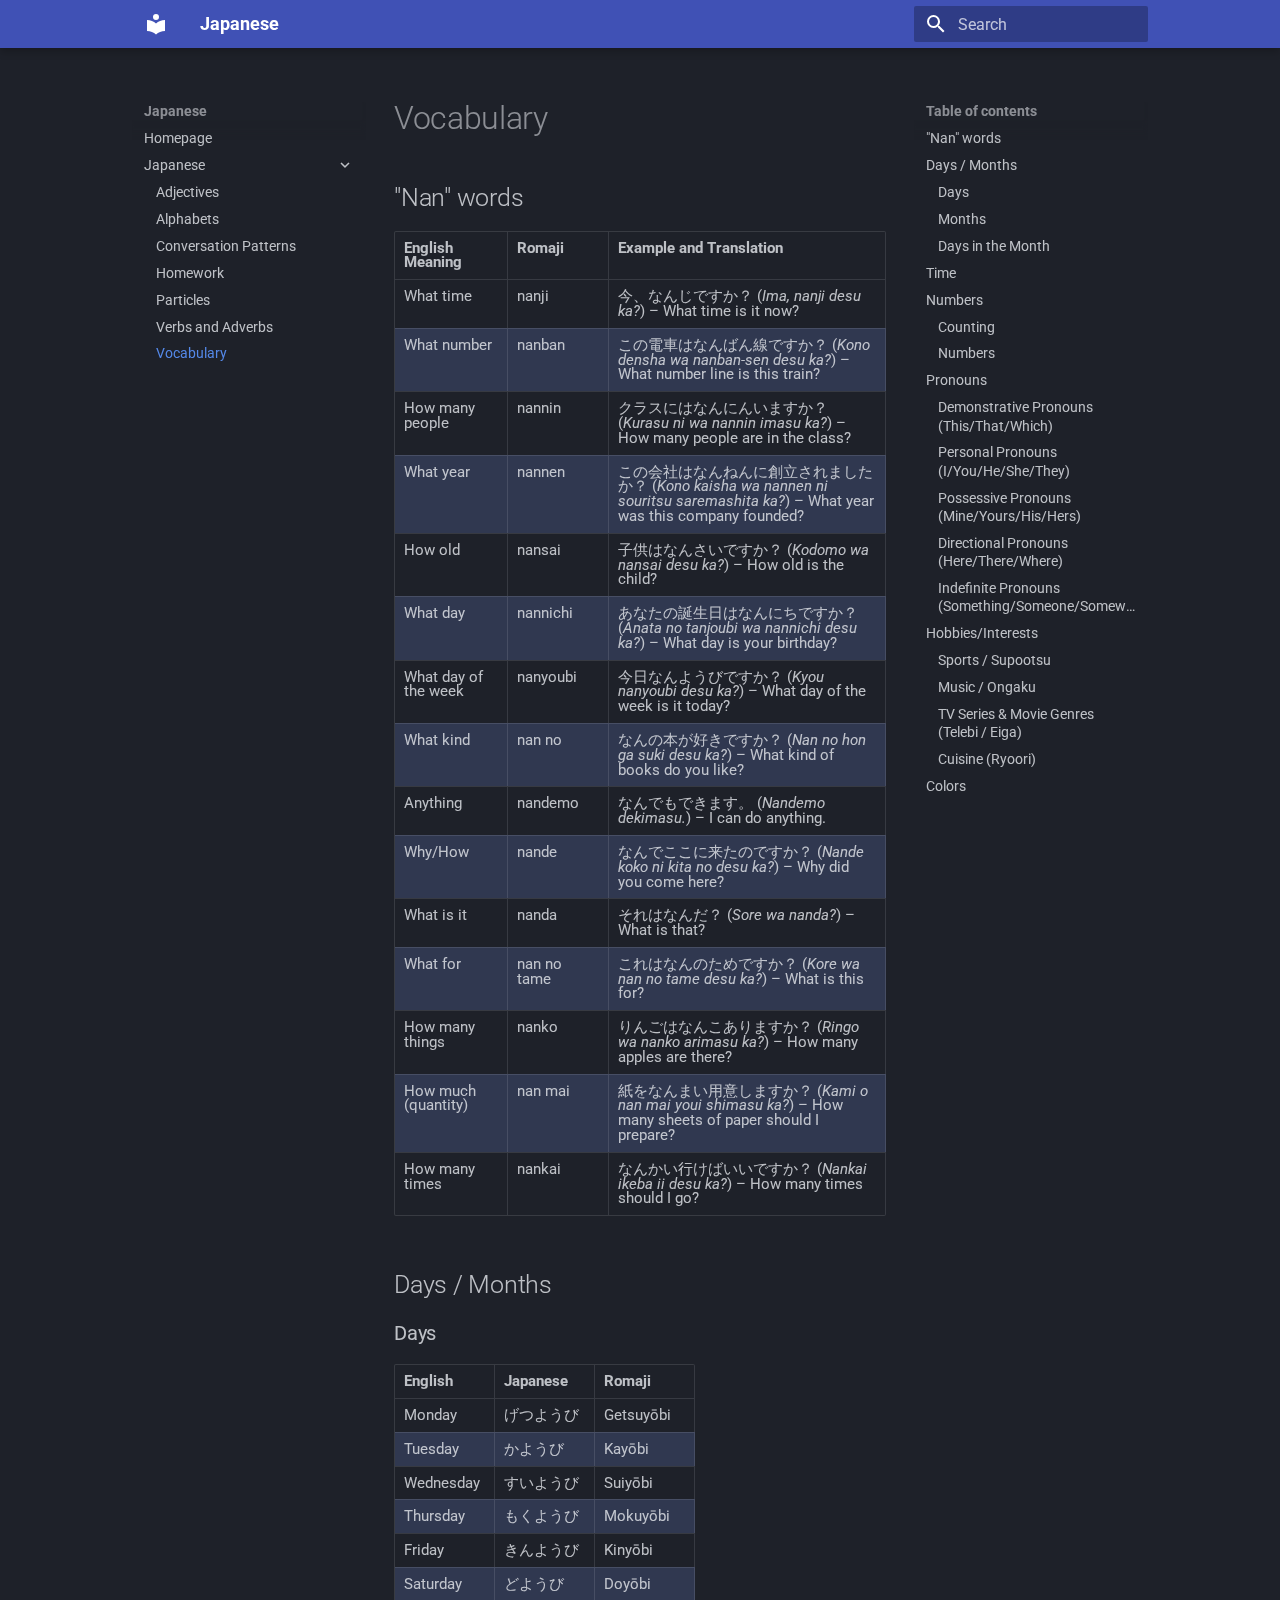
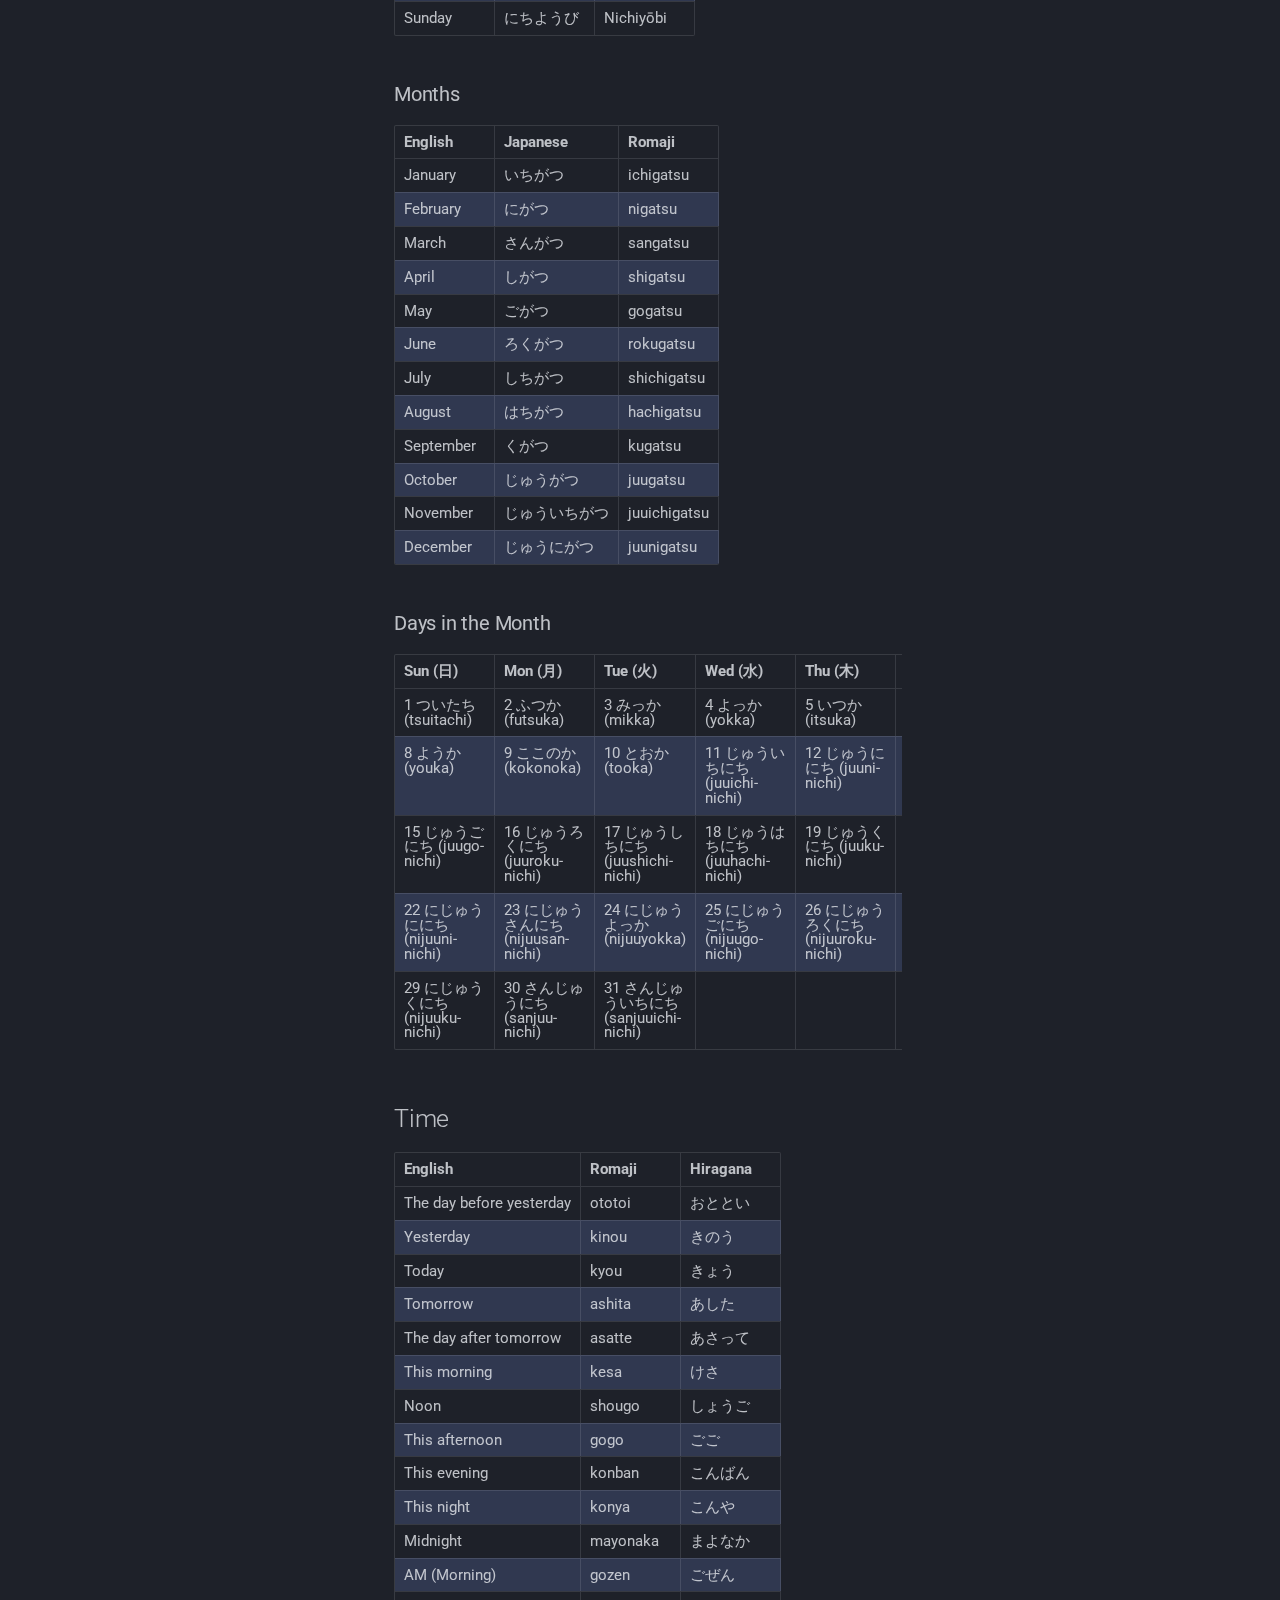
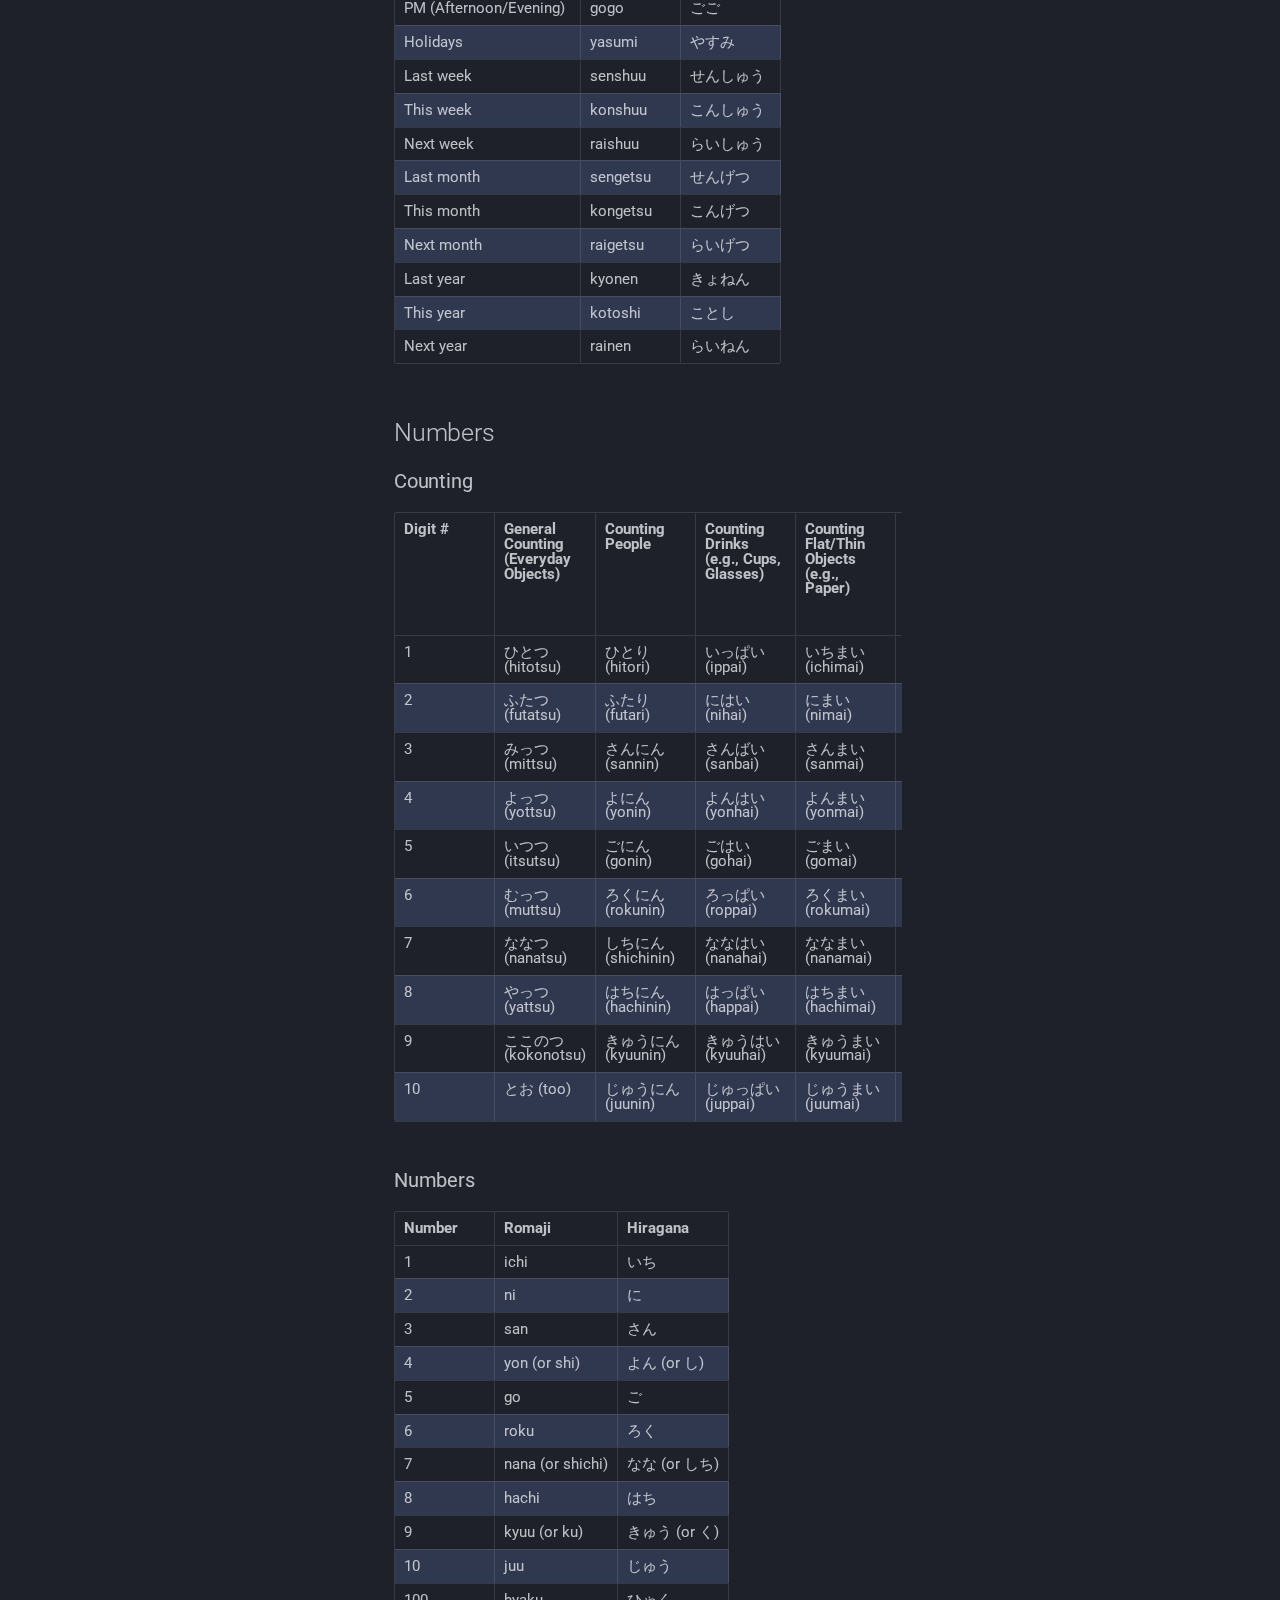
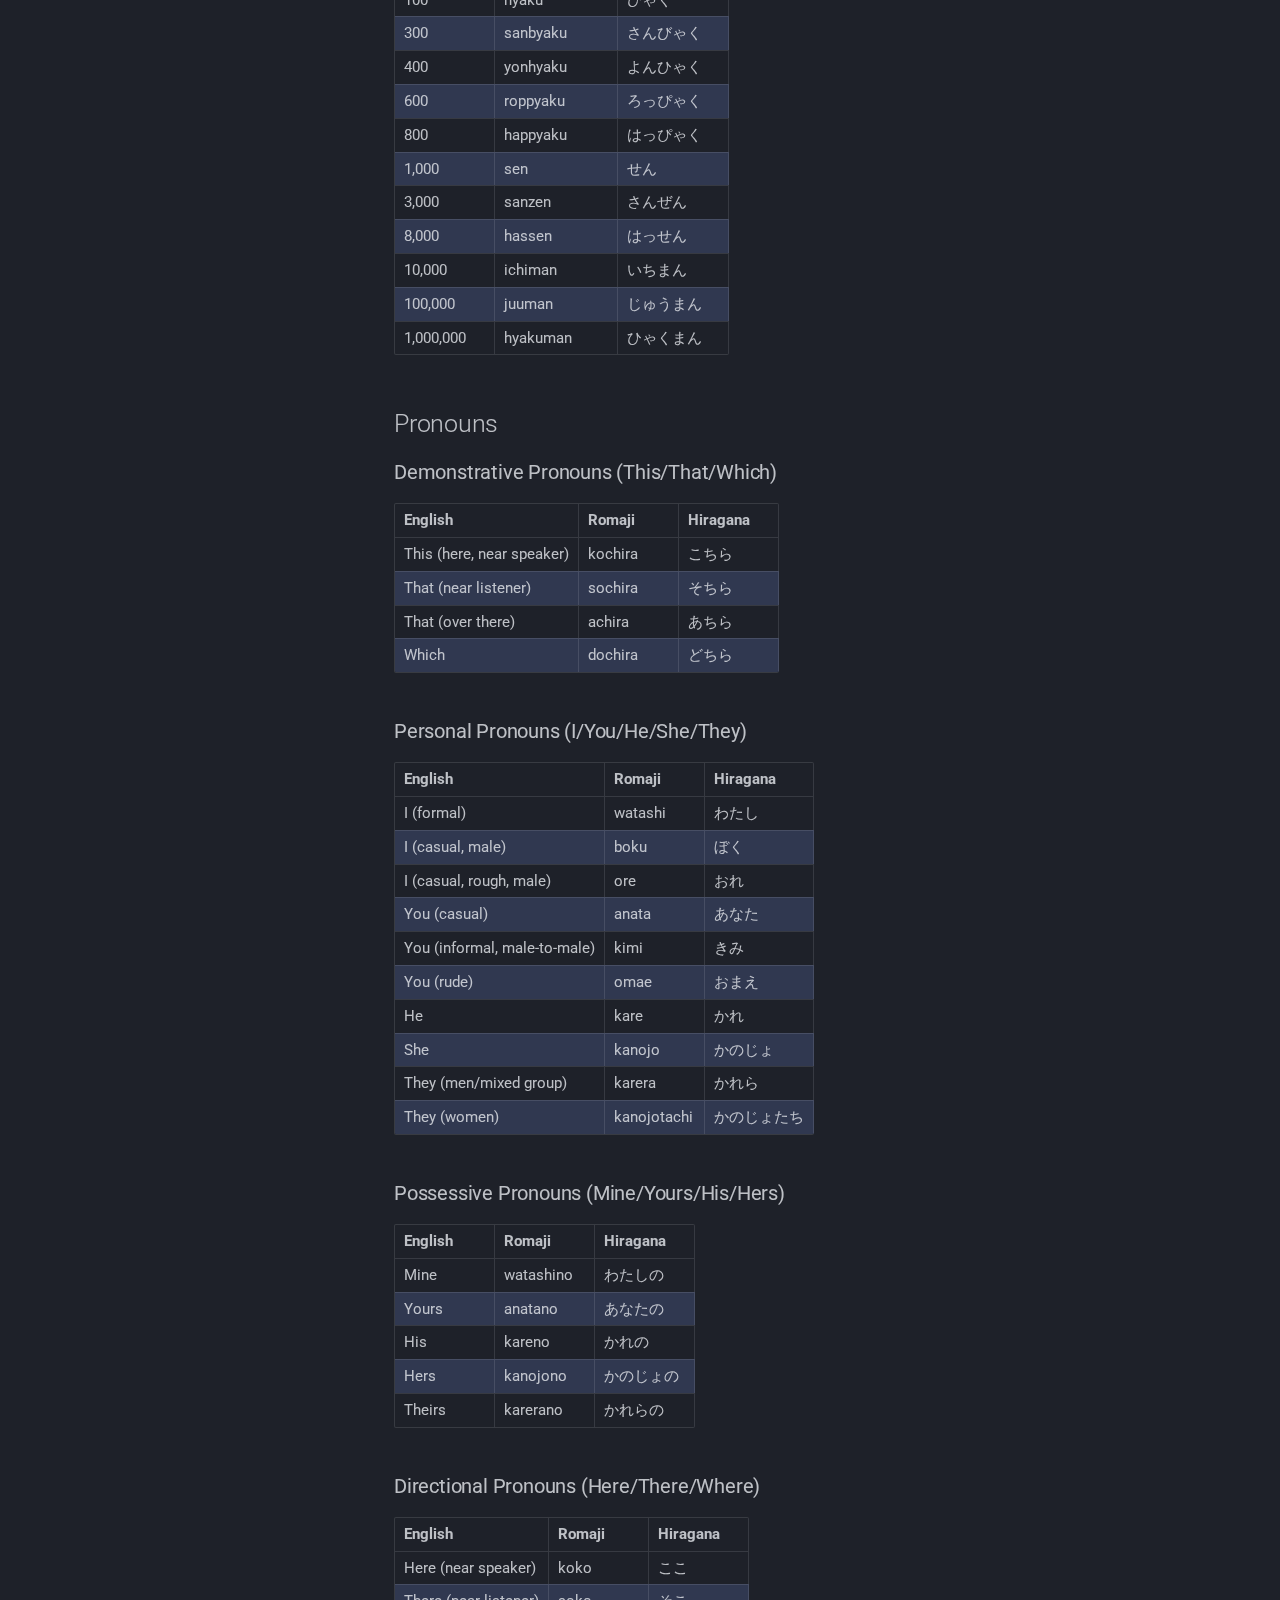
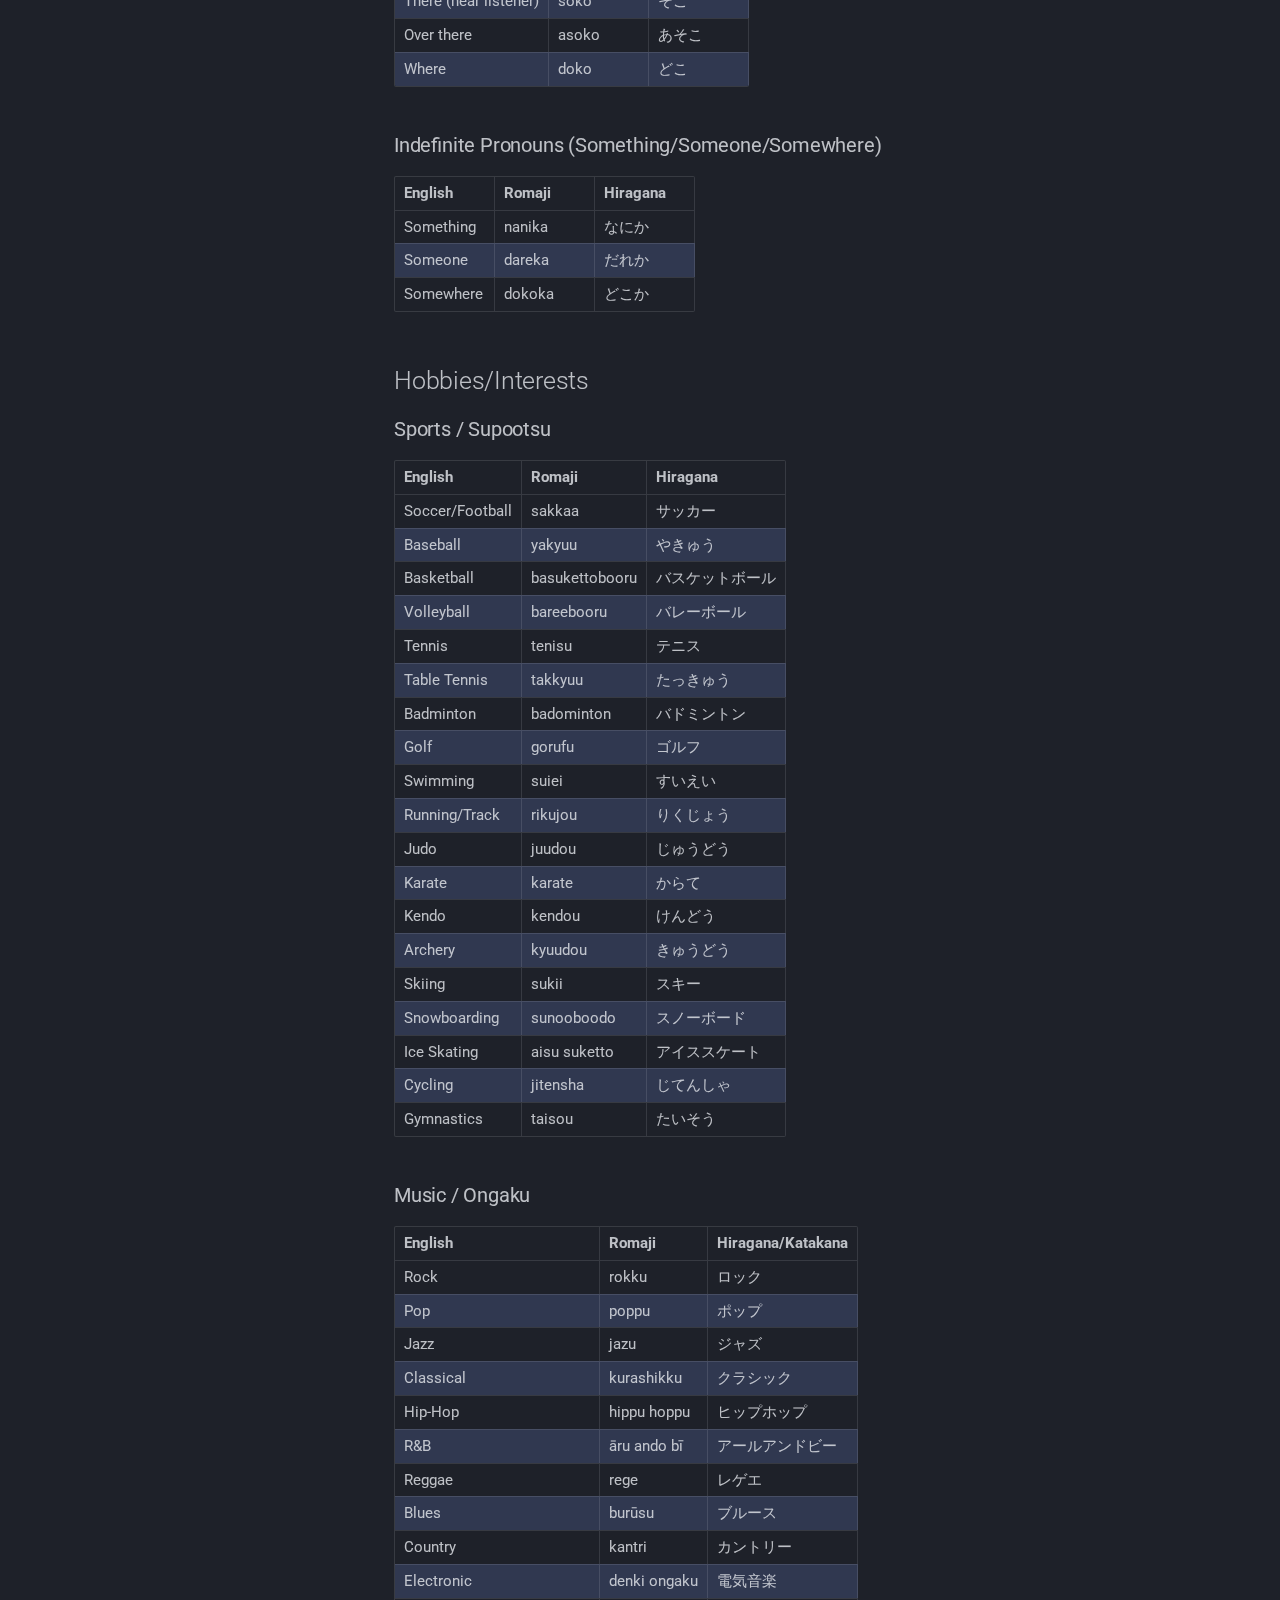
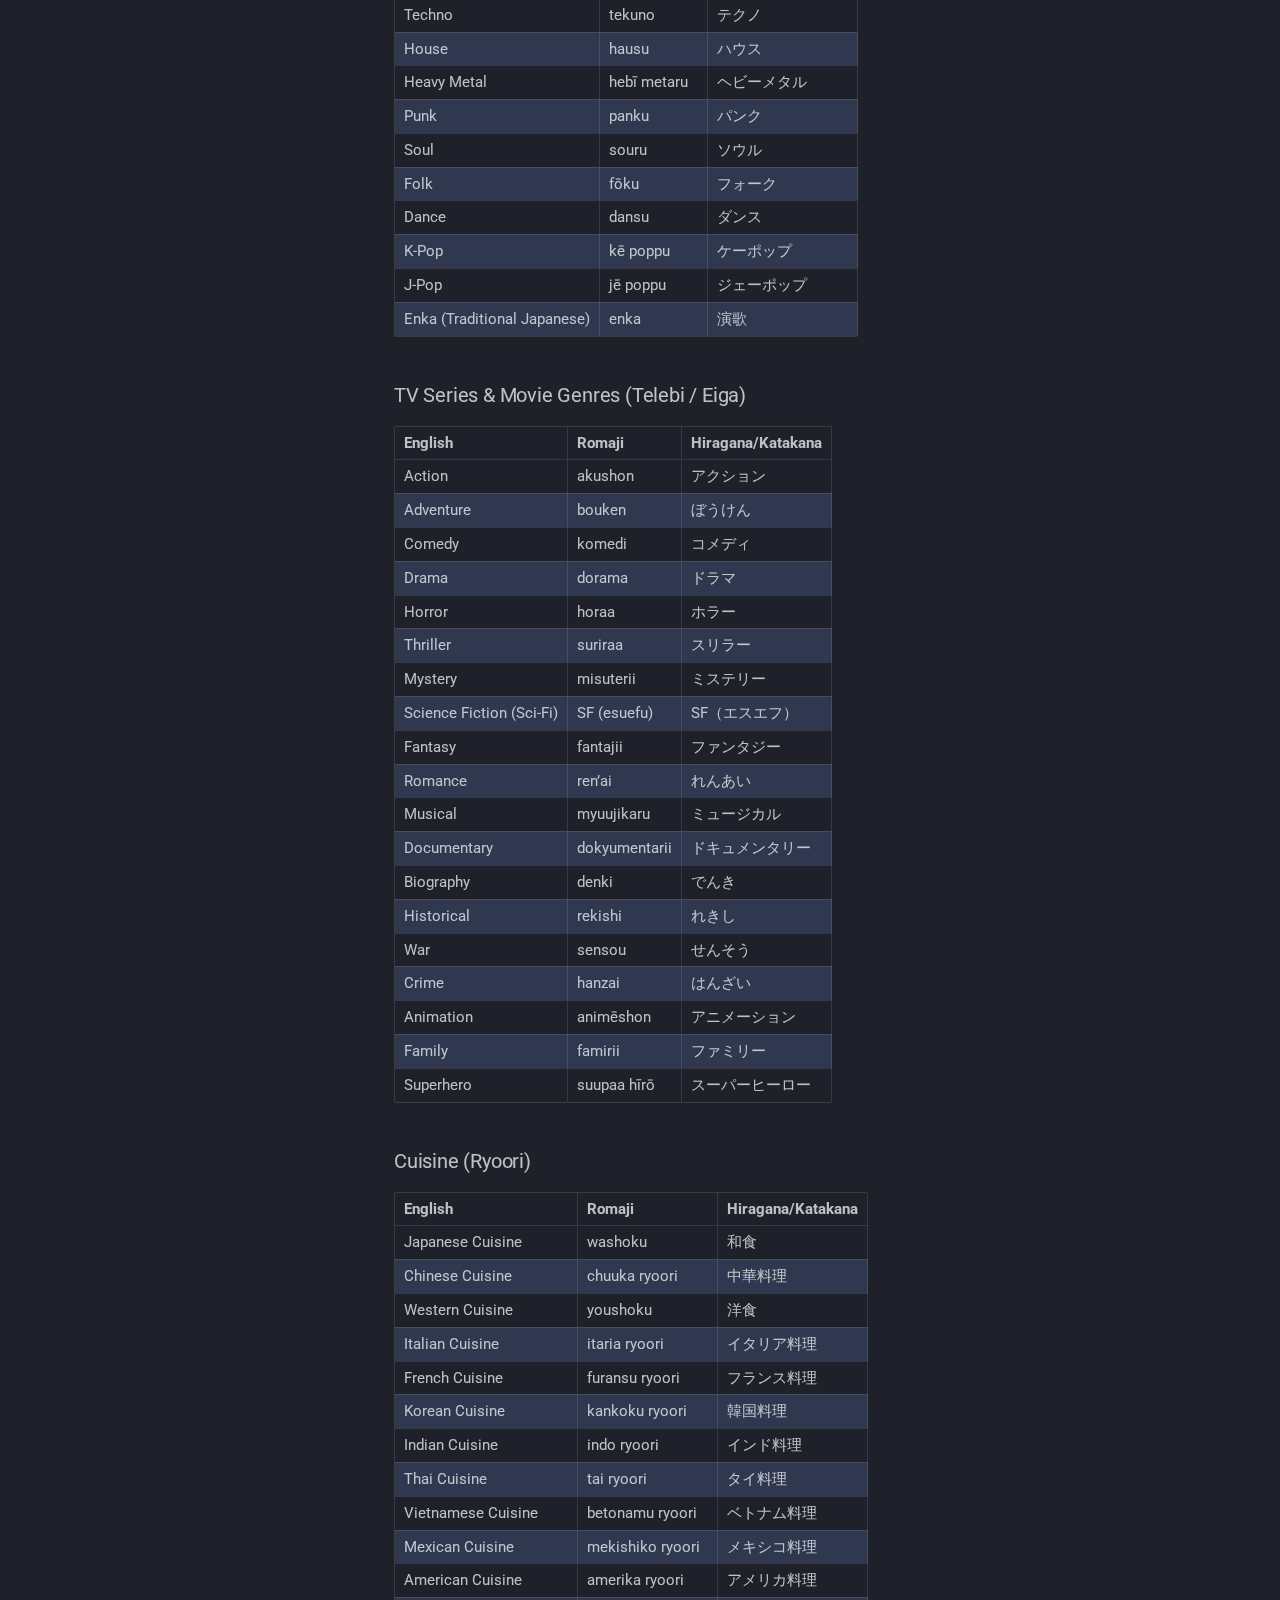
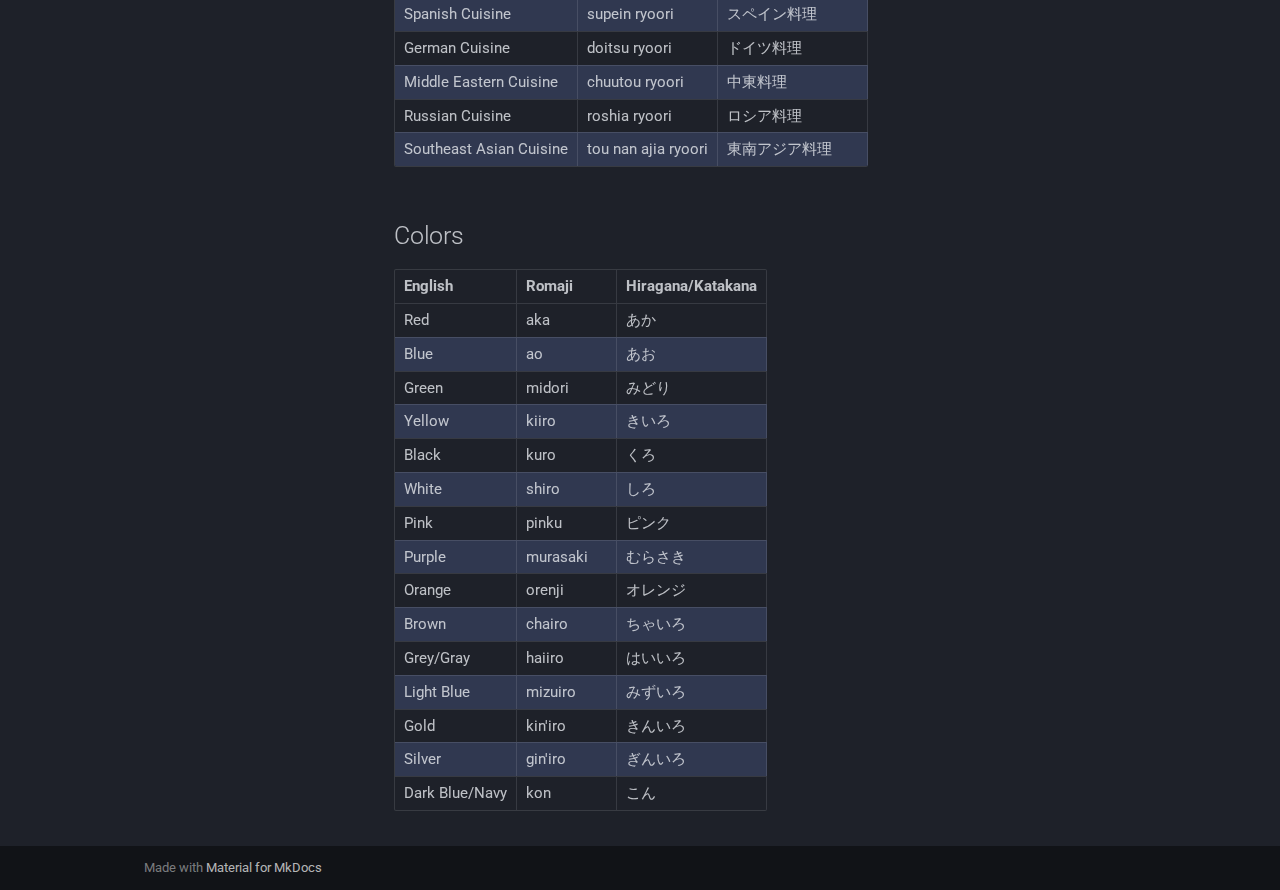
==== Japanese/Vocabulary/index.html @ 51be246b "Deployed 3a3bb20 with MkDocs version: 1.6.1" ====
<!doctype html>
<html lang="en" class="no-js">
  <head>
    
      <meta charset="utf-8">
      <meta name="viewport" content="width=device-width,initial-scale=1">
      
      
      
        <link rel="canonical" href="https://ozland.github.io/Japanese/Vocabulary/">
      
      
        <link rel="prev" href="../Verbs/">
      
      
      
      <link rel="icon" href="../../assets/images/favicon.png">
      <meta name="generator" content="mkdocs-1.6.1, mkdocs-material-9.6.9">
    
    
      
        <title>Vocabulary - Japanese</title>
      
    
    
      <link rel="stylesheet" href="../../assets/stylesheets/main.4af4bdda.min.css">
      
        
        <link rel="stylesheet" href="../../assets/stylesheets/palette.06af60db.min.css">
      
      


    
    
      
    
    
      
        
        
        <link rel="preconnect" href="https://fonts.gstatic.com" crossorigin>
        <link rel="stylesheet" href="https://fonts.googleapis.com/css?family=Roboto:300,300i,400,400i,700,700i%7CRoboto+Mono:400,400i,700,700i&display=fallback">
        <style>:root{--md-text-font:"Roboto";--md-code-font:"Roboto Mono"}</style>
      
    
    
      <link rel="stylesheet" href="../../stylesheets/extra.css">
    
    <script>__md_scope=new URL("../..",location),__md_hash=e=>[...e].reduce(((e,_)=>(e<<5)-e+_.charCodeAt(0)),0),__md_get=(e,_=localStorage,t=__md_scope)=>JSON.parse(_.getItem(t.pathname+"."+e)),__md_set=(e,_,t=localStorage,a=__md_scope)=>{try{t.setItem(a.pathname+"."+e,JSON.stringify(_))}catch(e){}}</script>
    
      

    
    
    
  </head>
  
  
    
    
    
    
    
    <body dir="ltr" data-md-color-scheme="slate" data-md-color-primary="indigo" data-md-color-accent="indigo">
  
    
    <input class="md-toggle" data-md-toggle="drawer" type="checkbox" id="__drawer" autocomplete="off">
    <input class="md-toggle" data-md-toggle="search" type="checkbox" id="__search" autocomplete="off">
    <label class="md-overlay" for="__drawer"></label>
    <div data-md-component="skip">
      
        
        <a href="#vocabulary" class="md-skip">
          Skip to content
        </a>
      
    </div>
    <div data-md-component="announce">
      
    </div>
    
    
      

  

<header class="md-header md-header--shadow" data-md-component="header">
  <nav class="md-header__inner md-grid" aria-label="Header">
    <a href="../.." title="Japanese" class="md-header__button md-logo" aria-label="Japanese" data-md-component="logo">
      
  
  <svg xmlns="http://www.w3.org/2000/svg" viewBox="0 0 24 24"><path d="M12 8a3 3 0 0 0 3-3 3 3 0 0 0-3-3 3 3 0 0 0-3 3 3 3 0 0 0 3 3m0 3.54C9.64 9.35 6.5 8 3 8v11c3.5 0 6.64 1.35 9 3.54 2.36-2.19 5.5-3.54 9-3.54V8c-3.5 0-6.64 1.35-9 3.54"/></svg>

    </a>
    <label class="md-header__button md-icon" for="__drawer">
      
      <svg xmlns="http://www.w3.org/2000/svg" viewBox="0 0 24 24"><path d="M3 6h18v2H3zm0 5h18v2H3zm0 5h18v2H3z"/></svg>
    </label>
    <div class="md-header__title" data-md-component="header-title">
      <div class="md-header__ellipsis">
        <div class="md-header__topic">
          <span class="md-ellipsis">
            Japanese
          </span>
        </div>
        <div class="md-header__topic" data-md-component="header-topic">
          <span class="md-ellipsis">
            
              Vocabulary
            
          </span>
        </div>
      </div>
    </div>
    
      
    
    
    
    
      <label class="md-header__button md-icon" for="__search">
        
        <svg xmlns="http://www.w3.org/2000/svg" viewBox="0 0 24 24"><path d="M9.5 3A6.5 6.5 0 0 1 16 9.5c0 1.61-.59 3.09-1.56 4.23l.27.27h.79l5 5-1.5 1.5-5-5v-.79l-.27-.27A6.52 6.52 0 0 1 9.5 16 6.5 6.5 0 0 1 3 9.5 6.5 6.5 0 0 1 9.5 3m0 2C7 5 5 7 5 9.5S7 14 9.5 14 14 12 14 9.5 12 5 9.5 5"/></svg>
      </label>
      <div class="md-search" data-md-component="search" role="dialog">
  <label class="md-search__overlay" for="__search"></label>
  <div class="md-search__inner" role="search">
    <form class="md-search__form" name="search">
      <input type="text" class="md-search__input" name="query" aria-label="Search" placeholder="Search" autocapitalize="off" autocorrect="off" autocomplete="off" spellcheck="false" data-md-component="search-query" required>
      <label class="md-search__icon md-icon" for="__search">
        
        <svg xmlns="http://www.w3.org/2000/svg" viewBox="0 0 24 24"><path d="M9.5 3A6.5 6.5 0 0 1 16 9.5c0 1.61-.59 3.09-1.56 4.23l.27.27h.79l5 5-1.5 1.5-5-5v-.79l-.27-.27A6.52 6.52 0 0 1 9.5 16 6.5 6.5 0 0 1 3 9.5 6.5 6.5 0 0 1 9.5 3m0 2C7 5 5 7 5 9.5S7 14 9.5 14 14 12 14 9.5 12 5 9.5 5"/></svg>
        
        <svg xmlns="http://www.w3.org/2000/svg" viewBox="0 0 24 24"><path d="M20 11v2H8l5.5 5.5-1.42 1.42L4.16 12l7.92-7.92L13.5 5.5 8 11z"/></svg>
      </label>
      <nav class="md-search__options" aria-label="Search">
        
        <button type="reset" class="md-search__icon md-icon" title="Clear" aria-label="Clear" tabindex="-1">
          
          <svg xmlns="http://www.w3.org/2000/svg" viewBox="0 0 24 24"><path d="M19 6.41 17.59 5 12 10.59 6.41 5 5 6.41 10.59 12 5 17.59 6.41 19 12 13.41 17.59 19 19 17.59 13.41 12z"/></svg>
        </button>
      </nav>
      
    </form>
    <div class="md-search__output">
      <div class="md-search__scrollwrap" tabindex="0" data-md-scrollfix>
        <div class="md-search-result" data-md-component="search-result">
          <div class="md-search-result__meta">
            Initializing search
          </div>
          <ol class="md-search-result__list" role="presentation"></ol>
        </div>
      </div>
    </div>
  </div>
</div>
    
    
  </nav>
  
</header>
    
    <div class="md-container" data-md-component="container">
      
      
        
          
        
      
      <main class="md-main" data-md-component="main">
        <div class="md-main__inner md-grid">
          
            
              
              <div class="md-sidebar md-sidebar--primary" data-md-component="sidebar" data-md-type="navigation" >
                <div class="md-sidebar__scrollwrap">
                  <div class="md-sidebar__inner">
                    



<nav class="md-nav md-nav--primary" aria-label="Navigation" data-md-level="0">
  <label class="md-nav__title" for="__drawer">
    <a href="../.." title="Japanese" class="md-nav__button md-logo" aria-label="Japanese" data-md-component="logo">
      
  
  <svg xmlns="http://www.w3.org/2000/svg" viewBox="0 0 24 24"><path d="M12 8a3 3 0 0 0 3-3 3 3 0 0 0-3-3 3 3 0 0 0-3 3 3 3 0 0 0 3 3m0 3.54C9.64 9.35 6.5 8 3 8v11c3.5 0 6.64 1.35 9 3.54 2.36-2.19 5.5-3.54 9-3.54V8c-3.5 0-6.64 1.35-9 3.54"/></svg>

    </a>
    Japanese
  </label>
  
  <ul class="md-nav__list" data-md-scrollfix>
    
      
      
  
  
  
  
    <li class="md-nav__item">
      <a href="../.." class="md-nav__link">
        
  
  <span class="md-ellipsis">
    Homepage
    
  </span>
  

      </a>
    </li>
  

    
      
      
  
  
    
  
  
  
    
    
    
    
    <li class="md-nav__item md-nav__item--active md-nav__item--nested">
      
        
        
        <input class="md-nav__toggle md-toggle " type="checkbox" id="__nav_2" checked>
        
          
          <label class="md-nav__link" for="__nav_2" id="__nav_2_label" tabindex="0">
            
  
  <span class="md-ellipsis">
    Japanese
    
  </span>
  

            <span class="md-nav__icon md-icon"></span>
          </label>
        
        <nav class="md-nav" data-md-level="1" aria-labelledby="__nav_2_label" aria-expanded="true">
          <label class="md-nav__title" for="__nav_2">
            <span class="md-nav__icon md-icon"></span>
            Japanese
          </label>
          <ul class="md-nav__list" data-md-scrollfix>
            
              
                
  
  
  
  
    <li class="md-nav__item">
      <a href="../Adjectives/" class="md-nav__link">
        
  
  <span class="md-ellipsis">
    Adjectives
    
  </span>
  

      </a>
    </li>
  

              
            
              
                
  
  
  
  
    <li class="md-nav__item">
      <a href="../Alphabets/" class="md-nav__link">
        
  
  <span class="md-ellipsis">
    Alphabets
    
  </span>
  

      </a>
    </li>
  

              
            
              
                
  
  
  
  
    <li class="md-nav__item">
      <a href="../Conversation%20Patterns/" class="md-nav__link">
        
  
  <span class="md-ellipsis">
    Conversation Patterns
    
  </span>
  

      </a>
    </li>
  

              
            
              
                
  
  
  
  
    <li class="md-nav__item">
      <a href="../Homework/" class="md-nav__link">
        
  
  <span class="md-ellipsis">
    Homework
    
  </span>
  

      </a>
    </li>
  

              
            
              
                
  
  
  
  
    <li class="md-nav__item">
      <a href="../Particles/" class="md-nav__link">
        
  
  <span class="md-ellipsis">
    Particles
    
  </span>
  

      </a>
    </li>
  

              
            
              
                
  
  
  
  
    <li class="md-nav__item">
      <a href="../Verbs/" class="md-nav__link">
        
  
  <span class="md-ellipsis">
    Verbs and Adverbs
    
  </span>
  

      </a>
    </li>
  

              
            
              
                
  
  
    
  
  
  
    <li class="md-nav__item md-nav__item--active">
      
      <input class="md-nav__toggle md-toggle" type="checkbox" id="__toc">
      
      
        
      
      
        <label class="md-nav__link md-nav__link--active" for="__toc">
          
  
  <span class="md-ellipsis">
    Vocabulary
    
  </span>
  

          <span class="md-nav__icon md-icon"></span>
        </label>
      
      <a href="./" class="md-nav__link md-nav__link--active">
        
  
  <span class="md-ellipsis">
    Vocabulary
    
  </span>
  

      </a>
      
        

<nav class="md-nav md-nav--secondary" aria-label="Table of contents">
  
  
  
    
  
  
    <label class="md-nav__title" for="__toc">
      <span class="md-nav__icon md-icon"></span>
      Table of contents
    </label>
    <ul class="md-nav__list" data-md-component="toc" data-md-scrollfix>
      
        <li class="md-nav__item">
  <a href="#nan-words" class="md-nav__link">
    <span class="md-ellipsis">
      "Nan" words
    </span>
  </a>
  
</li>
      
        <li class="md-nav__item">
  <a href="#days-months" class="md-nav__link">
    <span class="md-ellipsis">
      Days / Months
    </span>
  </a>
  
    <nav class="md-nav" aria-label="Days / Months">
      <ul class="md-nav__list">
        
          <li class="md-nav__item">
  <a href="#days" class="md-nav__link">
    <span class="md-ellipsis">
      Days
    </span>
  </a>
  
</li>
        
          <li class="md-nav__item">
  <a href="#months" class="md-nav__link">
    <span class="md-ellipsis">
      Months
    </span>
  </a>
  
</li>
        
          <li class="md-nav__item">
  <a href="#days-in-the-month" class="md-nav__link">
    <span class="md-ellipsis">
      Days in the Month
    </span>
  </a>
  
</li>
        
      </ul>
    </nav>
  
</li>
      
        <li class="md-nav__item">
  <a href="#time" class="md-nav__link">
    <span class="md-ellipsis">
      Time
    </span>
  </a>
  
</li>
      
        <li class="md-nav__item">
  <a href="#numbers" class="md-nav__link">
    <span class="md-ellipsis">
      Numbers
    </span>
  </a>
  
    <nav class="md-nav" aria-label="Numbers">
      <ul class="md-nav__list">
        
          <li class="md-nav__item">
  <a href="#counting" class="md-nav__link">
    <span class="md-ellipsis">
      Counting
    </span>
  </a>
  
</li>
        
          <li class="md-nav__item">
  <a href="#numbers_1" class="md-nav__link">
    <span class="md-ellipsis">
      Numbers
    </span>
  </a>
  
</li>
        
      </ul>
    </nav>
  
</li>
      
        <li class="md-nav__item">
  <a href="#pronouns" class="md-nav__link">
    <span class="md-ellipsis">
      Pronouns
    </span>
  </a>
  
    <nav class="md-nav" aria-label="Pronouns">
      <ul class="md-nav__list">
        
          <li class="md-nav__item">
  <a href="#demonstrative-pronouns-thisthatwhich" class="md-nav__link">
    <span class="md-ellipsis">
      Demonstrative Pronouns (This/That/Which)
    </span>
  </a>
  
</li>
        
          <li class="md-nav__item">
  <a href="#personal-pronouns-iyouheshethey" class="md-nav__link">
    <span class="md-ellipsis">
      Personal Pronouns (I/You/He/She/They)
    </span>
  </a>
  
</li>
        
          <li class="md-nav__item">
  <a href="#possessive-pronouns-mineyourshishers" class="md-nav__link">
    <span class="md-ellipsis">
      Possessive Pronouns (Mine/Yours/His/Hers)
    </span>
  </a>
  
</li>
        
          <li class="md-nav__item">
  <a href="#directional-pronouns-heretherewhere" class="md-nav__link">
    <span class="md-ellipsis">
      Directional Pronouns (Here/There/Where)
    </span>
  </a>
  
</li>
        
          <li class="md-nav__item">
  <a href="#indefinite-pronouns-somethingsomeonesomewhere" class="md-nav__link">
    <span class="md-ellipsis">
      Indefinite Pronouns (Something/Someone/Somewhere)
    </span>
  </a>
  
</li>
        
      </ul>
    </nav>
  
</li>
      
        <li class="md-nav__item">
  <a href="#hobbiesinterests" class="md-nav__link">
    <span class="md-ellipsis">
      Hobbies/Interests
    </span>
  </a>
  
    <nav class="md-nav" aria-label="Hobbies/Interests">
      <ul class="md-nav__list">
        
          <li class="md-nav__item">
  <a href="#sports-supootsu" class="md-nav__link">
    <span class="md-ellipsis">
      Sports / Supootsu
    </span>
  </a>
  
</li>
        
          <li class="md-nav__item">
  <a href="#music-ongaku" class="md-nav__link">
    <span class="md-ellipsis">
      Music / Ongaku
    </span>
  </a>
  
</li>
        
          <li class="md-nav__item">
  <a href="#tv-series-movie-genres-telebi-eiga" class="md-nav__link">
    <span class="md-ellipsis">
      TV Series &amp; Movie Genres (Telebi / Eiga)
    </span>
  </a>
  
</li>
        
          <li class="md-nav__item">
  <a href="#cuisine-ryoori" class="md-nav__link">
    <span class="md-ellipsis">
      Cuisine (Ryoori)
    </span>
  </a>
  
</li>
        
      </ul>
    </nav>
  
</li>
      
        <li class="md-nav__item">
  <a href="#colors" class="md-nav__link">
    <span class="md-ellipsis">
      Colors
    </span>
  </a>
  
</li>
      
    </ul>
  
</nav>
      
    </li>
  

              
            
          </ul>
        </nav>
      
    </li>
  

    
  </ul>
</nav>
                  </div>
                </div>
              </div>
            
            
              
              <div class="md-sidebar md-sidebar--secondary" data-md-component="sidebar" data-md-type="toc" >
                <div class="md-sidebar__scrollwrap">
                  <div class="md-sidebar__inner">
                    

<nav class="md-nav md-nav--secondary" aria-label="Table of contents">
  
  
  
    
  
  
    <label class="md-nav__title" for="__toc">
      <span class="md-nav__icon md-icon"></span>
      Table of contents
    </label>
    <ul class="md-nav__list" data-md-component="toc" data-md-scrollfix>
      
        <li class="md-nav__item">
  <a href="#nan-words" class="md-nav__link">
    <span class="md-ellipsis">
      "Nan" words
    </span>
  </a>
  
</li>
      
        <li class="md-nav__item">
  <a href="#days-months" class="md-nav__link">
    <span class="md-ellipsis">
      Days / Months
    </span>
  </a>
  
    <nav class="md-nav" aria-label="Days / Months">
      <ul class="md-nav__list">
        
          <li class="md-nav__item">
  <a href="#days" class="md-nav__link">
    <span class="md-ellipsis">
      Days
    </span>
  </a>
  
</li>
        
          <li class="md-nav__item">
  <a href="#months" class="md-nav__link">
    <span class="md-ellipsis">
      Months
    </span>
  </a>
  
</li>
        
          <li class="md-nav__item">
  <a href="#days-in-the-month" class="md-nav__link">
    <span class="md-ellipsis">
      Days in the Month
    </span>
  </a>
  
</li>
        
      </ul>
    </nav>
  
</li>
      
        <li class="md-nav__item">
  <a href="#time" class="md-nav__link">
    <span class="md-ellipsis">
      Time
    </span>
  </a>
  
</li>
      
        <li class="md-nav__item">
  <a href="#numbers" class="md-nav__link">
    <span class="md-ellipsis">
      Numbers
    </span>
  </a>
  
    <nav class="md-nav" aria-label="Numbers">
      <ul class="md-nav__list">
        
          <li class="md-nav__item">
  <a href="#counting" class="md-nav__link">
    <span class="md-ellipsis">
      Counting
    </span>
  </a>
  
</li>
        
          <li class="md-nav__item">
  <a href="#numbers_1" class="md-nav__link">
    <span class="md-ellipsis">
      Numbers
    </span>
  </a>
  
</li>
        
      </ul>
    </nav>
  
</li>
      
        <li class="md-nav__item">
  <a href="#pronouns" class="md-nav__link">
    <span class="md-ellipsis">
      Pronouns
    </span>
  </a>
  
    <nav class="md-nav" aria-label="Pronouns">
      <ul class="md-nav__list">
        
          <li class="md-nav__item">
  <a href="#demonstrative-pronouns-thisthatwhich" class="md-nav__link">
    <span class="md-ellipsis">
      Demonstrative Pronouns (This/That/Which)
    </span>
  </a>
  
</li>
        
          <li class="md-nav__item">
  <a href="#personal-pronouns-iyouheshethey" class="md-nav__link">
    <span class="md-ellipsis">
      Personal Pronouns (I/You/He/She/They)
    </span>
  </a>
  
</li>
        
          <li class="md-nav__item">
  <a href="#possessive-pronouns-mineyourshishers" class="md-nav__link">
    <span class="md-ellipsis">
      Possessive Pronouns (Mine/Yours/His/Hers)
    </span>
  </a>
  
</li>
        
          <li class="md-nav__item">
  <a href="#directional-pronouns-heretherewhere" class="md-nav__link">
    <span class="md-ellipsis">
      Directional Pronouns (Here/There/Where)
    </span>
  </a>
  
</li>
        
          <li class="md-nav__item">
  <a href="#indefinite-pronouns-somethingsomeonesomewhere" class="md-nav__link">
    <span class="md-ellipsis">
      Indefinite Pronouns (Something/Someone/Somewhere)
    </span>
  </a>
  
</li>
        
      </ul>
    </nav>
  
</li>
      
        <li class="md-nav__item">
  <a href="#hobbiesinterests" class="md-nav__link">
    <span class="md-ellipsis">
      Hobbies/Interests
    </span>
  </a>
  
    <nav class="md-nav" aria-label="Hobbies/Interests">
      <ul class="md-nav__list">
        
          <li class="md-nav__item">
  <a href="#sports-supootsu" class="md-nav__link">
    <span class="md-ellipsis">
      Sports / Supootsu
    </span>
  </a>
  
</li>
        
          <li class="md-nav__item">
  <a href="#music-ongaku" class="md-nav__link">
    <span class="md-ellipsis">
      Music / Ongaku
    </span>
  </a>
  
</li>
        
          <li class="md-nav__item">
  <a href="#tv-series-movie-genres-telebi-eiga" class="md-nav__link">
    <span class="md-ellipsis">
      TV Series &amp; Movie Genres (Telebi / Eiga)
    </span>
  </a>
  
</li>
        
          <li class="md-nav__item">
  <a href="#cuisine-ryoori" class="md-nav__link">
    <span class="md-ellipsis">
      Cuisine (Ryoori)
    </span>
  </a>
  
</li>
        
      </ul>
    </nav>
  
</li>
      
        <li class="md-nav__item">
  <a href="#colors" class="md-nav__link">
    <span class="md-ellipsis">
      Colors
    </span>
  </a>
  
</li>
      
    </ul>
  
</nav>
                  </div>
                </div>
              </div>
            
          
          
            <div class="md-content" data-md-component="content">
              <article class="md-content__inner md-typeset">
                
                  



<h1 id="vocabulary">Vocabulary</h1>
<h2 id="nan-words">"Nan" words</h2>
<table>
<thead>
<tr>
<th>English Meaning</th>
<th>Romaji</th>
<th>Example and Translation</th>
</tr>
</thead>
<tbody>
<tr>
<td>What time</td>
<td>nanji</td>
<td>今、なんじですか？ (<em>Ima, nanji desu ka?</em>) – What time is it now?</td>
</tr>
<tr>
<td>What number</td>
<td>nanban</td>
<td>この電車はなんばん線ですか？ (<em>Kono densha wa nanban-sen desu ka?</em>) – What number line is this train?</td>
</tr>
<tr>
<td>How many people</td>
<td>nannin</td>
<td>クラスにはなんにんいますか？ (<em>Kurasu ni wa nannin imasu ka?</em>) – How many people are in the class?</td>
</tr>
<tr>
<td>What year</td>
<td>nannen</td>
<td>この会社はなんねんに創立されましたか？ (<em>Kono kaisha wa nannen ni souritsu saremashita ka?</em>) – What year was this company founded?</td>
</tr>
<tr>
<td>How old</td>
<td>nansai</td>
<td>子供はなんさいですか？ (<em>Kodomo wa nansai desu ka?</em>) – How old is the child?</td>
</tr>
<tr>
<td>What day</td>
<td>nannichi</td>
<td>あなたの誕生日はなんにちですか？ (<em>Anata no tanjoubi wa nannichi desu ka?</em>) – What day is your birthday?</td>
</tr>
<tr>
<td>What day of the week</td>
<td>nanyoubi</td>
<td>今日なんようびですか？ (<em>Kyou nanyoubi desu ka?</em>) – What day of the week is it today?</td>
</tr>
<tr>
<td>What kind</td>
<td>nan no</td>
<td>なんの本が好きですか？ (<em>Nan no hon ga suki desu ka?</em>) – What kind of books do you like?</td>
</tr>
<tr>
<td>Anything</td>
<td>nandemo</td>
<td>なんでもできます。 (<em>Nandemo dekimasu.</em>) – I can do anything.</td>
</tr>
<tr>
<td>Why/How</td>
<td>nande</td>
<td>なんでここに来たのですか？ (<em>Nande koko ni kita no desu ka?</em>) – Why did you come here?</td>
</tr>
<tr>
<td>What is it</td>
<td>nanda</td>
<td>それはなんだ？ (<em>Sore wa nanda?</em>) – What is that?</td>
</tr>
<tr>
<td>What for</td>
<td>nan no tame</td>
<td>これはなんのためですか？ (<em>Kore wa nan no tame desu ka?</em>) – What is this for?</td>
</tr>
<tr>
<td>How many things</td>
<td>nanko</td>
<td>りんごはなんこありますか？ (<em>Ringo wa nanko arimasu ka?</em>) – How many apples are there?</td>
</tr>
<tr>
<td>How much (quantity)</td>
<td>nan mai</td>
<td>紙をなんまい用意しますか？ (<em>Kami o nan mai youi shimasu ka?</em>) – How many sheets of paper should I prepare?</td>
</tr>
<tr>
<td>How many times</td>
<td>nankai</td>
<td>なんかい行けばいいですか？ (<em>Nankai ikeba ii desu ka?</em>) – How many times should I go?</td>
</tr>
</tbody>
</table>
<h2 id="days-months">Days / Months</h2>
<h3 id="days">Days</h3>
<table>
<thead>
<tr>
<th>English</th>
<th>Japanese</th>
<th>Romaji</th>
</tr>
</thead>
<tbody>
<tr>
<td>Monday</td>
<td>げつようび</td>
<td>Getsuyōbi</td>
</tr>
<tr>
<td>Tuesday</td>
<td>かようび</td>
<td>Kayōbi</td>
</tr>
<tr>
<td>Wednesday</td>
<td>すいようび</td>
<td>Suiyōbi</td>
</tr>
<tr>
<td>Thursday</td>
<td>もくようび</td>
<td>Mokuyōbi</td>
</tr>
<tr>
<td>Friday</td>
<td>きんようび</td>
<td>Kinyōbi</td>
</tr>
<tr>
<td>Saturday</td>
<td>どようび</td>
<td>Doyōbi</td>
</tr>
<tr>
<td>Sunday</td>
<td>にちようび</td>
<td>Nichiyōbi</td>
</tr>
</tbody>
</table>
<h3 id="months">Months</h3>
<table>
<thead>
<tr>
<th>English</th>
<th>Japanese</th>
<th>Romaji</th>
</tr>
</thead>
<tbody>
<tr>
<td>January</td>
<td>いちがつ</td>
<td>ichigatsu</td>
</tr>
<tr>
<td>February</td>
<td>にがつ</td>
<td>nigatsu</td>
</tr>
<tr>
<td>March</td>
<td>さんがつ</td>
<td>sangatsu</td>
</tr>
<tr>
<td>April</td>
<td>しがつ</td>
<td>shigatsu</td>
</tr>
<tr>
<td>May</td>
<td>ごがつ</td>
<td>gogatsu</td>
</tr>
<tr>
<td>June</td>
<td>ろくがつ</td>
<td>rokugatsu</td>
</tr>
<tr>
<td>July</td>
<td>しちがつ</td>
<td>shichigatsu</td>
</tr>
<tr>
<td>August</td>
<td>はちがつ</td>
<td>hachigatsu</td>
</tr>
<tr>
<td>September</td>
<td>くがつ</td>
<td>kugatsu</td>
</tr>
<tr>
<td>October</td>
<td>じゅうがつ</td>
<td>juugatsu</td>
</tr>
<tr>
<td>November</td>
<td>じゅういちがつ</td>
<td>juuichigatsu</td>
</tr>
<tr>
<td>December</td>
<td>じゅうにがつ</td>
<td>juunigatsu</td>
</tr>
</tbody>
</table>
<h3 id="days-in-the-month">Days in the Month</h3>
<table>
<thead>
<tr>
<th>Sun (日)</th>
<th>Mon (月)</th>
<th>Tue (火)</th>
<th>Wed (水)</th>
<th>Thu (木)</th>
<th>Fri (金)</th>
<th>Sat (土)</th>
</tr>
</thead>
<tbody>
<tr>
<td>1 ついたち (tsuitachi)</td>
<td>2 ふつか (futsuka)</td>
<td>3 みっか (mikka)</td>
<td>4 よっか (yokka)</td>
<td>5 いつか (itsuka)</td>
<td>6 むいか (muika)</td>
<td>7 なのか (nanoka)</td>
</tr>
<tr>
<td>8 ようか (youka)</td>
<td>9 ここのか (kokonoka)</td>
<td>10 とおか (tooka)</td>
<td>11 じゅういちにち (juuichi-nichi)</td>
<td>12 じゅうににち (juuni-nichi)</td>
<td>13 じゅうさんにち (juusan-nichi)</td>
<td>14 じゅうよっか (juuyokka)</td>
</tr>
<tr>
<td>15 じゅうごにち (juugo-nichi)</td>
<td>16 じゅうろくにち (juuroku-nichi)</td>
<td>17 じゅうしちにち (juushichi-nichi)</td>
<td>18 じゅうはちにち (juuhachi-nichi)</td>
<td>19 じゅうくにち (juuku-nichi)</td>
<td>20 はつか (hatsuka)</td>
<td>21 にじゅういちにち (nijuuichi-nichi)</td>
</tr>
<tr>
<td>22 にじゅうににち (nijuuni-nichi)</td>
<td>23 にじゅうさんにち (nijuusan-nichi)</td>
<td>24 にじゅうよっか (nijuuyokka)</td>
<td>25 にじゅうごにち (nijuugo-nichi)</td>
<td>26 にじゅうろくにち (nijuuroku-nichi)</td>
<td>27 にじゅうしちにち (nijuushichi-nichi)</td>
<td>28 にじゅうはちにち (nijuuhachi-nichi)</td>
</tr>
<tr>
<td>29 にじゅうくにち (nijuuku-nichi)</td>
<td>30 さんじゅうにち (sanjuu-nichi)</td>
<td>31 さんじゅういちにち (sanjuuichi-nichi)</td>
<td></td>
<td></td>
<td></td>
<td></td>
</tr>
</tbody>
</table>
<h2 id="time">Time</h2>
<table>
<thead>
<tr>
<th>English</th>
<th>Romaji</th>
<th>Hiragana</th>
</tr>
</thead>
<tbody>
<tr>
<td>The day before yesterday</td>
<td>ototoi</td>
<td>おととい</td>
</tr>
<tr>
<td>Yesterday</td>
<td>kinou</td>
<td>きのう</td>
</tr>
<tr>
<td>Today</td>
<td>kyou</td>
<td>きょう</td>
</tr>
<tr>
<td>Tomorrow</td>
<td>ashita</td>
<td>あした</td>
</tr>
<tr>
<td>The day after tomorrow</td>
<td>asatte</td>
<td>あさって</td>
</tr>
<tr>
<td>This morning</td>
<td>kesa</td>
<td>けさ</td>
</tr>
<tr>
<td>Noon</td>
<td>shougo</td>
<td>しょうご</td>
</tr>
<tr>
<td>This afternoon</td>
<td>gogo</td>
<td>ごご</td>
</tr>
<tr>
<td>This evening</td>
<td>konban</td>
<td>こんばん</td>
</tr>
<tr>
<td>This night</td>
<td>konya</td>
<td>こんや</td>
</tr>
<tr>
<td>Midnight</td>
<td>mayonaka</td>
<td>まよなか</td>
</tr>
<tr>
<td>AM (Morning)</td>
<td>gozen</td>
<td>ごぜん</td>
</tr>
<tr>
<td>PM (Afternoon/Evening)</td>
<td>gogo</td>
<td>ごご</td>
</tr>
<tr>
<td>Holidays</td>
<td>yasumi</td>
<td>やすみ</td>
</tr>
<tr>
<td>Last week</td>
<td>senshuu</td>
<td>せんしゅう</td>
</tr>
<tr>
<td>This week</td>
<td>konshuu</td>
<td>こんしゅう</td>
</tr>
<tr>
<td>Next week</td>
<td>raishuu</td>
<td>らいしゅう</td>
</tr>
<tr>
<td>Last month</td>
<td>sengetsu</td>
<td>せんげつ</td>
</tr>
<tr>
<td>This month</td>
<td>kongetsu</td>
<td>こんげつ</td>
</tr>
<tr>
<td>Next month</td>
<td>raigetsu</td>
<td>らいげつ</td>
</tr>
<tr>
<td>Last year</td>
<td>kyonen</td>
<td>きょねん</td>
</tr>
<tr>
<td>This year</td>
<td>kotoshi</td>
<td>ことし</td>
</tr>
<tr>
<td>Next year</td>
<td>rainen</td>
<td>らいねん</td>
</tr>
</tbody>
</table>
<h2 id="numbers">Numbers</h2>
<h3 id="counting">Counting</h3>
<table>
<thead>
<tr>
<th>Digit #</th>
<th>General Counting (Everyday Objects)</th>
<th>Counting People</th>
<th>Counting Drinks (e.g., Cups, Glasses)</th>
<th>Counting Flat/Thin Objects (e.g., Paper)</th>
<th>Counting Books</th>
<th>Counting Long, Cylindrical Objects (e.g., Pencils, Bottles)</th>
<th>Counting Small Animals (e.g., Cats, Dogs)</th>
<th>Counting Large Animals (e.g., Cows, Elephants)</th>
<th>Counting Machines/Vehicles</th>
<th>Counting Floors in a Building</th>
</tr>
</thead>
<tbody>
<tr>
<td>1</td>
<td>ひとつ (hitotsu)</td>
<td>ひとり (hitori)</td>
<td>いっぱい (ippai)</td>
<td>いちまい (ichimai)</td>
<td>いっさつ (issatsu)</td>
<td>いっぽん (ippon)</td>
<td>いっぴき (ippiki)</td>
<td>いっとう (ittou)</td>
<td>いちだい (ichidai)</td>
<td>いっかい (ikkai)</td>
</tr>
<tr>
<td>2</td>
<td>ふたつ (futatsu)</td>
<td>ふたり (futari)</td>
<td>にはい (nihai)</td>
<td>にまい (nimai)</td>
<td>にさつ (nisatsu)</td>
<td>にほん (nihon)</td>
<td>にひき (nihiki)</td>
<td>にとう (nitou)</td>
<td>にだい (nidai)</td>
<td>にかい (nikai)</td>
</tr>
<tr>
<td>3</td>
<td>みっつ (mittsu)</td>
<td>さんにん (sannin)</td>
<td>さんばい (sanbai)</td>
<td>さんまい (sanmai)</td>
<td>さんさつ (sansatsu)</td>
<td>さんぼん (sanbon)</td>
<td>さんびき (sanbiki)</td>
<td>さんとう (santou)</td>
<td>さんだい (sandai)</td>
<td>さんがい (sangai)</td>
</tr>
<tr>
<td>4</td>
<td>よっつ (yottsu)</td>
<td>よにん (yonin)</td>
<td>よんはい (yonhai)</td>
<td>よんまい (yonmai)</td>
<td>よんさつ (yonsatsu)</td>
<td>よんほん (yonhon)</td>
<td>よんひき (yonhiki)</td>
<td>よんとう (yontou)</td>
<td>よんだい (yondai)</td>
<td>よんかい (yonkai)</td>
</tr>
<tr>
<td>5</td>
<td>いつつ (itsutsu)</td>
<td>ごにん (gonin)</td>
<td>ごはい (gohai)</td>
<td>ごまい (gomai)</td>
<td>ごさつ (gosatsu)</td>
<td>ごほん (gohon)</td>
<td>ごひき (gohiki)</td>
<td>ごとう (gotou)</td>
<td>ごだい (godai)</td>
<td>ごかい (gokai)</td>
</tr>
<tr>
<td>6</td>
<td>むっつ (muttsu)</td>
<td>ろくにん (rokunin)</td>
<td>ろっぱい (roppai)</td>
<td>ろくまい (rokumai)</td>
<td>ろくさつ (rokusatsu)</td>
<td>ろっぽん (roppon)</td>
<td>ろっぴき (roppiki)</td>
<td>ろくとう (rokutou)</td>
<td>ろくだい (rokudai)</td>
<td>ろっかい (rokkai)</td>
</tr>
<tr>
<td>7</td>
<td>ななつ (nanatsu)</td>
<td>しちにん (shichinin)</td>
<td>ななはい (nanahai)</td>
<td>ななまい (nanamai)</td>
<td>ななさつ (nanasatsu)</td>
<td>ななほん (nanahon)</td>
<td>ななひき (nanahiki)</td>
<td>ななとう (nanatou)</td>
<td>ななだい (nanadai)</td>
<td>ななかい (nanakai)</td>
</tr>
<tr>
<td>8</td>
<td>やっつ (yattsu)</td>
<td>はちにん (hachinin)</td>
<td>はっぱい (happai)</td>
<td>はちまい (hachimai)</td>
<td>はっさつ (hassatsu)</td>
<td>はっぽん (happon)</td>
<td>はっぴき (happiki)</td>
<td>はちとう (hachitou)</td>
<td>はちだい (hachidai)</td>
<td>はっかい (hakkai)</td>
</tr>
<tr>
<td>9</td>
<td>ここのつ (kokonotsu)</td>
<td>きゅうにん (kyuunin)</td>
<td>きゅうはい (kyuuhai)</td>
<td>きゅうまい (kyuumai)</td>
<td>きゅうさつ (kyuusatsu)</td>
<td>きゅうほん (kyuuhon)</td>
<td>きゅうひき (kyuuhiki)</td>
<td>きゅうとう (kyuutou)</td>
<td>きゅうだい (kyuudai)</td>
<td>きゅうかい (kyuukai)</td>
</tr>
<tr>
<td>10</td>
<td>とお (too)</td>
<td>じゅうにん (juunin)</td>
<td>じゅっぱい (juppai)</td>
<td>じゅうまい (juumai)</td>
<td>じゅっさつ (jussatsu)</td>
<td>じゅっぽん (juppon)</td>
<td>じゅっぴき (juppiki)</td>
<td>じゅっとう (juuttou)</td>
<td>じゅうだい (juudai)</td>
<td>じゅっかい (jukkai)</td>
</tr>
</tbody>
</table>
<h3 id="numbers_1">Numbers</h3>
<table>
<thead>
<tr>
<th>Number</th>
<th>Romaji</th>
<th>Hiragana</th>
</tr>
</thead>
<tbody>
<tr>
<td>1</td>
<td>ichi</td>
<td>いち</td>
</tr>
<tr>
<td>2</td>
<td>ni</td>
<td>に</td>
</tr>
<tr>
<td>3</td>
<td>san</td>
<td>さん</td>
</tr>
<tr>
<td>4</td>
<td>yon (or shi)</td>
<td>よん (or し)</td>
</tr>
<tr>
<td>5</td>
<td>go</td>
<td>ご</td>
</tr>
<tr>
<td>6</td>
<td>roku</td>
<td>ろく</td>
</tr>
<tr>
<td>7</td>
<td>nana (or shichi)</td>
<td>なな (or しち)</td>
</tr>
<tr>
<td>8</td>
<td>hachi</td>
<td>はち</td>
</tr>
<tr>
<td>9</td>
<td>kyuu (or ku)</td>
<td>きゅう (or く)</td>
</tr>
<tr>
<td>10</td>
<td>juu</td>
<td>じゅう</td>
</tr>
<tr>
<td>100</td>
<td>hyaku</td>
<td>ひゃく</td>
</tr>
<tr>
<td>300</td>
<td>sanbyaku</td>
<td>さんびゃく</td>
</tr>
<tr>
<td>400</td>
<td>yonhyaku</td>
<td>よんひゃく</td>
</tr>
<tr>
<td>600</td>
<td>roppyaku</td>
<td>ろっぴゃく</td>
</tr>
<tr>
<td>800</td>
<td>happyaku</td>
<td>はっぴゃく</td>
</tr>
<tr>
<td>1,000</td>
<td>sen</td>
<td>せん</td>
</tr>
<tr>
<td>3,000</td>
<td>sanzen</td>
<td>さんぜん</td>
</tr>
<tr>
<td>8,000</td>
<td>hassen</td>
<td>はっせん</td>
</tr>
<tr>
<td>10,000</td>
<td>ichiman</td>
<td>いちまん</td>
</tr>
<tr>
<td>100,000</td>
<td>juuman</td>
<td>じゅうまん</td>
</tr>
<tr>
<td>1,000,000</td>
<td>hyakuman</td>
<td>ひゃくまん</td>
</tr>
</tbody>
</table>
<h2 id="pronouns">Pronouns</h2>
<h3 id="demonstrative-pronouns-thisthatwhich">Demonstrative Pronouns (This/That/Which)</h3>
<table>
<thead>
<tr>
<th>English</th>
<th>Romaji</th>
<th>Hiragana</th>
</tr>
</thead>
<tbody>
<tr>
<td>This (here, near speaker)</td>
<td>kochira</td>
<td>こちら</td>
</tr>
<tr>
<td>That (near listener)</td>
<td>sochira</td>
<td>そちら</td>
</tr>
<tr>
<td>That (over there)</td>
<td>achira</td>
<td>あちら</td>
</tr>
<tr>
<td>Which</td>
<td>dochira</td>
<td>どちら</td>
</tr>
</tbody>
</table>
<h3 id="personal-pronouns-iyouheshethey">Personal Pronouns (I/You/He/She/They)</h3>
<table>
<thead>
<tr>
<th>English</th>
<th>Romaji</th>
<th>Hiragana</th>
</tr>
</thead>
<tbody>
<tr>
<td>I (formal)</td>
<td>watashi</td>
<td>わたし</td>
</tr>
<tr>
<td>I (casual, male)</td>
<td>boku</td>
<td>ぼく</td>
</tr>
<tr>
<td>I (casual, rough, male)</td>
<td>ore</td>
<td>おれ</td>
</tr>
<tr>
<td>You (casual)</td>
<td>anata</td>
<td>あなた</td>
</tr>
<tr>
<td>You (informal, male-to-male)</td>
<td>kimi</td>
<td>きみ</td>
</tr>
<tr>
<td>You (rude)</td>
<td>omae</td>
<td>おまえ</td>
</tr>
<tr>
<td>He</td>
<td>kare</td>
<td>かれ</td>
</tr>
<tr>
<td>She</td>
<td>kanojo</td>
<td>かのじょ</td>
</tr>
<tr>
<td>They (men/mixed group)</td>
<td>karera</td>
<td>かれら</td>
</tr>
<tr>
<td>They (women)</td>
<td>kanojotachi</td>
<td>かのじょたち</td>
</tr>
</tbody>
</table>
<h3 id="possessive-pronouns-mineyourshishers">Possessive Pronouns (Mine/Yours/His/Hers)</h3>
<table>
<thead>
<tr>
<th>English</th>
<th>Romaji</th>
<th>Hiragana</th>
</tr>
</thead>
<tbody>
<tr>
<td>Mine</td>
<td>watashino</td>
<td>わたしの</td>
</tr>
<tr>
<td>Yours</td>
<td>anatano</td>
<td>あなたの</td>
</tr>
<tr>
<td>His</td>
<td>kareno</td>
<td>かれの</td>
</tr>
<tr>
<td>Hers</td>
<td>kanojono</td>
<td>かのじょの</td>
</tr>
<tr>
<td>Theirs</td>
<td>karerano</td>
<td>かれらの</td>
</tr>
</tbody>
</table>
<h3 id="directional-pronouns-heretherewhere">Directional Pronouns (Here/There/Where)</h3>
<table>
<thead>
<tr>
<th>English</th>
<th>Romaji</th>
<th>Hiragana</th>
</tr>
</thead>
<tbody>
<tr>
<td>Here (near speaker)</td>
<td>koko</td>
<td>ここ</td>
</tr>
<tr>
<td>There (near listener)</td>
<td>soko</td>
<td>そこ</td>
</tr>
<tr>
<td>Over there</td>
<td>asoko</td>
<td>あそこ</td>
</tr>
<tr>
<td>Where</td>
<td>doko</td>
<td>どこ</td>
</tr>
</tbody>
</table>
<h3 id="indefinite-pronouns-somethingsomeonesomewhere">Indefinite Pronouns (Something/Someone/Somewhere)</h3>
<table>
<thead>
<tr>
<th>English</th>
<th>Romaji</th>
<th>Hiragana</th>
</tr>
</thead>
<tbody>
<tr>
<td>Something</td>
<td>nanika</td>
<td>なにか</td>
</tr>
<tr>
<td>Someone</td>
<td>dareka</td>
<td>だれか</td>
</tr>
<tr>
<td>Somewhere</td>
<td>dokoka</td>
<td>どこか</td>
</tr>
</tbody>
</table>
<h2 id="hobbiesinterests">Hobbies/Interests</h2>
<h3 id="sports-supootsu">Sports / Supootsu</h3>
<table>
<thead>
<tr>
<th>English</th>
<th>Romaji</th>
<th>Hiragana</th>
</tr>
</thead>
<tbody>
<tr>
<td>Soccer/Football</td>
<td>sakkaa</td>
<td>サッカー</td>
</tr>
<tr>
<td>Baseball</td>
<td>yakyuu</td>
<td>やきゅう</td>
</tr>
<tr>
<td>Basketball</td>
<td>basukettobooru</td>
<td>バスケットボール</td>
</tr>
<tr>
<td>Volleyball</td>
<td>bareebooru</td>
<td>バレーボール</td>
</tr>
<tr>
<td>Tennis</td>
<td>tenisu</td>
<td>テニス</td>
</tr>
<tr>
<td>Table Tennis</td>
<td>takkyuu</td>
<td>たっきゅう</td>
</tr>
<tr>
<td>Badminton</td>
<td>badominton</td>
<td>バドミントン</td>
</tr>
<tr>
<td>Golf</td>
<td>gorufu</td>
<td>ゴルフ</td>
</tr>
<tr>
<td>Swimming</td>
<td>suiei</td>
<td>すいえい</td>
</tr>
<tr>
<td>Running/Track</td>
<td>rikujou</td>
<td>りくじょう</td>
</tr>
<tr>
<td>Judo</td>
<td>juudou</td>
<td>じゅうどう</td>
</tr>
<tr>
<td>Karate</td>
<td>karate</td>
<td>からて</td>
</tr>
<tr>
<td>Kendo</td>
<td>kendou</td>
<td>けんどう</td>
</tr>
<tr>
<td>Archery</td>
<td>kyuudou</td>
<td>きゅうどう</td>
</tr>
<tr>
<td>Skiing</td>
<td>sukii</td>
<td>スキー</td>
</tr>
<tr>
<td>Snowboarding</td>
<td>sunooboodo</td>
<td>スノーボード</td>
</tr>
<tr>
<td>Ice Skating</td>
<td>aisu suketto</td>
<td>アイススケート</td>
</tr>
<tr>
<td>Cycling</td>
<td>jitensha</td>
<td>じてんしゃ</td>
</tr>
<tr>
<td>Gymnastics</td>
<td>taisou</td>
<td>たいそう</td>
</tr>
</tbody>
</table>
<h3 id="music-ongaku">Music / Ongaku</h3>
<table>
<thead>
<tr>
<th>English</th>
<th>Romaji</th>
<th>Hiragana/Katakana</th>
</tr>
</thead>
<tbody>
<tr>
<td>Rock</td>
<td>rokku</td>
<td>ロック</td>
</tr>
<tr>
<td>Pop</td>
<td>poppu</td>
<td>ポップ</td>
</tr>
<tr>
<td>Jazz</td>
<td>jazu</td>
<td>ジャズ</td>
</tr>
<tr>
<td>Classical</td>
<td>kurashikku</td>
<td>クラシック</td>
</tr>
<tr>
<td>Hip-Hop</td>
<td>hippu hoppu</td>
<td>ヒップホップ</td>
</tr>
<tr>
<td>R&amp;B</td>
<td>āru ando bī</td>
<td>アールアンドビー</td>
</tr>
<tr>
<td>Reggae</td>
<td>rege</td>
<td>レゲエ</td>
</tr>
<tr>
<td>Blues</td>
<td>burūsu</td>
<td>ブルース</td>
</tr>
<tr>
<td>Country</td>
<td>kantri</td>
<td>カントリー</td>
</tr>
<tr>
<td>Electronic</td>
<td>denki ongaku</td>
<td>電気音楽</td>
</tr>
<tr>
<td>Techno</td>
<td>tekuno</td>
<td>テクノ</td>
</tr>
<tr>
<td>House</td>
<td>hausu</td>
<td>ハウス</td>
</tr>
<tr>
<td>Heavy Metal</td>
<td>hebī metaru</td>
<td>ヘビーメタル</td>
</tr>
<tr>
<td>Punk</td>
<td>panku</td>
<td>パンク</td>
</tr>
<tr>
<td>Soul</td>
<td>souru</td>
<td>ソウル</td>
</tr>
<tr>
<td>Folk</td>
<td>fōku</td>
<td>フォーク</td>
</tr>
<tr>
<td>Dance</td>
<td>dansu</td>
<td>ダンス</td>
</tr>
<tr>
<td>K-Pop</td>
<td>kē poppu</td>
<td>ケーポップ</td>
</tr>
<tr>
<td>J-Pop</td>
<td>jē poppu</td>
<td>ジェーポップ</td>
</tr>
<tr>
<td>Enka (Traditional Japanese)</td>
<td>enka</td>
<td>演歌</td>
</tr>
</tbody>
</table>
<h3 id="tv-series-movie-genres-telebi-eiga">TV Series &amp; Movie Genres (Telebi / Eiga)</h3>
<table>
<thead>
<tr>
<th>English</th>
<th>Romaji</th>
<th>Hiragana/Katakana</th>
</tr>
</thead>
<tbody>
<tr>
<td>Action</td>
<td>akushon</td>
<td>アクション</td>
</tr>
<tr>
<td>Adventure</td>
<td>bouken</td>
<td>ぼうけん</td>
</tr>
<tr>
<td>Comedy</td>
<td>komedi</td>
<td>コメディ</td>
</tr>
<tr>
<td>Drama</td>
<td>dorama</td>
<td>ドラマ</td>
</tr>
<tr>
<td>Horror</td>
<td>horaa</td>
<td>ホラー</td>
</tr>
<tr>
<td>Thriller</td>
<td>suriraa</td>
<td>スリラー</td>
</tr>
<tr>
<td>Mystery</td>
<td>misuterii</td>
<td>ミステリー</td>
</tr>
<tr>
<td>Science Fiction (Sci-Fi)</td>
<td>SF (esuefu)</td>
<td>SF（エスエフ）</td>
</tr>
<tr>
<td>Fantasy</td>
<td>fantajii</td>
<td>ファンタジー</td>
</tr>
<tr>
<td>Romance</td>
<td>ren’ai</td>
<td>れんあい</td>
</tr>
<tr>
<td>Musical</td>
<td>myuujikaru</td>
<td>ミュージカル</td>
</tr>
<tr>
<td>Documentary</td>
<td>dokyumentarii</td>
<td>ドキュメンタリー</td>
</tr>
<tr>
<td>Biography</td>
<td>denki</td>
<td>でんき</td>
</tr>
<tr>
<td>Historical</td>
<td>rekishi</td>
<td>れきし</td>
</tr>
<tr>
<td>War</td>
<td>sensou</td>
<td>せんそう</td>
</tr>
<tr>
<td>Crime</td>
<td>hanzai</td>
<td>はんざい</td>
</tr>
<tr>
<td>Animation</td>
<td>animēshon</td>
<td>アニメーション</td>
</tr>
<tr>
<td>Family</td>
<td>famirii</td>
<td>ファミリー</td>
</tr>
<tr>
<td>Superhero</td>
<td>suupaa hīrō</td>
<td>スーパーヒーロー</td>
</tr>
</tbody>
</table>
<h3 id="cuisine-ryoori">Cuisine (Ryoori)</h3>
<table>
<thead>
<tr>
<th>English</th>
<th>Romaji</th>
<th>Hiragana/Katakana</th>
</tr>
</thead>
<tbody>
<tr>
<td>Japanese Cuisine</td>
<td>washoku</td>
<td>和食</td>
</tr>
<tr>
<td>Chinese Cuisine</td>
<td>chuuka ryoori</td>
<td>中華料理</td>
</tr>
<tr>
<td>Western Cuisine</td>
<td>youshoku</td>
<td>洋食</td>
</tr>
<tr>
<td>Italian Cuisine</td>
<td>itaria ryoori</td>
<td>イタリア料理</td>
</tr>
<tr>
<td>French Cuisine</td>
<td>furansu ryoori</td>
<td>フランス料理</td>
</tr>
<tr>
<td>Korean Cuisine</td>
<td>kankoku ryoori</td>
<td>韓国料理</td>
</tr>
<tr>
<td>Indian Cuisine</td>
<td>indo ryoori</td>
<td>インド料理</td>
</tr>
<tr>
<td>Thai Cuisine</td>
<td>tai ryoori</td>
<td>タイ料理</td>
</tr>
<tr>
<td>Vietnamese Cuisine</td>
<td>betonamu ryoori</td>
<td>ベトナム料理</td>
</tr>
<tr>
<td>Mexican Cuisine</td>
<td>mekishiko ryoori</td>
<td>メキシコ料理</td>
</tr>
<tr>
<td>American Cuisine</td>
<td>amerika ryoori</td>
<td>アメリカ料理</td>
</tr>
<tr>
<td>Spanish Cuisine</td>
<td>supein ryoori</td>
<td>スペイン料理</td>
</tr>
<tr>
<td>German Cuisine</td>
<td>doitsu ryoori</td>
<td>ドイツ料理</td>
</tr>
<tr>
<td>Middle Eastern Cuisine</td>
<td>chuutou ryoori</td>
<td>中東料理</td>
</tr>
<tr>
<td>Russian Cuisine</td>
<td>roshia ryoori</td>
<td>ロシア料理</td>
</tr>
<tr>
<td>Southeast Asian Cuisine</td>
<td>tou nan ajia ryoori</td>
<td>東南アジア料理</td>
</tr>
</tbody>
</table>
<h2 id="colors">Colors</h2>
<table>
<thead>
<tr>
<th>English</th>
<th>Romaji</th>
<th>Hiragana/Katakana</th>
</tr>
</thead>
<tbody>
<tr>
<td>Red</td>
<td>aka</td>
<td>あか</td>
</tr>
<tr>
<td>Blue</td>
<td>ao</td>
<td>あお</td>
</tr>
<tr>
<td>Green</td>
<td>midori</td>
<td>みどり</td>
</tr>
<tr>
<td>Yellow</td>
<td>kiiro</td>
<td>きいろ</td>
</tr>
<tr>
<td>Black</td>
<td>kuro</td>
<td>くろ</td>
</tr>
<tr>
<td>White</td>
<td>shiro</td>
<td>しろ</td>
</tr>
<tr>
<td>Pink</td>
<td>pinku</td>
<td>ピンク</td>
</tr>
<tr>
<td>Purple</td>
<td>murasaki</td>
<td>むらさき</td>
</tr>
<tr>
<td>Orange</td>
<td>orenji</td>
<td>オレンジ</td>
</tr>
<tr>
<td>Brown</td>
<td>chairo</td>
<td>ちゃいろ</td>
</tr>
<tr>
<td>Grey/Gray</td>
<td>haiiro</td>
<td>はいいろ</td>
</tr>
<tr>
<td>Light Blue</td>
<td>mizuiro</td>
<td>みずいろ</td>
</tr>
<tr>
<td>Gold</td>
<td>kin'iro</td>
<td>きんいろ</td>
</tr>
<tr>
<td>Silver</td>
<td>gin'iro</td>
<td>ぎんいろ</td>
</tr>
<tr>
<td>Dark Blue/Navy</td>
<td>kon</td>
<td>こん</td>
</tr>
</tbody>
</table>












                
              </article>
            </div>
          
          
<script>var target=document.getElementById(location.hash.slice(1));target&&target.name&&(target.checked=target.name.startsWith("__tabbed_"))</script>
        </div>
        
      </main>
      
        <footer class="md-footer">
  
  <div class="md-footer-meta md-typeset">
    <div class="md-footer-meta__inner md-grid">
      <div class="md-copyright">
  
  
    Made with
    <a href="https://squidfunk.github.io/mkdocs-material/" target="_blank" rel="noopener">
      Material for MkDocs
    </a>
  
</div>
      
    </div>
  </div>
</footer>
      
    </div>
    <div class="md-dialog" data-md-component="dialog">
      <div class="md-dialog__inner md-typeset"></div>
    </div>
    
    
    <script id="__config" type="application/json">{"base": "../..", "features": [], "search": "../../assets/javascripts/workers/search.f8cc74c7.min.js", "translations": {"clipboard.copied": "Copied to clipboard", "clipboard.copy": "Copy to clipboard", "search.result.more.one": "1 more on this page", "search.result.more.other": "# more on this page", "search.result.none": "No matching documents", "search.result.one": "1 matching document", "search.result.other": "# matching documents", "search.result.placeholder": "Type to start searching", "search.result.term.missing": "Missing", "select.version": "Select version"}}</script>
    
    
      <script src="../../assets/javascripts/bundle.c8b220af.min.js"></script>
      
    
  </body>
</html>
---- assets/stylesheets/main.4af4bdda.min.css ----
@charset "UTF-8";html{-webkit-text-size-adjust:none;-moz-text-size-adjust:none;text-size-adjust:none;box-sizing:border-box}*,:after,:before{box-sizing:inherit}@media (prefers-reduced-motion){*,:after,:before{transition:none!important}}body{margin:0}a,button,input,label{-webkit-tap-highlight-color:transparent}a{color:inherit;text-decoration:none}hr{border:0;box-sizing:initial;display:block;height:.05rem;overflow:visible;padding:0}small{font-size:80%}sub,sup{line-height:1em}img{border-style:none}table{border-collapse:initial;border-spacing:0}td,th{font-weight:400;vertical-align:top}button{background:#0000;border:0;font-family:inherit;font-size:inherit;margin:0;padding:0}input{border:0;outline:none}:root{--md-primary-fg-color:#4051b5;--md-primary-fg-color--light:#5d6cc0;--md-primary-fg-color--dark:#303fa1;--md-primary-bg-color:#fff;--md-primary-bg-color--light:#ffffffb3;--md-accent-fg-color:#526cfe;--md-accent-fg-color--transparent:#526cfe1a;--md-accent-bg-color:#fff;--md-accent-bg-color--light:#ffffffb3}[data-md-color-scheme=default]{color-scheme:light}[data-md-color-scheme=default] img[src$="#gh-dark-mode-only"],[data-md-color-scheme=default] img[src$="#only-dark"]{display:none}:root,[data-md-color-scheme=default]{--md-hue:225deg;--md-default-fg-color:#000000de;--md-default-fg-color--light:#0000008a;--md-default-fg-color--lighter:#00000052;--md-default-fg-color--lightest:#00000012;--md-default-bg-color:#fff;--md-default-bg-color--light:#ffffffb3;--md-default-bg-color--lighter:#ffffff4d;--md-default-bg-color--lightest:#ffffff1f;--md-code-fg-color:#36464e;--md-code-bg-color:#f5f5f5;--md-code-hl-color:#4287ff;--md-code-hl-color--light:#4287ff1a;--md-code-hl-number-color:#d52a2a;--md-code-hl-special-color:#db1457;--md-code-hl-function-color:#a846b9;--md-code-hl-constant-color:#6e59d9;--md-code-hl-keyword-color:#3f6ec6;--md-code-hl-string-color:#1c7d4d;--md-code-hl-name-color:var(--md-code-fg-color);--md-code-hl-operator-color:var(--md-default-fg-color--light);--md-code-hl-punctuation-color:var(--md-default-fg-color--light);--md-code-hl-comment-color:var(--md-default-fg-color--light);--md-code-hl-generic-color:var(--md-default-fg-color--light);--md-code-hl-variable-color:var(--md-default-fg-color--light);--md-typeset-color:var(--md-default-fg-color);--md-typeset-a-color:var(--md-primary-fg-color);--md-typeset-del-color:#f5503d26;--md-typeset-ins-color:#0bd57026;--md-typeset-kbd-color:#fafafa;--md-typeset-kbd-accent-color:#fff;--md-typeset-kbd-border-color:#b8b8b8;--md-typeset-mark-color:#ffff0080;--md-typeset-table-color:#0000001f;--md-typeset-table-color--light:rgba(0,0,0,.035);--md-admonition-fg-color:var(--md-default-fg-color);--md-admonition-bg-color:var(--md-default-bg-color);--md-warning-fg-color:#000000de;--md-warning-bg-color:#ff9;--md-footer-fg-color:#fff;--md-footer-fg-color--light:#ffffffb3;--md-footer-fg-color--lighter:#ffffff73;--md-footer-bg-color:#000000de;--md-footer-bg-color--dark:#00000052;--md-shadow-z1:0 0.2rem 0.5rem #0000000d,0 0 0.05rem #0000001a;--md-shadow-z2:0 0.2rem 0.5rem #0000001a,0 0 0.05rem #00000040;--md-shadow-z3:0 0.2rem 0.5rem #0003,0 0 0.05rem #00000059}.md-icon svg{fill:currentcolor;display:block;height:1.2rem;width:1.2rem}body{-webkit-font-smoothing:antialiased;-moz-osx-font-smoothing:grayscale;--md-text-font-family:var(--md-text-font,_),-apple-system,BlinkMacSystemFont,Helvetica,Arial,sans-serif;--md-code-font-family:var(--md-code-font,_),SFMono-Regular,Consolas,Menlo,monospace}aside,body,input{font-feature-settings:"kern","liga";color:var(--md-typeset-color);font-family:var(--md-text-font-family)}code,kbd,pre{font-feature-settings:"kern";font-family:var(--md-code-font-family)}:root{--md-typeset-table-sort-icon:url('data:image/svg+xml;charset=utf-8,<svg xmlns="http://www.w3.org/2000/svg" viewBox="0 0 24 24"><path d="m18 21-4-4h3V7h-3l4-4 4 4h-3v10h3M2 19v-2h10v2M2 13v-2h7v2M2 7V5h4v2z"/></svg>');--md-typeset-table-sort-icon--asc:url('data:image/svg+xml;charset=utf-8,<svg xmlns="http://www.w3.org/2000/svg" viewBox="0 0 24 24"><path d="M19 17h3l-4 4-4-4h3V3h2M2 17h10v2H2M6 5v2H2V5m0 6h7v2H2z"/></svg>');--md-typeset-table-sort-icon--desc:url('data:image/svg+xml;charset=utf-8,<svg xmlns="http://www.w3.org/2000/svg" viewBox="0 0 24 24"><path d="M19 7h3l-4-4-4 4h3v14h2M2 17h10v2H2M6 5v2H2V5m0 6h7v2H2z"/></svg>')}.md-typeset{-webkit-print-color-adjust:exact;color-adjust:exact;font-size:.8rem;line-height:1.6;overflow-wrap:break-word}@media print{.md-typeset{font-size:.68rem}}.md-typeset blockquote,.md-typeset dl,.md-typeset figure,.md-typeset ol,.md-typeset pre,.md-typeset ul{margin-bottom:1em;margin-top:1em}.md-typeset h1{color:var(--md-default-fg-color--light);font-size:2em;line-height:1.3;margin:0 0 1.25em}.md-typeset h1,.md-typeset h2{font-weight:300;letter-spacing:-.01em}.md-typeset h2{font-size:1.5625em;line-height:1.4;margin:1.6em 0 .64em}.md-typeset h3{font-size:1.25em;font-weight:400;letter-spacing:-.01em;line-height:1.5;margin:1.6em 0 .8em}.md-typeset h2+h3{margin-top:.8em}.md-typeset h4{font-weight:700;letter-spacing:-.01em;margin:1em 0}.md-typeset h5,.md-typeset h6{color:var(--md-default-fg-color--light);font-size:.8em;font-weight:700;letter-spacing:-.01em;margin:1.25em 0}.md-typeset h5{text-transform:uppercase}.md-typeset h5 code{text-transform:none}.md-typeset hr{border-bottom:.05rem solid var(--md-default-fg-color--lightest);display:flow-root;margin:1.5em 0}.md-typeset a{color:var(--md-typeset-a-color);word-break:break-word}.md-typeset a,.md-typeset a:before{transition:color 125ms}.md-typeset a:focus,.md-typeset a:hover{color:var(--md-accent-fg-color)}.md-typeset a:focus code,.md-typeset a:hover code{background-color:var(--md-accent-fg-color--transparent)}.md-typeset a code{color:currentcolor;transition:background-color 125ms}.md-typeset a.focus-visible{outline-color:var(--md-accent-fg-color);outline-offset:.2rem}.md-typeset code,.md-typeset kbd,.md-typeset pre{color:var(--md-code-fg-color);direction:ltr;font-variant-ligatures:none}@media print{.md-typeset code,.md-typeset kbd,.md-typeset pre{white-space:pre-wrap}}.md-typeset code{background-color:var(--md-code-bg-color);border-radius:.1rem;-webkit-box-decoration-break:clone;box-decoration-break:clone;font-size:.85em;padding:0 .2941176471em;word-break:break-word}.md-typeset code:not(.focus-visible){-webkit-tap-highlight-color:transparent;outline:none}.md-typeset pre{display:flow-root;line-height:1.4;position:relative}.md-typeset pre>code{-webkit-box-decoration-break:slice;box-decoration-break:slice;box-shadow:none;display:block;margin:0;outline-color:var(--md-accent-fg-color);overflow:auto;padding:.7720588235em 1.1764705882em;scrollbar-color:var(--md-default-fg-color--lighter) #0000;scrollbar-width:thin;touch-action:auto;word-break:normal}.md-typeset pre>code:hover{scrollbar-color:var(--md-accent-fg-color) #0000}.md-typeset pre>code::-webkit-scrollbar{height:.2rem;width:.2rem}.md-typeset pre>code::-webkit-scrollbar-thumb{background-color:var(--md-default-fg-color--lighter)}.md-typeset pre>code::-webkit-scrollbar-thumb:hover{background-color:var(--md-accent-fg-color)}.md-typeset kbd{background-color:var(--md-typeset-kbd-color);border-radius:.1rem;box-shadow:0 .1rem 0 .05rem var(--md-typeset-kbd-border-color),0 .1rem 0 var(--md-typeset-kbd-border-color),0 -.1rem .2rem var(--md-typeset-kbd-accent-color) inset;color:var(--md-default-fg-color);display:inline-block;font-size:.75em;padding:0 .6666666667em;vertical-align:text-top;word-break:break-word}.md-typeset mark{background-color:var(--md-typeset-mark-color);-webkit-box-decoration-break:clone;box-decoration-break:clone;color:inherit;word-break:break-word}.md-typeset abbr{border-bottom:.05rem dotted var(--md-default-fg-color--light);cursor:help;text-decoration:none}.md-typeset small{opacity:.75}[dir=ltr] .md-typeset sub,[dir=ltr] .md-typeset sup{margin-left:.078125em}[dir=rtl] .md-typeset sub,[dir=rtl] .md-typeset sup{margin-right:.078125em}[dir=ltr] .md-typeset blockquote{padding-left:.6rem}[dir=rtl] .md-typeset blockquote{padding-right:.6rem}[dir=ltr] .md-typeset blockquote{border-left:.2rem solid var(--md-default-fg-color--lighter)}[dir=rtl] .md-typeset blockquote{border-right:.2rem solid var(--md-default-fg-color--lighter)}.md-typeset blockquote{color:var(--md-default-fg-color--light);margin-left:0;margin-right:0}.md-typeset ul{list-style-type:disc}.md-typeset ul[type]{list-style-type:revert-layer}[dir=ltr] .md-typeset ol,[dir=ltr] .md-typeset ul{margin-left:.625em}[dir=rtl] .md-typeset ol,[dir=rtl] .md-typeset ul{margin-right:.625em}.md-typeset ol,.md-typeset ul{padding:0}.md-typeset ol:not([hidden]),.md-typeset ul:not([hidden]){display:flow-root}.md-typeset ol ol,.md-typeset ul ol{list-style-type:lower-alpha}.md-typeset ol ol ol,.md-typeset ul ol ol{list-style-type:lower-roman}.md-typeset ol ol ol ol,.md-typeset ul ol ol ol{list-style-type:upper-alpha}.md-typeset ol ol ol ol ol,.md-typeset ul ol ol ol ol{list-style-type:upper-roman}.md-typeset ol[type],.md-typeset ul[type]{list-style-type:revert-layer}[dir=ltr] .md-typeset ol li,[dir=ltr] .md-typeset ul li{margin-left:1.25em}[dir=rtl] .md-typeset ol li,[dir=rtl] .md-typeset ul li{margin-right:1.25em}.md-typeset ol li,.md-typeset ul li{margin-bottom:.5em}.md-typeset ol li blockquote,.md-typeset ol li p,.md-typeset ul li blockquote,.md-typeset ul li p{margin:.5em 0}.md-typeset ol li:last-child,.md-typeset ul li:last-child{margin-bottom:0}[dir=ltr] .md-typeset ol li ol,[dir=ltr] .md-typeset ol li ul,[dir=ltr] .md-typeset ul li ol,[dir=ltr] .md-typeset ul li ul{margin-left:.625em}[dir=rtl] .md-typeset ol li ol,[dir=rtl] .md-typeset ol li ul,[dir=rtl] .md-typeset ul li ol,[dir=rtl] .md-typeset ul li ul{margin-right:.625em}.md-typeset ol li ol,.md-typeset ol li ul,.md-typeset ul li ol,.md-typeset ul li ul{margin-bottom:.5em;margin-top:.5em}[dir=ltr] .md-typeset dd{margin-left:1.875em}[dir=rtl] .md-typeset dd{margin-right:1.875em}.md-typeset dd{margin-bottom:1.5em;margin-top:1em}.md-typeset img,.md-typeset svg,.md-typeset video{height:auto;max-width:100%}.md-typeset img[align=left]{margin:1em 1em 1em 0}.md-typeset img[align=right]{margin:1em 0 1em 1em}.md-typeset img[align]:only-child{margin-top:0}.md-typeset figure{display:flow-root;margin:1em auto;max-width:100%;text-align:center;width:-moz-fit-content;width:fit-content}.md-typeset figure img{display:block;margin:0 auto}.md-typeset figcaption{font-style:italic;margin:1em auto;max-width:24rem}.md-typeset iframe{max-width:100%}.md-typeset table:not([class]){background-color:var(--md-default-bg-color);border:.05rem solid var(--md-typeset-table-color);border-radius:.1rem;display:inline-block;font-size:.64rem;max-width:100%;overflow:auto;touch-action:auto}@media print{.md-typeset table:not([class]){display:table}}.md-typeset table:not([class])+*{margin-top:1.5em}.md-typeset table:not([class]) td>:first-child,.md-typeset table:not([class]) th>:first-child{margin-top:0}.md-typeset table:not([class]) td>:last-child,.md-typeset table:not([class]) th>:last-child{margin-bottom:0}.md-typeset table:not([class]) td:not([align]),.md-typeset table:not([class]) th:not([align]){text-align:left}[dir=rtl] .md-typeset table:not([class]) td:not([align]),[dir=rtl] .md-typeset table:not([class]) th:not([align]){text-align:right}.md-typeset table:not([class]) th{font-weight:700;min-width:5rem;padding:.9375em 1.25em;vertical-align:top}.md-typeset table:not([class]) td{border-top:.05rem solid var(--md-typeset-table-color);padding:.9375em 1.25em;vertical-align:top}.md-typeset table:not([class]) tbody tr{transition:background-color 125ms}.md-typeset table:not([class]) tbody tr:hover{background-color:var(--md-typeset-table-color--light);box-shadow:0 .05rem 0 var(--md-default-bg-color) inset}.md-typeset table:not([class]) a{word-break:normal}.md-typeset table th[role=columnheader]{cursor:pointer}[dir=ltr] .md-typeset table th[role=columnheader]:after{margin-left:.5em}[dir=rtl] .md-typeset table th[role=columnheader]:after{margin-right:.5em}.md-typeset table th[role=columnheader]:after{content:"";display:inline-block;height:1.2em;-webkit-mask-image:var(--md-typeset-table-sort-icon);mask-image:var(--md-typeset-table-sort-icon);-webkit-mask-repeat:no-repeat;mask-repeat:no-repeat;-webkit-mask-size:contain;mask-size:contain;transition:background-color 125ms;vertical-align:text-bottom;width:1.2em}.md-typeset table th[role=columnheader]:hover:after{background-color:var(--md-default-fg-color--lighter)}.md-typeset table th[role=columnheader][aria-sort=ascending]:after{background-color:var(--md-default-fg-color--light);-webkit-mask-image:var(--md-typeset-table-sort-icon--asc);mask-image:var(--md-typeset-table-sort-icon--asc)}.md-typeset table th[role=columnheader][aria-sort=descending]:after{background-color:var(--md-default-fg-color--light);-webkit-mask-image:var(--md-typeset-table-sort-icon--desc);mask-image:var(--md-typeset-table-sort-icon--desc)}.md-typeset__scrollwrap{margin:1em -.8rem;overflow-x:auto;touch-action:auto}.md-typeset__table{display:inline-block;margin-bottom:.5em;padding:0 .8rem}@media print{.md-typeset__table{display:block}}html .md-typeset__table table{display:table;margin:0;overflow:hidden;width:100%}@media screen and (max-width:44.984375em){.md-content__inner>pre{margin:1em -.8rem}.md-content__inner>pre code{border-radius:0}}.md-typeset .md-author{border-radius:100%;display:block;flex-shrink:0;height:1.6rem;overflow:hidden;position:relative;transition:color 125ms,transform 125ms;width:1.6rem}.md-typeset .md-author img{display:block}.md-typeset .md-author--more{background:var(--md-default-fg-color--lightest);color:var(--md-default-fg-color--lighter);font-size:.6rem;font-weight:700;line-height:1.6rem;text-align:center}.md-typeset .md-author--long{height:2.4rem;width:2.4rem}.md-typeset a.md-author{transform:scale(1)}.md-typeset a.md-author img{border-radius:100%;filter:grayscale(100%) opacity(75%);transition:filter 125ms}.md-typeset a.md-author:focus,.md-typeset a.md-author:hover{transform:scale(1.1);z-index:1}.md-typeset a.md-author:focus img,.md-typeset a.md-author:hover img{filter:grayscale(0)}.md-banner{background-color:var(--md-footer-bg-color);color:var(--md-footer-fg-color);overflow:auto}@media print{.md-banner{display:none}}.md-banner--warning{background-color:var(--md-warning-bg-color);color:var(--md-warning-fg-color)}.md-banner__inner{font-size:.7rem;margin:.6rem auto;padding:0 .8rem}[dir=ltr] .md-banner__button{float:right}[dir=rtl] .md-banner__button{float:left}.md-banner__button{color:inherit;cursor:pointer;transition:opacity .25s}.no-js .md-banner__button{display:none}.md-banner__button:hover{opacity:.7}html{font-size:125%;height:100%;overflow-x:hidden}@media screen and (min-width:100em){html{font-size:137.5%}}@media screen and (min-width:125em){html{font-size:150%}}body{background-color:var(--md-default-bg-color);display:flex;flex-direction:column;font-size:.5rem;min-height:100%;position:relative;width:100%}@media print{body{display:block}}@media screen and (max-width:59.984375em){body[data-md-scrolllock]{position:fixed}}.md-grid{margin-left:auto;margin-right:auto;max-width:61rem}.md-container{display:flex;flex-direction:column;flex-grow:1}@media print{.md-container{display:block}}.md-main{flex-grow:1}.md-main__inner{display:flex;height:100%;margin-top:1.5rem}.md-ellipsis{overflow:hidden;text-overflow:ellipsis}.md-toggle{display:none}.md-option{height:0;opacity:0;position:absolute;width:0}.md-option:checked+label:not([hidden]){display:block}.md-option.focus-visible+label{outline-color:var(--md-accent-fg-color);outline-style:auto}.md-skip{background-color:var(--md-default-fg-color);border-radius:.1rem;color:var(--md-default-bg-color);font-size:.64rem;margin:.5rem;opacity:0;outline-color:var(--md-accent-fg-color);padding:.3rem .5rem;position:fixed;transform:translateY(.4rem);z-index:-1}.md-skip:focus{opacity:1;transform:translateY(0);transition:transform .25s cubic-bezier(.4,0,.2,1),opacity 175ms 75ms;z-index:10}@page{margin:25mm}:root{--md-clipboard-icon:url('data:image/svg+xml;charset=utf-8,<svg xmlns="http://www.w3.org/2000/svg" viewBox="0 0 24 24"><path d="M19 21H8V7h11m0-2H8a2 2 0 0 0-2 2v14a2 2 0 0 0 2 2h11a2 2 0 0 0 2-2V7a2 2 0 0 0-2-2m-3-4H4a2 2 0 0 0-2 2v14h2V3h12z"/></svg>')}.md-clipboard{border-radius:.1rem;color:var(--md-default-fg-color--lightest);cursor:pointer;height:1.5em;outline-color:var(--md-accent-fg-color);outline-offset:.1rem;position:absolute;right:.5em;top:.5em;transition:color .25s;width:1.5em;z-index:1}@media print{.md-clipboard{display:none}}.md-clipboard:not(.focus-visible){-webkit-tap-highlight-color:transparent;outline:none}:hover>.md-clipboard{color:var(--md-default-fg-color--light)}.md-clipboard:focus,.md-clipboard:hover{color:var(--md-accent-fg-color)}.md-clipboard:after{background-color:currentcolor;content:"";display:block;height:1.125em;margin:0 auto;-webkit-mask-image:var(--md-clipboard-icon);mask-image:var(--md-clipboard-icon);-webkit-mask-position:center;mask-position:center;-webkit-mask-repeat:no-repeat;mask-repeat:no-repeat;-webkit-mask-size:contain;mask-size:contain;width:1.125em}.md-clipboard--inline{cursor:pointer}.md-clipboard--inline code{transition:color .25s,background-color .25s}.md-clipboard--inline:focus code,.md-clipboard--inline:hover code{background-color:var(--md-accent-fg-color--transparent);color:var(--md-accent-fg-color)}.md-typeset .md-code__content{display:grid}@keyframes consent{0%{opacity:0;transform:translateY(100%)}to{opacity:1;transform:translateY(0)}}@keyframes overlay{0%{opacity:0}to{opacity:1}}.md-consent__overlay{animation:overlay .25s both;-webkit-backdrop-filter:blur(.1rem);backdrop-filter:blur(.1rem);background-color:#0000008a;height:100%;opacity:1;position:fixed;top:0;width:100%;z-index:5}.md-consent__inner{animation:consent .5s cubic-bezier(.1,.7,.1,1) both;background-color:var(--md-default-bg-color);border:0;border-radius:.1rem;bottom:0;box-shadow:0 0 .2rem #0000001a,0 .2rem .4rem #0003;max-height:100%;overflow:auto;padding:0;position:fixed;width:100%;z-index:5}.md-consent__form{padding:.8rem}.md-consent__settings{display:none;margin:1em 0}input:checked+.md-consent__settings{display:block}.md-consent__controls{margin-bottom:.8rem}.md-typeset .md-consent__controls .md-button{display:inline}@media screen and (max-width:44.984375em){.md-typeset .md-consent__controls .md-button{display:block;margin-top:.4rem;text-align:center;width:100%}}.md-consent label{cursor:pointer}.md-content{flex-grow:1;min-width:0}.md-content__inner{margin:0 .8rem 1.2rem;padding-top:.6rem}@media screen and (min-width:76.25em){[dir=ltr] .md-sidebar--primary:not([hidden])~.md-content>.md-content__inner{margin-left:1.2rem}[dir=ltr] .md-sidebar--secondary:not([hidden])~.md-content>.md-content__inner,[dir=rtl] .md-sidebar--primary:not([hidden])~.md-content>.md-content__inner{margin-right:1.2rem}[dir=rtl] .md-sidebar--secondary:not([hidden])~.md-content>.md-content__inner{margin-left:1.2rem}}.md-content__inner:before{content:"";display:block;height:.4rem}.md-content__inner>:last-child{margin-bottom:0}[dir=ltr] .md-content__button{float:right}[dir=rtl] .md-content__button{float:left}[dir=ltr] .md-content__button{margin-left:.4rem}[dir=rtl] .md-content__button{margin-right:.4rem}.md-content__button{margin:.4rem 0;padding:0}@media print{.md-content__button{display:none}}.md-typeset .md-content__button{color:var(--md-default-fg-color--lighter)}.md-content__button svg{display:inline;vertical-align:top}[dir=rtl] .md-content__button svg{transform:scaleX(-1)}[dir=ltr] .md-dialog{right:.8rem}[dir=rtl] .md-dialog{left:.8rem}.md-dialog{background-color:var(--md-default-fg-color);border-radius:.1rem;bottom:.8rem;box-shadow:var(--md-shadow-z3);min-width:11.1rem;opacity:0;padding:.4rem .6rem;pointer-events:none;position:fixed;transform:translateY(100%);transition:transform 0ms .4s,opacity .4s;z-index:4}@media print{.md-dialog{display:none}}.md-dialog--active{opacity:1;pointer-events:auto;transform:translateY(0);transition:transform .4s cubic-bezier(.075,.85,.175,1),opacity .4s}.md-dialog__inner{color:var(--md-default-bg-color);font-size:.7rem}.md-feedback{margin:2em 0 1em;text-align:center}.md-feedback fieldset{border:none;margin:0;padding:0}.md-feedback__title{font-weight:700;margin:1em auto}.md-feedback__inner{position:relative}.md-feedback__list{display:flex;flex-wrap:wrap;place-content:baseline center;position:relative}.md-feedback__list:hover .md-icon:not(:disabled){color:var(--md-default-fg-color--lighter)}:disabled .md-feedback__list{min-height:1.8rem}.md-feedback__icon{color:var(--md-default-fg-color--light);cursor:pointer;flex-shrink:0;margin:0 .1rem;transition:color 125ms}.md-feedback__icon:not(:disabled).md-icon:hover{color:var(--md-accent-fg-color)}.md-feedback__icon:disabled{color:var(--md-default-fg-color--lightest);pointer-events:none}.md-feedback__note{opacity:0;position:relative;transform:translateY(.4rem);transition:transform .4s cubic-bezier(.1,.7,.1,1),opacity .15s}.md-feedback__note>*{margin:0 auto;max-width:16rem}:disabled .md-feedback__note{opacity:1;transform:translateY(0)}@media print{.md-feedback{display:none}}.md-footer{background-color:var(--md-footer-bg-color);color:var(--md-footer-fg-color)}@media print{.md-footer{display:none}}.md-footer__inner{justify-content:space-between;overflow:auto;padding:.2rem}.md-footer__inner:not([hidden]){display:flex}.md-footer__link{align-items:end;display:flex;flex-grow:0.01;margin-bottom:.4rem;margin-top:1rem;max-width:100%;outline-color:var(--md-accent-fg-color);overflow:hidden;transition:opacity .25s}.md-footer__link:focus,.md-footer__link:hover{opacity:.7}[dir=rtl] .md-footer__link svg{transform:scaleX(-1)}@media screen and (max-width:44.984375em){.md-footer__link--prev{flex-shrink:0}.md-footer__link--prev .md-footer__title{display:none}}[dir=ltr] .md-footer__link--next{margin-left:auto}[dir=rtl] .md-footer__link--next{margin-right:auto}.md-footer__link--next{text-align:right}[dir=rtl] .md-footer__link--next{text-align:left}.md-footer__title{flex-grow:1;font-size:.9rem;margin-bottom:.7rem;max-width:calc(100% - 2.4rem);padding:0 1rem;white-space:nowrap}.md-footer__button{margin:.2rem;padding:.4rem}.md-footer__direction{font-size:.64rem;opacity:.7}.md-footer-meta{background-color:var(--md-footer-bg-color--dark)}.md-footer-meta__inner{display:flex;flex-wrap:wrap;justify-content:space-between;padding:.2rem}html .md-footer-meta.md-typeset a{color:var(--md-footer-fg-color--light)}html .md-footer-meta.md-typeset a:focus,html .md-footer-meta.md-typeset a:hover{color:var(--md-footer-fg-color)}.md-copyright{color:var(--md-footer-fg-color--lighter);font-size:.64rem;margin:auto .6rem;padding:.4rem 0;width:100%}@media screen and (min-width:45em){.md-copyright{width:auto}}.md-copyright__highlight{color:var(--md-footer-fg-color--light)}.md-social{display:inline-flex;gap:.2rem;margin:0 .4rem;padding:.2rem 0 .6rem}@media screen and (min-width:45em){.md-social{padding:.6rem 0}}.md-social__link{display:inline-block;height:1.6rem;text-align:center;width:1.6rem}.md-social__link:before{line-height:1.9}.md-social__link svg{fill:currentcolor;max-height:.8rem;vertical-align:-25%}.md-typeset .md-button{border:.1rem solid;border-radius:.1rem;color:var(--md-primary-fg-color);cursor:pointer;display:inline-block;font-weight:700;padding:.625em 2em;transition:color 125ms,background-color 125ms,border-color 125ms}.md-typeset .md-button--primary{background-color:var(--md-primary-fg-color);border-color:var(--md-primary-fg-color);color:var(--md-primary-bg-color)}.md-typeset .md-button:focus,.md-typeset .md-button:hover{background-color:var(--md-accent-fg-color);border-color:var(--md-accent-fg-color);color:var(--md-accent-bg-color)}[dir=ltr] .md-typeset .md-input{border-top-left-radius:.1rem}[dir=ltr] .md-typeset .md-input,[dir=rtl] .md-typeset .md-input{border-top-right-radius:.1rem}[dir=rtl] .md-typeset .md-input{border-top-left-radius:.1rem}.md-typeset .md-input{border-bottom:.1rem solid var(--md-default-fg-color--lighter);box-shadow:var(--md-shadow-z1);font-size:.8rem;height:1.8rem;padding:0 .6rem;transition:border .25s,box-shadow .25s}.md-typeset .md-input:focus,.md-typeset .md-input:hover{border-bottom-color:var(--md-accent-fg-color);box-shadow:var(--md-shadow-z2)}.md-typeset .md-input--stretch{width:100%}.md-header{background-color:var(--md-primary-fg-color);box-shadow:0 0 .2rem #0000,0 .2rem .4rem #0000;color:var(--md-primary-bg-color);display:block;left:0;position:sticky;right:0;top:0;z-index:4}@media print{.md-header{display:none}}.md-header[hidden]{transform:translateY(-100%);transition:transform .25s cubic-bezier(.8,0,.6,1),box-shadow .25s}.md-header--shadow{box-shadow:0 0 .2rem #0000001a,0 .2rem .4rem #0003;transition:transform .25s cubic-bezier(.1,.7,.1,1),box-shadow .25s}.md-header__inner{align-items:center;display:flex;padding:0 .2rem}.md-header__button{color:currentcolor;cursor:pointer;margin:.2rem;outline-color:var(--md-accent-fg-color);padding:.4rem;position:relative;transition:opacity .25s;vertical-align:middle;z-index:1}.md-header__button:hover{opacity:.7}.md-header__button:not([hidden]){display:inline-block}.md-header__button:not(.focus-visible){-webkit-tap-highlight-color:transparent;outline:none}.md-header__button.md-logo{margin:.2rem;padding:.4rem}@media screen and (max-width:76.234375em){.md-header__button.md-logo{display:none}}.md-header__button.md-logo img,.md-header__button.md-logo svg{fill:currentcolor;display:block;height:1.2rem;width:auto}@media screen and (min-width:60em){.md-header__button[for=__search]{display:none}}.no-js .md-header__button[for=__search]{display:none}[dir=rtl] .md-header__button[for=__search] svg{transform:scaleX(-1)}@media screen and (min-width:76.25em){.md-header__button[for=__drawer]{display:none}}.md-header__topic{display:flex;max-width:100%;position:absolute;transition:transform .4s cubic-bezier(.1,.7,.1,1),opacity .15s;white-space:nowrap}.md-header__topic+.md-header__topic{opacity:0;pointer-events:none;transform:translateX(1.25rem);transition:transform .4s cubic-bezier(1,.7,.1,.1),opacity .15s;z-index:-1}[dir=rtl] .md-header__topic+.md-header__topic{transform:translateX(-1.25rem)}.md-header__topic:first-child{font-weight:700}[dir=ltr] .md-header__title{margin-left:1rem;margin-right:.4rem}[dir=rtl] .md-header__title{margin-left:.4rem;margin-right:1rem}.md-header__title{flex-grow:1;font-size:.9rem;height:2.4rem;line-height:2.4rem}.md-header__title--active .md-header__topic{opacity:0;pointer-events:none;transform:translateX(-1.25rem);transition:transform .4s cubic-bezier(1,.7,.1,.1),opacity .15s;z-index:-1}[dir=rtl] .md-header__title--active .md-header__topic{transform:translateX(1.25rem)}.md-header__title--active .md-header__topic+.md-header__topic{opacity:1;pointer-events:auto;transform:translateX(0);transition:transform .4s cubic-bezier(.1,.7,.1,1),opacity .15s;z-index:0}.md-header__title>.md-header__ellipsis{height:100%;position:relative;width:100%}.md-header__option{display:flex;flex-shrink:0;max-width:100%;transition:max-width 0ms .25s,opacity .25s .25s;white-space:nowrap}[data-md-toggle=search]:checked~.md-header .md-header__option{max-width:0;opacity:0;transition:max-width 0ms,opacity 0ms}.md-header__option>input{bottom:0}.md-header__source{display:none}@media screen and (min-width:60em){[dir=ltr] .md-header__source{margin-left:1rem}[dir=rtl] .md-header__source{margin-right:1rem}.md-header__source{display:block;max-width:11.7rem;width:11.7rem}}@media screen and (min-width:76.25em){[dir=ltr] .md-header__source{margin-left:1.4rem}[dir=rtl] .md-header__source{margin-right:1.4rem}}.md-meta{color:var(--md-default-fg-color--light);font-size:.7rem;line-height:1.3}.md-meta__list{display:inline-flex;flex-wrap:wrap;list-style:none;margin:0;padding:0}.md-meta__item:not(:last-child):after{content:"·";margin-left:.2rem;margin-right:.2rem}.md-meta__link{color:var(--md-typeset-a-color)}.md-meta__link:focus,.md-meta__link:hover{color:var(--md-accent-fg-color)}.md-draft{background-color:#ff1744;border-radius:.125em;color:#fff;display:inline-block;font-weight:700;padding-left:.5714285714em;padding-right:.5714285714em}:root{--md-nav-icon--prev:url('data:image/svg+xml;charset=utf-8,<svg xmlns="http://www.w3.org/2000/svg" viewBox="0 0 24 24"><path d="M20 11v2H8l5.5 5.5-1.42 1.42L4.16 12l7.92-7.92L13.5 5.5 8 11z"/></svg>');--md-nav-icon--next:url('data:image/svg+xml;charset=utf-8,<svg xmlns="http://www.w3.org/2000/svg" viewBox="0 0 24 24"><path d="M8.59 16.58 13.17 12 8.59 7.41 10 6l6 6-6 6z"/></svg>');--md-toc-icon:url('data:image/svg+xml;charset=utf-8,<svg xmlns="http://www.w3.org/2000/svg" viewBox="0 0 24 24"><path d="M3 9h14V7H3zm0 4h14v-2H3zm0 4h14v-2H3zm16 0h2v-2h-2zm0-10v2h2V7zm0 6h2v-2h-2z"/></svg>')}.md-nav{font-size:.7rem;line-height:1.3}.md-nav__title{color:var(--md-default-fg-color--light);display:block;font-weight:700;overflow:hidden;padding:0 .6rem;text-overflow:ellipsis}.md-nav__title .md-nav__button{display:none}.md-nav__title .md-nav__button img{height:100%;width:auto}.md-nav__title .md-nav__button.md-logo img,.md-nav__title .md-nav__button.md-logo svg{fill:currentcolor;display:block;height:2.4rem;max-width:100%;object-fit:contain;width:auto}.md-nav__list{list-style:none;margin:0;padding:0}.md-nav__link{align-items:flex-start;display:flex;gap:.4rem;margin-top:.625em;scroll-snap-align:start;transition:color 125ms}.md-nav__link--passed{color:var(--md-default-fg-color--light)}.md-nav__item .md-nav__link--active,.md-nav__item .md-nav__link--active code{color:var(--md-typeset-a-color)}.md-nav__link .md-ellipsis{position:relative}[dir=ltr] .md-nav__link .md-icon:last-child{margin-left:auto}[dir=rtl] .md-nav__link .md-icon:last-child{margin-right:auto}.md-nav__link svg{fill:currentcolor;flex-shrink:0;height:1.3em;position:relative}.md-nav__link[for]:focus,.md-nav__link[for]:hover,.md-nav__link[href]:focus,.md-nav__link[href]:hover{color:var(--md-accent-fg-color);cursor:pointer}.md-nav__link.focus-visible{outline-color:var(--md-accent-fg-color);outline-offset:.2rem}.md-nav--primary .md-nav__link[for=__toc]{display:none}.md-nav--primary .md-nav__link[for=__toc] .md-icon:after{background-color:currentcolor;display:block;height:100%;-webkit-mask-image:var(--md-toc-icon);mask-image:var(--md-toc-icon);width:100%}.md-nav--primary .md-nav__link[for=__toc]~.md-nav{display:none}.md-nav__container>.md-nav__link{margin-top:0}.md-nav__container>.md-nav__link:first-child{flex-grow:1;min-width:0}.md-nav__icon{flex-shrink:0}.md-nav__source{display:none}@media screen and (max-width:76.234375em){.md-nav--primary,.md-nav--primary .md-nav{background-color:var(--md-default-bg-color);display:flex;flex-direction:column;height:100%;left:0;position:absolute;right:0;top:0;z-index:1}.md-nav--primary .md-nav__item,.md-nav--primary .md-nav__title{font-size:.8rem;line-height:1.5}.md-nav--primary .md-nav__title{background-color:var(--md-default-fg-color--lightest);color:var(--md-default-fg-color--light);cursor:pointer;height:5.6rem;line-height:2.4rem;padding:3rem .8rem .2rem;position:relative;white-space:nowrap}[dir=ltr] .md-nav--primary .md-nav__title .md-nav__icon{left:.4rem}[dir=rtl] .md-nav--primary .md-nav__title .md-nav__icon{right:.4rem}.md-nav--primary .md-nav__title .md-nav__icon{display:block;height:1.2rem;margin:.2rem;position:absolute;top:.4rem;width:1.2rem}.md-nav--primary .md-nav__title .md-nav__icon:after{background-color:currentcolor;content:"";display:block;height:100%;-webkit-mask-image:var(--md-nav-icon--prev);mask-image:var(--md-nav-icon--prev);-webkit-mask-position:center;mask-position:center;-webkit-mask-repeat:no-repeat;mask-repeat:no-repeat;-webkit-mask-size:contain;mask-size:contain;width:100%}.md-nav--primary .md-nav__title~.md-nav__list{background-color:var(--md-default-bg-color);box-shadow:0 .05rem 0 var(--md-default-fg-color--lightest) inset;overflow-y:auto;scroll-snap-type:y mandatory;touch-action:pan-y}.md-nav--primary .md-nav__title~.md-nav__list>:first-child{border-top:0}.md-nav--primary .md-nav__title[for=__drawer]{background-color:var(--md-primary-fg-color);color:var(--md-primary-bg-color);font-weight:700}.md-nav--primary .md-nav__title .md-logo{display:block;left:.2rem;margin:.2rem;padding:.4rem;position:absolute;right:.2rem;top:.2rem}.md-nav--primary .md-nav__list{flex:1}.md-nav--primary .md-nav__item{border-top:.05rem solid var(--md-default-fg-color--lightest)}.md-nav--primary .md-nav__item--active>.md-nav__link{color:var(--md-typeset-a-color)}.md-nav--primary .md-nav__item--active>.md-nav__link:focus,.md-nav--primary .md-nav__item--active>.md-nav__link:hover{color:var(--md-accent-fg-color)}.md-nav--primary .md-nav__link{margin-top:0;padding:.6rem .8rem}.md-nav--primary .md-nav__link svg{margin-top:.1em}.md-nav--primary .md-nav__link>.md-nav__link{padding:0}[dir=ltr] .md-nav--primary .md-nav__link .md-nav__icon{margin-right:-.2rem}[dir=rtl] .md-nav--primary .md-nav__link .md-nav__icon{margin-left:-.2rem}.md-nav--primary .md-nav__link .md-nav__icon{font-size:1.2rem;height:1.2rem;width:1.2rem}.md-nav--primary .md-nav__link .md-nav__icon:after{background-color:currentcolor;content:"";display:block;height:100%;-webkit-mask-image:var(--md-nav-icon--next);mask-image:var(--md-nav-icon--next);-webkit-mask-position:center;mask-position:center;-webkit-mask-repeat:no-repeat;mask-repeat:no-repeat;-webkit-mask-size:contain;mask-size:contain;width:100%}[dir=rtl] .md-nav--primary .md-nav__icon:after{transform:scale(-1)}.md-nav--primary .md-nav--secondary .md-nav{background-color:initial;position:static}[dir=ltr] .md-nav--primary .md-nav--secondary .md-nav .md-nav__link{padding-left:1.4rem}[dir=rtl] .md-nav--primary .md-nav--secondary .md-nav .md-nav__link{padding-right:1.4rem}[dir=ltr] .md-nav--primary .md-nav--secondary .md-nav .md-nav .md-nav__link{padding-left:2rem}[dir=rtl] .md-nav--primary .md-nav--secondary .md-nav .md-nav .md-nav__link{padding-right:2rem}[dir=ltr] .md-nav--primary .md-nav--secondary .md-nav .md-nav .md-nav .md-nav__link{padding-left:2.6rem}[dir=rtl] .md-nav--primary .md-nav--secondary .md-nav .md-nav .md-nav .md-nav__link{padding-right:2.6rem}[dir=ltr] .md-nav--primary .md-nav--secondary .md-nav .md-nav .md-nav .md-nav .md-nav__link{padding-left:3.2rem}[dir=rtl] .md-nav--primary .md-nav--secondary .md-nav .md-nav .md-nav .md-nav .md-nav__link{padding-right:3.2rem}.md-nav--secondary{background-color:initial}.md-nav__toggle~.md-nav{display:flex;opacity:0;transform:translateX(100%);transition:transform .25s cubic-bezier(.8,0,.6,1),opacity 125ms 50ms}[dir=rtl] .md-nav__toggle~.md-nav{transform:translateX(-100%)}.md-nav__toggle:checked~.md-nav{opacity:1;transform:translateX(0);transition:transform .25s cubic-bezier(.4,0,.2,1),opacity 125ms 125ms}.md-nav__toggle:checked~.md-nav>.md-nav__list{-webkit-backface-visibility:hidden;backface-visibility:hidden}}@media screen and (max-width:59.984375em){.md-nav--primary .md-nav__link[for=__toc]{display:flex}.md-nav--primary .md-nav__link[for=__toc] .md-icon:after{content:""}.md-nav--primary .md-nav__link[for=__toc]+.md-nav__link{display:none}.md-nav--primary .md-nav__link[for=__toc]~.md-nav{display:flex}.md-nav__source{background-color:var(--md-primary-fg-color--dark);color:var(--md-primary-bg-color);display:block;padding:0 .2rem}}@media screen and (min-width:60em) and (max-width:76.234375em){.md-nav--integrated .md-nav__link[for=__toc]{display:flex}.md-nav--integrated .md-nav__link[for=__toc] .md-icon:after{content:""}.md-nav--integrated .md-nav__link[for=__toc]+.md-nav__link{display:none}.md-nav--integrated .md-nav__link[for=__toc]~.md-nav{display:flex}}@media screen and (min-width:60em){.md-nav{margin-bottom:-.4rem}.md-nav--secondary .md-nav__title{background:var(--md-default-bg-color);box-shadow:0 0 .4rem .4rem var(--md-default-bg-color);position:sticky;top:0;z-index:1}.md-nav--secondary .md-nav__title[for=__toc]{scroll-snap-align:start}.md-nav--secondary .md-nav__title .md-nav__icon{display:none}[dir=ltr] .md-nav--secondary .md-nav__list{padding-left:.6rem}[dir=rtl] .md-nav--secondary .md-nav__list{padding-right:.6rem}.md-nav--secondary .md-nav__list{padding-bottom:.4rem}[dir=ltr] .md-nav--secondary .md-nav__item>.md-nav__link{margin-right:.4rem}[dir=rtl] .md-nav--secondary .md-nav__item>.md-nav__link{margin-left:.4rem}}@media screen and (min-width:76.25em){.md-nav{margin-bottom:-.4rem;transition:max-height .25s cubic-bezier(.86,0,.07,1)}.md-nav--primary .md-nav__title{background:var(--md-default-bg-color);box-shadow:0 0 .4rem .4rem var(--md-default-bg-color);position:sticky;top:0;z-index:1}.md-nav--primary .md-nav__title[for=__drawer]{scroll-snap-align:start}.md-nav--primary .md-nav__title .md-nav__icon{display:none}[dir=ltr] .md-nav--primary .md-nav__list{padding-left:.6rem}[dir=rtl] .md-nav--primary .md-nav__list{padding-right:.6rem}.md-nav--primary .md-nav__list{padding-bottom:.4rem}[dir=ltr] .md-nav--primary .md-nav__item>.md-nav__link{margin-right:.4rem}[dir=rtl] .md-nav--primary .md-nav__item>.md-nav__link{margin-left:.4rem}.md-nav__toggle~.md-nav{display:grid;grid-template-rows:minmax(.4rem,0fr);opacity:0;transition:grid-template-rows .25s cubic-bezier(.86,0,.07,1),opacity .25s,visibility 0ms .25s;visibility:collapse}.md-nav__toggle~.md-nav>.md-nav__list{overflow:hidden}.md-nav__toggle.md-toggle--indeterminate~.md-nav,.md-nav__toggle:checked~.md-nav{grid-template-rows:minmax(.4rem,1fr);opacity:1;transition:grid-template-rows .25s cubic-bezier(.86,0,.07,1),opacity .15s .1s,visibility 0ms;visibility:visible}.md-nav__toggle.md-toggle--indeterminate~.md-nav{transition:none}.md-nav__item--nested>.md-nav>.md-nav__title{display:none}.md-nav__item--section{display:block;margin:1.25em 0}.md-nav__item--section:last-child{margin-bottom:0}.md-nav__item--section>.md-nav__link{font-weight:700}.md-nav__item--section>.md-nav__link[for]{color:var(--md-default-fg-color--light)}.md-nav__item--section>.md-nav__link:not(.md-nav__container){pointer-events:none}.md-nav__item--section>.md-nav__link .md-icon,.md-nav__item--section>.md-nav__link>[for]{display:none}[dir=ltr] .md-nav__item--section>.md-nav{margin-left:-.6rem}[dir=rtl] .md-nav__item--section>.md-nav{margin-right:-.6rem}.md-nav__item--section>.md-nav{display:block;opacity:1;visibility:visible}.md-nav__item--section>.md-nav>.md-nav__list>.md-nav__item{padding:0}.md-nav__icon{border-radius:100%;height:.9rem;transition:background-color .25s;width:.9rem}.md-nav__icon:hover{background-color:var(--md-accent-fg-color--transparent)}.md-nav__icon:after{background-color:currentcolor;border-radius:100%;content:"";display:inline-block;height:100%;-webkit-mask-image:var(--md-nav-icon--next);mask-image:var(--md-nav-icon--next);-webkit-mask-position:center;mask-position:center;-webkit-mask-repeat:no-repeat;mask-repeat:no-repeat;-webkit-mask-size:contain;mask-size:contain;transition:transform .25s;vertical-align:-.1rem;width:100%}[dir=rtl] .md-nav__icon:after{transform:rotate(180deg)}.md-nav__item--nested .md-nav__toggle:checked~.md-nav__link .md-nav__icon:after,.md-nav__item--nested .md-toggle--indeterminate~.md-nav__link .md-nav__icon:after{transform:rotate(90deg)}.md-nav--lifted>.md-nav__list>.md-nav__item,.md-nav--lifted>.md-nav__title{display:none}.md-nav--lifted>.md-nav__list>.md-nav__item--active{display:block}.md-nav--lifted>.md-nav__list>.md-nav__item--active>.md-nav__link{background:var(--md-default-bg-color);box-shadow:0 0 .4rem .4rem var(--md-default-bg-color);margin-top:0;position:sticky;top:0;z-index:1}.md-nav--lifted>.md-nav__list>.md-nav__item--active>.md-nav__link:not(.md-nav__container){pointer-events:none}.md-nav--lifted>.md-nav__list>.md-nav__item--active.md-nav__item--section{margin:0}[dir=ltr] .md-nav--lifted>.md-nav__list>.md-nav__item>.md-nav:not(.md-nav--secondary){margin-left:-.6rem}[dir=rtl] .md-nav--lifted>.md-nav__list>.md-nav__item>.md-nav:not(.md-nav--secondary){margin-right:-.6rem}.md-nav--lifted>.md-nav__list>.md-nav__item>[for]{color:var(--md-default-fg-color--light)}.md-nav--lifted .md-nav[data-md-level="1"]{grid-template-rows:minmax(.4rem,1fr);opacity:1;visibility:visible}[dir=ltr] .md-nav--integrated>.md-nav__list>.md-nav__item--active .md-nav--secondary{border-left:.05rem solid var(--md-primary-fg-color)}[dir=rtl] .md-nav--integrated>.md-nav__list>.md-nav__item--active .md-nav--secondary{border-right:.05rem solid var(--md-primary-fg-color)}.md-nav--integrated>.md-nav__list>.md-nav__item--active .md-nav--secondary{display:block;margin-bottom:1.25em;opacity:1;visibility:visible}.md-nav--integrated>.md-nav__list>.md-nav__item--active .md-nav--secondary>.md-nav__list{overflow:visible;padding-bottom:0}.md-nav--integrated>.md-nav__list>.md-nav__item--active .md-nav--secondary>.md-nav__title{display:none}}.md-pagination{font-size:.8rem;font-weight:700;gap:.4rem}.md-pagination,.md-pagination>*{align-items:center;display:flex;justify-content:center}.md-pagination>*{border-radius:.2rem;height:1.8rem;min-width:1.8rem;text-align:center}.md-pagination__current{background-color:var(--md-default-fg-color--lightest);color:var(--md-default-fg-color--light)}.md-pagination__link{transition:color 125ms,background-color 125ms}.md-pagination__link:focus,.md-pagination__link:hover{background-color:var(--md-accent-fg-color--transparent);color:var(--md-accent-fg-color)}.md-pagination__link:focus svg,.md-pagination__link:hover svg{color:var(--md-accent-fg-color)}.md-pagination__link.focus-visible{outline-color:var(--md-accent-fg-color);outline-offset:.2rem}.md-pagination__link svg{fill:currentcolor;color:var(--md-default-fg-color--lighter);display:block;max-height:100%;width:1.2rem}.md-post__back{border-bottom:.05rem solid var(--md-default-fg-color--lightest);margin-bottom:1.2rem;padding-bottom:1.2rem}@media screen and (max-width:76.234375em){.md-post__back{display:none}}[dir=rtl] .md-post__back svg{transform:scaleX(-1)}.md-post__authors{display:flex;flex-direction:column;gap:.6rem;margin:0 .6rem 1.2rem}.md-post .md-post__meta a{transition:color 125ms}.md-post .md-post__meta a:focus,.md-post .md-post__meta a:hover{color:var(--md-accent-fg-color)}.md-post__title{color:var(--md-default-fg-color--light);font-weight:700}.md-post--excerpt{margin-bottom:3.2rem}.md-post--excerpt .md-post__header{align-items:center;display:flex;gap:.6rem;min-height:1.6rem}.md-post--excerpt .md-post__authors{align-items:center;display:inline-flex;flex-direction:row;gap:.2rem;margin:0;min-height:2.4rem}[dir=ltr] .md-post--excerpt .md-post__meta .md-meta__list{margin-right:.4rem}[dir=rtl] .md-post--excerpt .md-post__meta .md-meta__list{margin-left:.4rem}.md-post--excerpt .md-post__content>:first-child{--md-scroll-margin:6rem;margin-top:0}.md-post>.md-nav--secondary{margin:1em 0}.md-profile{align-items:center;display:flex;font-size:.7rem;gap:.6rem;line-height:1.4;width:100%}.md-profile__description{flex-grow:1}.md-content--post{display:flex}@media screen and (max-width:76.234375em){.md-content--post{flex-flow:column-reverse}}.md-content--post>.md-content__inner{flex-grow:1;min-width:0}@media screen and (min-width:76.25em){[dir=ltr] .md-content--post>.md-content__inner{margin-left:1.2rem}[dir=rtl] .md-content--post>.md-content__inner{margin-right:1.2rem}}@media screen and (max-width:76.234375em){.md-sidebar.md-sidebar--post{padding:0;position:static;width:100%}.md-sidebar.md-sidebar--post .md-sidebar__scrollwrap{overflow:visible}.md-sidebar.md-sidebar--post .md-sidebar__inner{padding:0}.md-sidebar.md-sidebar--post .md-post__meta{margin-left:.6rem;margin-right:.6rem}.md-sidebar.md-sidebar--post .md-nav__item{border:none;display:inline}.md-sidebar.md-sidebar--post .md-nav__list{display:inline-flex;flex-wrap:wrap;gap:.6rem;padding-bottom:.6rem;padding-top:.6rem}.md-sidebar.md-sidebar--post .md-nav__link{padding:0}.md-sidebar.md-sidebar--post .md-nav{height:auto;margin-bottom:0;position:static}}:root{--md-progress-value:0;--md-progress-delay:400ms}.md-progress{background:var(--md-primary-bg-color);height:.075rem;opacity:min(clamp(0,var(--md-progress-value),1),clamp(0,100 - var(--md-progress-value),1));position:fixed;top:0;transform:scaleX(calc(var(--md-progress-value)*1%));transform-origin:left;transition:transform .5s cubic-bezier(.19,1,.22,1),opacity .25s var(--md-progress-delay);width:100%;z-index:4}:root{--md-search-result-icon:url('data:image/svg+xml;charset=utf-8,<svg xmlns="http://www.w3.org/2000/svg" viewBox="0 0 24 24"><path d="M14 2H6a2 2 0 0 0-2 2v16a2 2 0 0 0 2 2h7c-.41-.25-.8-.56-1.14-.9-.33-.33-.61-.7-.86-1.1H6V4h7v5h5v1.18c.71.16 1.39.43 2 .82V8zm6.31 16.9c1.33-2.11.69-4.9-1.4-6.22-2.11-1.33-4.91-.68-6.22 1.4-1.34 2.11-.69 4.89 1.4 6.22 1.46.93 3.32.93 4.79.02L22 23.39 23.39 22zm-3.81.1a2.5 2.5 0 0 1-2.5-2.5 2.5 2.5 0 0 1 2.5-2.5 2.5 2.5 0 0 1 2.5 2.5 2.5 2.5 0 0 1-2.5 2.5"/></svg>')}.md-search{position:relative}@media screen and (min-width:60em){.md-search{padding:.2rem 0}}.no-js .md-search{display:none}.md-search__overlay{opacity:0;z-index:1}@media screen and (max-width:59.984375em){[dir=ltr] .md-search__overlay{left:-2.2rem}[dir=rtl] .md-search__overlay{right:-2.2rem}.md-search__overlay{background-color:var(--md-default-bg-color);border-radius:1rem;height:2rem;overflow:hidden;pointer-events:none;position:absolute;top:-1rem;transform-origin:center;transition:transform .3s .1s,opacity .2s .2s;width:2rem}[data-md-toggle=search]:checked~.md-header .md-search__overlay{opacity:1;transition:transform .4s,opacity .1s}}@media screen and (min-width:60em){[dir=ltr] .md-search__overlay{left:0}[dir=rtl] .md-search__overlay{right:0}.md-search__overlay{background-color:#0000008a;cursor:pointer;height:0;position:fixed;top:0;transition:width 0ms .25s,height 0ms .25s,opacity .25s;width:0}[data-md-toggle=search]:checked~.md-header .md-search__overlay{height:200vh;opacity:1;transition:width 0ms,height 0ms,opacity .25s;width:100%}}@media screen and (max-width:29.984375em){[data-md-toggle=search]:checked~.md-header .md-search__overlay{transform:scale(45)}}@media screen and (min-width:30em) and (max-width:44.984375em){[data-md-toggle=search]:checked~.md-header .md-search__overlay{transform:scale(60)}}@media screen and (min-width:45em) and (max-width:59.984375em){[data-md-toggle=search]:checked~.md-header .md-search__overlay{transform:scale(75)}}.md-search__inner{-webkit-backface-visibility:hidden;backface-visibility:hidden}@media screen and (max-width:59.984375em){[dir=ltr] .md-search__inner{left:0}[dir=rtl] .md-search__inner{right:0}.md-search__inner{height:0;opacity:0;overflow:hidden;position:fixed;top:0;transform:translateX(5%);transition:width 0ms .3s,height 0ms .3s,transform .15s cubic-bezier(.4,0,.2,1) .15s,opacity .15s .15s;width:0;z-index:2}[dir=rtl] .md-search__inner{transform:translateX(-5%)}[data-md-toggle=search]:checked~.md-header .md-search__inner{height:100%;opacity:1;transform:translateX(0);transition:width 0ms 0ms,height 0ms 0ms,transform .15s cubic-bezier(.1,.7,.1,1) .15s,opacity .15s .15s;width:100%}}@media screen and (min-width:60em){[dir=ltr] .md-search__inner{float:right}[dir=rtl] .md-search__inner{float:left}.md-search__inner{padding:.1rem 0;position:relative;transition:width .25s cubic-bezier(.1,.7,.1,1);width:11.7rem}}@media screen and (min-width:60em) and (max-width:76.234375em){[data-md-toggle=search]:checked~.md-header .md-search__inner{width:23.4rem}}@media screen and (min-width:76.25em){[data-md-toggle=search]:checked~.md-header .md-search__inner{width:34.4rem}}.md-search__form{background-color:var(--md-default-bg-color);box-shadow:0 0 .6rem #0000;height:2.4rem;position:relative;transition:color .25s,background-color .25s;z-index:2}@media screen and (min-width:60em){.md-search__form{background-color:#00000042;border-radius:.1rem;height:1.8rem}.md-search__form:hover{background-color:#ffffff1f}}[data-md-toggle=search]:checked~.md-header .md-search__form{background-color:var(--md-default-bg-color);border-radius:.1rem .1rem 0 0;box-shadow:0 0 .6rem #00000012;color:var(--md-default-fg-color)}[dir=ltr] .md-search__input{padding-left:3.6rem;padding-right:2.2rem}[dir=rtl] .md-search__input{padding-left:2.2rem;padding-right:3.6rem}.md-search__input{background:#0000;font-size:.9rem;height:100%;position:relative;text-overflow:ellipsis;width:100%;z-index:2}.md-search__input::placeholder{transition:color .25s}.md-search__input::placeholder,.md-search__input~.md-search__icon{color:var(--md-default-fg-color--light)}.md-search__input::-ms-clear{display:none}@media screen and (max-width:59.984375em){.md-search__input{font-size:.9rem;height:2.4rem;width:100%}}@media screen and (min-width:60em){[dir=ltr] .md-search__input{padding-left:2.2rem}[dir=rtl] .md-search__input{padding-right:2.2rem}.md-search__input{color:inherit;font-size:.8rem}.md-search__input::placeholder{color:var(--md-primary-bg-color--light)}.md-search__input+.md-search__icon{color:var(--md-primary-bg-color)}[data-md-toggle=search]:checked~.md-header .md-search__input{text-overflow:clip}[data-md-toggle=search]:checked~.md-header .md-search__input+.md-search__icon{color:var(--md-default-fg-color--light)}[data-md-toggle=search]:checked~.md-header .md-search__input::placeholder{color:#0000}}.md-search__icon{cursor:pointer;display:inline-block;height:1.2rem;transition:color .25s,opacity .25s;width:1.2rem}.md-search__icon:hover{opacity:.7}[dir=ltr] .md-search__icon[for=__search]{left:.5rem}[dir=rtl] .md-search__icon[for=__search]{right:.5rem}.md-search__icon[for=__search]{position:absolute;top:.3rem;z-index:2}[dir=rtl] .md-search__icon[for=__search] svg{transform:scaleX(-1)}@media screen and (max-width:59.984375em){[dir=ltr] .md-search__icon[for=__search]{left:.8rem}[dir=rtl] .md-search__icon[for=__search]{right:.8rem}.md-search__icon[for=__search]{top:.6rem}.md-search__icon[for=__search] svg:first-child{display:none}}@media screen and (min-width:60em){.md-search__icon[for=__search]{pointer-events:none}.md-search__icon[for=__search] svg:last-child{display:none}}[dir=ltr] .md-search__options{right:.5rem}[dir=rtl] .md-search__options{left:.5rem}.md-search__options{pointer-events:none;position:absolute;top:.3rem;z-index:2}@media screen and (max-width:59.984375em){[dir=ltr] .md-search__options{right:.8rem}[dir=rtl] .md-search__options{left:.8rem}.md-search__options{top:.6rem}}[dir=ltr] .md-search__options>.md-icon{margin-left:.2rem}[dir=rtl] .md-search__options>.md-icon{margin-right:.2rem}.md-search__options>.md-icon{color:var(--md-default-fg-color--light);opacity:0;transform:scale(.75);transition:transform .15s cubic-bezier(.1,.7,.1,1),opacity .15s}.md-search__options>.md-icon:not(.focus-visible){-webkit-tap-highlight-color:transparent;outline:none}[data-md-toggle=search]:checked~.md-header .md-search__input:valid~.md-search__options>.md-icon{opacity:1;pointer-events:auto;transform:scale(1)}[data-md-toggle=search]:checked~.md-header .md-search__input:valid~.md-search__options>.md-icon:hover{opacity:.7}[dir=ltr] .md-search__suggest{padding-left:3.6rem;padding-right:2.2rem}[dir=rtl] .md-search__suggest{padding-left:2.2rem;padding-right:3.6rem}.md-search__suggest{align-items:center;color:var(--md-default-fg-color--lighter);display:flex;font-size:.9rem;height:100%;opacity:0;position:absolute;top:0;transition:opacity 50ms;white-space:nowrap;width:100%}@media screen and (min-width:60em){[dir=ltr] .md-search__suggest{padding-left:2.2rem}[dir=rtl] .md-search__suggest{padding-right:2.2rem}.md-search__suggest{font-size:.8rem}}[data-md-toggle=search]:checked~.md-header .md-search__suggest{opacity:1;transition:opacity .3s .1s}[dir=ltr] .md-search__output{border-bottom-left-radius:.1rem}[dir=ltr] .md-search__output,[dir=rtl] .md-search__output{border-bottom-right-radius:.1rem}[dir=rtl] .md-search__output{border-bottom-left-radius:.1rem}.md-search__output{overflow:hidden;position:absolute;width:100%;z-index:1}@media screen and (max-width:59.984375em){.md-search__output{bottom:0;top:2.4rem}}@media screen and (min-width:60em){.md-search__output{opacity:0;top:1.9rem;transition:opacity .4s}[data-md-toggle=search]:checked~.md-header .md-search__output{box-shadow:var(--md-shadow-z3);opacity:1}}.md-search__scrollwrap{-webkit-backface-visibility:hidden;backface-visibility:hidden;background-color:var(--md-default-bg-color);height:100%;overflow-y:auto;touch-action:pan-y}@media (-webkit-max-device-pixel-ratio:1),(max-resolution:1dppx){.md-search__scrollwrap{transform:translateZ(0)}}@media screen and (min-width:60em) and (max-width:76.234375em){.md-search__scrollwrap{width:23.4rem}}@media screen and (min-width:76.25em){.md-search__scrollwrap{width:34.4rem}}@media screen and (min-width:60em){.md-search__scrollwrap{max-height:0;scrollbar-color:var(--md-default-fg-color--lighter) #0000;scrollbar-width:thin}[data-md-toggle=search]:checked~.md-header .md-search__scrollwrap{max-height:75vh}.md-search__scrollwrap:hover{scrollbar-color:var(--md-accent-fg-color) #0000}.md-search__scrollwrap::-webkit-scrollbar{height:.2rem;width:.2rem}.md-search__scrollwrap::-webkit-scrollbar-thumb{background-color:var(--md-default-fg-color--lighter)}.md-search__scrollwrap::-webkit-scrollbar-thumb:hover{background-color:var(--md-accent-fg-color)}}.md-search-result{color:var(--md-default-fg-color);word-break:break-word}.md-search-result__meta{background-color:var(--md-default-fg-color--lightest);color:var(--md-default-fg-color--light);font-size:.64rem;line-height:1.8rem;padding:0 .8rem;scroll-snap-align:start}@media screen and (min-width:60em){[dir=ltr] .md-search-result__meta{padding-left:2.2rem}[dir=rtl] .md-search-result__meta{padding-right:2.2rem}}.md-search-result__list{list-style:none;margin:0;padding:0;-webkit-user-select:none;user-select:none}.md-search-result__item{box-shadow:0 -.05rem var(--md-default-fg-color--lightest)}.md-search-result__item:first-child{box-shadow:none}.md-search-result__link{display:block;outline:none;scroll-snap-align:start;transition:background-color .25s}.md-search-result__link:focus,.md-search-result__link:hover{background-color:var(--md-accent-fg-color--transparent)}.md-search-result__link:last-child p:last-child{margin-bottom:.6rem}.md-search-result__more>summary{cursor:pointer;display:block;outline:none;position:sticky;scroll-snap-align:start;top:0;z-index:1}.md-search-result__more>summary::marker{display:none}.md-search-result__more>summary::-webkit-details-marker{display:none}.md-search-result__more>summary>div{color:var(--md-typeset-a-color);font-size:.64rem;padding:.75em .8rem;transition:color .25s,background-color .25s}@media screen and (min-width:60em){[dir=ltr] .md-search-result__more>summary>div{padding-left:2.2rem}[dir=rtl] .md-search-result__more>summary>div{padding-right:2.2rem}}.md-search-result__more>summary:focus>div,.md-search-result__more>summary:hover>div{background-color:var(--md-accent-fg-color--transparent);color:var(--md-accent-fg-color)}.md-search-result__more[open]>summary{background-color:var(--md-default-bg-color)}.md-search-result__article{overflow:hidden;padding:0 .8rem;position:relative}@media screen and (min-width:60em){[dir=ltr] .md-search-result__article{padding-left:2.2rem}[dir=rtl] .md-search-result__article{padding-right:2.2rem}}[dir=ltr] .md-search-result__icon{left:0}[dir=rtl] .md-search-result__icon{right:0}.md-search-result__icon{color:var(--md-default-fg-color--light);height:1.2rem;margin:.5rem;position:absolute;width:1.2rem}@media screen and (max-width:59.984375em){.md-search-result__icon{display:none}}.md-search-result__icon:after{background-color:currentcolor;content:"";display:inline-block;height:100%;-webkit-mask-image:var(--md-search-result-icon);mask-image:var(--md-search-result-icon);-webkit-mask-position:center;mask-position:center;-webkit-mask-repeat:no-repeat;mask-repeat:no-repeat;-webkit-mask-size:contain;mask-size:contain;width:100%}[dir=rtl] .md-search-result__icon:after{transform:scaleX(-1)}.md-search-result .md-typeset{color:var(--md-default-fg-color--light);font-size:.64rem;line-height:1.6}.md-search-result .md-typeset h1{color:var(--md-default-fg-color);font-size:.8rem;font-weight:400;line-height:1.4;margin:.55rem 0}.md-search-result .md-typeset h1 mark{text-decoration:none}.md-search-result .md-typeset h2{color:var(--md-default-fg-color);font-size:.64rem;font-weight:700;line-height:1.6;margin:.5em 0}.md-search-result .md-typeset h2 mark{text-decoration:none}.md-search-result__terms{color:var(--md-default-fg-color);display:block;font-size:.64rem;font-style:italic;margin:.5em 0}.md-search-result mark{background-color:initial;color:var(--md-accent-fg-color);text-decoration:underline}.md-select{position:relative;z-index:1}.md-select__inner{background-color:var(--md-default-bg-color);border-radius:.1rem;box-shadow:var(--md-shadow-z2);color:var(--md-default-fg-color);left:50%;margin-top:.2rem;max-height:0;opacity:0;position:absolute;top:calc(100% - .2rem);transform:translate3d(-50%,.3rem,0);transition:transform .25s 375ms,opacity .25s .25s,max-height 0ms .5s}.md-select:focus-within .md-select__inner,.md-select:hover .md-select__inner{max-height:10rem;opacity:1;transform:translate3d(-50%,0,0);transition:transform .25s cubic-bezier(.1,.7,.1,1),opacity .25s,max-height 0ms}.md-select__inner:after{border-bottom:.2rem solid #0000;border-bottom-color:var(--md-default-bg-color);border-left:.2rem solid #0000;border-right:.2rem solid #0000;border-top:0;content:"";height:0;left:50%;margin-left:-.2rem;margin-top:-.2rem;position:absolute;top:0;width:0}.md-select__list{border-radius:.1rem;font-size:.8rem;list-style-type:none;margin:0;max-height:inherit;overflow:auto;padding:0}.md-select__item{line-height:1.8rem}[dir=ltr] .md-select__link{padding-left:.6rem;padding-right:1.2rem}[dir=rtl] .md-select__link{padding-left:1.2rem;padding-right:.6rem}.md-select__link{cursor:pointer;display:block;outline:none;scroll-snap-align:start;transition:background-color .25s,color .25s;width:100%}.md-select__link:focus,.md-select__link:hover{color:var(--md-accent-fg-color)}.md-select__link:focus{background-color:var(--md-default-fg-color--lightest)}.md-sidebar{align-self:flex-start;flex-shrink:0;padding:1.2rem 0;position:sticky;top:2.4rem;width:12.1rem}@media print{.md-sidebar{display:none}}@media screen and (max-width:76.234375em){[dir=ltr] .md-sidebar--primary{left:-12.1rem}[dir=rtl] .md-sidebar--primary{right:-12.1rem}.md-sidebar--primary{background-color:var(--md-default-bg-color);display:block;height:100%;position:fixed;top:0;transform:translateX(0);transition:transform .25s cubic-bezier(.4,0,.2,1),box-shadow .25s;width:12.1rem;z-index:5}[data-md-toggle=drawer]:checked~.md-container .md-sidebar--primary{box-shadow:var(--md-shadow-z3);transform:translateX(12.1rem)}[dir=rtl] [data-md-toggle=drawer]:checked~.md-container .md-sidebar--primary{transform:translateX(-12.1rem)}.md-sidebar--primary .md-sidebar__scrollwrap{bottom:0;left:0;margin:0;overflow:hidden;position:absolute;right:0;scroll-snap-type:none;top:0}}@media screen and (min-width:76.25em){.md-sidebar{height:0}.no-js .md-sidebar{height:auto}.md-header--lifted~.md-container .md-sidebar{top:4.8rem}}.md-sidebar--secondary{display:none;order:2}@media screen and (min-width:60em){.md-sidebar--secondary{height:0}.no-js .md-sidebar--secondary{height:auto}.md-sidebar--secondary:not([hidden]){display:block}.md-sidebar--secondary .md-sidebar__scrollwrap{touch-action:pan-y}}.md-sidebar__scrollwrap{-webkit-backface-visibility:hidden;backface-visibility:hidden;margin:0 .2rem;overflow-y:auto;scrollbar-color:var(--md-default-fg-color--lighter) #0000}@media screen and (min-width:60em){.md-sidebar__scrollwrap{scrollbar-gutter:stable;scrollbar-width:thin}}.md-sidebar__scrollwrap::-webkit-scrollbar{height:.2rem;width:.2rem}.md-sidebar__scrollwrap:focus-within,.md-sidebar__scrollwrap:hover{scrollbar-color:var(--md-accent-fg-color) #0000}.md-sidebar__scrollwrap:focus-within::-webkit-scrollbar-thumb,.md-sidebar__scrollwrap:hover::-webkit-scrollbar-thumb{background-color:var(--md-default-fg-color--lighter)}.md-sidebar__scrollwrap:focus-within::-webkit-scrollbar-thumb:hover,.md-sidebar__scrollwrap:hover::-webkit-scrollbar-thumb:hover{background-color:var(--md-accent-fg-color)}@supports selector(::-webkit-scrollbar){.md-sidebar__scrollwrap{scrollbar-gutter:auto}[dir=ltr] .md-sidebar__inner{padding-right:calc(100% - 11.5rem)}[dir=rtl] .md-sidebar__inner{padding-left:calc(100% - 11.5rem)}}@media screen and (max-width:76.234375em){.md-overlay{background-color:#0000008a;height:0;opacity:0;position:fixed;top:0;transition:width 0ms .25s,height 0ms .25s,opacity .25s;width:0;z-index:5}[data-md-toggle=drawer]:checked~.md-overlay{height:100%;opacity:1;transition:width 0ms,height 0ms,opacity .25s;width:100%}}@keyframes facts{0%{height:0}to{height:.65rem}}@keyframes fact{0%{opacity:0;transform:translateY(100%)}50%{opacity:0}to{opacity:1;transform:translateY(0)}}:root{--md-source-forks-icon:url('data:image/svg+xml;charset=utf-8,<svg xmlns="http://www.w3.org/2000/svg" viewBox="0 0 16 16"><path d="M5 5.372v.878c0 .414.336.75.75.75h4.5a.75.75 0 0 0 .75-.75v-.878a2.25 2.25 0 1 1 1.5 0v.878a2.25 2.25 0 0 1-2.25 2.25h-1.5v2.128a2.251 2.251 0 1 1-1.5 0V8.5h-1.5A2.25 2.25 0 0 1 3.5 6.25v-.878a2.25 2.25 0 1 1 1.5 0M5 3.25a.75.75 0 1 0-1.5 0 .75.75 0 0 0 1.5 0m6.75.75a.75.75 0 1 0 0-1.5.75.75 0 0 0 0 1.5m-3 8.75a.75.75 0 1 0-1.5 0 .75.75 0 0 0 1.5 0"/></svg>');--md-source-repositories-icon:url('data:image/svg+xml;charset=utf-8,<svg xmlns="http://www.w3.org/2000/svg" viewBox="0 0 16 16"><path d="M2 2.5A2.5 2.5 0 0 1 4.5 0h8.75a.75.75 0 0 1 .75.75v12.5a.75.75 0 0 1-.75.75h-2.5a.75.75 0 0 1 0-1.5h1.75v-2h-8a1 1 0 0 0-.714 1.7.75.75 0 1 1-1.072 1.05A2.5 2.5 0 0 1 2 11.5Zm10.5-1h-8a1 1 0 0 0-1 1v6.708A2.5 2.5 0 0 1 4.5 9h8ZM5 12.25a.25.25 0 0 1 .25-.25h3.5a.25.25 0 0 1 .25.25v3.25a.25.25 0 0 1-.4.2l-1.45-1.087a.25.25 0 0 0-.3 0L5.4 15.7a.25.25 0 0 1-.4-.2Z"/></svg>');--md-source-stars-icon:url('data:image/svg+xml;charset=utf-8,<svg xmlns="http://www.w3.org/2000/svg" viewBox="0 0 16 16"><path d="M8 .25a.75.75 0 0 1 .673.418l1.882 3.815 4.21.612a.75.75 0 0 1 .416 1.279l-3.046 2.97.719 4.192a.751.751 0 0 1-1.088.791L8 12.347l-3.766 1.98a.75.75 0 0 1-1.088-.79l.72-4.194L.818 6.374a.75.75 0 0 1 .416-1.28l4.21-.611L7.327.668A.75.75 0 0 1 8 .25m0 2.445L6.615 5.5a.75.75 0 0 1-.564.41l-3.097.45 2.24 2.184a.75.75 0 0 1 .216.664l-.528 3.084 2.769-1.456a.75.75 0 0 1 .698 0l2.77 1.456-.53-3.084a.75.75 0 0 1 .216-.664l2.24-2.183-3.096-.45a.75.75 0 0 1-.564-.41z"/></svg>');--md-source-version-icon:url('data:image/svg+xml;charset=utf-8,<svg xmlns="http://www.w3.org/2000/svg" viewBox="0 0 16 16"><path d="M1 7.775V2.75C1 1.784 1.784 1 2.75 1h5.025c.464 0 .91.184 1.238.513l6.25 6.25a1.75 1.75 0 0 1 0 2.474l-5.026 5.026a1.75 1.75 0 0 1-2.474 0l-6.25-6.25A1.75 1.75 0 0 1 1 7.775m1.5 0c0 .066.026.13.073.177l6.25 6.25a.25.25 0 0 0 .354 0l5.025-5.025a.25.25 0 0 0 0-.354l-6.25-6.25a.25.25 0 0 0-.177-.073H2.75a.25.25 0 0 0-.25.25ZM6 5a1 1 0 1 1 0 2 1 1 0 0 1 0-2"/></svg>')}.md-source{-webkit-backface-visibility:hidden;backface-visibility:hidden;display:block;font-size:.65rem;line-height:1.2;outline-color:var(--md-accent-fg-color);transition:opacity .25s;white-space:nowrap}.md-source:hover{opacity:.7}.md-source__icon{display:inline-block;height:2.4rem;vertical-align:middle;width:2rem}[dir=ltr] .md-source__icon svg{margin-left:.6rem}[dir=rtl] .md-source__icon svg{margin-right:.6rem}.md-source__icon svg{margin-top:.6rem}[dir=ltr] .md-source__icon+.md-source__repository{padding-left:2rem}[dir=rtl] .md-source__icon+.md-source__repository{padding-right:2rem}[dir=ltr] .md-source__icon+.md-source__repository{margin-left:-2rem}[dir=rtl] .md-source__icon+.md-source__repository{margin-right:-2rem}[dir=ltr] .md-source__repository{margin-left:.6rem}[dir=rtl] .md-source__repository{margin-right:.6rem}.md-source__repository{display:inline-block;max-width:calc(100% - 1.2rem);overflow:hidden;text-overflow:ellipsis;vertical-align:middle}.md-source__facts{display:flex;font-size:.55rem;gap:.4rem;list-style-type:none;margin:.1rem 0 0;opacity:.75;overflow:hidden;padding:0;width:100%}.md-source__repository--active .md-source__facts{animation:facts .25s ease-in}.md-source__fact{overflow:hidden;text-overflow:ellipsis}.md-source__repository--active .md-source__fact{animation:fact .4s ease-out}[dir=ltr] .md-source__fact:before{margin-right:.1rem}[dir=rtl] .md-source__fact:before{margin-left:.1rem}.md-source__fact:before{background-color:currentcolor;content:"";display:inline-block;height:.6rem;-webkit-mask-position:center;mask-position:center;-webkit-mask-repeat:no-repeat;mask-repeat:no-repeat;-webkit-mask-size:contain;mask-size:contain;vertical-align:text-top;width:.6rem}.md-source__fact:nth-child(1n+2){flex-shrink:0}.md-source__fact--version:before{-webkit-mask-image:var(--md-source-version-icon);mask-image:var(--md-source-version-icon)}.md-source__fact--stars:before{-webkit-mask-image:var(--md-source-stars-icon);mask-image:var(--md-source-stars-icon)}.md-source__fact--forks:before{-webkit-mask-image:var(--md-source-forks-icon);mask-image:var(--md-source-forks-icon)}.md-source__fact--repositories:before{-webkit-mask-image:var(--md-source-repositories-icon);mask-image:var(--md-source-repositories-icon)}.md-source-file{margin:1em 0}[dir=ltr] .md-source-file__fact{margin-right:.6rem}[dir=rtl] .md-source-file__fact{margin-left:.6rem}.md-source-file__fact{align-items:center;color:var(--md-default-fg-color--light);display:inline-flex;font-size:.68rem;gap:.3rem}.md-source-file__fact .md-icon{flex-shrink:0;margin-bottom:.05rem}[dir=ltr] .md-source-file__fact .md-author{float:left}[dir=rtl] .md-source-file__fact .md-author{float:right}.md-source-file__fact .md-author{margin-right:.2rem}.md-source-file__fact svg{width:.9rem}:root{--md-status:url('data:image/svg+xml;charset=utf-8,<svg xmlns="http://www.w3.org/2000/svg" viewBox="0 0 24 24"><path d="M11 9h2V7h-2m1 13c-4.41 0-8-3.59-8-8s3.59-8 8-8 8 3.59 8 8-3.59 8-8 8m0-18A10 10 0 0 0 2 12a10 10 0 0 0 10 10 10 10 0 0 0 10-10A10 10 0 0 0 12 2m-1 15h2v-6h-2z"/></svg>');--md-status--new:url('data:image/svg+xml;charset=utf-8,<svg xmlns="http://www.w3.org/2000/svg" viewBox="0 0 24 24"><path d="m23 12-2.44-2.78.34-3.68-3.61-.82-1.89-3.18L12 3 8.6 1.54 6.71 4.72l-3.61.81.34 3.68L1 12l2.44 2.78-.34 3.69 3.61.82 1.89 3.18L12 21l3.4 1.46 1.89-3.18 3.61-.82-.34-3.68zm-10 5h-2v-2h2zm0-4h-2V7h2z"/></svg>');--md-status--deprecated:url('data:image/svg+xml;charset=utf-8,<svg xmlns="http://www.w3.org/2000/svg" viewBox="0 0 24 24"><path d="M9 3v1H4v2h1v13a2 2 0 0 0 2 2h10a2 2 0 0 0 2-2V6h1V4h-5V3zm0 5h2v9H9zm4 0h2v9h-2z"/></svg>');--md-status--encrypted:url('data:image/svg+xml;charset=utf-8,<svg xmlns="http://www.w3.org/2000/svg" viewBox="0 0 24 24"><path d="M12 1 3 5v6c0 5.55 3.84 10.74 9 12 5.16-1.26 9-6.45 9-12V5zm0 6c1.4 0 2.8 1.1 2.8 2.5V11c.6 0 1.2.6 1.2 1.3v3.5c0 .6-.6 1.2-1.3 1.2H9.2c-.6 0-1.2-.6-1.2-1.3v-3.5c0-.6.6-1.2 1.2-1.2V9.5C9.2 8.1 10.6 7 12 7m0 1.2c-.8 0-1.5.5-1.5 1.3V11h3V9.5c0-.8-.7-1.3-1.5-1.3"/></svg>')}.md-status:after{background-color:var(--md-default-fg-color--light);content:"";display:inline-block;height:1.125em;-webkit-mask-image:var(--md-status);mask-image:var(--md-status);-webkit-mask-position:center;mask-position:center;-webkit-mask-repeat:no-repeat;mask-repeat:no-repeat;-webkit-mask-size:contain;mask-size:contain;vertical-align:text-bottom;width:1.125em}.md-status:hover:after{background-color:currentcolor}.md-status--new:after{-webkit-mask-image:var(--md-status--new);mask-image:var(--md-status--new)}.md-status--deprecated:after{-webkit-mask-image:var(--md-status--deprecated);mask-image:var(--md-status--deprecated)}.md-status--encrypted:after{-webkit-mask-image:var(--md-status--encrypted);mask-image:var(--md-status--encrypted)}.md-tabs{background-color:var(--md-primary-fg-color);color:var(--md-primary-bg-color);display:block;line-height:1.3;overflow:auto;width:100%;z-index:3}@media print{.md-tabs{display:none}}@media screen and (max-width:76.234375em){.md-tabs{display:none}}.md-tabs[hidden]{pointer-events:none}[dir=ltr] .md-tabs__list{margin-left:.2rem}[dir=rtl] .md-tabs__list{margin-right:.2rem}.md-tabs__list{contain:content;display:flex;list-style:none;margin:0;overflow:auto;padding:0;scrollbar-width:none;white-space:nowrap}.md-tabs__list::-webkit-scrollbar{display:none}.md-tabs__item{height:2.4rem;padding-left:.6rem;padding-right:.6rem}.md-tabs__item--active .md-tabs__link{color:inherit;opacity:1}.md-tabs__link{-webkit-backface-visibility:hidden;backface-visibility:hidden;display:flex;font-size:.7rem;margin-top:.8rem;opacity:.7;outline-color:var(--md-accent-fg-color);outline-offset:.2rem;transition:transform .4s cubic-bezier(.1,.7,.1,1),opacity .25s}.md-tabs__link:focus,.md-tabs__link:hover{color:inherit;opacity:1}[dir=ltr] .md-tabs__link svg{margin-right:.4rem}[dir=rtl] .md-tabs__link svg{margin-left:.4rem}.md-tabs__link svg{fill:currentcolor;height:1.3em}.md-tabs__item:nth-child(2) .md-tabs__link{transition-delay:20ms}.md-tabs__item:nth-child(3) .md-tabs__link{transition-delay:40ms}.md-tabs__item:nth-child(4) .md-tabs__link{transition-delay:60ms}.md-tabs__item:nth-child(5) .md-tabs__link{transition-delay:80ms}.md-tabs__item:nth-child(6) .md-tabs__link{transition-delay:.1s}.md-tabs__item:nth-child(7) .md-tabs__link{transition-delay:.12s}.md-tabs__item:nth-child(8) .md-tabs__link{transition-delay:.14s}.md-tabs__item:nth-child(9) .md-tabs__link{transition-delay:.16s}.md-tabs__item:nth-child(10) .md-tabs__link{transition-delay:.18s}.md-tabs__item:nth-child(11) .md-tabs__link{transition-delay:.2s}.md-tabs__item:nth-child(12) .md-tabs__link{transition-delay:.22s}.md-tabs__item:nth-child(13) .md-tabs__link{transition-delay:.24s}.md-tabs__item:nth-child(14) .md-tabs__link{transition-delay:.26s}.md-tabs__item:nth-child(15) .md-tabs__link{transition-delay:.28s}.md-tabs__item:nth-child(16) .md-tabs__link{transition-delay:.3s}.md-tabs[hidden] .md-tabs__link{opacity:0;transform:translateY(50%);transition:transform 0ms .1s,opacity .1s}:root{--md-tag-icon:url('data:image/svg+xml;charset=utf-8,<svg xmlns="http://www.w3.org/2000/svg" viewBox="0 0 24 24"><path d="m5.41 21 .71-4h-4l.35-2h4l1.06-6h-4l.35-2h4l.71-4h2l-.71 4h6l.71-4h2l-.71 4h4l-.35 2h-4l-1.06 6h4l-.35 2h-4l-.71 4h-2l.71-4h-6l-.71 4zM9.53 9l-1.06 6h6l1.06-6z"/></svg>')}.md-typeset .md-tags:not([hidden]){display:inline-flex;flex-wrap:wrap;gap:.5em;margin-bottom:.75em;margin-top:-.125em}.md-typeset .md-tag{align-items:center;background:var(--md-default-fg-color--lightest);border-radius:2.4rem;display:inline-flex;font-size:.64rem;font-size:min(.8em,.64rem);font-weight:700;gap:.5em;letter-spacing:normal;line-height:1.6;padding:.3125em .78125em}.md-typeset .md-tag[href]{-webkit-tap-highlight-color:transparent;color:inherit;outline:none;transition:color 125ms,background-color 125ms}.md-typeset .md-tag[href]:focus,.md-typeset .md-tag[href]:hover{background-color:var(--md-accent-fg-color);color:var(--md-accent-bg-color)}[id]>.md-typeset .md-tag{vertical-align:text-top}.md-typeset .md-tag-icon:before{background-color:var(--md-default-fg-color--lighter);content:"";display:inline-block;height:1.2em;-webkit-mask-image:var(--md-tag-icon);mask-image:var(--md-tag-icon);-webkit-mask-position:center;mask-position:center;-webkit-mask-repeat:no-repeat;mask-repeat:no-repeat;-webkit-mask-size:contain;mask-size:contain;transition:background-color 125ms;vertical-align:text-bottom;width:1.2em}.md-typeset .md-tag-icon[href]:focus:before,.md-typeset .md-tag-icon[href]:hover:before{background-color:var(--md-accent-bg-color)}@keyframes pulse{0%{transform:scale(.95)}75%{transform:scale(1)}to{transform:scale(.95)}}:root{--md-annotation-bg-icon:url('data:image/svg+xml;charset=utf-8,<svg xmlns="http://www.w3.org/2000/svg" viewBox="0 0 24 24"><path d="M12 2A10 10 0 0 0 2 12a10 10 0 0 0 10 10 10 10 0 0 0 10-10A10 10 0 0 0 12 2"/></svg>');--md-annotation-icon:url('data:image/svg+xml;charset=utf-8,<svg xmlns="http://www.w3.org/2000/svg" viewBox="0 0 24 24"><path d="M17 13h-4v4h-2v-4H7v-2h4V7h2v4h4m-5-9A10 10 0 0 0 2 12a10 10 0 0 0 10 10 10 10 0 0 0 10-10A10 10 0 0 0 12 2"/></svg>')}.md-tooltip{-webkit-backface-visibility:hidden;backface-visibility:hidden;background-color:var(--md-default-bg-color);border-radius:.1rem;box-shadow:var(--md-shadow-z2);color:var(--md-default-fg-color);font-family:var(--md-text-font-family);left:clamp(var(--md-tooltip-0,0rem) + .8rem,var(--md-tooltip-x),100vw + var(--md-tooltip-0,0rem) + .8rem - var(--md-tooltip-width) - 2 * .8rem);max-width:calc(100vw - 1.6rem);opacity:0;position:absolute;top:var(--md-tooltip-y);transform:translateY(-.4rem);transition:transform 0ms .25s,opacity .25s,z-index .25s;width:var(--md-tooltip-width);z-index:0}.md-tooltip--active{opacity:1;transform:translateY(0);transition:transform .25s cubic-bezier(.1,.7,.1,1),opacity .25s,z-index 0ms;z-index:2}.md-tooltip--inline{font-weight:700;-webkit-user-select:none;user-select:none;width:auto}.md-tooltip--inline:not(.md-tooltip--active){transform:translateY(.2rem) scale(.9)}.md-tooltip--inline .md-tooltip__inner{font-size:.5rem;padding:.2rem .4rem}[hidden]+.md-tooltip--inline{display:none}.focus-visible>.md-tooltip,.md-tooltip:target{outline:var(--md-accent-fg-color) auto}.md-tooltip__inner{font-size:.64rem;padding:.8rem}.md-tooltip__inner.md-typeset>:first-child{margin-top:0}.md-tooltip__inner.md-typeset>:last-child{margin-bottom:0}.md-annotation{font-style:normal;font-weight:400;outline:none;text-align:initial;vertical-align:text-bottom;white-space:normal}[dir=rtl] .md-annotation{direction:rtl}code .md-annotation{font-family:var(--md-code-font-family);font-size:inherit}.md-annotation:not([hidden]){display:inline-block;line-height:1.25}.md-annotation__index{border-radius:.01px;cursor:pointer;display:inline-block;margin-left:.4ch;margin-right:.4ch;outline:none;overflow:hidden;position:relative;-webkit-user-select:none;user-select:none;vertical-align:text-top;z-index:0}.md-annotation .md-annotation__index{transition:z-index .25s}@media screen{.md-annotation__index{width:2.2ch}[data-md-visible]>.md-annotation__index{animation:pulse 2s infinite}.md-annotation__index:before{background:var(--md-default-bg-color);-webkit-mask-image:var(--md-annotation-bg-icon);mask-image:var(--md-annotation-bg-icon)}.md-annotation__index:after,.md-annotation__index:before{content:"";height:2.2ch;-webkit-mask-position:center;mask-position:center;-webkit-mask-repeat:no-repeat;mask-repeat:no-repeat;-webkit-mask-size:contain;mask-size:contain;position:absolute;top:-.1ch;width:2.2ch;z-index:-1}.md-annotation__index:after{background-color:var(--md-default-fg-color--lighter);-webkit-mask-image:var(--md-annotation-icon);mask-image:var(--md-annotation-icon);transform:scale(1.0001);transition:background-color .25s,transform .25s}.md-tooltip--active+.md-annotation__index:after{transform:rotate(45deg)}.md-tooltip--active+.md-annotation__index:after,:hover>.md-annotation__index:after{background-color:var(--md-accent-fg-color)}}.md-tooltip--active+.md-annotation__index{animation-play-state:paused;transition-duration:0ms;z-index:2}.md-annotation__index [data-md-annotation-id]{display:inline-block}@media print{.md-annotation__index [data-md-annotation-id]{background:var(--md-default-fg-color--lighter);border-radius:2ch;color:var(--md-default-bg-color);font-weight:700;padding:0 .6ch;white-space:nowrap}.md-annotation__index [data-md-annotation-id]:after{content:attr(data-md-annotation-id)}}.md-typeset .md-annotation-list{counter-reset:xxx;list-style:none}.md-typeset .md-annotation-list li{position:relative}[dir=ltr] .md-typeset .md-annotation-list li:before{left:-2.125em}[dir=rtl] .md-typeset .md-annotation-list li:before{right:-2.125em}.md-typeset .md-annotation-list li:before{background:var(--md-default-fg-color--lighter);border-radius:2ch;color:var(--md-default-bg-color);content:counter(xxx);counter-increment:xxx;font-size:.8875em;font-weight:700;height:2ch;line-height:1.25;min-width:2ch;padding:0 .6ch;position:absolute;text-align:center;top:.25em}:root{--md-tooltip-width:20rem;--md-tooltip-tail:0.3rem}.md-tooltip2{-webkit-backface-visibility:hidden;backface-visibility:hidden;color:var(--md-default-fg-color);font-family:var(--md-text-font-family);opacity:0;pointer-events:none;position:absolute;top:calc(var(--md-tooltip-host-y) + var(--md-tooltip-y));transform:translateY(-.4rem);transform-origin:calc(var(--md-tooltip-host-x) + var(--md-tooltip-x)) 0;transition:transform 0ms .25s,opacity .25s,z-index .25s;width:100%;z-index:0}.md-tooltip2:before{border-left:var(--md-tooltip-tail) solid #0000;border-right:var(--md-tooltip-tail) solid #0000;content:"";display:block;left:clamp(1.5 * .8rem,var(--md-tooltip-host-x) + var(--md-tooltip-x) - var(--md-tooltip-tail),100vw - 2 * var(--md-tooltip-tail) - 1.5 * .8rem);position:absolute;z-index:1}.md-tooltip2--top:before{border-top:var(--md-tooltip-tail) solid var(--md-default-bg-color);bottom:calc(var(--md-tooltip-tail)*-1 + .025rem);filter:drop-shadow(0 1px 0 hsla(0,0%,0%,.05))}.md-tooltip2--bottom:before{border-bottom:var(--md-tooltip-tail) solid var(--md-default-bg-color);filter:drop-shadow(0 -1px 0 hsla(0,0%,0%,.05));top:calc(var(--md-tooltip-tail)*-1 + .025rem)}.md-tooltip2--active{opacity:1;transform:translateY(0);transition:transform .4s cubic-bezier(0,1,.5,1),opacity .25s,z-index 0ms;z-index:2}.md-tooltip2__inner{scrollbar-gutter:stable;background-color:var(--md-default-bg-color);border-radius:.1rem;box-shadow:var(--md-shadow-z2);left:clamp(.8rem,var(--md-tooltip-host-x) - .8rem,100vw - var(--md-tooltip-width) - .8rem);max-height:40vh;max-width:calc(100vw - 1.6rem);position:relative;scrollbar-width:thin}.md-tooltip2__inner::-webkit-scrollbar{height:.2rem;width:.2rem}.md-tooltip2__inner::-webkit-scrollbar-thumb{background-color:var(--md-default-fg-color--lighter)}.md-tooltip2__inner::-webkit-scrollbar-thumb:hover{background-color:var(--md-accent-fg-color)}[role=tooltip]>.md-tooltip2__inner{font-size:.5rem;font-weight:700;left:clamp(.8rem,var(--md-tooltip-host-x) + var(--md-tooltip-x) - var(--md-tooltip-width)/2,100vw - var(--md-tooltip-width) - .8rem);max-width:min(100vw - 2 * .8rem,400px);padding:.2rem .4rem;-webkit-user-select:none;user-select:none;width:-moz-fit-content;width:fit-content}.md-tooltip2__inner.md-typeset>:first-child{margin-top:0}.md-tooltip2__inner.md-typeset>:last-child{margin-bottom:0}[dir=ltr] .md-top{margin-left:50%}[dir=rtl] .md-top{margin-right:50%}.md-top{background-color:var(--md-default-bg-color);border-radius:1.6rem;box-shadow:var(--md-shadow-z2);color:var(--md-default-fg-color--light);cursor:pointer;display:block;font-size:.7rem;outline:none;padding:.4rem .8rem;position:fixed;top:3.2rem;transform:translate(-50%);transition:color 125ms,background-color 125ms,transform 125ms cubic-bezier(.4,0,.2,1),opacity 125ms;z-index:2}@media print{.md-top{display:none}}[dir=rtl] .md-top{transform:translate(50%)}.md-top[hidden]{opacity:0;pointer-events:none;transform:translate(-50%,.2rem);transition-duration:0ms}[dir=rtl] .md-top[hidden]{transform:translate(50%,.2rem)}.md-top:focus,.md-top:hover{background-color:var(--md-accent-fg-color);color:var(--md-accent-bg-color)}.md-top svg{display:inline-block;vertical-align:-.5em}@keyframes hoverfix{0%{pointer-events:none}}:root{--md-version-icon:url('data:image/svg+xml;charset=utf-8,<svg xmlns="http://www.w3.org/2000/svg" viewBox="0 0 320 512"><!--! Font Awesome Free 6.7.2 by @fontawesome - https://fontawesome.com License - https://fontawesome.com/license/free (Icons: CC BY 4.0, Fonts: SIL OFL 1.1, Code: MIT License) Copyright 2024 Fonticons, Inc.--><path d="M137.4 374.6c12.5 12.5 32.8 12.5 45.3 0l128-128c9.2-9.2 11.9-22.9 6.9-34.9S301 191.9 288 191.9L32 192c-12.9 0-24.6 7.8-29.6 19.8s-2.2 25.7 6.9 34.9l128 128z"/></svg>')}.md-version{flex-shrink:0;font-size:.8rem;height:2.4rem}[dir=ltr] .md-version__current{margin-left:1.4rem;margin-right:.4rem}[dir=rtl] .md-version__current{margin-left:.4rem;margin-right:1.4rem}.md-version__current{color:inherit;cursor:pointer;outline:none;position:relative;top:.05rem}[dir=ltr] .md-version__current:after{margin-left:.4rem}[dir=rtl] .md-version__current:after{margin-right:.4rem}.md-version__current:after{background-color:currentcolor;content:"";display:inline-block;height:.6rem;-webkit-mask-image:var(--md-version-icon);mask-image:var(--md-version-icon);-webkit-mask-position:center;mask-position:center;-webkit-mask-repeat:no-repeat;mask-repeat:no-repeat;-webkit-mask-size:contain;mask-size:contain;width:.4rem}.md-version__alias{margin-left:.3rem;opacity:.7}.md-version__list{background-color:var(--md-default-bg-color);border-radius:.1rem;box-shadow:var(--md-shadow-z2);color:var(--md-default-fg-color);list-style-type:none;margin:.2rem .8rem;max-height:0;opacity:0;overflow:auto;padding:0;position:absolute;scroll-snap-type:y mandatory;top:.15rem;transition:max-height 0ms .5s,opacity .25s .25s;z-index:3}.md-version:focus-within .md-version__list,.md-version:hover .md-version__list{max-height:10rem;opacity:1;transition:max-height 0ms,opacity .25s}@media (hover:none),(pointer:coarse){.md-version:hover .md-version__list{animation:hoverfix .25s forwards}.md-version:focus-within .md-version__list{animation:none}}.md-version__item{line-height:1.8rem}[dir=ltr] .md-version__link{padding-left:.6rem;padding-right:1.2rem}[dir=rtl] .md-version__link{padding-left:1.2rem;padding-right:.6rem}.md-version__link{cursor:pointer;display:block;outline:none;scroll-snap-align:start;transition:color .25s,background-color .25s;white-space:nowrap;width:100%}.md-version__link:focus,.md-version__link:hover{color:var(--md-accent-fg-color)}.md-version__link:focus{background-color:var(--md-default-fg-color--lightest)}:root{--md-admonition-icon--note:url('data:image/svg+xml;charset=utf-8,<svg xmlns="http://www.w3.org/2000/svg" viewBox="0 0 24 24"><path d="M12 2C6.47 2 2 6.47 2 12s4.47 10 10 10 10-4.47 10-10S17.53 2 12 2m3.1 5.07c.14 0 .28.05.4.16l1.27 1.27c.23.22.23.57 0 .78l-1 1-2.05-2.05 1-1c.1-.11.24-.16.38-.16m-1.97 1.74 2.06 2.06-6.06 6.06H7.07v-2.06z"/></svg>');--md-admonition-icon--abstract:url('data:image/svg+xml;charset=utf-8,<svg xmlns="http://www.w3.org/2000/svg" viewBox="0 0 24 24"><path d="M17 9H7V7h10m0 6H7v-2h10m-3 6H7v-2h7M12 3a1 1 0 0 1 1 1 1 1 0 0 1-1 1 1 1 0 0 1-1-1 1 1 0 0 1 1-1m7 0h-4.18C14.4 1.84 13.3 1 12 1s-2.4.84-2.82 2H5a2 2 0 0 0-2 2v14a2 2 0 0 0 2 2h14a2 2 0 0 0 2-2V5a2 2 0 0 0-2-2"/></svg>');--md-admonition-icon--info:url('data:image/svg+xml;charset=utf-8,<svg xmlns="http://www.w3.org/2000/svg" viewBox="0 0 24 24"><path d="M13 9h-2V7h2m0 10h-2v-6h2m-1-9A10 10 0 0 0 2 12a10 10 0 0 0 10 10 10 10 0 0 0 10-10A10 10 0 0 0 12 2"/></svg>');--md-admonition-icon--tip:url('data:image/svg+xml;charset=utf-8,<svg xmlns="http://www.w3.org/2000/svg" viewBox="0 0 24 24"><path d="M17.66 11.2c-.23-.3-.51-.56-.77-.82-.67-.6-1.43-1.03-2.07-1.66C13.33 7.26 13 4.85 13.95 3c-.95.23-1.78.75-2.49 1.32-2.59 2.08-3.61 5.75-2.39 8.9.04.1.08.2.08.33 0 .22-.15.42-.35.5-.23.1-.47.04-.66-.12a.6.6 0 0 1-.14-.17c-1.13-1.43-1.31-3.48-.55-5.12C5.78 10 4.87 12.3 5 14.47c.06.5.12 1 .29 1.5.14.6.41 1.2.71 1.73 1.08 1.73 2.95 2.97 4.96 3.22 2.14.27 4.43-.12 6.07-1.6 1.83-1.66 2.47-4.32 1.53-6.6l-.13-.26c-.21-.46-.77-1.26-.77-1.26m-3.16 6.3c-.28.24-.74.5-1.1.6-1.12.4-2.24-.16-2.9-.82 1.19-.28 1.9-1.16 2.11-2.05.17-.8-.15-1.46-.28-2.23-.12-.74-.1-1.37.17-2.06.19.38.39.76.63 1.06.77 1 1.98 1.44 2.24 2.8.04.14.06.28.06.43.03.82-.33 1.72-.93 2.27"/></svg>');--md-admonition-icon--success:url('data:image/svg+xml;charset=utf-8,<svg xmlns="http://www.w3.org/2000/svg" viewBox="0 0 24 24"><path d="M21 7 9 19l-5.5-5.5 1.41-1.41L9 16.17 19.59 5.59z"/></svg>');--md-admonition-icon--question:url('data:image/svg+xml;charset=utf-8,<svg xmlns="http://www.w3.org/2000/svg" viewBox="0 0 24 24"><path d="m15.07 11.25-.9.92C13.45 12.89 13 13.5 13 15h-2v-.5c0-1.11.45-2.11 1.17-2.83l1.24-1.26c.37-.36.59-.86.59-1.41a2 2 0 0 0-2-2 2 2 0 0 0-2 2H8a4 4 0 0 1 4-4 4 4 0 0 1 4 4 3.2 3.2 0 0 1-.93 2.25M13 19h-2v-2h2M12 2A10 10 0 0 0 2 12a10 10 0 0 0 10 10 10 10 0 0 0 10-10c0-5.53-4.5-10-10-10"/></svg>');--md-admonition-icon--warning:url('data:image/svg+xml;charset=utf-8,<svg xmlns="http://www.w3.org/2000/svg" viewBox="0 0 24 24"><path d="M13 14h-2V9h2m0 9h-2v-2h2M1 21h22L12 2z"/></svg>');--md-admonition-icon--failure:url('data:image/svg+xml;charset=utf-8,<svg xmlns="http://www.w3.org/2000/svg" viewBox="0 0 24 24"><path d="M19 6.41 17.59 5 12 10.59 6.41 5 5 6.41 10.59 12 5 17.59 6.41 19 12 13.41 17.59 19 19 17.59 13.41 12z"/></svg>');--md-admonition-icon--danger:url('data:image/svg+xml;charset=utf-8,<svg xmlns="http://www.w3.org/2000/svg" viewBox="0 0 24 24"><path d="m11.5 20 4.86-9.73H13V4l-5 9.73h3.5zM12 2c2.75 0 5.1 1 7.05 2.95S22 9.25 22 12s-1 5.1-2.95 7.05S14.75 22 12 22s-5.1-1-7.05-2.95S2 14.75 2 12s1-5.1 2.95-7.05S9.25 2 12 2"/></svg>');--md-admonition-icon--bug:url('data:image/svg+xml;charset=utf-8,<svg xmlns="http://www.w3.org/2000/svg" viewBox="0 0 24 24"><path d="M11 13h2v1h-2zm10-8v6c0 5.5-3.8 10.7-9 12-5.2-1.3-9-6.5-9-12V5l9-4zm-4 5h-2.2c-.2-.6-.6-1.1-1.1-1.5l1.2-1.2-.7-.7L12.8 8H12c-.2 0-.5 0-.7.1L9.9 6.6l-.8.8 1.2 1.2c-.5.3-.9.8-1.1 1.4H7v1h2v1H7v1h2v1H7v1h2.2c.4 1.2 1.5 2 2.8 2s2.4-.8 2.8-2H17v-1h-2v-1h2v-1h-2v-1h2zm-6 2h2v-1h-2z"/></svg>');--md-admonition-icon--example:url('data:image/svg+xml;charset=utf-8,<svg xmlns="http://www.w3.org/2000/svg" viewBox="0 0 24 24"><path d="M7 2v2h1v14a4 4 0 0 0 4 4 4 4 0 0 0 4-4V4h1V2zm4 14c-.6 0-1-.4-1-1s.4-1 1-1 1 .4 1 1-.4 1-1 1m2-4c-.6 0-1-.4-1-1s.4-1 1-1 1 .4 1 1-.4 1-1 1m1-5h-4V4h4z"/></svg>');--md-admonition-icon--quote:url('data:image/svg+xml;charset=utf-8,<svg xmlns="http://www.w3.org/2000/svg" viewBox="0 0 24 24"><path d="M14 17h3l2-4V7h-6v6h3M6 17h3l2-4V7H5v6h3z"/></svg>')}.md-typeset .admonition,.md-typeset details{background-color:var(--md-admonition-bg-color);border:.075rem solid #448aff;border-radius:.2rem;box-shadow:var(--md-shadow-z1);color:var(--md-admonition-fg-color);display:flow-root;font-size:.64rem;margin:1.5625em 0;padding:0 .6rem;page-break-inside:avoid;transition:box-shadow 125ms}@media print{.md-typeset .admonition,.md-typeset details{box-shadow:none}}.md-typeset .admonition:focus-within,.md-typeset details:focus-within{box-shadow:0 0 0 .2rem #448aff1a}.md-typeset .admonition>*,.md-typeset details>*{box-sizing:border-box}.md-typeset .admonition .admonition,.md-typeset .admonition details,.md-typeset details .admonition,.md-typeset details details{margin-bottom:1em;margin-top:1em}.md-typeset .admonition .md-typeset__scrollwrap,.md-typeset details .md-typeset__scrollwrap{margin:1em -.6rem}.md-typeset .admonition .md-typeset__table,.md-typeset details .md-typeset__table{padding:0 .6rem}.md-typeset .admonition>.tabbed-set:only-child,.md-typeset details>.tabbed-set:only-child{margin-top:0}html .md-typeset .admonition>:last-child,html .md-typeset details>:last-child{margin-bottom:.6rem}[dir=ltr] .md-typeset .admonition-title,[dir=ltr] .md-typeset summary{padding-left:2rem;padding-right:.6rem}[dir=rtl] .md-typeset .admonition-title,[dir=rtl] .md-typeset summary{padding-left:.6rem;padding-right:2rem}[dir=ltr] .md-typeset .admonition-title,[dir=ltr] .md-typeset summary{border-left-width:.2rem}[dir=rtl] .md-typeset .admonition-title,[dir=rtl] .md-typeset summary{border-right-width:.2rem}[dir=ltr] .md-typeset .admonition-title,[dir=ltr] .md-typeset summary{border-top-left-radius:.1rem}[dir=ltr] .md-typeset .admonition-title,[dir=ltr] .md-typeset summary,[dir=rtl] .md-typeset .admonition-title,[dir=rtl] .md-typeset summary{border-top-right-radius:.1rem}[dir=rtl] .md-typeset .admonition-title,[dir=rtl] .md-typeset summary{border-top-left-radius:.1rem}.md-typeset .admonition-title,.md-typeset summary{background-color:#448aff1a;border:none;font-weight:700;margin:0 -.6rem;padding-bottom:.4rem;padding-top:.4rem;position:relative}html .md-typeset .admonition-title:last-child,html .md-typeset summary:last-child{margin-bottom:0}[dir=ltr] .md-typeset .admonition-title:before,[dir=ltr] .md-typeset summary:before{left:.6rem}[dir=rtl] .md-typeset .admonition-title:before,[dir=rtl] .md-typeset summary:before{right:.6rem}.md-typeset .admonition-title:before,.md-typeset summary:before{background-color:#448aff;content:"";height:1rem;-webkit-mask-image:var(--md-admonition-icon--note);mask-image:var(--md-admonition-icon--note);-webkit-mask-position:center;mask-position:center;-webkit-mask-repeat:no-repeat;mask-repeat:no-repeat;-webkit-mask-size:contain;mask-size:contain;position:absolute;top:.625em;width:1rem}.md-typeset .admonition-title code,.md-typeset summary code{box-shadow:0 0 0 .05rem var(--md-default-fg-color--lightest)}.md-typeset .admonition.note,.md-typeset details.note{border-color:#448aff}.md-typeset .admonition.note:focus-within,.md-typeset details.note:focus-within{box-shadow:0 0 0 .2rem #448aff1a}.md-typeset .note>.admonition-title,.md-typeset .note>summary{background-color:#448aff1a}.md-typeset .note>.admonition-title:before,.md-typeset .note>summary:before{background-color:#448aff;-webkit-mask-image:var(--md-admonition-icon--note);mask-image:var(--md-admonition-icon--note)}.md-typeset .note>.admonition-title:after,.md-typeset .note>summary:after{color:#448aff}.md-typeset .admonition.abstract,.md-typeset details.abstract{border-color:#00b0ff}.md-typeset .admonition.abstract:focus-within,.md-typeset details.abstract:focus-within{box-shadow:0 0 0 .2rem #00b0ff1a}.md-typeset .abstract>.admonition-title,.md-typeset .abstract>summary{background-color:#00b0ff1a}.md-typeset .abstract>.admonition-title:before,.md-typeset .abstract>summary:before{background-color:#00b0ff;-webkit-mask-image:var(--md-admonition-icon--abstract);mask-image:var(--md-admonition-icon--abstract)}.md-typeset .abstract>.admonition-title:after,.md-typeset .abstract>summary:after{color:#00b0ff}.md-typeset .admonition.info,.md-typeset details.info{border-color:#00b8d4}.md-typeset .admonition.info:focus-within,.md-typeset details.info:focus-within{box-shadow:0 0 0 .2rem #00b8d41a}.md-typeset .info>.admonition-title,.md-typeset .info>summary{background-color:#00b8d41a}.md-typeset .info>.admonition-title:before,.md-typeset .info>summary:before{background-color:#00b8d4;-webkit-mask-image:var(--md-admonition-icon--info);mask-image:var(--md-admonition-icon--info)}.md-typeset .info>.admonition-title:after,.md-typeset .info>summary:after{color:#00b8d4}.md-typeset .admonition.tip,.md-typeset details.tip{border-color:#00bfa5}.md-typeset .admonition.tip:focus-within,.md-typeset details.tip:focus-within{box-shadow:0 0 0 .2rem #00bfa51a}.md-typeset .tip>.admonition-title,.md-typeset .tip>summary{background-color:#00bfa51a}.md-typeset .tip>.admonition-title:before,.md-typeset .tip>summary:before{background-color:#00bfa5;-webkit-mask-image:var(--md-admonition-icon--tip);mask-image:var(--md-admonition-icon--tip)}.md-typeset .tip>.admonition-title:after,.md-typeset .tip>summary:after{color:#00bfa5}.md-typeset .admonition.success,.md-typeset details.success{border-color:#00c853}.md-typeset .admonition.success:focus-within,.md-typeset details.success:focus-within{box-shadow:0 0 0 .2rem #00c8531a}.md-typeset .success>.admonition-title,.md-typeset .success>summary{background-color:#00c8531a}.md-typeset .success>.admonition-title:before,.md-typeset .success>summary:before{background-color:#00c853;-webkit-mask-image:var(--md-admonition-icon--success);mask-image:var(--md-admonition-icon--success)}.md-typeset .success>.admonition-title:after,.md-typeset .success>summary:after{color:#00c853}.md-typeset .admonition.question,.md-typeset details.question{border-color:#64dd17}.md-typeset .admonition.question:focus-within,.md-typeset details.question:focus-within{box-shadow:0 0 0 .2rem #64dd171a}.md-typeset .question>.admonition-title,.md-typeset .question>summary{background-color:#64dd171a}.md-typeset .question>.admonition-title:before,.md-typeset .question>summary:before{background-color:#64dd17;-webkit-mask-image:var(--md-admonition-icon--question);mask-image:var(--md-admonition-icon--question)}.md-typeset .question>.admonition-title:after,.md-typeset .question>summary:after{color:#64dd17}.md-typeset .admonition.warning,.md-typeset details.warning{border-color:#ff9100}.md-typeset .admonition.warning:focus-within,.md-typeset details.warning:focus-within{box-shadow:0 0 0 .2rem #ff91001a}.md-typeset .warning>.admonition-title,.md-typeset .warning>summary{background-color:#ff91001a}.md-typeset .warning>.admonition-title:before,.md-typeset .warning>summary:before{background-color:#ff9100;-webkit-mask-image:var(--md-admonition-icon--warning);mask-image:var(--md-admonition-icon--warning)}.md-typeset .warning>.admonition-title:after,.md-typeset .warning>summary:after{color:#ff9100}.md-typeset .admonition.failure,.md-typeset details.failure{border-color:#ff5252}.md-typeset .admonition.failure:focus-within,.md-typeset details.failure:focus-within{box-shadow:0 0 0 .2rem #ff52521a}.md-typeset .failure>.admonition-title,.md-typeset .failure>summary{background-color:#ff52521a}.md-typeset .failure>.admonition-title:before,.md-typeset .failure>summary:before{background-color:#ff5252;-webkit-mask-image:var(--md-admonition-icon--failure);mask-image:var(--md-admonition-icon--failure)}.md-typeset .failure>.admonition-title:after,.md-typeset .failure>summary:after{color:#ff5252}.md-typeset .admonition.danger,.md-typeset details.danger{border-color:#ff1744}.md-typeset .admonition.danger:focus-within,.md-typeset details.danger:focus-within{box-shadow:0 0 0 .2rem #ff17441a}.md-typeset .danger>.admonition-title,.md-typeset .danger>summary{background-color:#ff17441a}.md-typeset .danger>.admonition-title:before,.md-typeset .danger>summary:before{background-color:#ff1744;-webkit-mask-image:var(--md-admonition-icon--danger);mask-image:var(--md-admonition-icon--danger)}.md-typeset .danger>.admonition-title:after,.md-typeset .danger>summary:after{color:#ff1744}.md-typeset .admonition.bug,.md-typeset details.bug{border-color:#f50057}.md-typeset .admonition.bug:focus-within,.md-typeset details.bug:focus-within{box-shadow:0 0 0 .2rem #f500571a}.md-typeset .bug>.admonition-title,.md-typeset .bug>summary{background-color:#f500571a}.md-typeset .bug>.admonition-title:before,.md-typeset .bug>summary:before{background-color:#f50057;-webkit-mask-image:var(--md-admonition-icon--bug);mask-image:var(--md-admonition-icon--bug)}.md-typeset .bug>.admonition-title:after,.md-typeset .bug>summary:after{color:#f50057}.md-typeset .admonition.example,.md-typeset details.example{border-color:#7c4dff}.md-typeset .admonition.example:focus-within,.md-typeset details.example:focus-within{box-shadow:0 0 0 .2rem #7c4dff1a}.md-typeset .example>.admonition-title,.md-typeset .example>summary{background-color:#7c4dff1a}.md-typeset .example>.admonition-title:before,.md-typeset .example>summary:before{background-color:#7c4dff;-webkit-mask-image:var(--md-admonition-icon--example);mask-image:var(--md-admonition-icon--example)}.md-typeset .example>.admonition-title:after,.md-typeset .example>summary:after{color:#7c4dff}.md-typeset .admonition.quote,.md-typeset details.quote{border-color:#9e9e9e}.md-typeset .admonition.quote:focus-within,.md-typeset details.quote:focus-within{box-shadow:0 0 0 .2rem #9e9e9e1a}.md-typeset .quote>.admonition-title,.md-typeset .quote>summary{background-color:#9e9e9e1a}.md-typeset .quote>.admonition-title:before,.md-typeset .quote>summary:before{background-color:#9e9e9e;-webkit-mask-image:var(--md-admonition-icon--quote);mask-image:var(--md-admonition-icon--quote)}.md-typeset .quote>.admonition-title:after,.md-typeset .quote>summary:after{color:#9e9e9e}:root{--md-footnotes-icon:url('data:image/svg+xml;charset=utf-8,<svg xmlns="http://www.w3.org/2000/svg" viewBox="0 0 24 24"><path d="M19 7v4H5.83l3.58-3.59L8 6l-6 6 6 6 1.41-1.42L5.83 13H21V7z"/></svg>')}.md-typeset .footnote{color:var(--md-default-fg-color--light);font-size:.64rem}[dir=ltr] .md-typeset .footnote>ol{margin-left:0}[dir=rtl] .md-typeset .footnote>ol{margin-right:0}.md-typeset .footnote>ol>li{transition:color 125ms}.md-typeset .footnote>ol>li:target{color:var(--md-default-fg-color)}.md-typeset .footnote>ol>li:focus-within .footnote-backref{opacity:1;transform:translateX(0);transition:none}.md-typeset .footnote>ol>li:hover .footnote-backref,.md-typeset .footnote>ol>li:target .footnote-backref{opacity:1;transform:translateX(0)}.md-typeset .footnote>ol>li>:first-child{margin-top:0}.md-typeset .footnote-ref{font-size:.75em;font-weight:700}html .md-typeset .footnote-ref{outline-offset:.1rem}.md-typeset [id^="fnref:"]:target>.footnote-ref{outline:auto}.md-typeset .footnote-backref{color:var(--md-typeset-a-color);display:inline-block;font-size:0;opacity:0;transform:translateX(.25rem);transition:color .25s,transform .25s .25s,opacity 125ms .25s;vertical-align:text-bottom}@media print{.md-typeset .footnote-backref{color:var(--md-typeset-a-color);opacity:1;transform:translateX(0)}}[dir=rtl] .md-typeset .footnote-backref{transform:translateX(-.25rem)}.md-typeset .footnote-backref:hover{color:var(--md-accent-fg-color)}.md-typeset .footnote-backref:before{background-color:currentcolor;content:"";display:inline-block;height:.8rem;-webkit-mask-image:var(--md-footnotes-icon);mask-image:var(--md-footnotes-icon);-webkit-mask-position:center;mask-position:center;-webkit-mask-repeat:no-repeat;mask-repeat:no-repeat;-webkit-mask-size:contain;mask-size:contain;width:.8rem}[dir=rtl] .md-typeset .footnote-backref:before svg{transform:scaleX(-1)}[dir=ltr] .md-typeset .headerlink{margin-left:.5rem}[dir=rtl] .md-typeset .headerlink{margin-right:.5rem}.md-typeset .headerlink{color:var(--md-default-fg-color--lighter);display:inline-block;opacity:0;transition:color .25s,opacity 125ms}@media print{.md-typeset .headerlink{display:none}}.md-typeset .headerlink:focus,.md-typeset :hover>.headerlink,.md-typeset :target>.headerlink{opacity:1;transition:color .25s,opacity 125ms}.md-typeset .headerlink:focus,.md-typeset .headerlink:hover,.md-typeset :target>.headerlink{color:var(--md-accent-fg-color)}.md-typeset :target{--md-scroll-margin:3.6rem;--md-scroll-offset:0rem;scroll-margin-top:calc(var(--md-scroll-margin) - var(--md-scroll-offset))}@media screen and (min-width:76.25em){.md-header--lifted~.md-container .md-typeset :target{--md-scroll-margin:6rem}}.md-typeset h1:target,.md-typeset h2:target,.md-typeset h3:target{--md-scroll-offset:0.2rem}.md-typeset h4:target{--md-scroll-offset:0.15rem}.md-typeset div.arithmatex{overflow:auto}@media screen and (max-width:44.984375em){.md-typeset div.arithmatex{margin:0 -.8rem}.md-typeset div.arithmatex>*{width:min-content}}.md-typeset div.arithmatex>*{margin-left:auto!important;margin-right:auto!important;padding:0 .8rem;touch-action:auto}.md-typeset div.arithmatex>* mjx-container{margin:0!important}.md-typeset div.arithmatex mjx-assistive-mml{height:0}.md-typeset del.critic{background-color:var(--md-typeset-del-color)}.md-typeset del.critic,.md-typeset ins.critic{-webkit-box-decoration-break:clone;box-decoration-break:clone}.md-typeset ins.critic{background-color:var(--md-typeset-ins-color)}.md-typeset .critic.comment{-webkit-box-decoration-break:clone;box-decoration-break:clone;color:var(--md-code-hl-comment-color)}.md-typeset .critic.comment:before{content:"/* "}.md-typeset .critic.comment:after{content:" */"}.md-typeset .critic.block{box-shadow:none;display:block;margin:1em 0;overflow:auto;padding-left:.8rem;padding-right:.8rem}.md-typeset .critic.block>:first-child{margin-top:.5em}.md-typeset .critic.block>:last-child{margin-bottom:.5em}:root{--md-details-icon:url('data:image/svg+xml;charset=utf-8,<svg xmlns="http://www.w3.org/2000/svg" viewBox="0 0 24 24"><path d="M8.59 16.58 13.17 12 8.59 7.41 10 6l6 6-6 6z"/></svg>')}.md-typeset details{display:flow-root;overflow:visible;padding-top:0}.md-typeset details[open]>summary:after{transform:rotate(90deg)}.md-typeset details:not([open]){box-shadow:none;padding-bottom:0}.md-typeset details:not([open])>summary{border-radius:.1rem}[dir=ltr] .md-typeset summary{padding-right:1.8rem}[dir=rtl] .md-typeset summary{padding-left:1.8rem}[dir=ltr] .md-typeset summary{border-top-left-radius:.1rem}[dir=ltr] .md-typeset summary,[dir=rtl] .md-typeset summary{border-top-right-radius:.1rem}[dir=rtl] .md-typeset summary{border-top-left-radius:.1rem}.md-typeset summary{cursor:pointer;display:block;min-height:1rem;overflow:hidden}.md-typeset summary.focus-visible{outline-color:var(--md-accent-fg-color);outline-offset:.2rem}.md-typeset summary:not(.focus-visible){-webkit-tap-highlight-color:transparent;outline:none}[dir=ltr] .md-typeset summary:after{right:.4rem}[dir=rtl] .md-typeset summary:after{left:.4rem}.md-typeset summary:after{background-color:currentcolor;content:"";height:1rem;-webkit-mask-image:var(--md-details-icon);mask-image:var(--md-details-icon);-webkit-mask-position:center;mask-position:center;-webkit-mask-repeat:no-repeat;mask-repeat:no-repeat;-webkit-mask-size:contain;mask-size:contain;position:absolute;top:.625em;transform:rotate(0deg);transition:transform .25s;width:1rem}[dir=rtl] .md-typeset summary:after{transform:rotate(180deg)}.md-typeset summary::marker{display:none}.md-typeset summary::-webkit-details-marker{display:none}.md-typeset .emojione,.md-typeset .gemoji,.md-typeset .twemoji{--md-icon-size:1.125em;display:inline-flex;height:var(--md-icon-size);vertical-align:text-top}.md-typeset .emojione svg,.md-typeset .gemoji svg,.md-typeset .twemoji svg{fill:currentcolor;max-height:100%;width:var(--md-icon-size)}.md-typeset .lg,.md-typeset .xl,.md-typeset .xxl,.md-typeset .xxxl{vertical-align:text-bottom}.md-typeset .middle{vertical-align:middle}.md-typeset .lg{--md-icon-size:1.5em}.md-typeset .xl{--md-icon-size:2.25em}.md-typeset .xxl{--md-icon-size:3em}.md-typeset .xxxl{--md-icon-size:4em}.highlight .o,.highlight .ow{color:var(--md-code-hl-operator-color)}.highlight .p{color:var(--md-code-hl-punctuation-color)}.highlight .cpf,.highlight .l,.highlight .s,.highlight .s1,.highlight .s2,.highlight .sb,.highlight .sc,.highlight .si,.highlight .ss{color:var(--md-code-hl-string-color)}.highlight .cp,.highlight .se,.highlight .sh,.highlight .sr,.highlight .sx{color:var(--md-code-hl-special-color)}.highlight .il,.highlight .m,.highlight .mb,.highlight .mf,.highlight .mh,.highlight .mi,.highlight .mo{color:var(--md-code-hl-number-color)}.highlight .k,.highlight .kd,.highlight .kn,.highlight .kp,.highlight .kr,.highlight .kt{color:var(--md-code-hl-keyword-color)}.highlight .kc,.highlight .n{color:var(--md-code-hl-name-color)}.highlight .bp,.highlight .nb,.highlight .no{color:var(--md-code-hl-constant-color)}.highlight .nc,.highlight .ne,.highlight .nf,.highlight .nn{color:var(--md-code-hl-function-color)}.highlight .nd,.highlight .ni,.highlight .nl,.highlight .nt{color:var(--md-code-hl-keyword-color)}.highlight .c,.highlight .c1,.highlight .ch,.highlight .cm,.highlight .cs,.highlight .sd{color:var(--md-code-hl-comment-color)}.highlight .na,.highlight .nv,.highlight .vc,.highlight .vg,.highlight .vi{color:var(--md-code-hl-variable-color)}.highlight .ge,.highlight .gh,.highlight .go,.highlight .gp,.highlight .gr,.highlight .gs,.highlight .gt,.highlight .gu{color:var(--md-code-hl-generic-color)}.highlight .gd,.highlight .gi{border-radius:.1rem;margin:0 -.125em;padding:0 .125em}.highlight .gd{background-color:var(--md-typeset-del-color)}.highlight .gi{background-color:var(--md-typeset-ins-color)}.highlight .hll{background-color:var(--md-code-hl-color--light);box-shadow:2px 0 0 0 var(--md-code-hl-color) inset;display:block;margin:0 -1.1764705882em;padding:0 1.1764705882em}.highlight span.filename{background-color:var(--md-code-bg-color);border-bottom:.05rem solid var(--md-default-fg-color--lightest);border-top-left-radius:.1rem;border-top-right-radius:.1rem;display:flow-root;font-size:.85em;font-weight:700;margin-top:1em;padding:.6617647059em 1.1764705882em;position:relative}.highlight span.filename+pre{margin-top:0}.highlight span.filename+pre>code{border-top-left-radius:0;border-top-right-radius:0}.highlight [data-linenos]:before{background-color:var(--md-code-bg-color);box-shadow:-.05rem 0 var(--md-default-fg-color--lightest) inset;color:var(--md-default-fg-color--light);content:attr(data-linenos);float:left;left:-1.1764705882em;margin-left:-1.1764705882em;margin-right:1.1764705882em;padding-left:1.1764705882em;position:sticky;-webkit-user-select:none;user-select:none;z-index:3}.highlight code a[id]{position:absolute;visibility:hidden}.highlight code[data-md-copying]{display:initial}.highlight code[data-md-copying] .hll{display:contents}.highlight code[data-md-copying] .md-annotation{display:none}.highlighttable{display:flow-root}.highlighttable tbody,.highlighttable td{display:block;padding:0}.highlighttable tr{display:flex}.highlighttable pre{margin:0}.highlighttable th.filename{flex-grow:1;padding:0;text-align:left}.highlighttable th.filename span.filename{margin-top:0}.highlighttable .linenos{background-color:var(--md-code-bg-color);border-bottom-left-radius:.1rem;border-top-left-radius:.1rem;font-size:.85em;padding:.7720588235em 0 .7720588235em 1.1764705882em;-webkit-user-select:none;user-select:none}.highlighttable .linenodiv{box-shadow:-.05rem 0 var(--md-default-fg-color--lightest) inset;padding-right:.5882352941em}.highlighttable .linenodiv pre{color:var(--md-default-fg-color--light);text-align:right}.highlighttable .code{flex:1;min-width:0}.linenodiv a{color:inherit}.md-typeset .highlighttable{direction:ltr;margin:1em 0}.md-typeset .highlighttable>tbody>tr>.code>div>pre>code{border-bottom-left-radius:0;border-top-left-radius:0}.md-typeset .highlight+.result{border:.05rem solid var(--md-code-bg-color);border-bottom-left-radius:.1rem;border-bottom-right-radius:.1rem;border-top-width:.1rem;margin-top:-1.125em;overflow:visible;padding:0 1em}.md-typeset .highlight+.result:after{clear:both;content:"";display:block}@media screen and (max-width:44.984375em){.md-content__inner>.highlight{margin:1em -.8rem}.md-content__inner>.highlight>.filename,.md-content__inner>.highlight>.highlighttable>tbody>tr>.code>div>pre>code,.md-content__inner>.highlight>.highlighttable>tbody>tr>.filename span.filename,.md-content__inner>.highlight>.highlighttable>tbody>tr>.linenos,.md-content__inner>.highlight>pre>code{border-radius:0}.md-content__inner>.highlight+.result{border-left-width:0;border-radius:0;border-right-width:0;margin-left:-.8rem;margin-right:-.8rem}}.md-typeset .keys kbd:after,.md-typeset .keys kbd:before{-moz-osx-font-smoothing:initial;-webkit-font-smoothing:initial;color:inherit;margin:0;position:relative}.md-typeset .keys span{color:var(--md-default-fg-color--light);padding:0 .2em}.md-typeset .keys .key-alt:before,.md-typeset .keys .key-left-alt:before,.md-typeset .keys .key-right-alt:before{content:"⎇";padding-right:.4em}.md-typeset .keys .key-command:before,.md-typeset .keys .key-left-command:before,.md-typeset .keys .key-right-command:before{content:"⌘";padding-right:.4em}.md-typeset .keys .key-control:before,.md-typeset .keys .key-left-control:before,.md-typeset .keys .key-right-control:before{content:"⌃";padding-right:.4em}.md-typeset .keys .key-left-meta:before,.md-typeset .keys .key-meta:before,.md-typeset .keys .key-right-meta:before{content:"◆";padding-right:.4em}.md-typeset .keys .key-left-option:before,.md-typeset .keys .key-option:before,.md-typeset .keys .key-right-option:before{content:"⌥";padding-right:.4em}.md-typeset .keys .key-left-shift:before,.md-typeset .keys .key-right-shift:before,.md-typeset .keys .key-shift:before{content:"⇧";padding-right:.4em}.md-typeset .keys .key-left-super:before,.md-typeset .keys .key-right-super:before,.md-typeset .keys .key-super:before{content:"❖";padding-right:.4em}.md-typeset .keys .key-left-windows:before,.md-typeset .keys .key-right-windows:before,.md-typeset .keys .key-windows:before{content:"⊞";padding-right:.4em}.md-typeset .keys .key-arrow-down:before{content:"↓";padding-right:.4em}.md-typeset .keys .key-arrow-left:before{content:"←";padding-right:.4em}.md-typeset .keys .key-arrow-right:before{content:"→";padding-right:.4em}.md-typeset .keys .key-arrow-up:before{content:"↑";padding-right:.4em}.md-typeset .keys .key-backspace:before{content:"⌫";padding-right:.4em}.md-typeset .keys .key-backtab:before{content:"⇤";padding-right:.4em}.md-typeset .keys .key-caps-lock:before{content:"⇪";padding-right:.4em}.md-typeset .keys .key-clear:before{content:"⌧";padding-right:.4em}.md-typeset .keys .key-context-menu:before{content:"☰";padding-right:.4em}.md-typeset .keys .key-delete:before{content:"⌦";padding-right:.4em}.md-typeset .keys .key-eject:before{content:"⏏";padding-right:.4em}.md-typeset .keys .key-end:before{content:"⤓";padding-right:.4em}.md-typeset .keys .key-escape:before{content:"⎋";padding-right:.4em}.md-typeset .keys .key-home:before{content:"⤒";padding-right:.4em}.md-typeset .keys .key-insert:before{content:"⎀";padding-right:.4em}.md-typeset .keys .key-page-down:before{content:"⇟";padding-right:.4em}.md-typeset .keys .key-page-up:before{content:"⇞";padding-right:.4em}.md-typeset .keys .key-print-screen:before{content:"⎙";padding-right:.4em}.md-typeset .keys .key-tab:after{content:"⇥";padding-left:.4em}.md-typeset .keys .key-num-enter:after{content:"⌤";padding-left:.4em}.md-typeset .keys .key-enter:after{content:"⏎";padding-left:.4em}:root{--md-tabbed-icon--prev:url('data:image/svg+xml;charset=utf-8,<svg xmlns="http://www.w3.org/2000/svg" viewBox="0 0 24 24"><path d="M15.41 16.58 10.83 12l4.58-4.59L14 6l-6 6 6 6z"/></svg>');--md-tabbed-icon--next:url('data:image/svg+xml;charset=utf-8,<svg xmlns="http://www.w3.org/2000/svg" viewBox="0 0 24 24"><path d="M8.59 16.58 13.17 12 8.59 7.41 10 6l6 6-6 6z"/></svg>')}.md-typeset .tabbed-set{border-radius:.1rem;display:flex;flex-flow:column wrap;margin:1em 0;position:relative}.md-typeset .tabbed-set>input{height:0;opacity:0;position:absolute;width:0}.md-typeset .tabbed-set>input:target{--md-scroll-offset:0.625em}.md-typeset .tabbed-set>input.focus-visible~.tabbed-labels:before{background-color:var(--md-accent-fg-color)}.md-typeset .tabbed-labels{-ms-overflow-style:none;box-shadow:0 -.05rem var(--md-default-fg-color--lightest) inset;display:flex;max-width:100%;overflow:auto;scrollbar-width:none}@media print{.md-typeset .tabbed-labels{display:contents}}@media screen{.js .md-typeset .tabbed-labels{position:relative}.js .md-typeset .tabbed-labels:before{background:var(--md-default-fg-color);bottom:0;content:"";display:block;height:2px;left:0;position:absolute;transform:translateX(var(--md-indicator-x));transition:width 225ms,background-color .25s,transform .25s;transition-timing-function:cubic-bezier(.4,0,.2,1);width:var(--md-indicator-width)}}.md-typeset .tabbed-labels::-webkit-scrollbar{display:none}.md-typeset .tabbed-labels>label{border-bottom:.1rem solid #0000;border-radius:.1rem .1rem 0 0;color:var(--md-default-fg-color--light);cursor:pointer;flex-shrink:0;font-size:.64rem;font-weight:700;padding:.78125em 1.25em .625em;scroll-margin-inline-start:1rem;transition:background-color .25s,color .25s;white-space:nowrap;width:auto}@media print{.md-typeset .tabbed-labels>label:first-child{order:1}.md-typeset .tabbed-labels>label:nth-child(2){order:2}.md-typeset .tabbed-labels>label:nth-child(3){order:3}.md-typeset .tabbed-labels>label:nth-child(4){order:4}.md-typeset .tabbed-labels>label:nth-child(5){order:5}.md-typeset .tabbed-labels>label:nth-child(6){order:6}.md-typeset .tabbed-labels>label:nth-child(7){order:7}.md-typeset .tabbed-labels>label:nth-child(8){order:8}.md-typeset .tabbed-labels>label:nth-child(9){order:9}.md-typeset .tabbed-labels>label:nth-child(10){order:10}.md-typeset .tabbed-labels>label:nth-child(11){order:11}.md-typeset .tabbed-labels>label:nth-child(12){order:12}.md-typeset .tabbed-labels>label:nth-child(13){order:13}.md-typeset .tabbed-labels>label:nth-child(14){order:14}.md-typeset .tabbed-labels>label:nth-child(15){order:15}.md-typeset .tabbed-labels>label:nth-child(16){order:16}.md-typeset .tabbed-labels>label:nth-child(17){order:17}.md-typeset .tabbed-labels>label:nth-child(18){order:18}.md-typeset .tabbed-labels>label:nth-child(19){order:19}.md-typeset .tabbed-labels>label:nth-child(20){order:20}}.md-typeset .tabbed-labels>label:hover{color:var(--md-default-fg-color)}.md-typeset .tabbed-labels>label>[href]:first-child{color:inherit}.md-typeset .tabbed-labels--linked>label{padding:0}.md-typeset .tabbed-labels--linked>label>a{display:block;padding:.78125em 1.25em .625em}.md-typeset .tabbed-content{width:100%}@media print{.md-typeset .tabbed-content{display:contents}}.md-typeset .tabbed-block{display:none}@media print{.md-typeset .tabbed-block{display:block}.md-typeset .tabbed-block:first-child{order:1}.md-typeset .tabbed-block:nth-child(2){order:2}.md-typeset .tabbed-block:nth-child(3){order:3}.md-typeset .tabbed-block:nth-child(4){order:4}.md-typeset .tabbed-block:nth-child(5){order:5}.md-typeset .tabbed-block:nth-child(6){order:6}.md-typeset .tabbed-block:nth-child(7){order:7}.md-typeset .tabbed-block:nth-child(8){order:8}.md-typeset .tabbed-block:nth-child(9){order:9}.md-typeset .tabbed-block:nth-child(10){order:10}.md-typeset .tabbed-block:nth-child(11){order:11}.md-typeset .tabbed-block:nth-child(12){order:12}.md-typeset .tabbed-block:nth-child(13){order:13}.md-typeset .tabbed-block:nth-child(14){order:14}.md-typeset .tabbed-block:nth-child(15){order:15}.md-typeset .tabbed-block:nth-child(16){order:16}.md-typeset .tabbed-block:nth-child(17){order:17}.md-typeset .tabbed-block:nth-child(18){order:18}.md-typeset .tabbed-block:nth-child(19){order:19}.md-typeset .tabbed-block:nth-child(20){order:20}}.md-typeset .tabbed-block>.highlight:first-child>pre,.md-typeset .tabbed-block>pre:first-child{margin:0}.md-typeset .tabbed-block>.highlight:first-child>pre>code,.md-typeset .tabbed-block>pre:first-child>code{border-top-left-radius:0;border-top-right-radius:0}.md-typeset .tabbed-block>.highlight:first-child>.filename{border-top-left-radius:0;border-top-right-radius:0;margin:0}.md-typeset .tabbed-block>.highlight:first-child>.highlighttable{margin:0}.md-typeset .tabbed-block>.highlight:first-child>.highlighttable>tbody>tr>.filename span.filename,.md-typeset .tabbed-block>.highlight:first-child>.highlighttable>tbody>tr>.linenos{border-top-left-radius:0;border-top-right-radius:0;margin:0}.md-typeset .tabbed-block>.highlight:first-child>.highlighttable>tbody>tr>.code>div>pre>code{border-top-left-radius:0;border-top-right-radius:0}.md-typeset .tabbed-block>.highlight:first-child+.result{margin-top:-.125em}.md-typeset .tabbed-block>.tabbed-set{margin:0}.md-typeset .tabbed-button{align-self:center;border-radius:100%;color:var(--md-default-fg-color--light);cursor:pointer;display:block;height:.9rem;margin-top:.1rem;pointer-events:auto;transition:background-color .25s;width:.9rem}.md-typeset .tabbed-button:hover{background-color:var(--md-accent-fg-color--transparent);color:var(--md-accent-fg-color)}.md-typeset .tabbed-button:after{background-color:currentcolor;content:"";display:block;height:100%;-webkit-mask-image:var(--md-tabbed-icon--prev);mask-image:var(--md-tabbed-icon--prev);-webkit-mask-position:center;mask-position:center;-webkit-mask-repeat:no-repeat;mask-repeat:no-repeat;-webkit-mask-size:contain;mask-size:contain;transition:background-color .25s,transform .25s;width:100%}.md-typeset .tabbed-control{background:linear-gradient(to right,var(--md-default-bg-color) 60%,#0000);display:flex;height:1.9rem;justify-content:start;pointer-events:none;position:absolute;transition:opacity 125ms;width:1.2rem}[dir=rtl] .md-typeset .tabbed-control{transform:rotate(180deg)}.md-typeset .tabbed-control[hidden]{opacity:0}.md-typeset .tabbed-control--next{background:linear-gradient(to left,var(--md-default-bg-color) 60%,#0000);justify-content:end;right:0}.md-typeset .tabbed-control--next .tabbed-button:after{-webkit-mask-image:var(--md-tabbed-icon--next);mask-image:var(--md-tabbed-icon--next)}@media screen and (max-width:44.984375em){[dir=ltr] .md-content__inner>.tabbed-set .tabbed-labels{padding-left:.8rem}[dir=rtl] .md-content__inner>.tabbed-set .tabbed-labels{padding-right:.8rem}.md-content__inner>.tabbed-set .tabbed-labels{margin:0 -.8rem;max-width:100vw;scroll-padding-inline-start:.8rem}[dir=ltr] .md-content__inner>.tabbed-set .tabbed-labels:after{padding-right:.8rem}[dir=rtl] .md-content__inner>.tabbed-set .tabbed-labels:after{padding-left:.8rem}.md-content__inner>.tabbed-set .tabbed-labels:after{content:""}[dir=ltr] .md-content__inner>.tabbed-set .tabbed-labels~.tabbed-control--prev{padding-left:.8rem}[dir=rtl] .md-content__inner>.tabbed-set .tabbed-labels~.tabbed-control--prev{padding-right:.8rem}[dir=ltr] .md-content__inner>.tabbed-set .tabbed-labels~.tabbed-control--prev{margin-left:-.8rem}[dir=rtl] .md-content__inner>.tabbed-set .tabbed-labels~.tabbed-control--prev{margin-right:-.8rem}.md-content__inner>.tabbed-set .tabbed-labels~.tabbed-control--prev{width:2rem}[dir=ltr] .md-content__inner>.tabbed-set .tabbed-labels~.tabbed-control--next{padding-right:.8rem}[dir=rtl] .md-content__inner>.tabbed-set .tabbed-labels~.tabbed-control--next{padding-left:.8rem}[dir=ltr] .md-content__inner>.tabbed-set .tabbed-labels~.tabbed-control--next{margin-right:-.8rem}[dir=rtl] .md-content__inner>.tabbed-set .tabbed-labels~.tabbed-control--next{margin-left:-.8rem}.md-content__inner>.tabbed-set .tabbed-labels~.tabbed-control--next{width:2rem}}@media screen{.md-typeset .tabbed-set>input:first-child:checked~.tabbed-labels>:first-child,.md-typeset .tabbed-set>input:nth-child(10):checked~.tabbed-labels>:nth-child(10),.md-typeset .tabbed-set>input:nth-child(11):checked~.tabbed-labels>:nth-child(11),.md-typeset .tabbed-set>input:nth-child(12):checked~.tabbed-labels>:nth-child(12),.md-typeset .tabbed-set>input:nth-child(13):checked~.tabbed-labels>:nth-child(13),.md-typeset .tabbed-set>input:nth-child(14):checked~.tabbed-labels>:nth-child(14),.md-typeset .tabbed-set>input:nth-child(15):checked~.tabbed-labels>:nth-child(15),.md-typeset .tabbed-set>input:nth-child(16):checked~.tabbed-labels>:nth-child(16),.md-typeset .tabbed-set>input:nth-child(17):checked~.tabbed-labels>:nth-child(17),.md-typeset .tabbed-set>input:nth-child(18):checked~.tabbed-labels>:nth-child(18),.md-typeset .tabbed-set>input:nth-child(19):checked~.tabbed-labels>:nth-child(19),.md-typeset .tabbed-set>input:nth-child(2):checked~.tabbed-labels>:nth-child(2),.md-typeset .tabbed-set>input:nth-child(20):checked~.tabbed-labels>:nth-child(20),.md-typeset .tabbed-set>input:nth-child(3):checked~.tabbed-labels>:nth-child(3),.md-typeset .tabbed-set>input:nth-child(4):checked~.tabbed-labels>:nth-child(4),.md-typeset .tabbed-set>input:nth-child(5):checked~.tabbed-labels>:nth-child(5),.md-typeset .tabbed-set>input:nth-child(6):checked~.tabbed-labels>:nth-child(6),.md-typeset .tabbed-set>input:nth-child(7):checked~.tabbed-labels>:nth-child(7),.md-typeset .tabbed-set>input:nth-child(8):checked~.tabbed-labels>:nth-child(8),.md-typeset .tabbed-set>input:nth-child(9):checked~.tabbed-labels>:nth-child(9){color:var(--md-default-fg-color)}.md-typeset .no-js .tabbed-set>input:first-child:checked~.tabbed-labels>:first-child,.md-typeset .no-js .tabbed-set>input:nth-child(10):checked~.tabbed-labels>:nth-child(10),.md-typeset .no-js .tabbed-set>input:nth-child(11):checked~.tabbed-labels>:nth-child(11),.md-typeset .no-js .tabbed-set>input:nth-child(12):checked~.tabbed-labels>:nth-child(12),.md-typeset .no-js .tabbed-set>input:nth-child(13):checked~.tabbed-labels>:nth-child(13),.md-typeset .no-js .tabbed-set>input:nth-child(14):checked~.tabbed-labels>:nth-child(14),.md-typeset .no-js .tabbed-set>input:nth-child(15):checked~.tabbed-labels>:nth-child(15),.md-typeset .no-js .tabbed-set>input:nth-child(16):checked~.tabbed-labels>:nth-child(16),.md-typeset .no-js .tabbed-set>input:nth-child(17):checked~.tabbed-labels>:nth-child(17),.md-typeset .no-js .tabbed-set>input:nth-child(18):checked~.tabbed-labels>:nth-child(18),.md-typeset .no-js .tabbed-set>input:nth-child(19):checked~.tabbed-labels>:nth-child(19),.md-typeset .no-js .tabbed-set>input:nth-child(2):checked~.tabbed-labels>:nth-child(2),.md-typeset .no-js .tabbed-set>input:nth-child(20):checked~.tabbed-labels>:nth-child(20),.md-typeset .no-js .tabbed-set>input:nth-child(3):checked~.tabbed-labels>:nth-child(3),.md-typeset .no-js .tabbed-set>input:nth-child(4):checked~.tabbed-labels>:nth-child(4),.md-typeset .no-js .tabbed-set>input:nth-child(5):checked~.tabbed-labels>:nth-child(5),.md-typeset .no-js .tabbed-set>input:nth-child(6):checked~.tabbed-labels>:nth-child(6),.md-typeset .no-js .tabbed-set>input:nth-child(7):checked~.tabbed-labels>:nth-child(7),.md-typeset .no-js .tabbed-set>input:nth-child(8):checked~.tabbed-labels>:nth-child(8),.md-typeset .no-js .tabbed-set>input:nth-child(9):checked~.tabbed-labels>:nth-child(9),.no-js .md-typeset .tabbed-set>input:first-child:checked~.tabbed-labels>:first-child,.no-js .md-typeset .tabbed-set>input:nth-child(10):checked~.tabbed-labels>:nth-child(10),.no-js .md-typeset .tabbed-set>input:nth-child(11):checked~.tabbed-labels>:nth-child(11),.no-js .md-typeset .tabbed-set>input:nth-child(12):checked~.tabbed-labels>:nth-child(12),.no-js .md-typeset .tabbed-set>input:nth-child(13):checked~.tabbed-labels>:nth-child(13),.no-js .md-typeset .tabbed-set>input:nth-child(14):checked~.tabbed-labels>:nth-child(14),.no-js .md-typeset .tabbed-set>input:nth-child(15):checked~.tabbed-labels>:nth-child(15),.no-js .md-typeset .tabbed-set>input:nth-child(16):checked~.tabbed-labels>:nth-child(16),.no-js .md-typeset .tabbed-set>input:nth-child(17):checked~.tabbed-labels>:nth-child(17),.no-js .md-typeset .tabbed-set>input:nth-child(18):checked~.tabbed-labels>:nth-child(18),.no-js .md-typeset .tabbed-set>input:nth-child(19):checked~.tabbed-labels>:nth-child(19),.no-js .md-typeset .tabbed-set>input:nth-child(2):checked~.tabbed-labels>:nth-child(2),.no-js .md-typeset .tabbed-set>input:nth-child(20):checked~.tabbed-labels>:nth-child(20),.no-js .md-typeset .tabbed-set>input:nth-child(3):checked~.tabbed-labels>:nth-child(3),.no-js .md-typeset .tabbed-set>input:nth-child(4):checked~.tabbed-labels>:nth-child(4),.no-js .md-typeset .tabbed-set>input:nth-child(5):checked~.tabbed-labels>:nth-child(5),.no-js .md-typeset .tabbed-set>input:nth-child(6):checked~.tabbed-labels>:nth-child(6),.no-js .md-typeset .tabbed-set>input:nth-child(7):checked~.tabbed-labels>:nth-child(7),.no-js .md-typeset .tabbed-set>input:nth-child(8):checked~.tabbed-labels>:nth-child(8),.no-js .md-typeset .tabbed-set>input:nth-child(9):checked~.tabbed-labels>:nth-child(9){border-color:var(--md-default-fg-color)}}.md-typeset .tabbed-set>input:first-child.focus-visible~.tabbed-labels>:first-child,.md-typeset .tabbed-set>input:nth-child(10).focus-visible~.tabbed-labels>:nth-child(10),.md-typeset .tabbed-set>input:nth-child(11).focus-visible~.tabbed-labels>:nth-child(11),.md-typeset .tabbed-set>input:nth-child(12).focus-visible~.tabbed-labels>:nth-child(12),.md-typeset .tabbed-set>input:nth-child(13).focus-visible~.tabbed-labels>:nth-child(13),.md-typeset .tabbed-set>input:nth-child(14).focus-visible~.tabbed-labels>:nth-child(14),.md-typeset .tabbed-set>input:nth-child(15).focus-visible~.tabbed-labels>:nth-child(15),.md-typeset .tabbed-set>input:nth-child(16).focus-visible~.tabbed-labels>:nth-child(16),.md-typeset .tabbed-set>input:nth-child(17).focus-visible~.tabbed-labels>:nth-child(17),.md-typeset .tabbed-set>input:nth-child(18).focus-visible~.tabbed-labels>:nth-child(18),.md-typeset .tabbed-set>input:nth-child(19).focus-visible~.tabbed-labels>:nth-child(19),.md-typeset .tabbed-set>input:nth-child(2).focus-visible~.tabbed-labels>:nth-child(2),.md-typeset .tabbed-set>input:nth-child(20).focus-visible~.tabbed-labels>:nth-child(20),.md-typeset .tabbed-set>input:nth-child(3).focus-visible~.tabbed-labels>:nth-child(3),.md-typeset .tabbed-set>input:nth-child(4).focus-visible~.tabbed-labels>:nth-child(4),.md-typeset .tabbed-set>input:nth-child(5).focus-visible~.tabbed-labels>:nth-child(5),.md-typeset .tabbed-set>input:nth-child(6).focus-visible~.tabbed-labels>:nth-child(6),.md-typeset .tabbed-set>input:nth-child(7).focus-visible~.tabbed-labels>:nth-child(7),.md-typeset .tabbed-set>input:nth-child(8).focus-visible~.tabbed-labels>:nth-child(8),.md-typeset .tabbed-set>input:nth-child(9).focus-visible~.tabbed-labels>:nth-child(9){color:var(--md-accent-fg-color)}.md-typeset .tabbed-set>input:first-child:checked~.tabbed-content>:first-child,.md-typeset .tabbed-set>input:nth-child(10):checked~.tabbed-content>:nth-child(10),.md-typeset .tabbed-set>input:nth-child(11):checked~.tabbed-content>:nth-child(11),.md-typeset .tabbed-set>input:nth-child(12):checked~.tabbed-content>:nth-child(12),.md-typeset .tabbed-set>input:nth-child(13):checked~.tabbed-content>:nth-child(13),.md-typeset .tabbed-set>input:nth-child(14):checked~.tabbed-content>:nth-child(14),.md-typeset .tabbed-set>input:nth-child(15):checked~.tabbed-content>:nth-child(15),.md-typeset .tabbed-set>input:nth-child(16):checked~.tabbed-content>:nth-child(16),.md-typeset .tabbed-set>input:nth-child(17):checked~.tabbed-content>:nth-child(17),.md-typeset .tabbed-set>input:nth-child(18):checked~.tabbed-content>:nth-child(18),.md-typeset .tabbed-set>input:nth-child(19):checked~.tabbed-content>:nth-child(19),.md-typeset .tabbed-set>input:nth-child(2):checked~.tabbed-content>:nth-child(2),.md-typeset .tabbed-set>input:nth-child(20):checked~.tabbed-content>:nth-child(20),.md-typeset .tabbed-set>input:nth-child(3):checked~.tabbed-content>:nth-child(3),.md-typeset .tabbed-set>input:nth-child(4):checked~.tabbed-content>:nth-child(4),.md-typeset .tabbed-set>input:nth-child(5):checked~.tabbed-content>:nth-child(5),.md-typeset .tabbed-set>input:nth-child(6):checked~.tabbed-content>:nth-child(6),.md-typeset .tabbed-set>input:nth-child(7):checked~.tabbed-content>:nth-child(7),.md-typeset .tabbed-set>input:nth-child(8):checked~.tabbed-content>:nth-child(8),.md-typeset .tabbed-set>input:nth-child(9):checked~.tabbed-content>:nth-child(9){display:block}:root{--md-tasklist-icon:url('data:image/svg+xml;charset=utf-8,<svg xmlns="http://www.w3.org/2000/svg" viewBox="0 0 24 24"><path d="M1 12C1 5.925 5.925 1 12 1s11 4.925 11 11-4.925 11-11 11S1 18.075 1 12m16.28-2.72a.75.75 0 0 0-.018-1.042.75.75 0 0 0-1.042-.018l-5.97 5.97-2.47-2.47a.75.75 0 0 0-1.042.018.75.75 0 0 0-.018 1.042l3 3a.75.75 0 0 0 1.06 0Z"/></svg>');--md-tasklist-icon--checked:url('data:image/svg+xml;charset=utf-8,<svg xmlns="http://www.w3.org/2000/svg" viewBox="0 0 24 24"><path d="M1 12C1 5.925 5.925 1 12 1s11 4.925 11 11-4.925 11-11 11S1 18.075 1 12m16.28-2.72a.75.75 0 0 0-.018-1.042.75.75 0 0 0-1.042-.018l-5.97 5.97-2.47-2.47a.75.75 0 0 0-1.042.018.75.75 0 0 0-.018 1.042l3 3a.75.75 0 0 0 1.06 0Z"/></svg>')}.md-typeset .task-list-item{list-style-type:none;position:relative}[dir=ltr] .md-typeset .task-list-item [type=checkbox]{left:-2em}[dir=rtl] .md-typeset .task-list-item [type=checkbox]{right:-2em}.md-typeset .task-list-item [type=checkbox]{position:absolute;top:.45em}.md-typeset .task-list-control [type=checkbox]{opacity:0;z-index:-1}[dir=ltr] .md-typeset .task-list-indicator:before{left:-1.5em}[dir=rtl] .md-typeset .task-list-indicator:before{right:-1.5em}.md-typeset .task-list-indicator:before{background-color:var(--md-default-fg-color--lightest);content:"";height:1.25em;-webkit-mask-image:var(--md-tasklist-icon);mask-image:var(--md-tasklist-icon);-webkit-mask-position:center;mask-position:center;-webkit-mask-repeat:no-repeat;mask-repeat:no-repeat;-webkit-mask-size:contain;mask-size:contain;position:absolute;top:.15em;width:1.25em}.md-typeset [type=checkbox]:checked+.task-list-indicator:before{background-color:#00e676;-webkit-mask-image:var(--md-tasklist-icon--checked);mask-image:var(--md-tasklist-icon--checked)}@media print{.giscus,[id=__comments]{display:none}}:root>*{--md-mermaid-font-family:var(--md-text-font-family),sans-serif;--md-mermaid-edge-color:var(--md-code-fg-color);--md-mermaid-node-bg-color:var(--md-accent-fg-color--transparent);--md-mermaid-node-fg-color:var(--md-accent-fg-color);--md-mermaid-label-bg-color:var(--md-default-bg-color);--md-mermaid-label-fg-color:var(--md-code-fg-color);--md-mermaid-sequence-actor-bg-color:var(--md-mermaid-label-bg-color);--md-mermaid-sequence-actor-fg-color:var(--md-mermaid-label-fg-color);--md-mermaid-sequence-actor-border-color:var(--md-mermaid-node-fg-color);--md-mermaid-sequence-actor-line-color:var(--md-default-fg-color--lighter);--md-mermaid-sequence-actorman-bg-color:var(--md-mermaid-label-bg-color);--md-mermaid-sequence-actorman-line-color:var(--md-mermaid-node-fg-color);--md-mermaid-sequence-box-bg-color:var(--md-mermaid-node-bg-color);--md-mermaid-sequence-box-fg-color:var(--md-mermaid-edge-color);--md-mermaid-sequence-label-bg-color:var(--md-mermaid-node-bg-color);--md-mermaid-sequence-label-fg-color:var(--md-mermaid-node-fg-color);--md-mermaid-sequence-loop-bg-color:var(--md-mermaid-node-bg-color);--md-mermaid-sequence-loop-fg-color:var(--md-mermaid-edge-color);--md-mermaid-sequence-loop-border-color:var(--md-mermaid-node-fg-color);--md-mermaid-sequence-message-fg-color:var(--md-mermaid-edge-color);--md-mermaid-sequence-message-line-color:var(--md-mermaid-edge-color);--md-mermaid-sequence-note-bg-color:var(--md-mermaid-label-bg-color);--md-mermaid-sequence-note-fg-color:var(--md-mermaid-edge-color);--md-mermaid-sequence-note-border-color:var(--md-mermaid-label-fg-color);--md-mermaid-sequence-number-bg-color:var(--md-mermaid-node-fg-color);--md-mermaid-sequence-number-fg-color:var(--md-accent-bg-color)}.mermaid{line-height:normal;margin:1em 0}.md-typeset .grid{grid-gap:.4rem;display:grid;grid-template-columns:repeat(auto-fit,minmax(min(100%,16rem),1fr));margin:1em 0}.md-typeset .grid.cards>ol,.md-typeset .grid.cards>ul{display:contents}.md-typeset .grid.cards>ol>li,.md-typeset .grid.cards>ul>li,.md-typeset .grid>.card{border:.05rem solid var(--md-default-fg-color--lightest);border-radius:.1rem;display:block;margin:0;padding:.8rem;transition:border .25s,box-shadow .25s}.md-typeset .grid.cards>ol>li:focus-within,.md-typeset .grid.cards>ol>li:hover,.md-typeset .grid.cards>ul>li:focus-within,.md-typeset .grid.cards>ul>li:hover,.md-typeset .grid>.card:focus-within,.md-typeset .grid>.card:hover{border-color:#0000;box-shadow:var(--md-shadow-z2)}.md-typeset .grid.cards>ol>li>hr,.md-typeset .grid.cards>ul>li>hr,.md-typeset .grid>.card>hr{margin-bottom:1em;margin-top:1em}.md-typeset .grid.cards>ol>li>:first-child,.md-typeset .grid.cards>ul>li>:first-child,.md-typeset .grid>.card>:first-child{margin-top:0}.md-typeset .grid.cards>ol>li>:last-child,.md-typeset .grid.cards>ul>li>:last-child,.md-typeset .grid>.card>:last-child{margin-bottom:0}.md-typeset .grid>*,.md-typeset .grid>.admonition,.md-typeset .grid>.highlight>*,.md-typeset .grid>.highlighttable,.md-typeset .grid>.md-typeset details,.md-typeset .grid>details,.md-typeset .grid>pre{margin-bottom:0;margin-top:0}.md-typeset .grid>.highlight>pre:only-child,.md-typeset .grid>.highlight>pre>code,.md-typeset .grid>.highlighttable,.md-typeset .grid>.highlighttable>tbody,.md-typeset .grid>.highlighttable>tbody>tr,.md-typeset .grid>.highlighttable>tbody>tr>.code,.md-typeset .grid>.highlighttable>tbody>tr>.code>.highlight,.md-typeset .grid>.highlighttable>tbody>tr>.code>.highlight>pre,.md-typeset .grid>.highlighttable>tbody>tr>.code>.highlight>pre>code{height:100%}.md-typeset .grid>.tabbed-set{margin-bottom:0;margin-top:0}@media screen and (min-width:45em){[dir=ltr] .md-typeset .inline{float:left}[dir=rtl] .md-typeset .inline{float:right}[dir=ltr] .md-typeset .inline{margin-right:.8rem}[dir=rtl] .md-typeset .inline{margin-left:.8rem}.md-typeset .inline{margin-bottom:.8rem;margin-top:0;width:11.7rem}[dir=ltr] .md-typeset .inline.end{float:right}[dir=rtl] .md-typeset .inline.end{float:left}[dir=ltr] .md-typeset .inline.end{margin-left:.8rem;margin-right:0}[dir=rtl] .md-typeset .inline.end{margin-left:0;margin-right:.8rem}}
---- assets/stylesheets/palette.06af60db.min.css ----
@media screen{[data-md-color-scheme=slate]{--md-default-fg-color:hsla(var(--md-hue),15%,90%,0.82);--md-default-fg-color--light:hsla(var(--md-hue),15%,90%,0.56);--md-default-fg-color--lighter:hsla(var(--md-hue),15%,90%,0.32);--md-default-fg-color--lightest:hsla(var(--md-hue),15%,90%,0.12);--md-default-bg-color:hsla(var(--md-hue),15%,14%,1);--md-default-bg-color--light:hsla(var(--md-hue),15%,14%,0.54);--md-default-bg-color--lighter:hsla(var(--md-hue),15%,14%,0.26);--md-default-bg-color--lightest:hsla(var(--md-hue),15%,14%,0.07);--md-code-fg-color:hsla(var(--md-hue),18%,86%,0.82);--md-code-bg-color:hsla(var(--md-hue),15%,18%,1);--md-code-hl-color:#2977ff;--md-code-hl-color--light:#2977ff1a;--md-code-hl-number-color:#e6695b;--md-code-hl-special-color:#f06090;--md-code-hl-function-color:#c973d9;--md-code-hl-constant-color:#9383e2;--md-code-hl-keyword-color:#6791e0;--md-code-hl-string-color:#2fb170;--md-code-hl-name-color:var(--md-code-fg-color);--md-code-hl-operator-color:var(--md-default-fg-color--light);--md-code-hl-punctuation-color:var(--md-default-fg-color--light);--md-code-hl-comment-color:var(--md-default-fg-color--light);--md-code-hl-generic-color:var(--md-default-fg-color--light);--md-code-hl-variable-color:var(--md-default-fg-color--light);--md-typeset-color:var(--md-default-fg-color);--md-typeset-a-color:var(--md-primary-fg-color);--md-typeset-kbd-color:hsla(var(--md-hue),15%,90%,0.12);--md-typeset-kbd-accent-color:hsla(var(--md-hue),15%,90%,0.2);--md-typeset-kbd-border-color:hsla(var(--md-hue),15%,14%,1);--md-typeset-mark-color:#4287ff4d;--md-typeset-table-color:hsla(var(--md-hue),15%,95%,0.12);--md-typeset-table-color--light:hsla(var(--md-hue),15%,95%,0.035);--md-admonition-fg-color:var(--md-default-fg-color);--md-admonition-bg-color:var(--md-default-bg-color);--md-footer-bg-color:hsla(var(--md-hue),15%,10%,0.87);--md-footer-bg-color--dark:hsla(var(--md-hue),15%,8%,1);--md-shadow-z1:0 0.2rem 0.5rem #0000000d,0 0 0.05rem #0000001a;--md-shadow-z2:0 0.2rem 0.5rem #00000040,0 0 0.05rem #00000040;--md-shadow-z3:0 0.2rem 0.5rem #0006,0 0 0.05rem #00000059;color-scheme:dark}[data-md-color-scheme=slate] img[src$="#gh-light-mode-only"],[data-md-color-scheme=slate] img[src$="#only-light"]{display:none}[data-md-color-scheme=slate][data-md-color-primary=pink]{--md-typeset-a-color:#ed5487}[data-md-color-scheme=slate][data-md-color-primary=purple]{--md-typeset-a-color:#c46fd3}[data-md-color-scheme=slate][data-md-color-primary=deep-purple]{--md-typeset-a-color:#a47bea}[data-md-color-scheme=slate][data-md-color-primary=indigo]{--md-typeset-a-color:#5488e8}[data-md-color-scheme=slate][data-md-color-primary=teal]{--md-typeset-a-color:#00ccb8}[data-md-color-scheme=slate][data-md-color-primary=green]{--md-typeset-a-color:#71c174}[data-md-color-scheme=slate][data-md-color-primary=deep-orange]{--md-typeset-a-color:#ff764d}[data-md-color-scheme=slate][data-md-color-primary=brown]{--md-typeset-a-color:#c1775c}[data-md-color-scheme=slate][data-md-color-primary=black],[data-md-color-scheme=slate][data-md-color-primary=blue-grey],[data-md-color-scheme=slate][data-md-color-primary=grey],[data-md-color-scheme=slate][data-md-color-primary=white]{--md-typeset-a-color:#5e8bde}[data-md-color-switching] *,[data-md-color-switching] :after,[data-md-color-switching] :before{transition-duration:0ms!important}}[data-md-color-accent=red]{--md-accent-fg-color:#ff1947;--md-accent-fg-color--transparent:#ff19471a;--md-accent-bg-color:#fff;--md-accent-bg-color--light:#ffffffb3}[data-md-color-accent=pink]{--md-accent-fg-color:#f50056;--md-accent-fg-color--transparent:#f500561a;--md-accent-bg-color:#fff;--md-accent-bg-color--light:#ffffffb3}[data-md-color-accent=purple]{--md-accent-fg-color:#df41fb;--md-accent-fg-color--transparent:#df41fb1a;--md-accent-bg-color:#fff;--md-accent-bg-color--light:#ffffffb3}[data-md-color-accent=deep-purple]{--md-accent-fg-color:#7c4dff;--md-accent-fg-color--transparent:#7c4dff1a;--md-accent-bg-color:#fff;--md-accent-bg-color--light:#ffffffb3}[data-md-color-accent=indigo]{--md-accent-fg-color:#526cfe;--md-accent-fg-color--transparent:#526cfe1a;--md-accent-bg-color:#fff;--md-accent-bg-color--light:#ffffffb3}[data-md-color-accent=blue]{--md-accent-fg-color:#4287ff;--md-accent-fg-color--transparent:#4287ff1a;--md-accent-bg-color:#fff;--md-accent-bg-color--light:#ffffffb3}[data-md-color-accent=light-blue]{--md-accent-fg-color:#0091eb;--md-accent-fg-color--transparent:#0091eb1a;--md-accent-bg-color:#fff;--md-accent-bg-color--light:#ffffffb3}[data-md-color-accent=cyan]{--md-accent-fg-color:#00bad6;--md-accent-fg-color--transparent:#00bad61a;--md-accent-bg-color:#fff;--md-accent-bg-color--light:#ffffffb3}[data-md-color-accent=teal]{--md-accent-fg-color:#00bda4;--md-accent-fg-color--transparent:#00bda41a;--md-accent-bg-color:#fff;--md-accent-bg-color--light:#ffffffb3}[data-md-color-accent=green]{--md-accent-fg-color:#00c753;--md-accent-fg-color--transparent:#00c7531a;--md-accent-bg-color:#fff;--md-accent-bg-color--light:#ffffffb3}[data-md-color-accent=light-green]{--md-accent-fg-color:#63de17;--md-accent-fg-color--transparent:#63de171a;--md-accent-bg-color:#fff;--md-accent-bg-color--light:#ffffffb3}[data-md-color-accent=lime]{--md-accent-fg-color:#b0eb00;--md-accent-fg-color--transparent:#b0eb001a;--md-accent-bg-color:#000000de;--md-accent-bg-color--light:#0000008a}[data-md-color-accent=yellow]{--md-accent-fg-color:#ffd500;--md-accent-fg-color--transparent:#ffd5001a;--md-accent-bg-color:#000000de;--md-accent-bg-color--light:#0000008a}[data-md-color-accent=amber]{--md-accent-fg-color:#fa0;--md-accent-fg-color--transparent:#ffaa001a;--md-accent-bg-color:#000000de;--md-accent-bg-color--light:#0000008a}[data-md-color-accent=orange]{--md-accent-fg-color:#ff9100;--md-accent-fg-color--transparent:#ff91001a;--md-accent-bg-color:#000000de;--md-accent-bg-color--light:#0000008a}[data-md-color-accent=deep-orange]{--md-accent-fg-color:#ff6e42;--md-accent-fg-color--transparent:#ff6e421a;--md-accent-bg-color:#fff;--md-accent-bg-color--light:#ffffffb3}[data-md-color-primary=red]{--md-primary-fg-color:#ef5552;--md-primary-fg-color--light:#e57171;--md-primary-fg-color--dark:#e53734;--md-primary-bg-color:#fff;--md-primary-bg-color--light:#ffffffb3}[data-md-color-primary=pink]{--md-primary-fg-color:#e92063;--md-primary-fg-color--light:#ec417a;--md-primary-fg-color--dark:#c3185d;--md-primary-bg-color:#fff;--md-primary-bg-color--light:#ffffffb3}[data-md-color-primary=purple]{--md-primary-fg-color:#ab47bd;--md-primary-fg-color--light:#bb69c9;--md-primary-fg-color--dark:#8c24a8;--md-primary-bg-color:#fff;--md-primary-bg-color--light:#ffffffb3}[data-md-color-primary=deep-purple]{--md-primary-fg-color:#7e56c2;--md-primary-fg-color--light:#9574cd;--md-primary-fg-color--dark:#673ab6;--md-primary-bg-color:#fff;--md-primary-bg-color--light:#ffffffb3}[data-md-color-primary=indigo]{--md-primary-fg-color:#4051b5;--md-primary-fg-color--light:#5d6cc0;--md-primary-fg-color--dark:#303fa1;--md-primary-bg-color:#fff;--md-primary-bg-color--light:#ffffffb3}[data-md-color-primary=blue]{--md-primary-fg-color:#2094f3;--md-primary-fg-color--light:#42a5f5;--md-primary-fg-color--dark:#1975d2;--md-primary-bg-color:#fff;--md-primary-bg-color--light:#ffffffb3}[data-md-color-primary=light-blue]{--md-primary-fg-color:#02a6f2;--md-primary-fg-color--light:#28b5f6;--md-primary-fg-color--dark:#0287cf;--md-primary-bg-color:#fff;--md-primary-bg-color--light:#ffffffb3}[data-md-color-primary=cyan]{--md-primary-fg-color:#00bdd6;--md-primary-fg-color--light:#25c5da;--md-primary-fg-color--dark:#0097a8;--md-primary-bg-color:#fff;--md-primary-bg-color--light:#ffffffb3}[data-md-color-primary=teal]{--md-primary-fg-color:#009485;--md-primary-fg-color--light:#26a699;--md-primary-fg-color--dark:#007a6c;--md-primary-bg-color:#fff;--md-primary-bg-color--light:#ffffffb3}[data-md-color-primary=green]{--md-primary-fg-color:#4cae4f;--md-primary-fg-color--light:#68bb6c;--md-primary-fg-color--dark:#398e3d;--md-primary-bg-color:#fff;--md-primary-bg-color--light:#ffffffb3}[data-md-color-primary=light-green]{--md-primary-fg-color:#8bc34b;--md-primary-fg-color--light:#9ccc66;--md-primary-fg-color--dark:#689f38;--md-primary-bg-color:#fff;--md-primary-bg-color--light:#ffffffb3}[data-md-color-primary=lime]{--md-primary-fg-color:#cbdc38;--md-primary-fg-color--light:#d3e156;--md-primary-fg-color--dark:#b0b52c;--md-primary-bg-color:#000000de;--md-primary-bg-color--light:#0000008a}[data-md-color-primary=yellow]{--md-primary-fg-color:#ffec3d;--md-primary-fg-color--light:#ffee57;--md-primary-fg-color--dark:#fbc02d;--md-primary-bg-color:#000000de;--md-primary-bg-color--light:#0000008a}[data-md-color-primary=amber]{--md-primary-fg-color:#ffc105;--md-primary-fg-color--light:#ffc929;--md-primary-fg-color--dark:#ffa200;--md-primary-bg-color:#000000de;--md-primary-bg-color--light:#0000008a}[data-md-color-primary=orange]{--md-primary-fg-color:#ffa724;--md-primary-fg-color--light:#ffa724;--md-primary-fg-color--dark:#fa8900;--md-primary-bg-color:#000000de;--md-primary-bg-color--light:#0000008a}[data-md-color-primary=deep-orange]{--md-primary-fg-color:#ff6e42;--md-primary-fg-color--light:#ff8a66;--md-primary-fg-color--dark:#f4511f;--md-primary-bg-color:#fff;--md-primary-bg-color--light:#ffffffb3}[data-md-color-primary=brown]{--md-primary-fg-color:#795649;--md-primary-fg-color--light:#8d6e62;--md-primary-fg-color--dark:#5d4037;--md-primary-bg-color:#fff;--md-primary-bg-color--light:#ffffffb3}[data-md-color-primary=grey]{--md-primary-fg-color:#757575;--md-primary-fg-color--light:#9e9e9e;--md-primary-fg-color--dark:#616161;--md-primary-bg-color:#fff;--md-primary-bg-color--light:#ffffffb3;--md-typeset-a-color:#4051b5}[data-md-color-primary=blue-grey]{--md-primary-fg-color:#546d78;--md-primary-fg-color--light:#607c8a;--md-primary-fg-color--dark:#455a63;--md-primary-bg-color:#fff;--md-primary-bg-color--light:#ffffffb3;--md-typeset-a-color:#4051b5}[data-md-color-primary=light-green]:not([data-md-color-scheme=slate]){--md-typeset-a-color:#72ad2e}[data-md-color-primary=lime]:not([data-md-color-scheme=slate]){--md-typeset-a-color:#8b990a}[data-md-color-primary=yellow]:not([data-md-color-scheme=slate]){--md-typeset-a-color:#b8a500}[data-md-color-primary=amber]:not([data-md-color-scheme=slate]){--md-typeset-a-color:#d19d00}[data-md-color-primary=orange]:not([data-md-color-scheme=slate]){--md-typeset-a-color:#e68a00}[data-md-color-primary=white]{--md-primary-fg-color:hsla(var(--md-hue),0%,100%,1);--md-primary-fg-color--light:hsla(var(--md-hue),0%,100%,0.7);--md-primary-fg-color--dark:hsla(var(--md-hue),0%,0%,0.07);--md-primary-bg-color:hsla(var(--md-hue),0%,0%,0.87);--md-primary-bg-color--light:hsla(var(--md-hue),0%,0%,0.54);--md-typeset-a-color:#4051b5}[data-md-color-primary=white] .md-button{color:var(--md-typeset-a-color)}[data-md-color-primary=white] .md-button--primary{background-color:var(--md-typeset-a-color);border-color:var(--md-typeset-a-color);color:hsla(var(--md-hue),0%,100%,1)}@media screen and (min-width:60em){[data-md-color-primary=white] .md-search__form{background-color:hsla(var(--md-hue),0%,0%,.07)}[data-md-color-primary=white] .md-search__form:hover{background-color:hsla(var(--md-hue),0%,0%,.32)}[data-md-color-primary=white] .md-search__input+.md-search__icon{color:hsla(var(--md-hue),0%,0%,.87)}}@media screen and (min-width:76.25em){[data-md-color-primary=white] .md-tabs{border-bottom:.05rem solid #00000012}}[data-md-color-primary=black]{--md-primary-fg-color:hsla(var(--md-hue),15%,9%,1);--md-primary-fg-color--light:hsla(var(--md-hue),15%,9%,0.54);--md-primary-fg-color--dark:hsla(var(--md-hue),15%,9%,1);--md-primary-bg-color:hsla(var(--md-hue),15%,100%,1);--md-primary-bg-color--light:hsla(var(--md-hue),15%,100%,0.7);--md-typeset-a-color:#4051b5}[data-md-color-primary=black] .md-button{color:var(--md-typeset-a-color)}[data-md-color-primary=black] .md-button--primary{background-color:var(--md-typeset-a-color);border-color:var(--md-typeset-a-color);color:hsla(var(--md-hue),0%,100%,1)}[data-md-color-primary=black] .md-header{background-color:hsla(var(--md-hue),15%,9%,1)}@media screen and (max-width:59.984375em){[data-md-color-primary=black] .md-nav__source{background-color:hsla(var(--md-hue),15%,11%,.87)}}@media screen and (max-width:76.234375em){html [data-md-color-primary=black] .md-nav--primary .md-nav__title[for=__drawer]{background-color:hsla(var(--md-hue),15%,9%,1)}}@media screen and (min-width:76.25em){[data-md-color-primary=black] .md-tabs{background-color:hsla(var(--md-hue),15%,9%,1)}}
---- stylesheets/extra.css ----
/* Maximum space for text block */
.md-grid {
  max-width: 80%; /* or 100%, if you want to stretch to full-width */
}

th, td {
    border: 1px solid var(--md-typeset-table-color);
    border-spacing: 0;
    border-bottom: none;
    border-left: none;
    border-top: none;
}

.md-typeset__table {
    line-height: 1;
}

.md-typeset__table table:not([class]) {
    font-size: .74rem;
    border-right: none;
}

.md-typeset__table table:not([class]) td,
.md-typeset__table table:not([class]) th {
    padding: 9px;
}

/* light mode alternating table bg colors */
.md-typeset__table tr:nth-child(2n) {
    background-color: #f8f8f8;
}

/* dark mode alternating table bg colors */
[data-md-color-scheme="slate"] .md-typeset__table tr:nth-child(2n) {
    background-color: hsla(var(--md-hue),25%,25%,1)
}
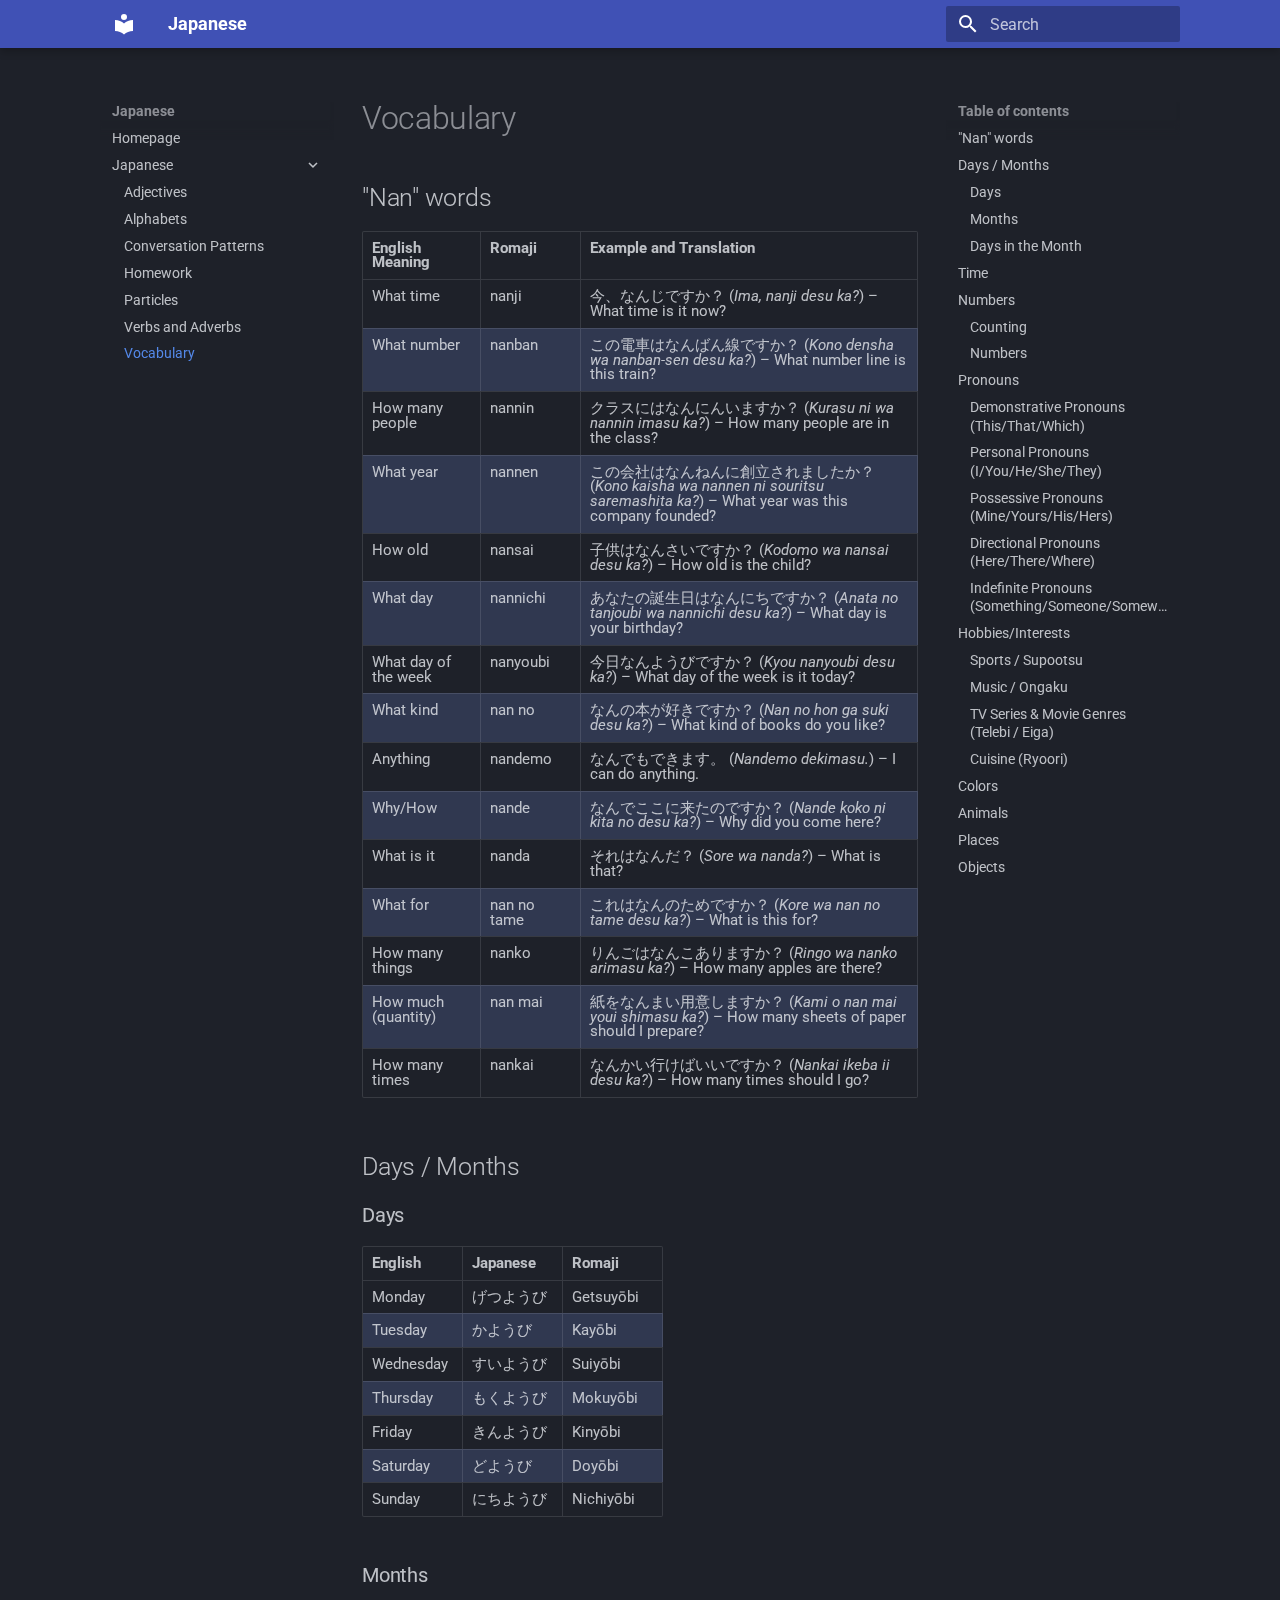
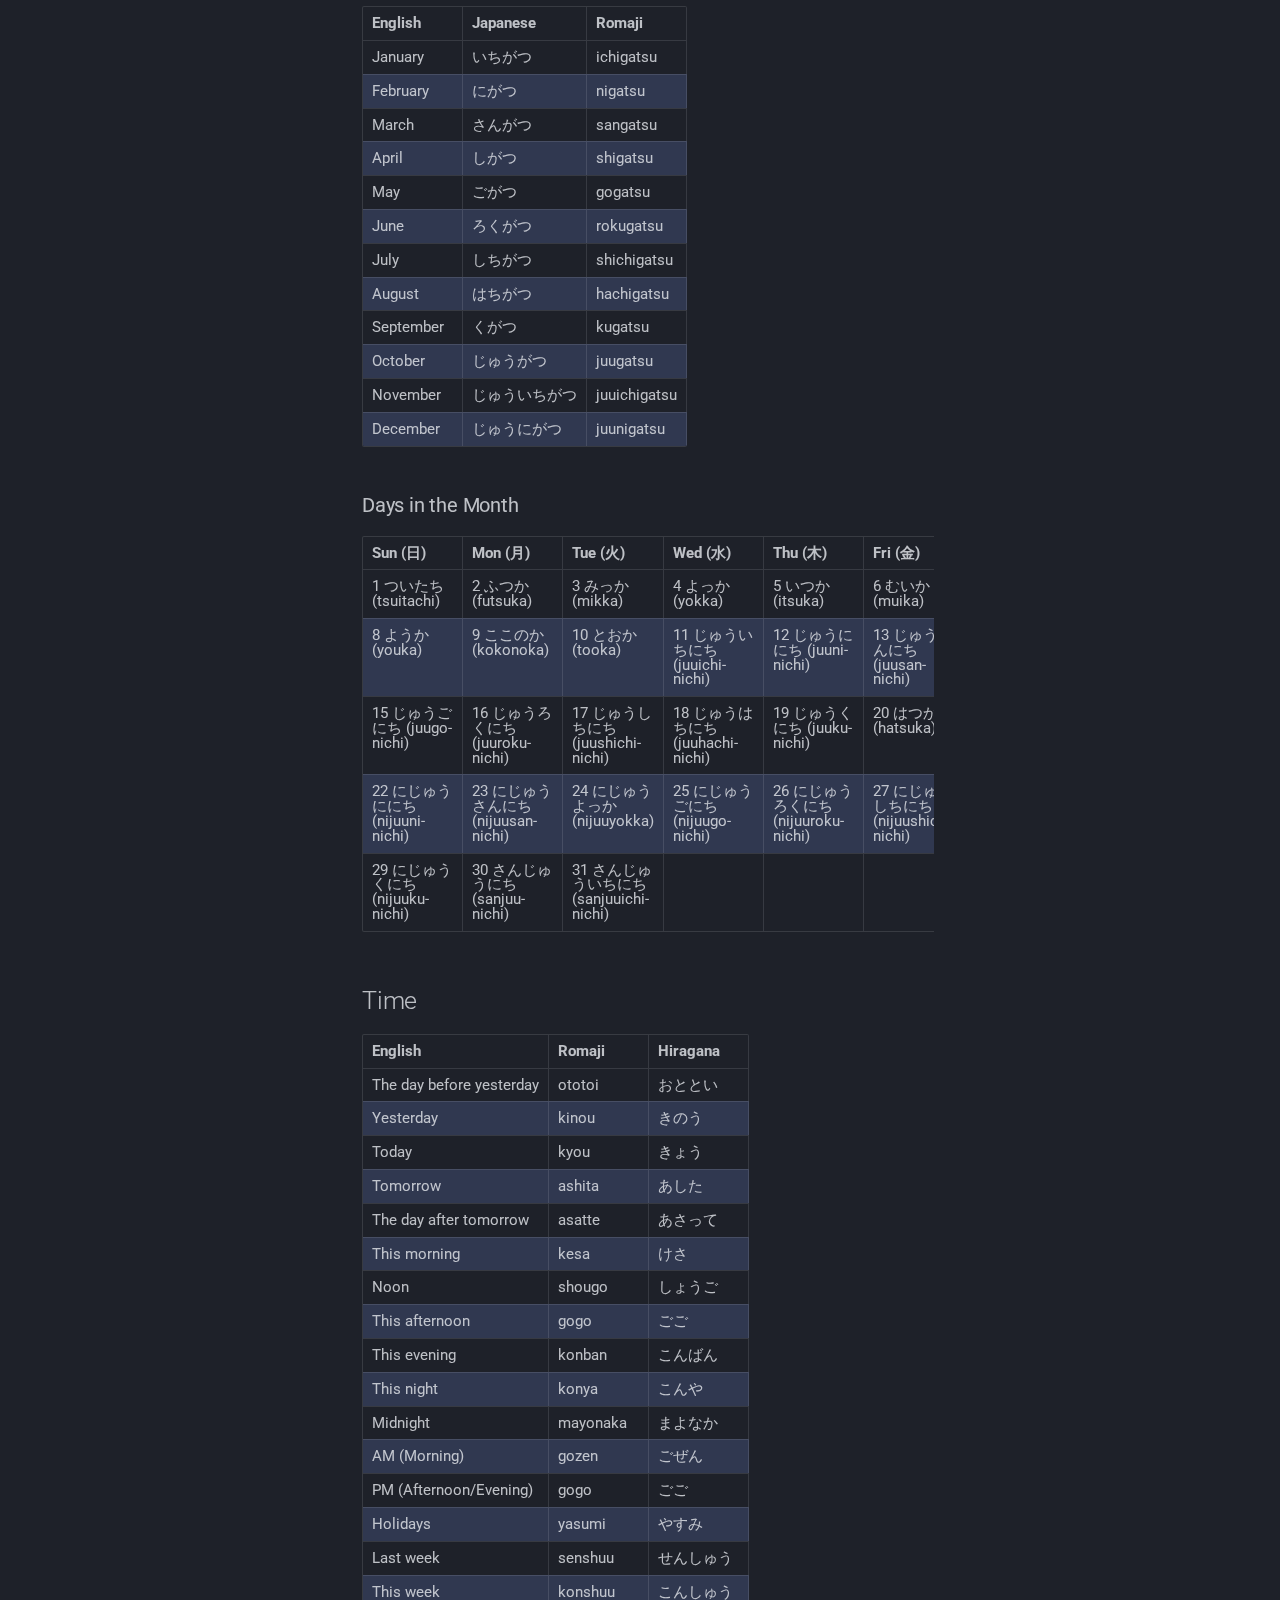
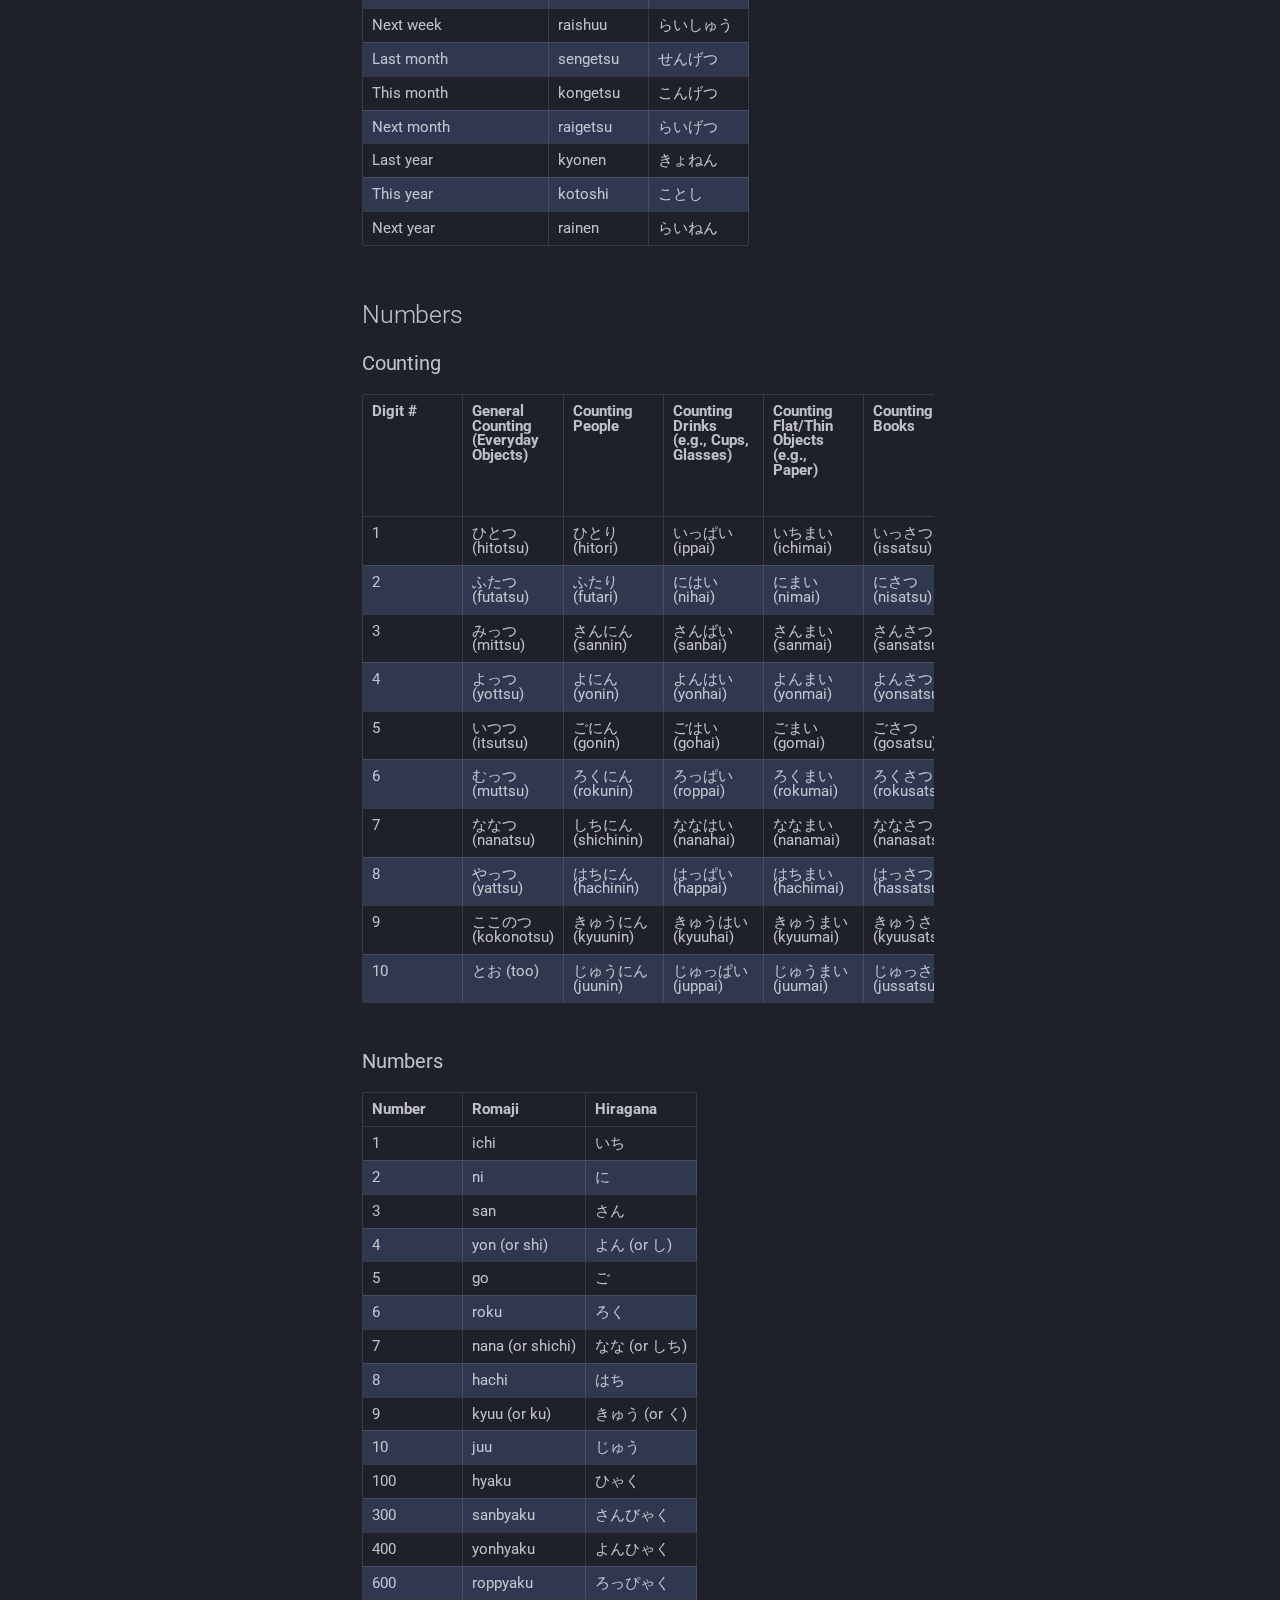
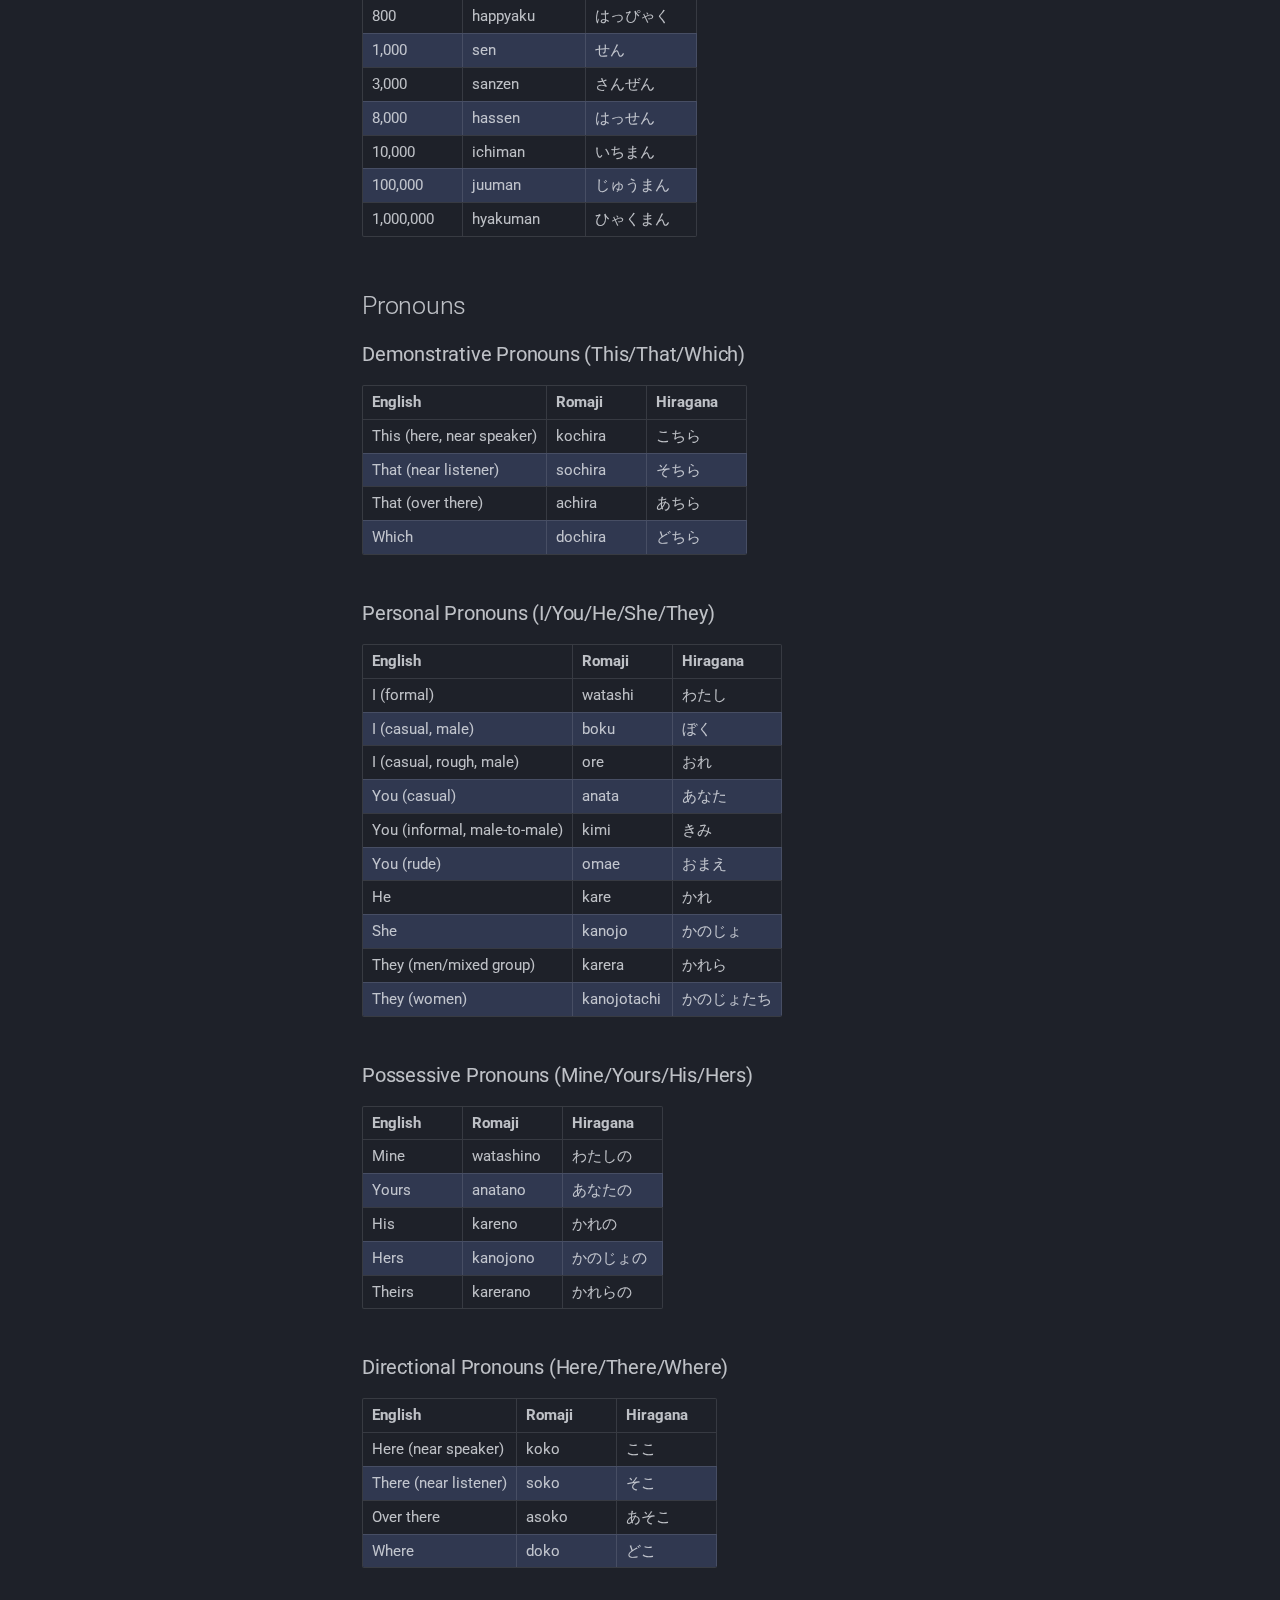
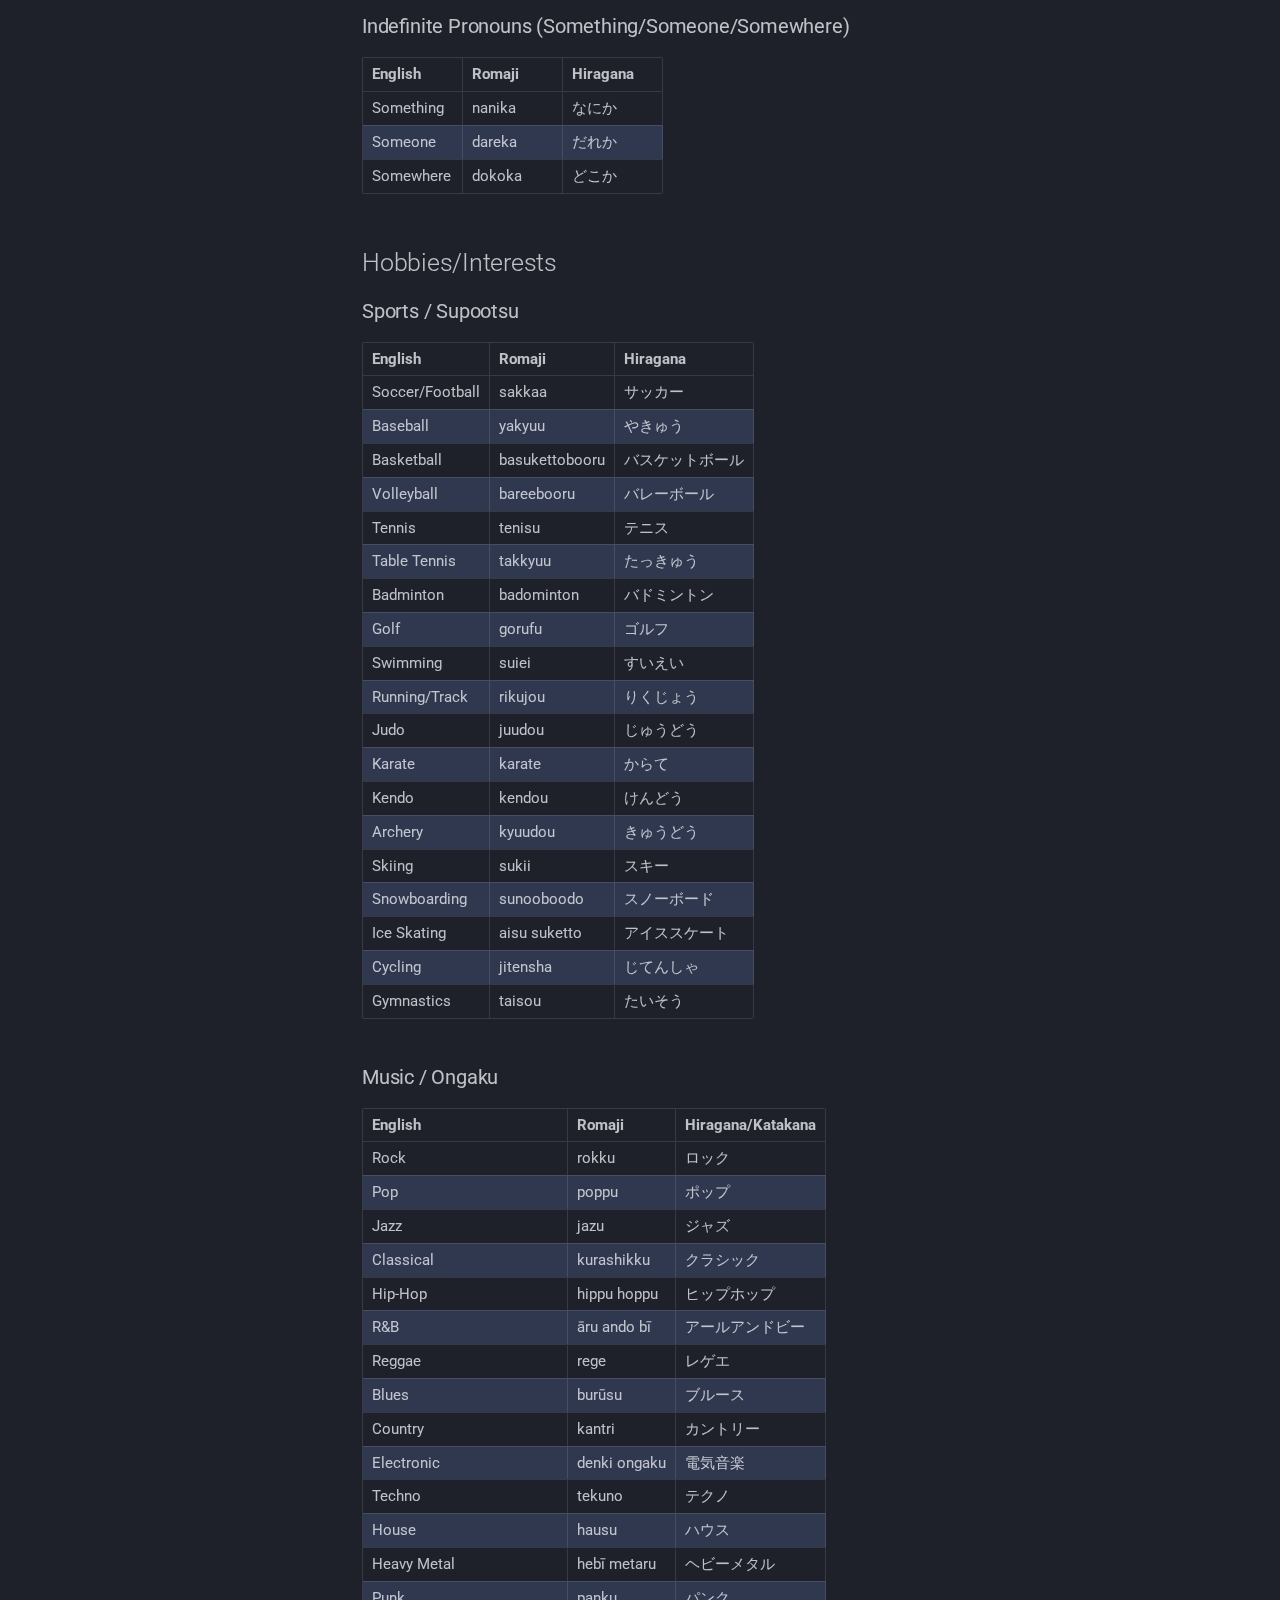
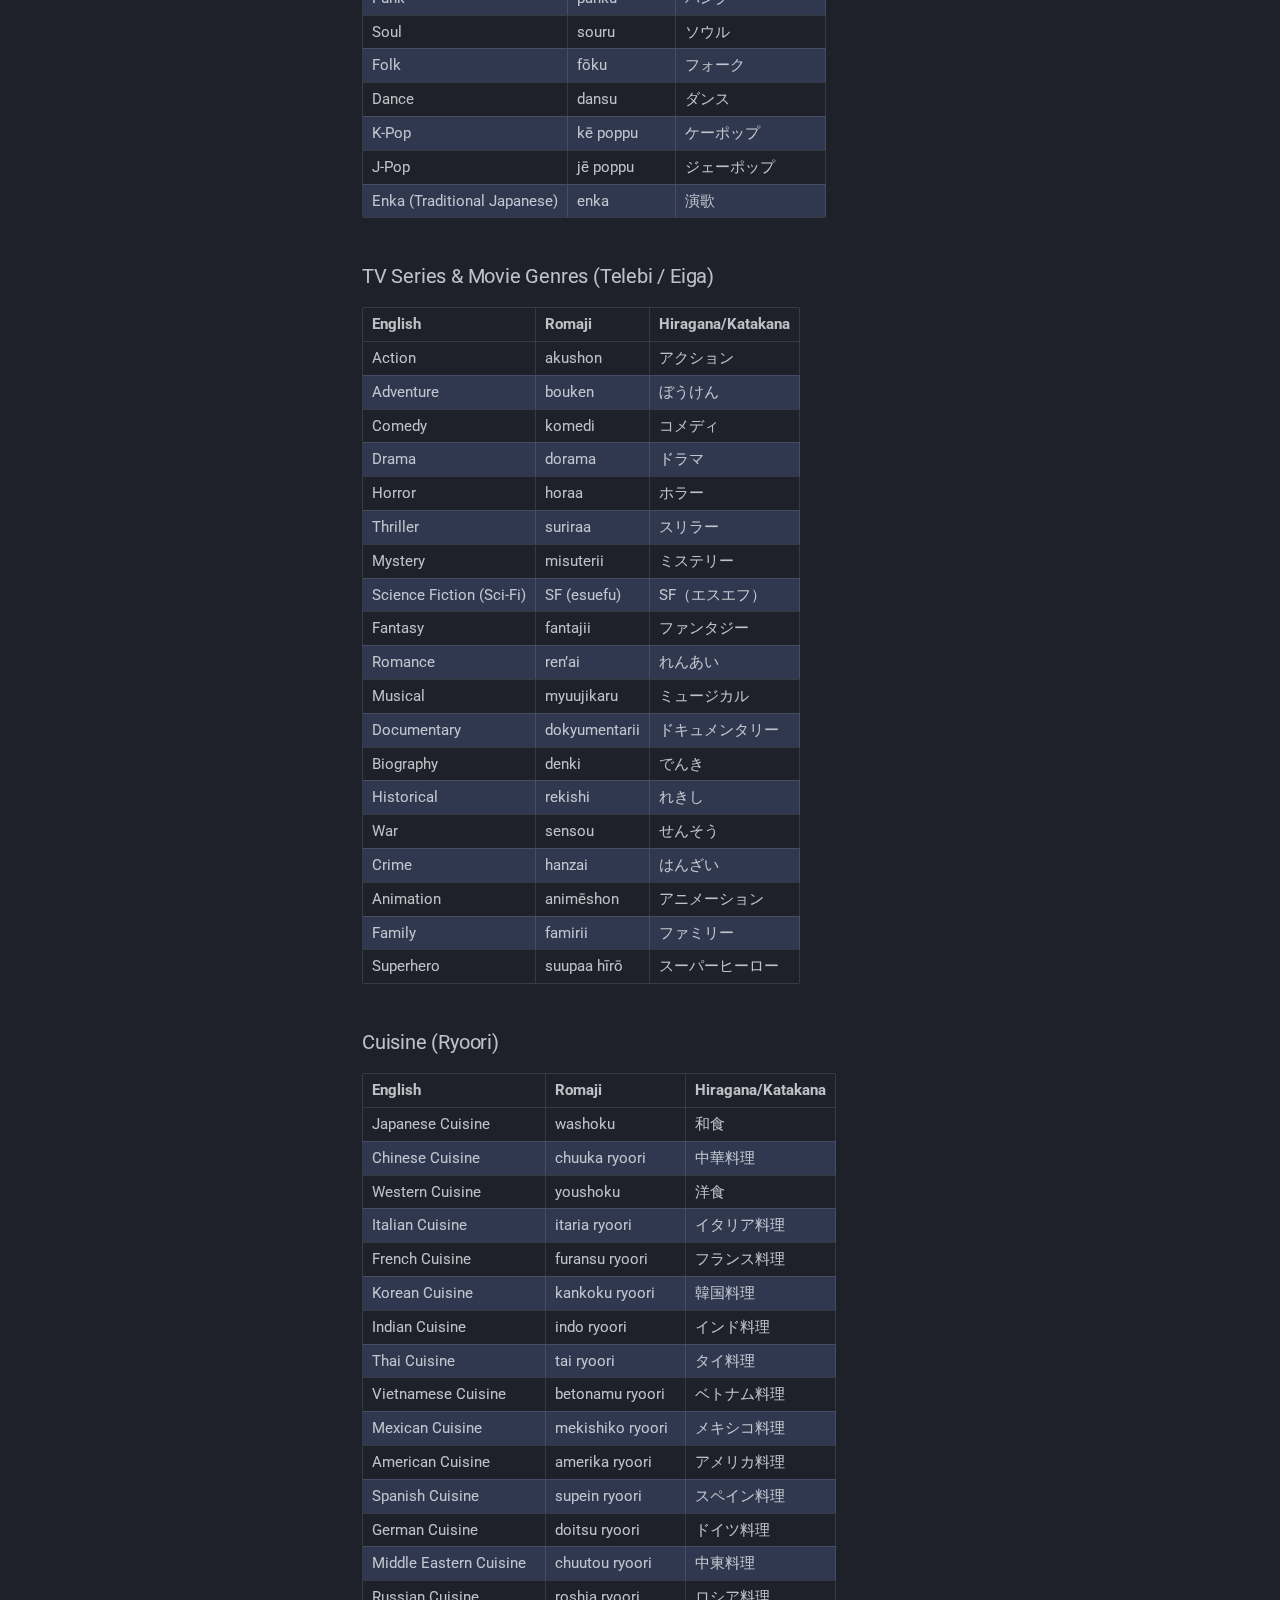
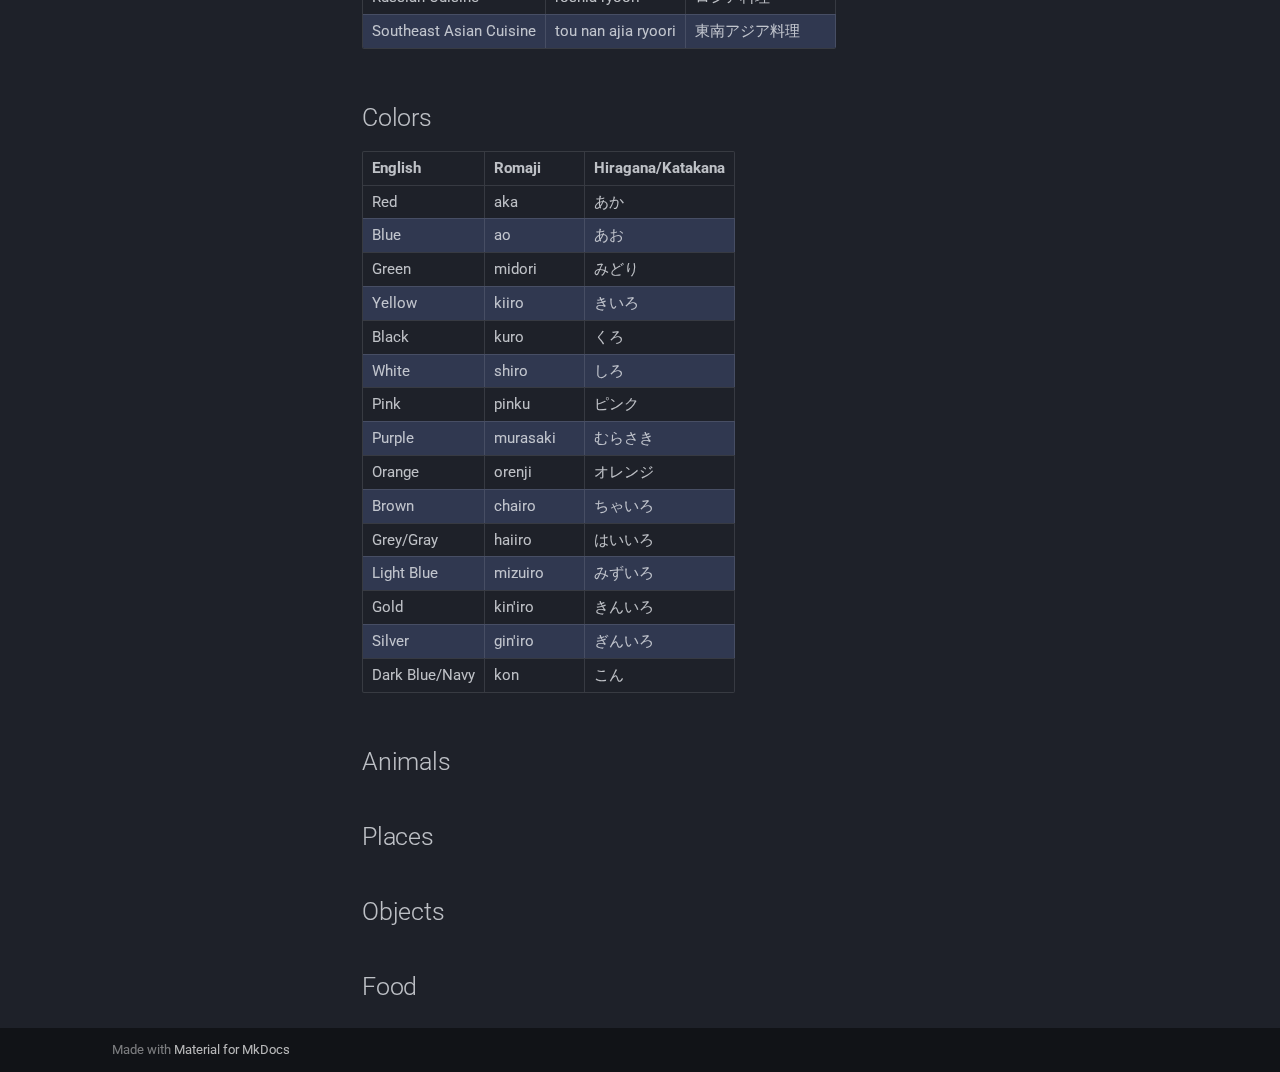
==== commit b0449837: "Deployed 3a3bb20 with MkDocs version: 1.6.1" ====
--- a/Japanese/Vocabulary/index.html
+++ b/Japanese/Vocabulary/index.html
@@ -652,6 +652,42 @@
   
 </li>
       
+        <li class="md-nav__item">
+  <a href="#animals" class="md-nav__link">
+    <span class="md-ellipsis">
+      Animals
+    </span>
+  </a>
+  
+</li>
+      
+        <li class="md-nav__item">
+  <a href="#places" class="md-nav__link">
+    <span class="md-ellipsis">
+      Places
+    </span>
+  </a>
+  
+</li>
+      
+        <li class="md-nav__item">
+  <a href="#objects" class="md-nav__link">
+    <span class="md-ellipsis">
+      Objects
+    </span>
+  </a>
+  
+</li>
+      
+        <li class="md-nav__item">
+  <a href="#food" class="md-nav__link">
+    <span class="md-ellipsis">
+      Food
+    </span>
+  </a>
+  
+</li>
+      
     </ul>
   
 </nav>
@@ -907,6 +943,42 @@
   
 </li>
       
+        <li class="md-nav__item">
+  <a href="#animals" class="md-nav__link">
+    <span class="md-ellipsis">
+      Animals
+    </span>
+  </a>
+  
+</li>
+      
+        <li class="md-nav__item">
+  <a href="#places" class="md-nav__link">
+    <span class="md-ellipsis">
+      Places
+    </span>
+  </a>
+  
+</li>
+      
+        <li class="md-nav__item">
+  <a href="#objects" class="md-nav__link">
+    <span class="md-ellipsis">
+      Objects
+    </span>
+  </a>
+  
+</li>
+      
+        <li class="md-nav__item">
+  <a href="#food" class="md-nav__link">
+    <span class="md-ellipsis">
+      Food
+    </span>
+  </a>
+  
+</li>
+      
     </ul>
   
 </nav>
@@ -2284,6 +2356,10 @@
 </tr>
 </tbody>
 </table>
+<h2 id="animals">Animals</h2>
+<h2 id="places">Places</h2>
+<h2 id="objects">Objects</h2>
+<h2 id="food">Food</h2>
 
 
 
--- a/stylesheets/extra.css
+++ b/stylesheets/extra.css
@@ -1,6 +1,6 @@
 /* Maximum space for text block */
 .md-grid {
-  max-width: 80%; /* or 100%, if you want to stretch to full-width */
+  max-width: 85%; /* or 100%, if you want to stretch to full-width */
 }
 
 th, td {
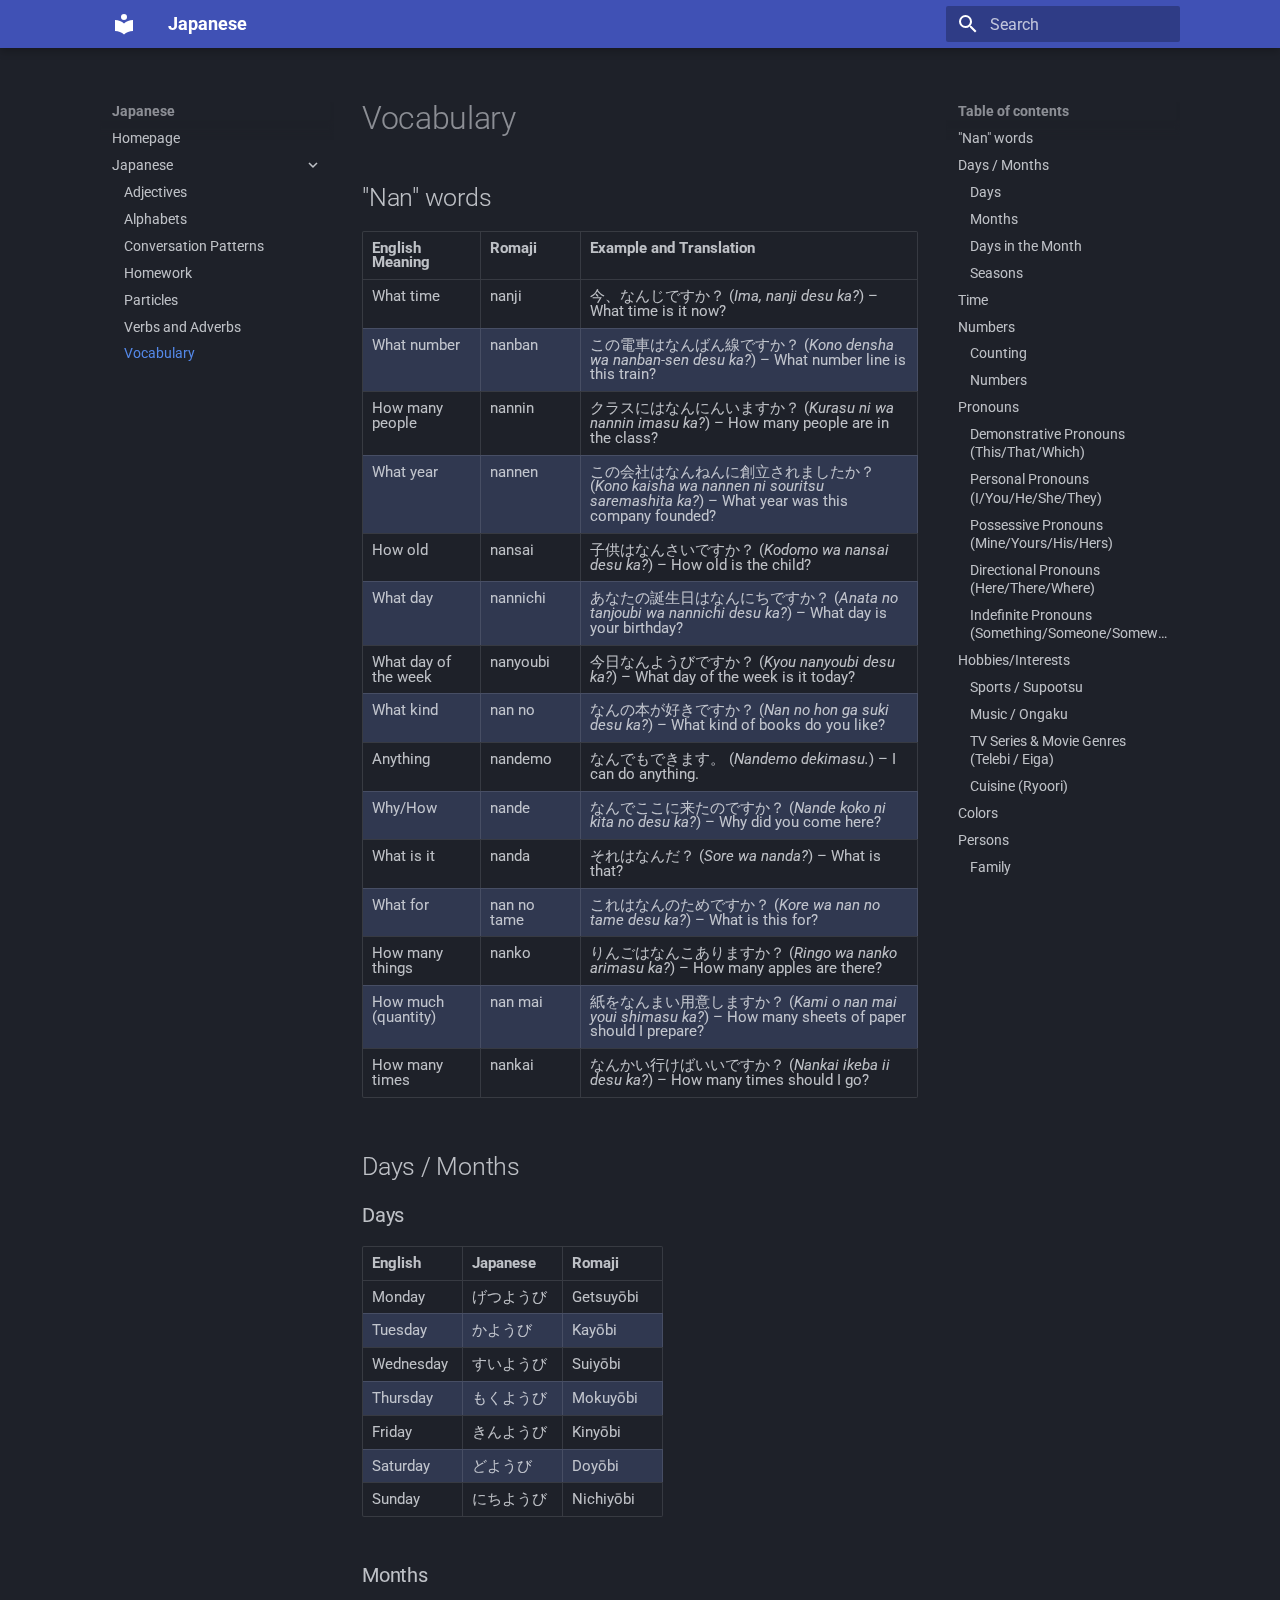
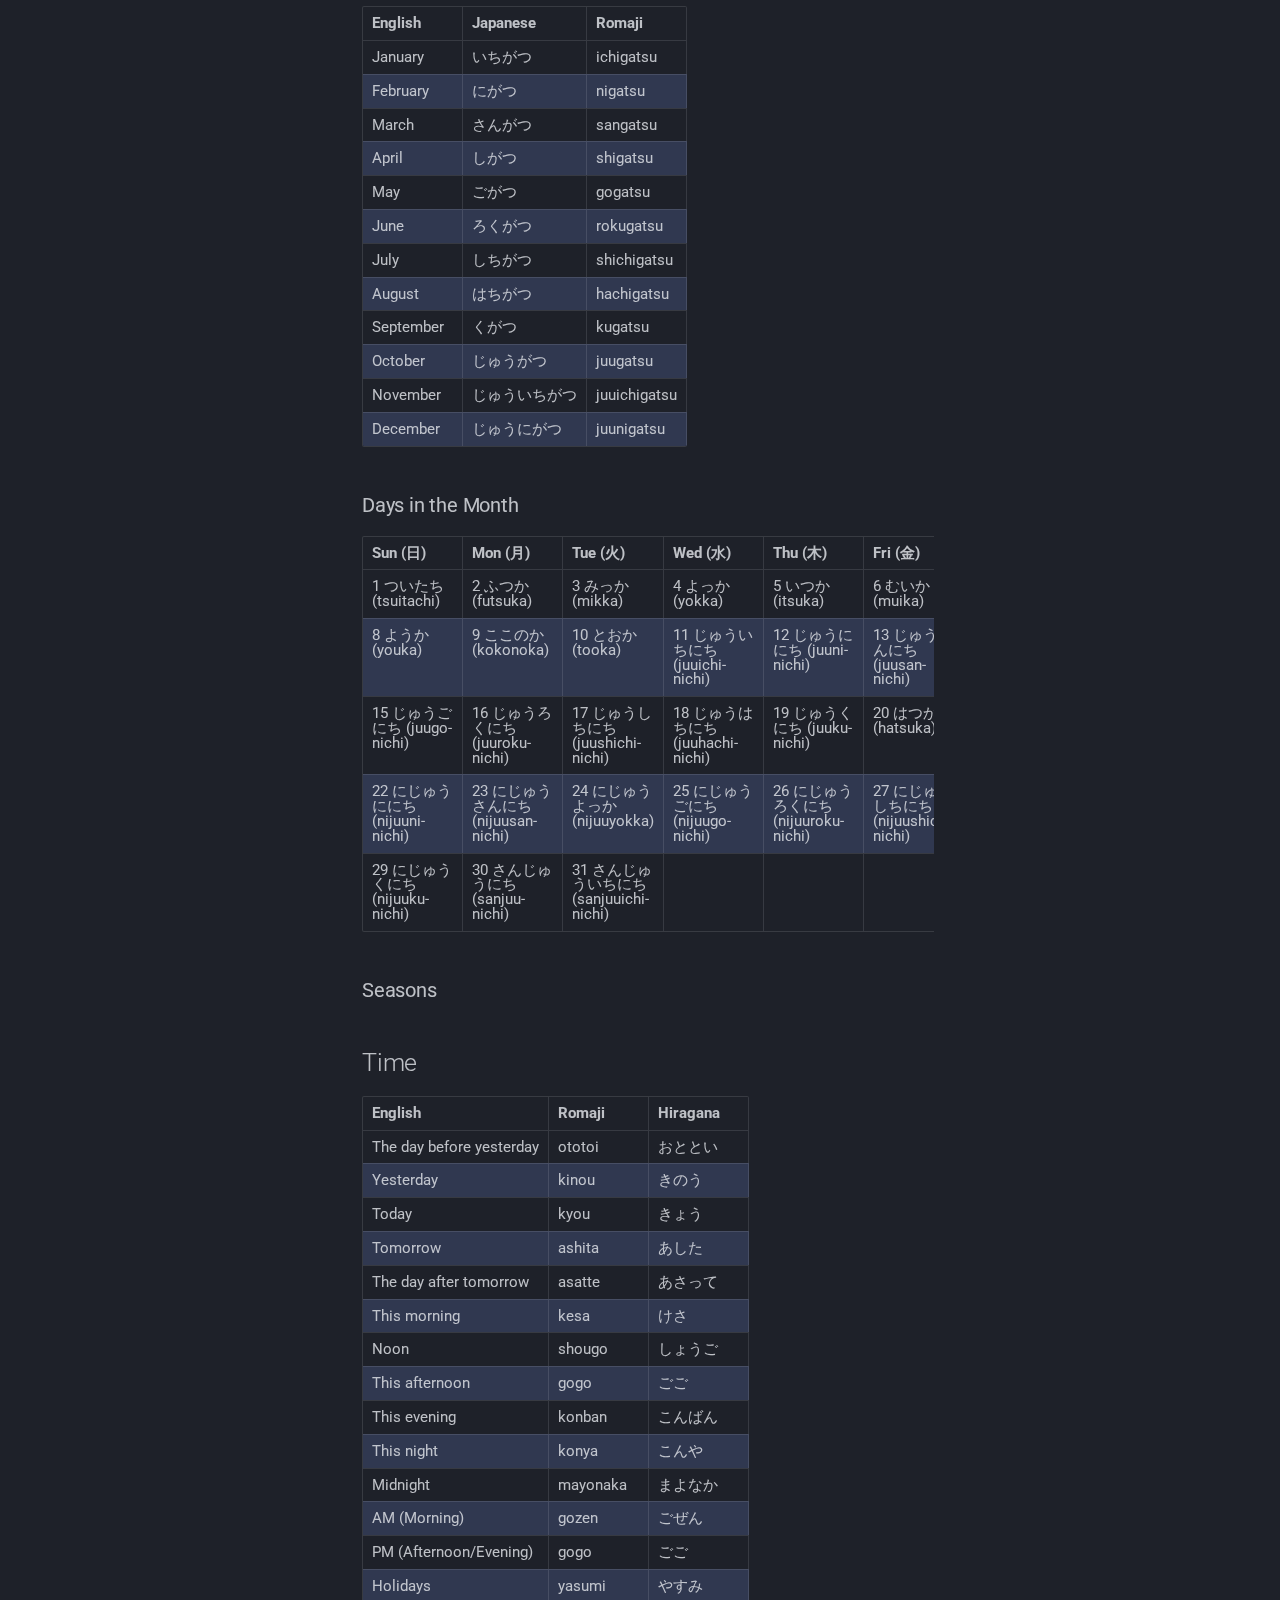
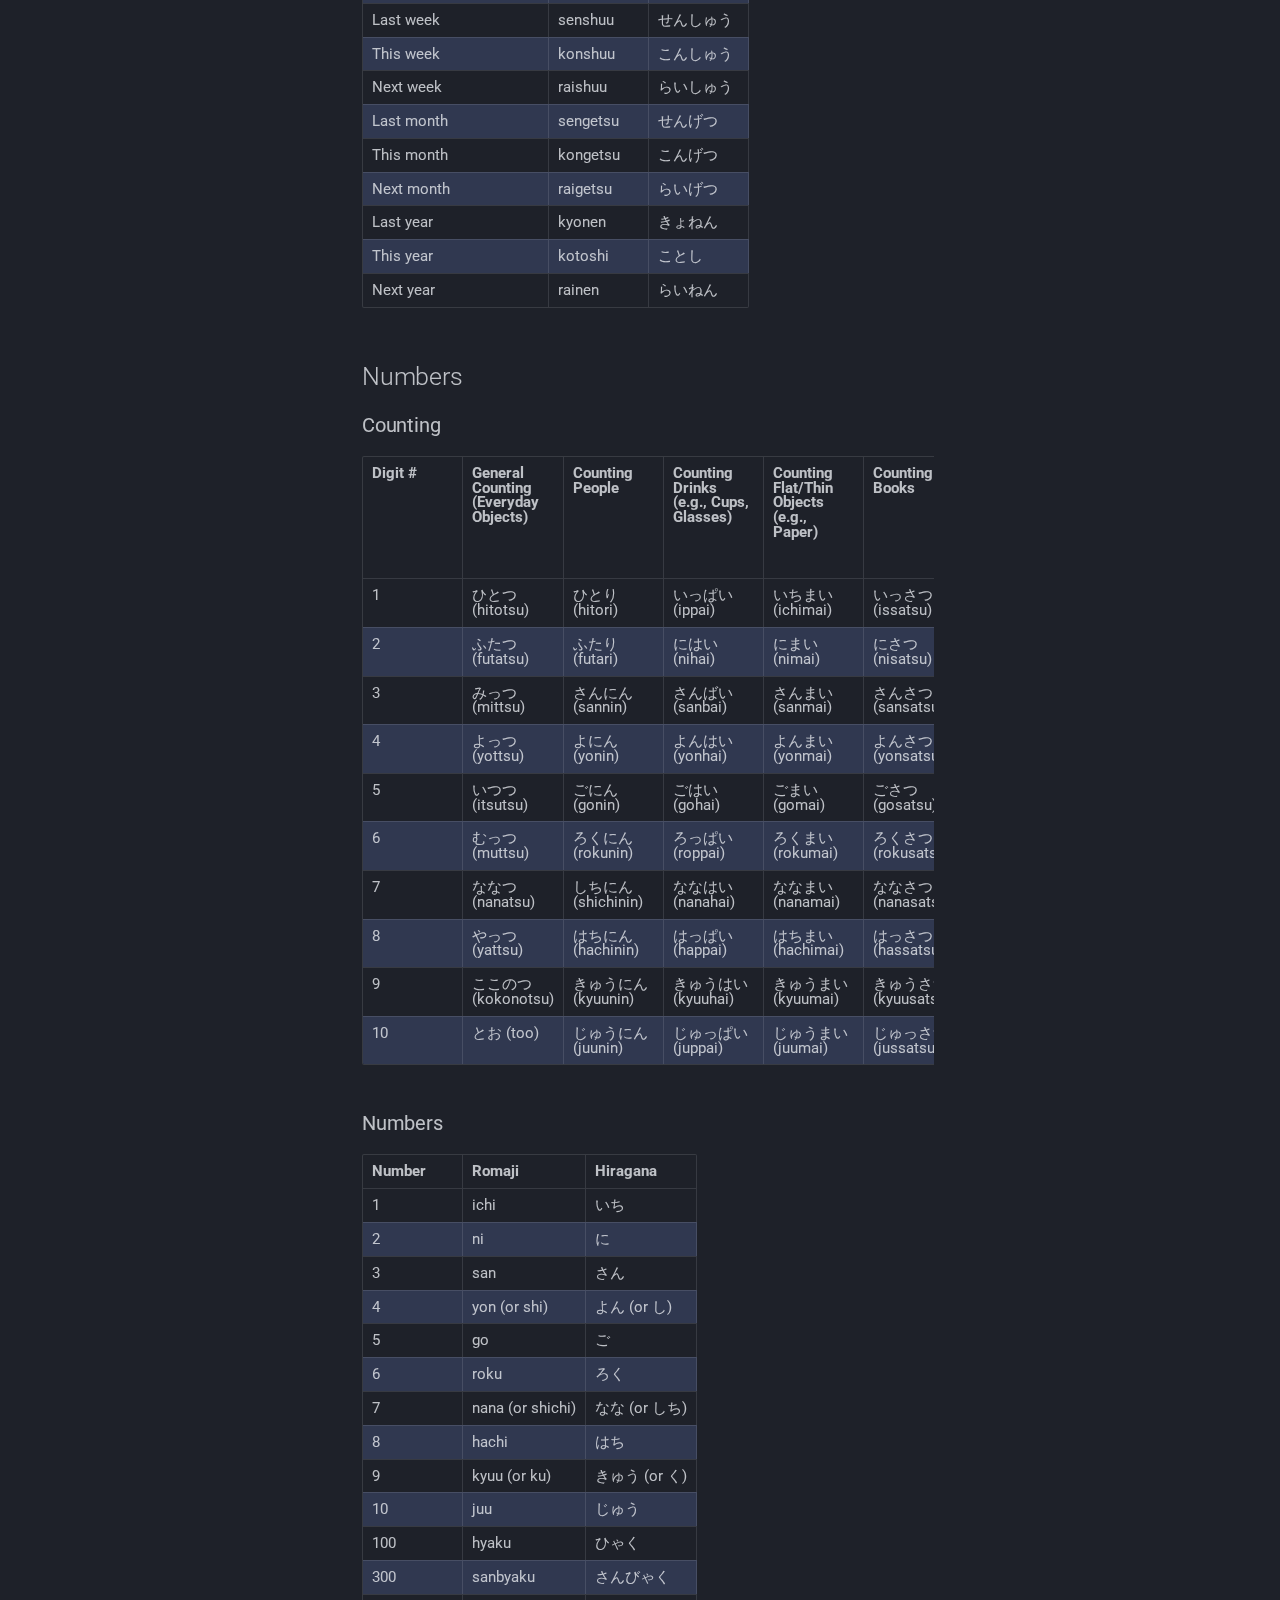
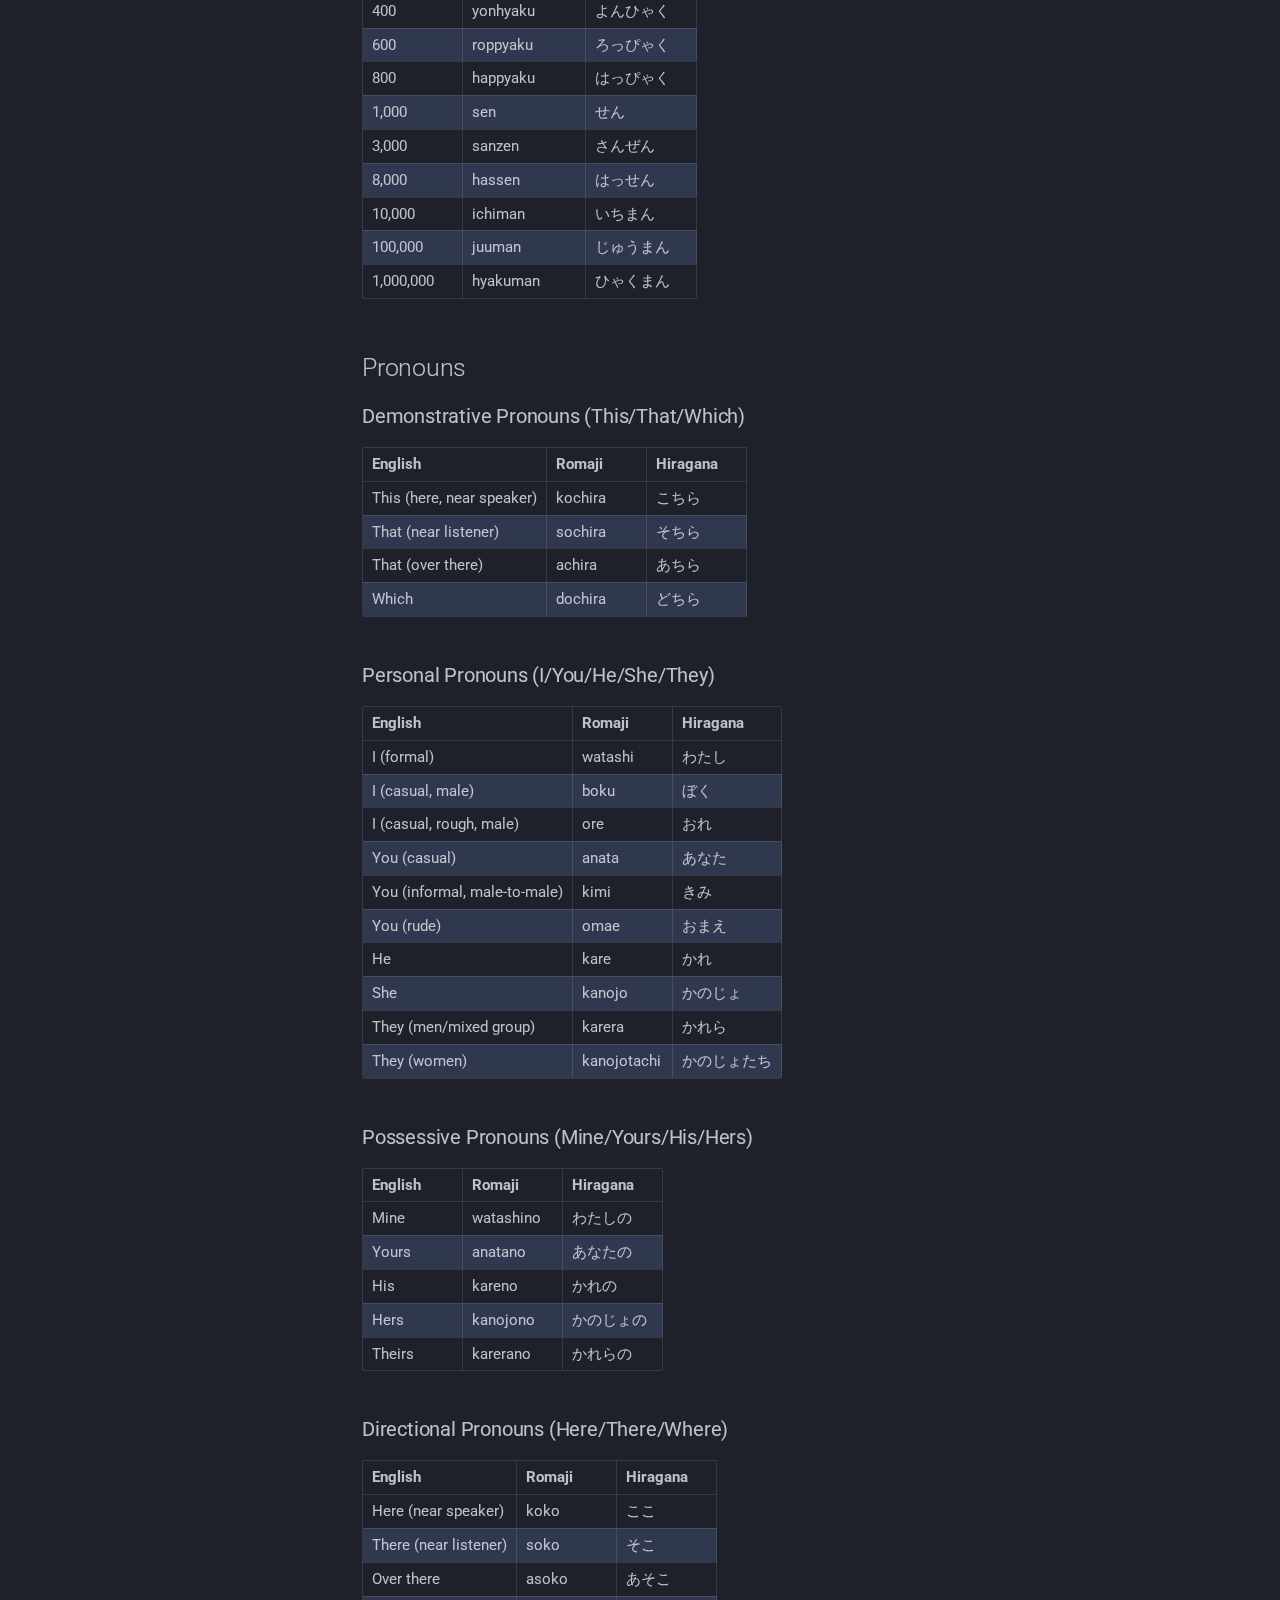
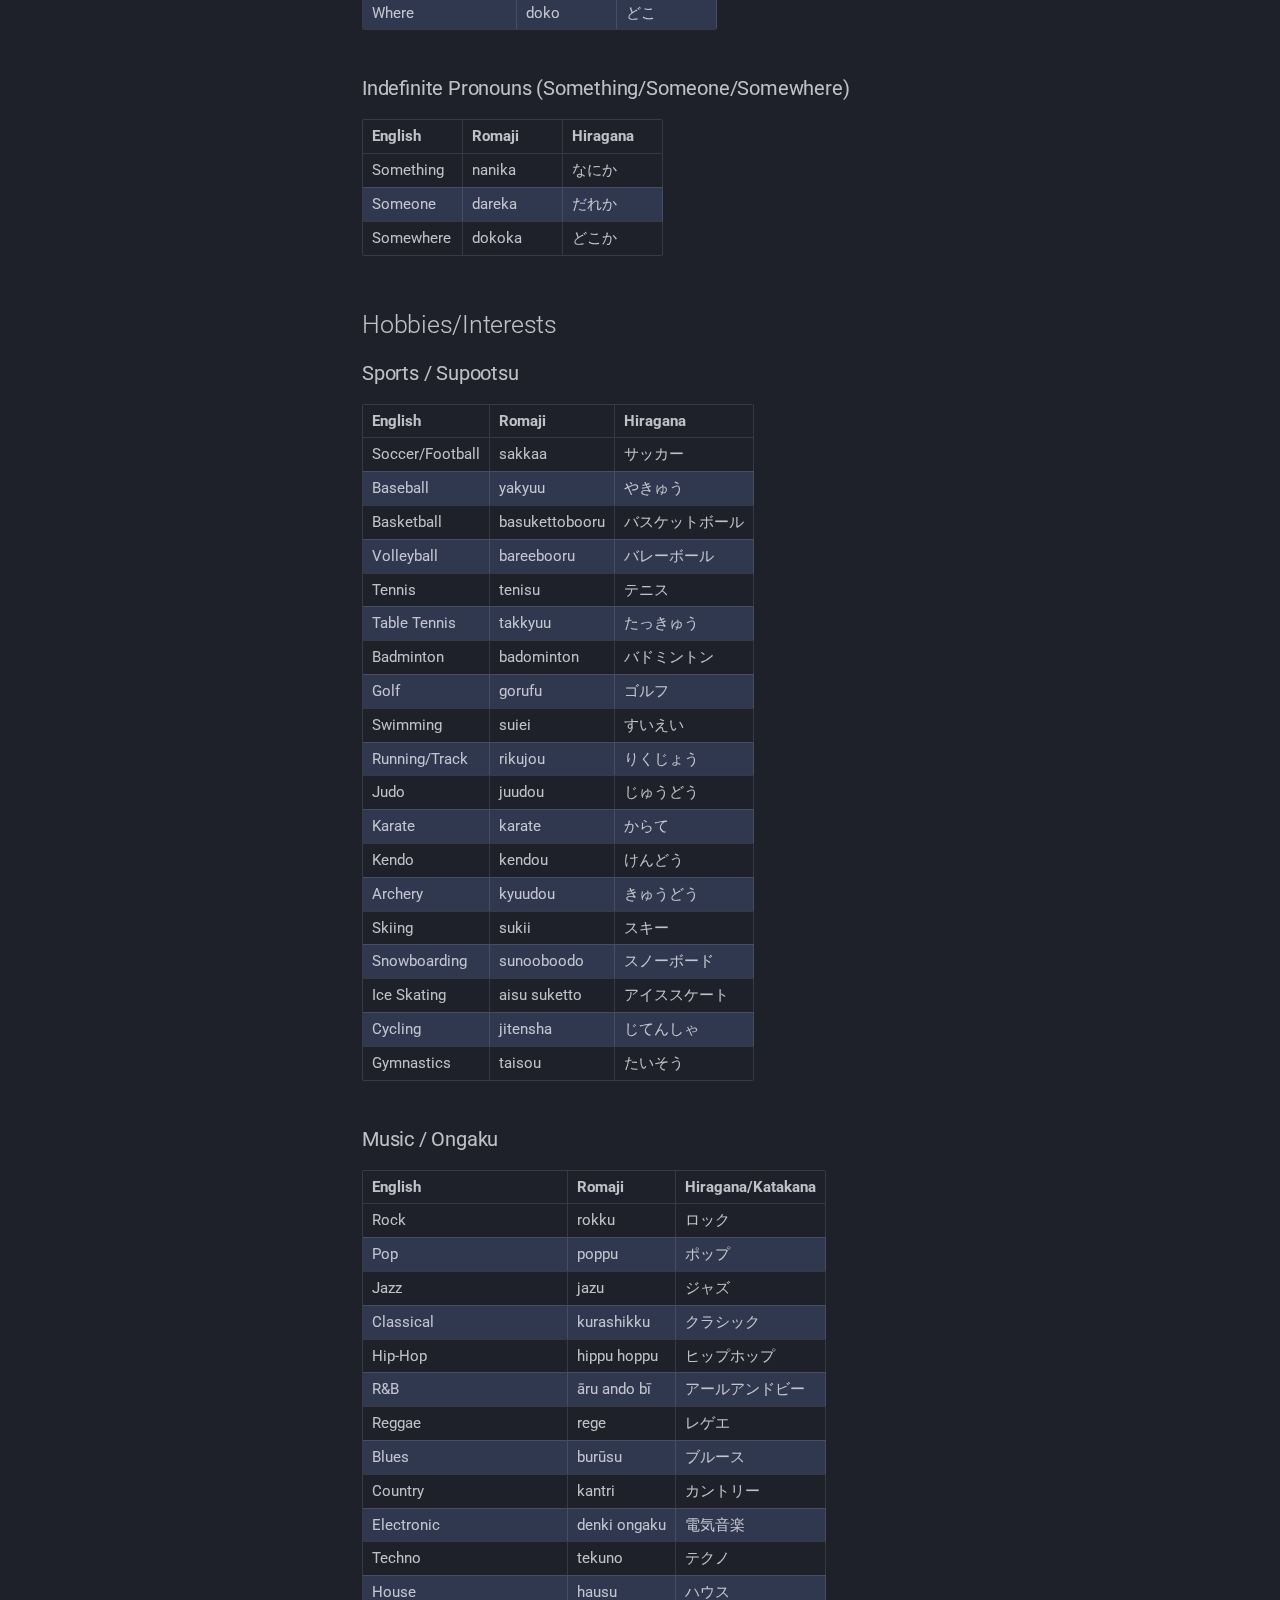
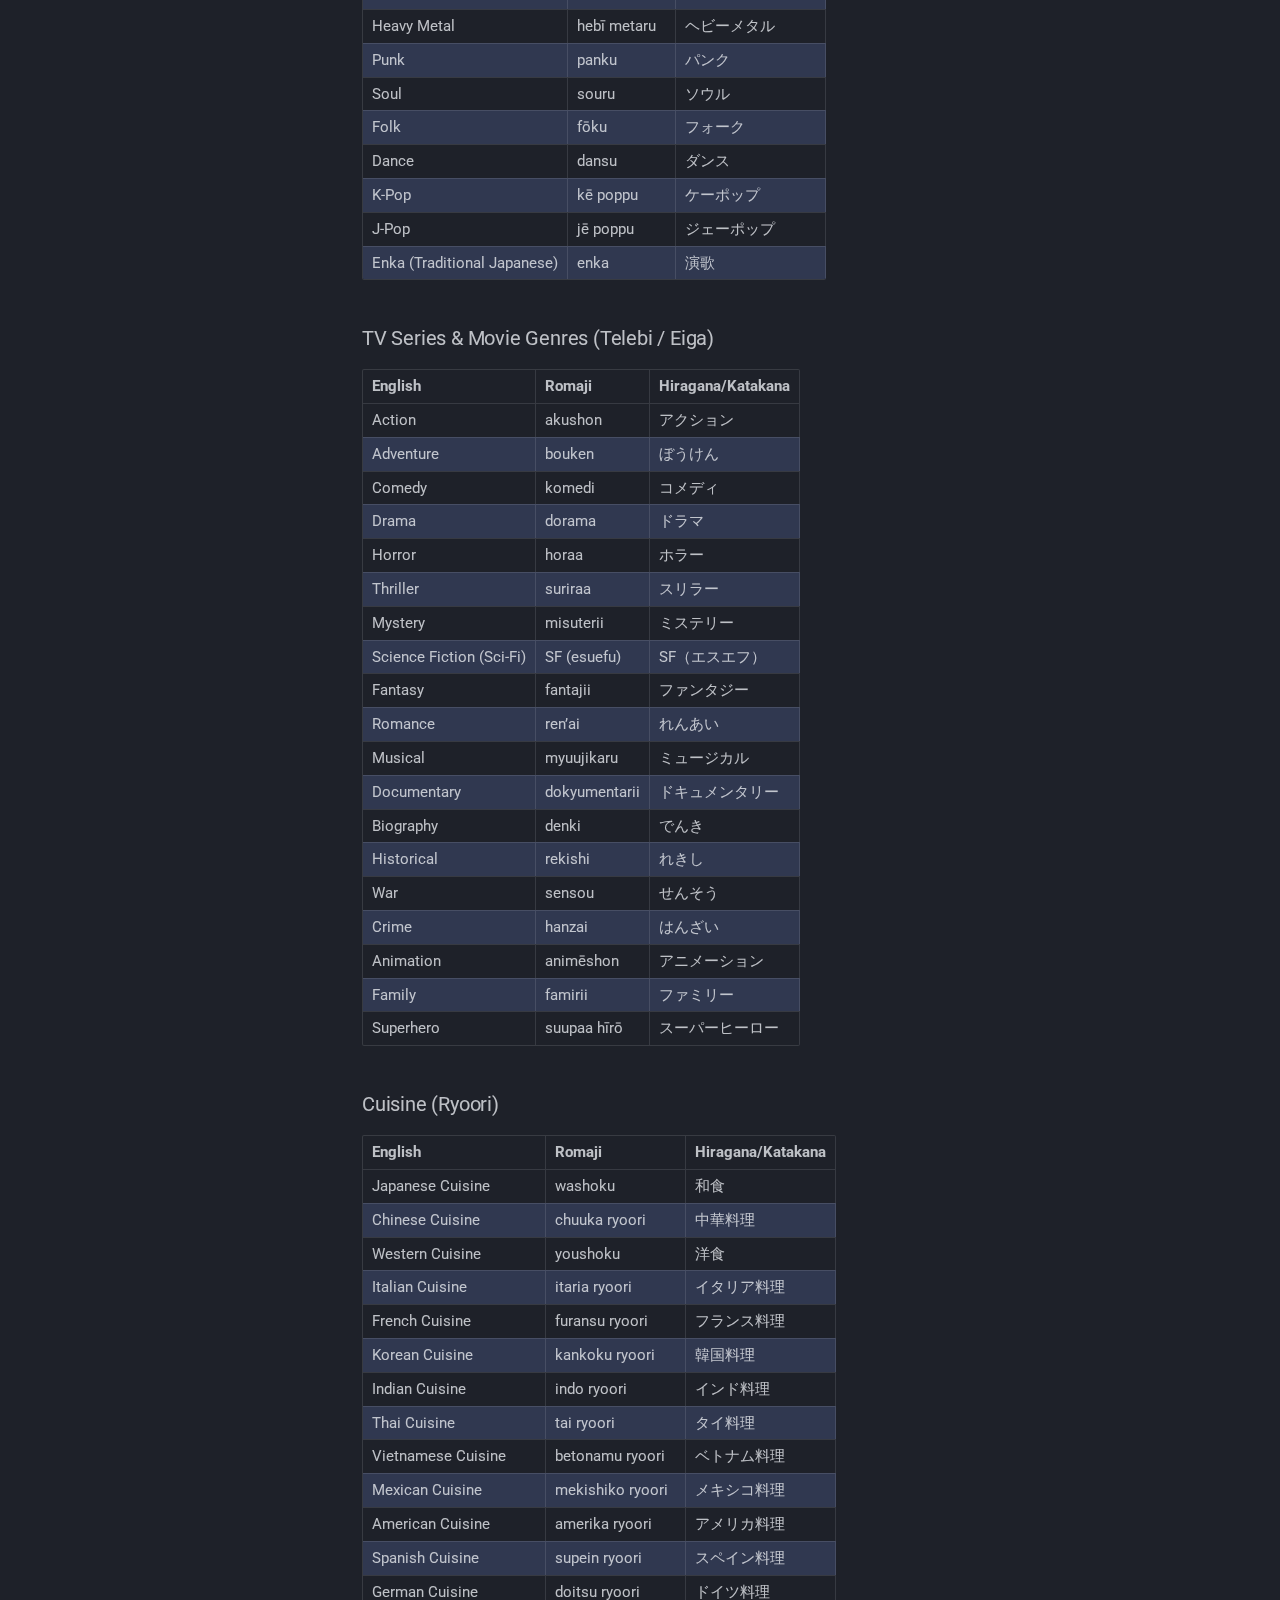
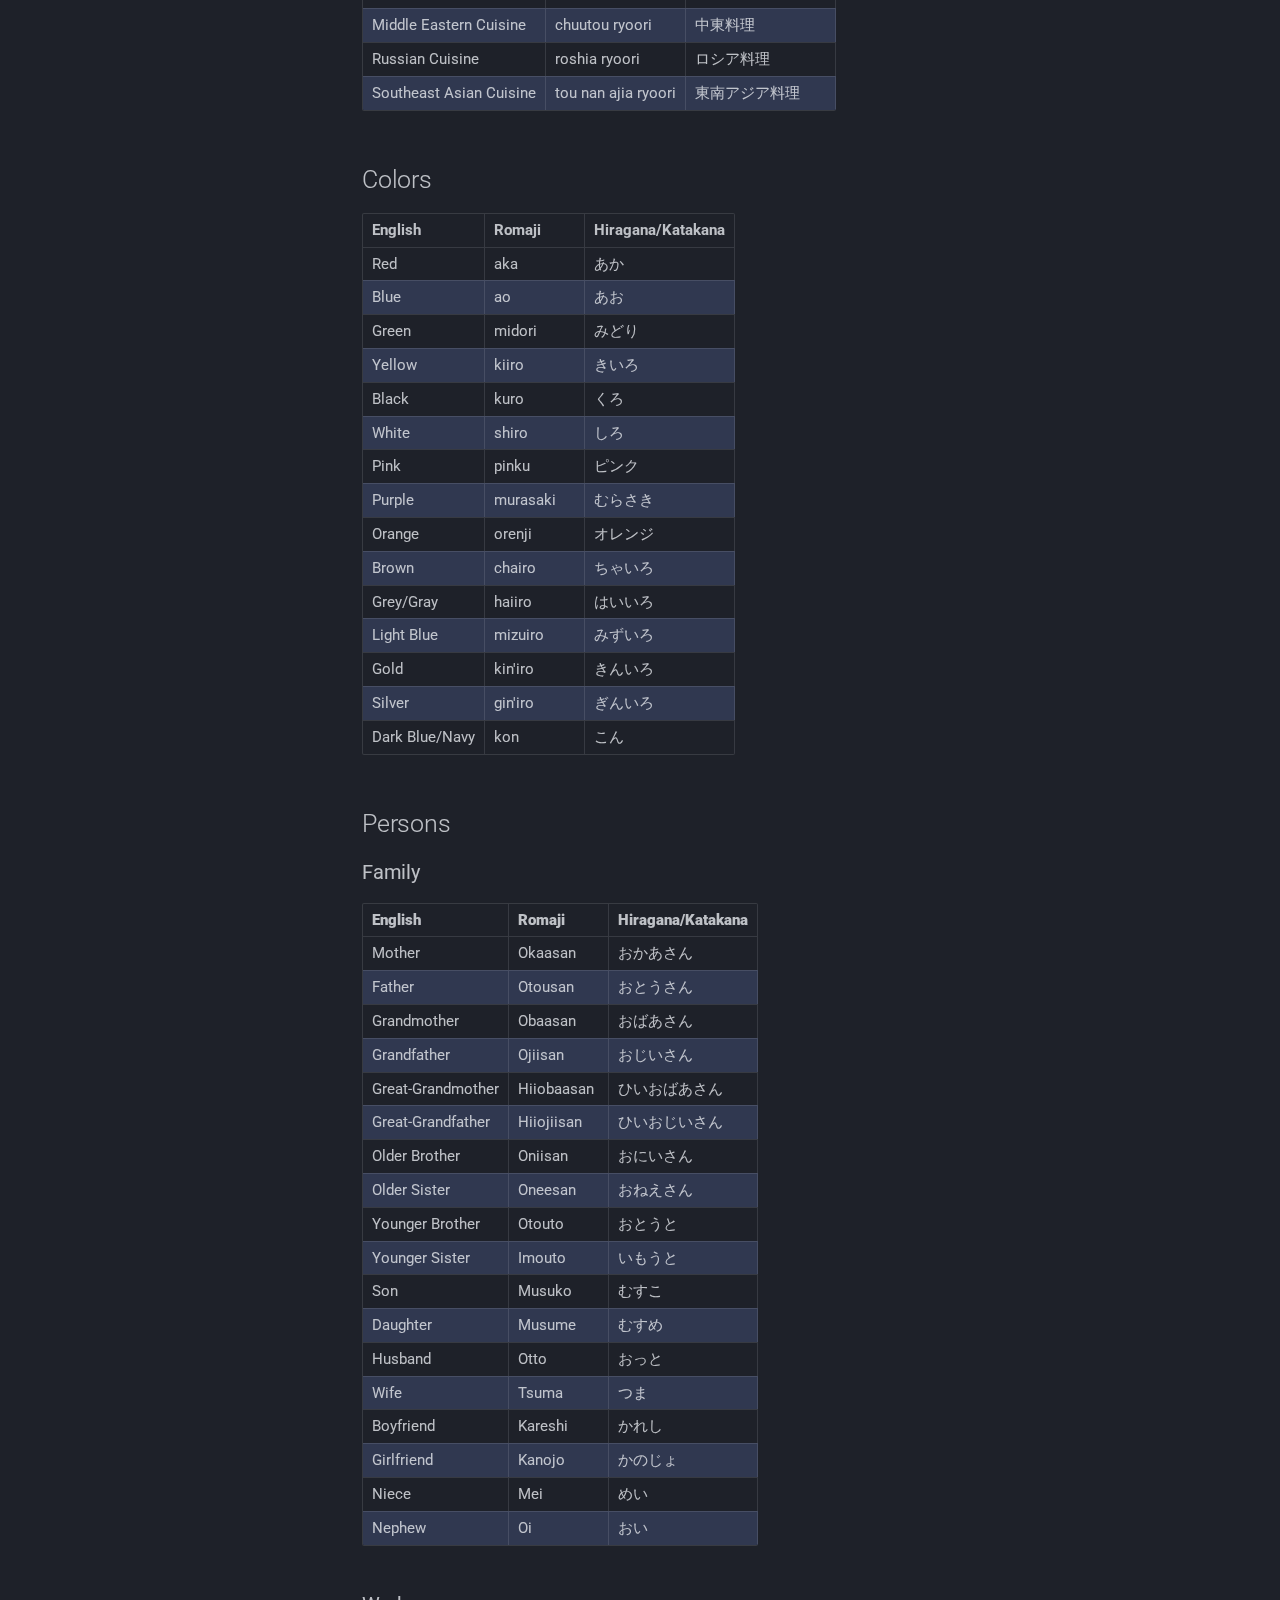
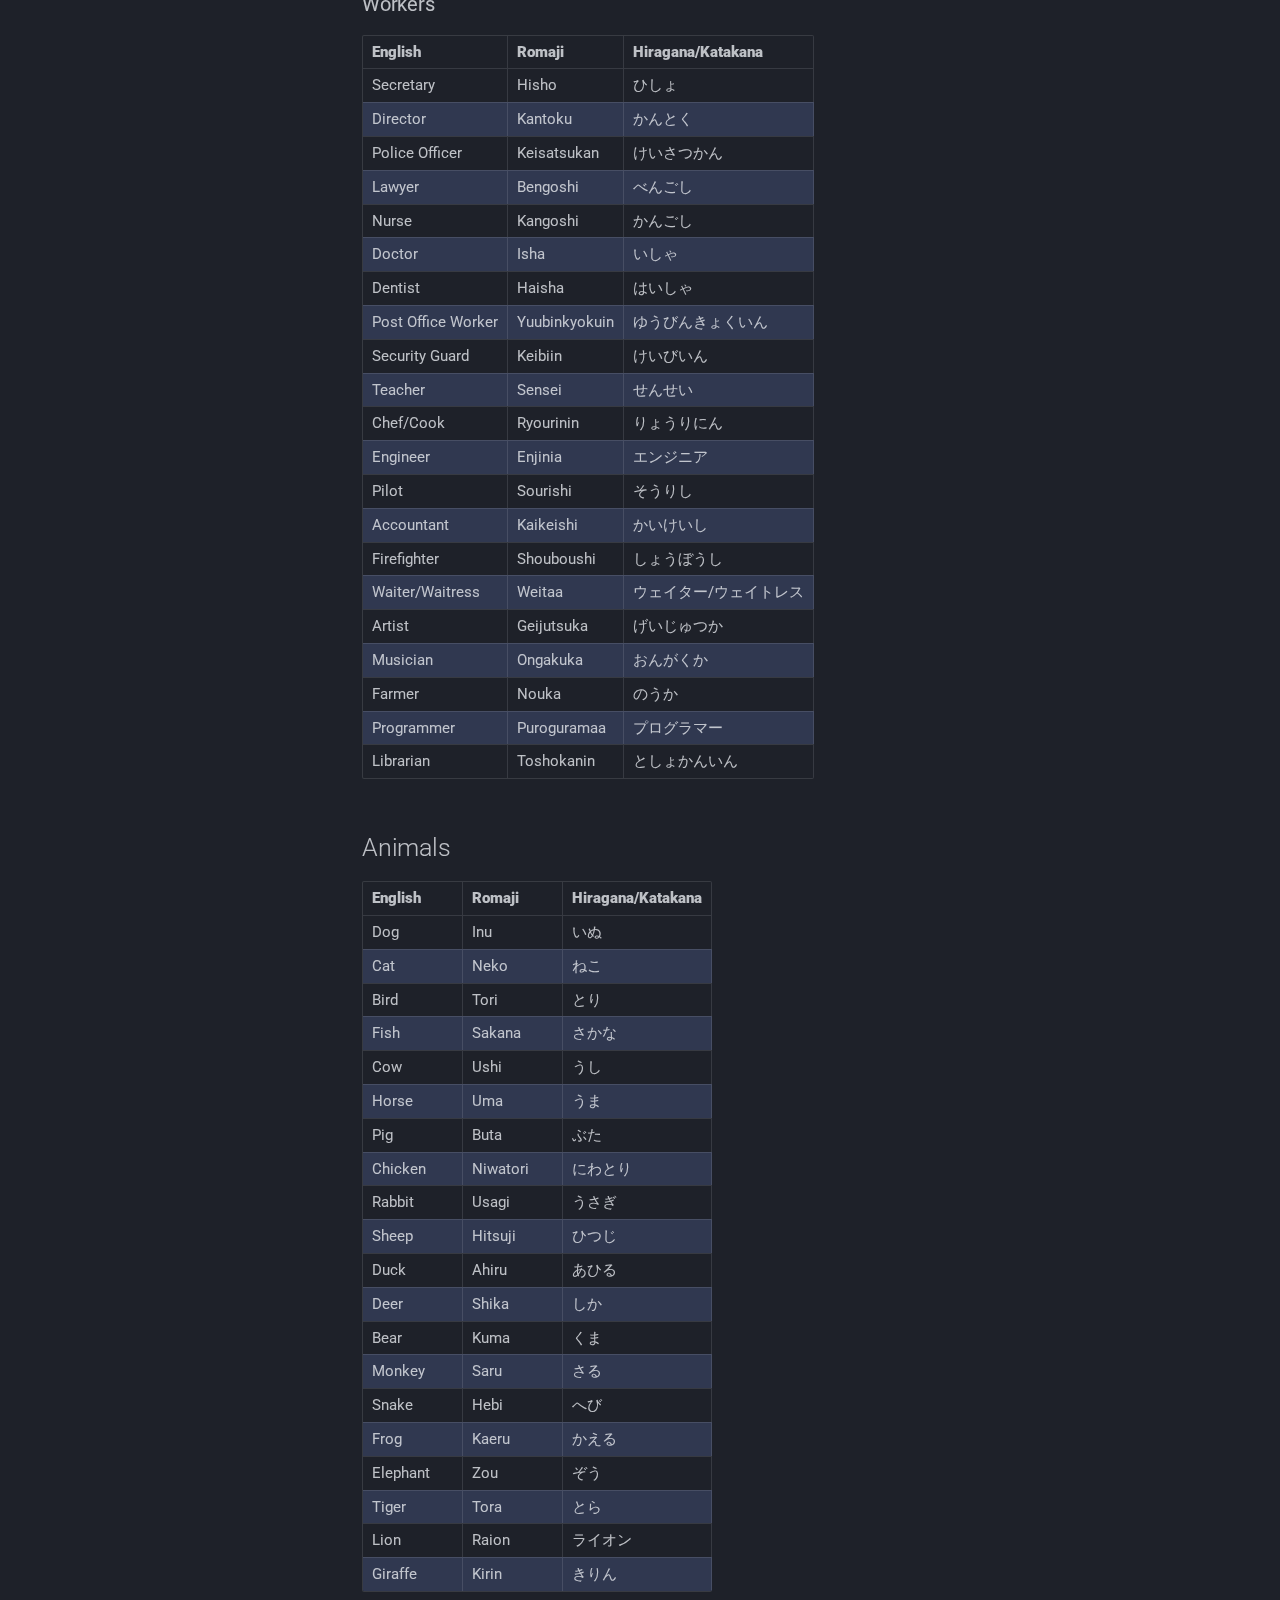
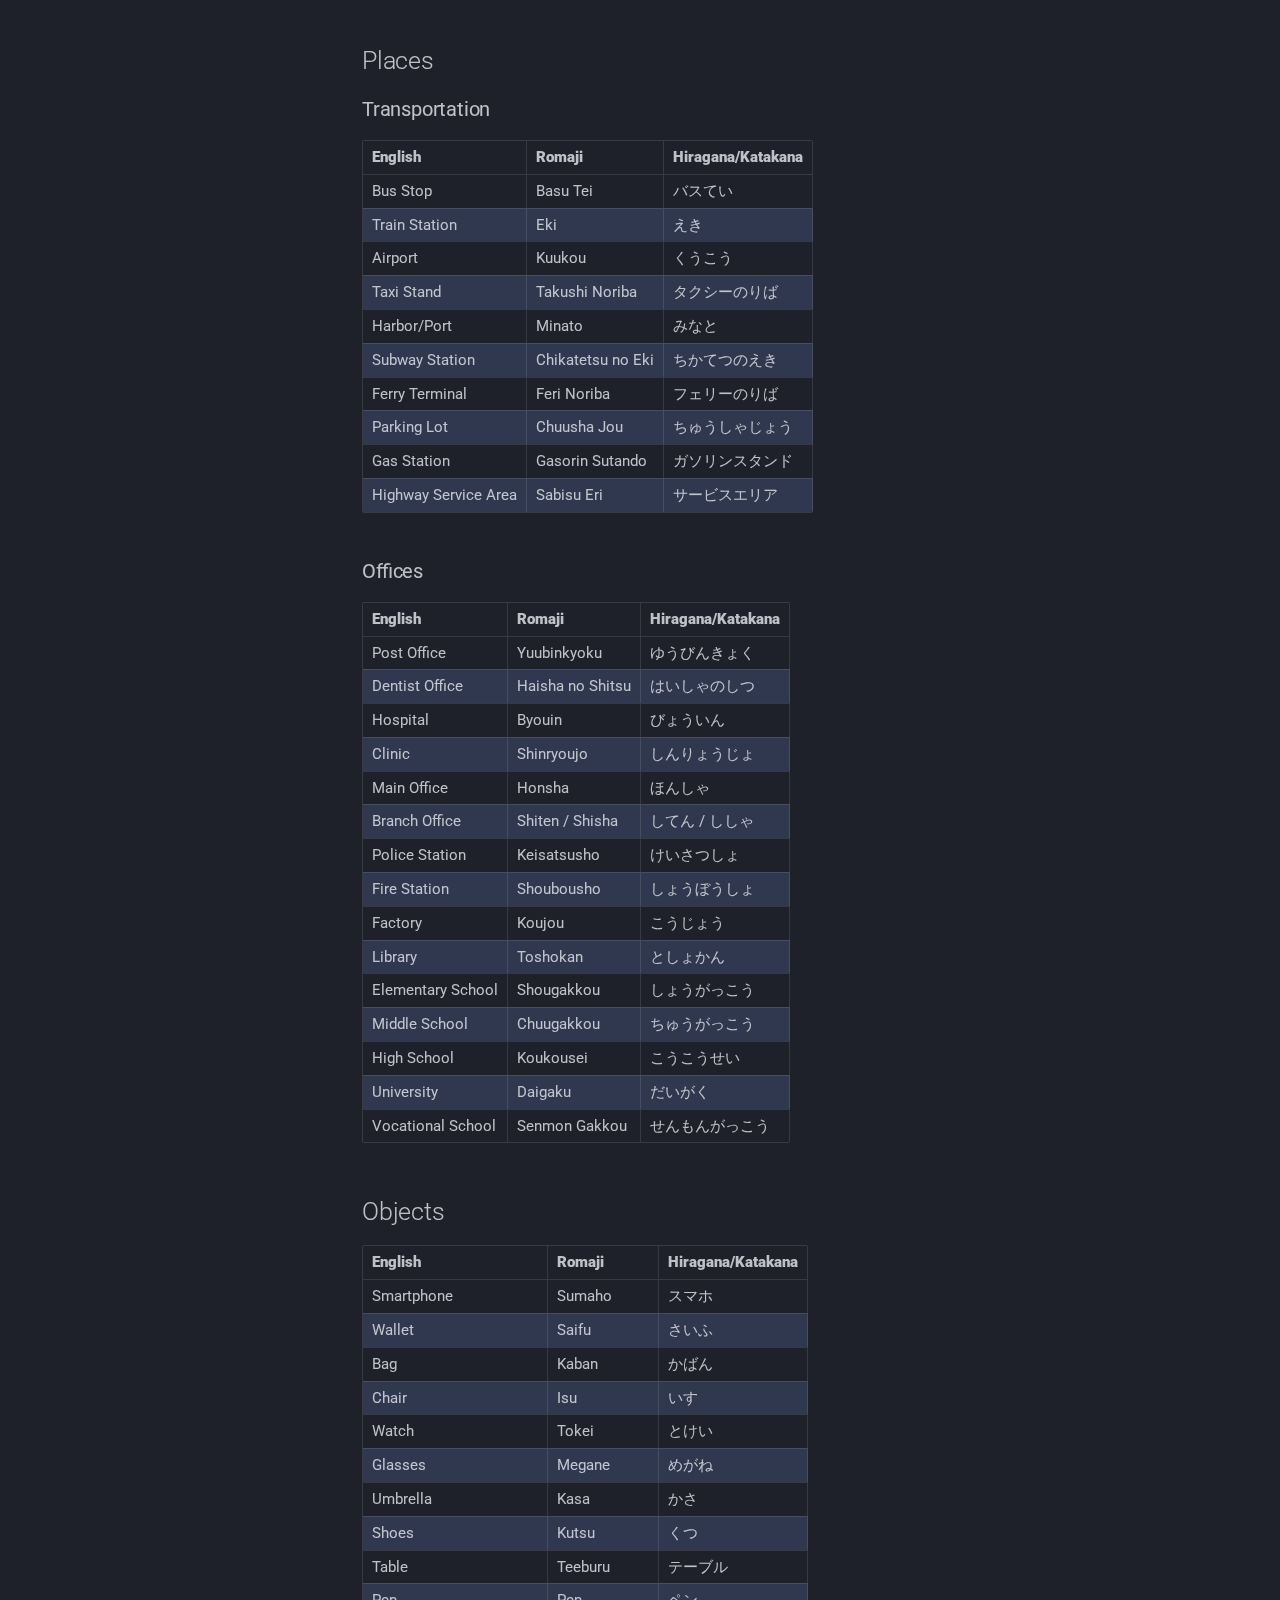
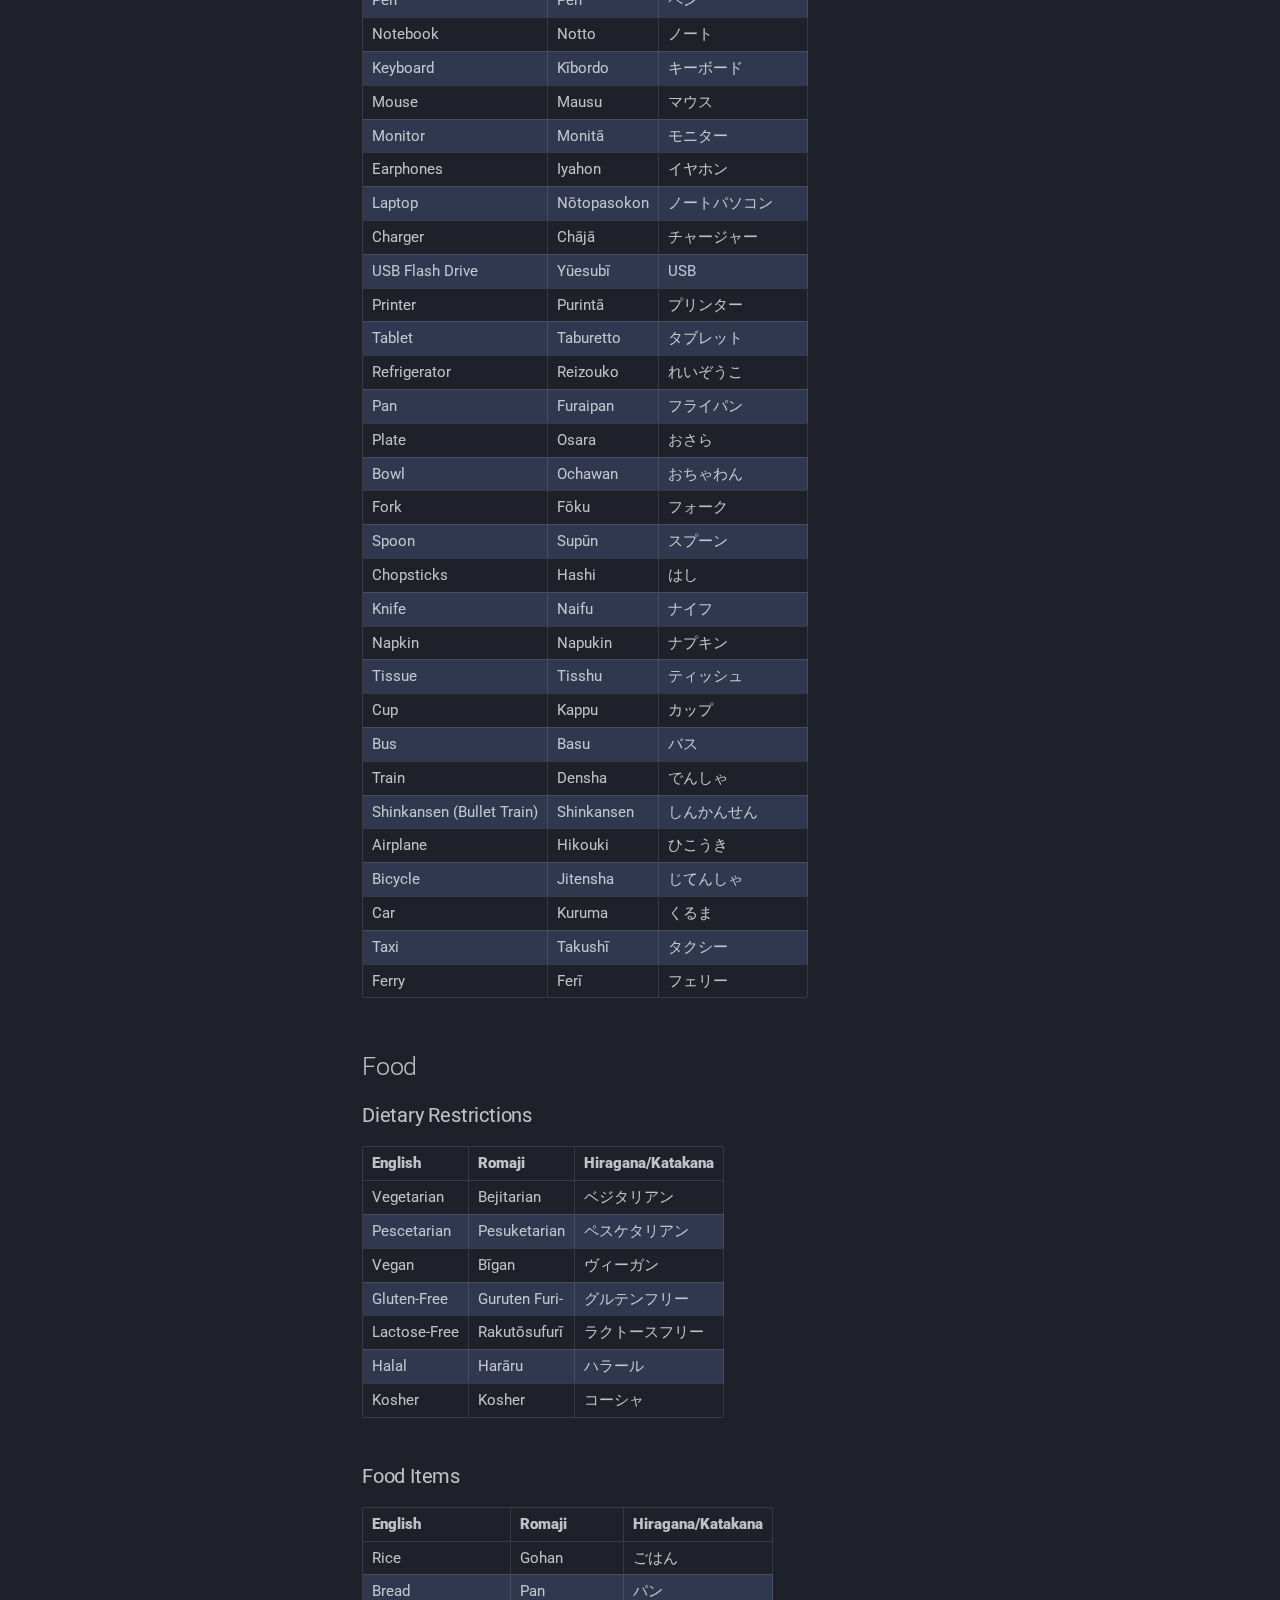
==== commit c754c0f1: "Deployed 3a3bb20 with MkDocs version: 1.6.1" ====
--- a/Japanese/Vocabulary/index.html
+++ b/Japanese/Vocabulary/index.html
@@ -485,6 +485,15 @@
   
 </li>
         
+          <li class="md-nav__item">
+  <a href="#seasons" class="md-nav__link">
+    <span class="md-ellipsis">
+      Seasons
+    </span>
+  </a>
+  
+</li>
+        
       </ul>
     </nav>
   
@@ -653,6 +662,39 @@
 </li>
       
         <li class="md-nav__item">
+  <a href="#persons" class="md-nav__link">
+    <span class="md-ellipsis">
+      Persons
+    </span>
+  </a>
+  
+    <nav class="md-nav" aria-label="Persons">
+      <ul class="md-nav__list">
+        
+          <li class="md-nav__item">
+  <a href="#family" class="md-nav__link">
+    <span class="md-ellipsis">
+      Family
+    </span>
+  </a>
+  
+</li>
+        
+          <li class="md-nav__item">
+  <a href="#workers" class="md-nav__link">
+    <span class="md-ellipsis">
+      Workers
+    </span>
+  </a>
+  
+</li>
+        
+      </ul>
+    </nav>
+  
+</li>
+      
+        <li class="md-nav__item">
   <a href="#animals" class="md-nav__link">
     <span class="md-ellipsis">
       Animals
@@ -668,6 +710,30 @@
     </span>
   </a>
   
+    <nav class="md-nav" aria-label="Places">
+      <ul class="md-nav__list">
+        
+          <li class="md-nav__item">
+  <a href="#transportation" class="md-nav__link">
+    <span class="md-ellipsis">
+      Transportation
+    </span>
+  </a>
+  
+</li>
+        
+          <li class="md-nav__item">
+  <a href="#offices" class="md-nav__link">
+    <span class="md-ellipsis">
+      Offices
+    </span>
+  </a>
+  
+</li>
+        
+      </ul>
+    </nav>
+  
 </li>
       
         <li class="md-nav__item">
@@ -685,6 +751,30 @@
       Food
     </span>
   </a>
+  
+    <nav class="md-nav" aria-label="Food">
+      <ul class="md-nav__list">
+        
+          <li class="md-nav__item">
+  <a href="#dietary-restrictions" class="md-nav__link">
+    <span class="md-ellipsis">
+      Dietary Restrictions
+    </span>
+  </a>
+  
+</li>
+        
+          <li class="md-nav__item">
+  <a href="#food-items" class="md-nav__link">
+    <span class="md-ellipsis">
+      Food Items
+    </span>
+  </a>
+  
+</li>
+        
+      </ul>
+    </nav>
   
 </li>
       
@@ -776,6 +866,15 @@
   
 </li>
         
+          <li class="md-nav__item">
+  <a href="#seasons" class="md-nav__link">
+    <span class="md-ellipsis">
+      Seasons
+    </span>
+  </a>
+  
+</li>
+        
       </ul>
     </nav>
   
@@ -944,6 +1043,39 @@
 </li>
       
         <li class="md-nav__item">
+  <a href="#persons" class="md-nav__link">
+    <span class="md-ellipsis">
+      Persons
+    </span>
+  </a>
+  
+    <nav class="md-nav" aria-label="Persons">
+      <ul class="md-nav__list">
+        
+          <li class="md-nav__item">
+  <a href="#family" class="md-nav__link">
+    <span class="md-ellipsis">
+      Family
+    </span>
+  </a>
+  
+</li>
+        
+          <li class="md-nav__item">
+  <a href="#workers" class="md-nav__link">
+    <span class="md-ellipsis">
+      Workers
+    </span>
+  </a>
+  
+</li>
+        
+      </ul>
+    </nav>
+  
+</li>
+      
+        <li class="md-nav__item">
   <a href="#animals" class="md-nav__link">
     <span class="md-ellipsis">
       Animals
@@ -959,6 +1091,30 @@
     </span>
   </a>
   
+    <nav class="md-nav" aria-label="Places">
+      <ul class="md-nav__list">
+        
+          <li class="md-nav__item">
+  <a href="#transportation" class="md-nav__link">
+    <span class="md-ellipsis">
+      Transportation
+    </span>
+  </a>
+  
+</li>
+        
+          <li class="md-nav__item">
+  <a href="#offices" class="md-nav__link">
+    <span class="md-ellipsis">
+      Offices
+    </span>
+  </a>
+  
+</li>
+        
+      </ul>
+    </nav>
+  
 </li>
       
         <li class="md-nav__item">
@@ -976,6 +1132,30 @@
       Food
     </span>
   </a>
+  
+    <nav class="md-nav" aria-label="Food">
+      <ul class="md-nav__list">
+        
+          <li class="md-nav__item">
+  <a href="#dietary-restrictions" class="md-nav__link">
+    <span class="md-ellipsis">
+      Dietary Restrictions
+    </span>
+  </a>
+  
+</li>
+        
+          <li class="md-nav__item">
+  <a href="#food-items" class="md-nav__link">
+    <span class="md-ellipsis">
+      Food Items
+    </span>
+  </a>
+  
+</li>
+        
+      </ul>
+    </nav>
   
 </li>
       
@@ -1264,6 +1444,7 @@
 </tr>
 </tbody>
 </table>
+<h3 id="seasons">Seasons</h3>
 <h2 id="time">Time</h2>
 <table>
 <thead>
@@ -2356,10 +2537,920 @@
 </tr>
 </tbody>
 </table>
+<h2 id="persons">Persons</h2>
+<h3 id="family">Family</h3>
+<table>
+<thead>
+<tr>
+<th><strong>English</strong></th>
+<th><strong>Romaji</strong></th>
+<th><strong>Hiragana/Katakana</strong></th>
+</tr>
+</thead>
+<tbody>
+<tr>
+<td>Mother</td>
+<td>Okaasan</td>
+<td>おかあさん</td>
+</tr>
+<tr>
+<td>Father</td>
+<td>Otousan</td>
+<td>おとうさん</td>
+</tr>
+<tr>
+<td>Grandmother</td>
+<td>Obaasan</td>
+<td>おばあさん</td>
+</tr>
+<tr>
+<td>Grandfather</td>
+<td>Ojiisan</td>
+<td>おじいさん</td>
+</tr>
+<tr>
+<td>Great-Grandmother</td>
+<td>Hiiobaasan</td>
+<td>ひいおばあさん</td>
+</tr>
+<tr>
+<td>Great-Grandfather</td>
+<td>Hiiojiisan</td>
+<td>ひいおじいさん</td>
+</tr>
+<tr>
+<td>Older Brother</td>
+<td>Oniisan</td>
+<td>おにいさん</td>
+</tr>
+<tr>
+<td>Older Sister</td>
+<td>Oneesan</td>
+<td>おねえさん</td>
+</tr>
+<tr>
+<td>Younger Brother</td>
+<td>Otouto</td>
+<td>おとうと</td>
+</tr>
+<tr>
+<td>Younger Sister</td>
+<td>Imouto</td>
+<td>いもうと</td>
+</tr>
+<tr>
+<td>Son</td>
+<td>Musuko</td>
+<td>むすこ</td>
+</tr>
+<tr>
+<td>Daughter</td>
+<td>Musume</td>
+<td>むすめ</td>
+</tr>
+<tr>
+<td>Husband</td>
+<td>Otto</td>
+<td>おっと</td>
+</tr>
+<tr>
+<td>Wife</td>
+<td>Tsuma</td>
+<td>つま</td>
+</tr>
+<tr>
+<td>Boyfriend</td>
+<td>Kareshi</td>
+<td>かれし</td>
+</tr>
+<tr>
+<td>Girlfriend</td>
+<td>Kanojo</td>
+<td>かのじょ</td>
+</tr>
+<tr>
+<td>Niece</td>
+<td>Mei</td>
+<td>めい</td>
+</tr>
+<tr>
+<td>Nephew</td>
+<td>Oi</td>
+<td>おい</td>
+</tr>
+</tbody>
+</table>
+<h3 id="workers">Workers</h3>
+<table>
+<thead>
+<tr>
+<th><strong>English</strong></th>
+<th><strong>Romaji</strong></th>
+<th><strong>Hiragana/Katakana</strong></th>
+</tr>
+</thead>
+<tbody>
+<tr>
+<td>Secretary</td>
+<td>Hisho</td>
+<td>ひしょ</td>
+</tr>
+<tr>
+<td>Director</td>
+<td>Kantoku</td>
+<td>かんとく</td>
+</tr>
+<tr>
+<td>Police Officer</td>
+<td>Keisatsukan</td>
+<td>けいさつかん</td>
+</tr>
+<tr>
+<td>Lawyer</td>
+<td>Bengoshi</td>
+<td>べんごし</td>
+</tr>
+<tr>
+<td>Nurse</td>
+<td>Kangoshi</td>
+<td>かんごし</td>
+</tr>
+<tr>
+<td>Doctor</td>
+<td>Isha</td>
+<td>いしゃ</td>
+</tr>
+<tr>
+<td>Dentist</td>
+<td>Haisha</td>
+<td>はいしゃ</td>
+</tr>
+<tr>
+<td>Post Office Worker</td>
+<td>Yuubinkyokuin</td>
+<td>ゆうびんきょくいん</td>
+</tr>
+<tr>
+<td>Security Guard</td>
+<td>Keibiin</td>
+<td>けいびいん</td>
+</tr>
+<tr>
+<td>Teacher</td>
+<td>Sensei</td>
+<td>せんせい</td>
+</tr>
+<tr>
+<td>Chef/Cook</td>
+<td>Ryourinin</td>
+<td>りょうりにん</td>
+</tr>
+<tr>
+<td>Engineer</td>
+<td>Enjinia</td>
+<td>エンジニア</td>
+</tr>
+<tr>
+<td>Pilot</td>
+<td>Sourishi</td>
+<td>そうりし</td>
+</tr>
+<tr>
+<td>Accountant</td>
+<td>Kaikeishi</td>
+<td>かいけいし</td>
+</tr>
+<tr>
+<td>Firefighter</td>
+<td>Shouboushi</td>
+<td>しょうぼうし</td>
+</tr>
+<tr>
+<td>Waiter/Waitress</td>
+<td>Weitaa</td>
+<td>ウェイター/ウェイトレス</td>
+</tr>
+<tr>
+<td>Artist</td>
+<td>Geijutsuka</td>
+<td>げいじゅつか</td>
+</tr>
+<tr>
+<td>Musician</td>
+<td>Ongakuka</td>
+<td>おんがくか</td>
+</tr>
+<tr>
+<td>Farmer</td>
+<td>Nouka</td>
+<td>のうか</td>
+</tr>
+<tr>
+<td>Programmer</td>
+<td>Puroguramaa</td>
+<td>プログラマー</td>
+</tr>
+<tr>
+<td>Librarian</td>
+<td>Toshokanin</td>
+<td>としょかんいん</td>
+</tr>
+</tbody>
+</table>
 <h2 id="animals">Animals</h2>
+<table>
+<thead>
+<tr>
+<th><strong>English</strong></th>
+<th><strong>Romaji</strong></th>
+<th><strong>Hiragana/Katakana</strong></th>
+</tr>
+</thead>
+<tbody>
+<tr>
+<td>Dog</td>
+<td>Inu</td>
+<td>いぬ</td>
+</tr>
+<tr>
+<td>Cat</td>
+<td>Neko</td>
+<td>ねこ</td>
+</tr>
+<tr>
+<td>Bird</td>
+<td>Tori</td>
+<td>とり</td>
+</tr>
+<tr>
+<td>Fish</td>
+<td>Sakana</td>
+<td>さかな</td>
+</tr>
+<tr>
+<td>Cow</td>
+<td>Ushi</td>
+<td>うし</td>
+</tr>
+<tr>
+<td>Horse</td>
+<td>Uma</td>
+<td>うま</td>
+</tr>
+<tr>
+<td>Pig</td>
+<td>Buta</td>
+<td>ぶた</td>
+</tr>
+<tr>
+<td>Chicken</td>
+<td>Niwatori</td>
+<td>にわとり</td>
+</tr>
+<tr>
+<td>Rabbit</td>
+<td>Usagi</td>
+<td>うさぎ</td>
+</tr>
+<tr>
+<td>Sheep</td>
+<td>Hitsuji</td>
+<td>ひつじ</td>
+</tr>
+<tr>
+<td>Duck</td>
+<td>Ahiru</td>
+<td>あひる</td>
+</tr>
+<tr>
+<td>Deer</td>
+<td>Shika</td>
+<td>しか</td>
+</tr>
+<tr>
+<td>Bear</td>
+<td>Kuma</td>
+<td>くま</td>
+</tr>
+<tr>
+<td>Monkey</td>
+<td>Saru</td>
+<td>さる</td>
+</tr>
+<tr>
+<td>Snake</td>
+<td>Hebi</td>
+<td>へび</td>
+</tr>
+<tr>
+<td>Frog</td>
+<td>Kaeru</td>
+<td>かえる</td>
+</tr>
+<tr>
+<td>Elephant</td>
+<td>Zou</td>
+<td>ぞう</td>
+</tr>
+<tr>
+<td>Tiger</td>
+<td>Tora</td>
+<td>とら</td>
+</tr>
+<tr>
+<td>Lion</td>
+<td>Raion</td>
+<td>ライオン</td>
+</tr>
+<tr>
+<td>Giraffe</td>
+<td>Kirin</td>
+<td>きりん</td>
+</tr>
+</tbody>
+</table>
 <h2 id="places">Places</h2>
+<h3 id="transportation">Transportation</h3>
+<table>
+<thead>
+<tr>
+<th><strong>English</strong></th>
+<th><strong>Romaji</strong></th>
+<th><strong>Hiragana/Katakana</strong></th>
+</tr>
+</thead>
+<tbody>
+<tr>
+<td>Bus Stop</td>
+<td>Basu Tei</td>
+<td>バスてい</td>
+</tr>
+<tr>
+<td>Train Station</td>
+<td>Eki</td>
+<td>えき</td>
+</tr>
+<tr>
+<td>Airport</td>
+<td>Kuukou</td>
+<td>くうこう</td>
+</tr>
+<tr>
+<td>Taxi Stand</td>
+<td>Takushi Noriba</td>
+<td>タクシーのりば</td>
+</tr>
+<tr>
+<td>Harbor/Port</td>
+<td>Minato</td>
+<td>みなと</td>
+</tr>
+<tr>
+<td>Subway Station</td>
+<td>Chikatetsu no Eki</td>
+<td>ちかてつのえき</td>
+</tr>
+<tr>
+<td>Ferry Terminal</td>
+<td>Feri Noriba</td>
+<td>フェリーのりば</td>
+</tr>
+<tr>
+<td>Parking Lot</td>
+<td>Chuusha Jou</td>
+<td>ちゅうしゃじょう</td>
+</tr>
+<tr>
+<td>Gas Station</td>
+<td>Gasorin Sutando</td>
+<td>ガソリンスタンド</td>
+</tr>
+<tr>
+<td>Highway Service Area</td>
+<td>Sabisu Eri</td>
+<td>サービスエリア</td>
+</tr>
+</tbody>
+</table>
+<h3 id="offices">Offices</h3>
+<table>
+<thead>
+<tr>
+<th><strong>English</strong></th>
+<th><strong>Romaji</strong></th>
+<th><strong>Hiragana/Katakana</strong></th>
+</tr>
+</thead>
+<tbody>
+<tr>
+<td>Post Office</td>
+<td>Yuubinkyoku</td>
+<td>ゆうびんきょく</td>
+</tr>
+<tr>
+<td>Dentist Office</td>
+<td>Haisha no Shitsu</td>
+<td>はいしゃのしつ</td>
+</tr>
+<tr>
+<td>Hospital</td>
+<td>Byouin</td>
+<td>びょういん</td>
+</tr>
+<tr>
+<td>Clinic</td>
+<td>Shinryoujo</td>
+<td>しんりょうじょ</td>
+</tr>
+<tr>
+<td>Main Office</td>
+<td>Honsha</td>
+<td>ほんしゃ</td>
+</tr>
+<tr>
+<td>Branch Office</td>
+<td>Shiten / Shisha</td>
+<td>してん / ししゃ</td>
+</tr>
+<tr>
+<td>Police Station</td>
+<td>Keisatsusho</td>
+<td>けいさつしょ</td>
+</tr>
+<tr>
+<td>Fire Station</td>
+<td>Shoubousho</td>
+<td>しょうぼうしょ</td>
+</tr>
+<tr>
+<td>Factory</td>
+<td>Koujou</td>
+<td>こうじょう</td>
+</tr>
+<tr>
+<td>Library</td>
+<td>Toshokan</td>
+<td>としょかん</td>
+</tr>
+<tr>
+<td>Elementary School</td>
+<td>Shougakkou</td>
+<td>しょうがっこう</td>
+</tr>
+<tr>
+<td>Middle School</td>
+<td>Chuugakkou</td>
+<td>ちゅうがっこう</td>
+</tr>
+<tr>
+<td>High School</td>
+<td>Koukousei</td>
+<td>こうこうせい</td>
+</tr>
+<tr>
+<td>University</td>
+<td>Daigaku</td>
+<td>だいがく</td>
+</tr>
+<tr>
+<td>Vocational School</td>
+<td>Senmon Gakkou</td>
+<td>せんもんがっこう</td>
+</tr>
+</tbody>
+</table>
 <h2 id="objects">Objects</h2>
+<table>
+<thead>
+<tr>
+<th><strong>English</strong></th>
+<th><strong>Romaji</strong></th>
+<th><strong>Hiragana/Katakana</strong></th>
+</tr>
+</thead>
+<tbody>
+<tr>
+<td>Smartphone</td>
+<td>Sumaho</td>
+<td>スマホ</td>
+</tr>
+<tr>
+<td>Wallet</td>
+<td>Saifu</td>
+<td>さいふ</td>
+</tr>
+<tr>
+<td>Bag</td>
+<td>Kaban</td>
+<td>かばん</td>
+</tr>
+<tr>
+<td>Chair</td>
+<td>Isu</td>
+<td>いす</td>
+</tr>
+<tr>
+<td>Watch</td>
+<td>Tokei</td>
+<td>とけい</td>
+</tr>
+<tr>
+<td>Glasses</td>
+<td>Megane</td>
+<td>めがね</td>
+</tr>
+<tr>
+<td>Umbrella</td>
+<td>Kasa</td>
+<td>かさ</td>
+</tr>
+<tr>
+<td>Shoes</td>
+<td>Kutsu</td>
+<td>くつ</td>
+</tr>
+<tr>
+<td>Table</td>
+<td>Teeburu</td>
+<td>テーブル</td>
+</tr>
+<tr>
+<td>Pen</td>
+<td>Pen</td>
+<td>ペン</td>
+</tr>
+<tr>
+<td>Notebook</td>
+<td>Notto</td>
+<td>ノート</td>
+</tr>
+<tr>
+<td>Keyboard</td>
+<td>Kībordo</td>
+<td>キーボード</td>
+</tr>
+<tr>
+<td>Mouse</td>
+<td>Mausu</td>
+<td>マウス</td>
+</tr>
+<tr>
+<td>Monitor</td>
+<td>Monitā</td>
+<td>モニター</td>
+</tr>
+<tr>
+<td>Earphones</td>
+<td>Iyahon</td>
+<td>イヤホン</td>
+</tr>
+<tr>
+<td>Laptop</td>
+<td>Nōtopasokon</td>
+<td>ノートパソコン</td>
+</tr>
+<tr>
+<td>Charger</td>
+<td>Chājā</td>
+<td>チャージャー</td>
+</tr>
+<tr>
+<td>USB Flash Drive</td>
+<td>Yūesubī</td>
+<td>USB</td>
+</tr>
+<tr>
+<td>Printer</td>
+<td>Purintā</td>
+<td>プリンター</td>
+</tr>
+<tr>
+<td>Tablet</td>
+<td>Taburetto</td>
+<td>タブレット</td>
+</tr>
+<tr>
+<td>Refrigerator</td>
+<td>Reizouko</td>
+<td>れいぞうこ</td>
+</tr>
+<tr>
+<td>Pan</td>
+<td>Furaipan</td>
+<td>フライパン</td>
+</tr>
+<tr>
+<td>Plate</td>
+<td>Osara</td>
+<td>おさら</td>
+</tr>
+<tr>
+<td>Bowl</td>
+<td>Ochawan</td>
+<td>おちゃわん</td>
+</tr>
+<tr>
+<td>Fork</td>
+<td>Fōku</td>
+<td>フォーク</td>
+</tr>
+<tr>
+<td>Spoon</td>
+<td>Supūn</td>
+<td>スプーン</td>
+</tr>
+<tr>
+<td>Chopsticks</td>
+<td>Hashi</td>
+<td>はし</td>
+</tr>
+<tr>
+<td>Knife</td>
+<td>Naifu</td>
+<td>ナイフ</td>
+</tr>
+<tr>
+<td>Napkin</td>
+<td>Napukin</td>
+<td>ナプキン</td>
+</tr>
+<tr>
+<td>Tissue</td>
+<td>Tisshu</td>
+<td>ティッシュ</td>
+</tr>
+<tr>
+<td>Cup</td>
+<td>Kappu</td>
+<td>カップ</td>
+</tr>
+<tr>
+<td>Bus</td>
+<td>Basu</td>
+<td>バス</td>
+</tr>
+<tr>
+<td>Train</td>
+<td>Densha</td>
+<td>でんしゃ</td>
+</tr>
+<tr>
+<td>Shinkansen (Bullet Train)</td>
+<td>Shinkansen</td>
+<td>しんかんせん</td>
+</tr>
+<tr>
+<td>Airplane</td>
+<td>Hikouki</td>
+<td>ひこうき</td>
+</tr>
+<tr>
+<td>Bicycle</td>
+<td>Jitensha</td>
+<td>じてんしゃ</td>
+</tr>
+<tr>
+<td>Car</td>
+<td>Kuruma</td>
+<td>くるま</td>
+</tr>
+<tr>
+<td>Taxi</td>
+<td>Takushī</td>
+<td>タクシー</td>
+</tr>
+<tr>
+<td>Ferry</td>
+<td>Ferī</td>
+<td>フェリー</td>
+</tr>
+</tbody>
+</table>
 <h2 id="food">Food</h2>
+<h3 id="dietary-restrictions">Dietary Restrictions</h3>
+<table>
+<thead>
+<tr>
+<th><strong>English</strong></th>
+<th><strong>Romaji</strong></th>
+<th><strong>Hiragana/Katakana</strong></th>
+</tr>
+</thead>
+<tbody>
+<tr>
+<td>Vegetarian</td>
+<td>Bejitarian</td>
+<td>ベジタリアン</td>
+</tr>
+<tr>
+<td>Pescetarian</td>
+<td>Pesuketarian</td>
+<td>ペスケタリアン</td>
+</tr>
+<tr>
+<td>Vegan</td>
+<td>Bīgan</td>
+<td>ヴィーガン</td>
+</tr>
+<tr>
+<td>Gluten-Free</td>
+<td>Guruten Furi-</td>
+<td>グルテンフリー</td>
+</tr>
+<tr>
+<td>Lactose-Free</td>
+<td>Rakutōsufurī</td>
+<td>ラクトースフリー</td>
+</tr>
+<tr>
+<td>Halal</td>
+<td>Harāru</td>
+<td>ハラール</td>
+</tr>
+<tr>
+<td>Kosher</td>
+<td>Kosher</td>
+<td>コーシャ</td>
+</tr>
+</tbody>
+</table>
+<h3 id="food-items">Food Items</h3>
+<table>
+<thead>
+<tr>
+<th><strong>English</strong></th>
+<th><strong>Romaji</strong></th>
+<th><strong>Hiragana/Katakana</strong></th>
+</tr>
+</thead>
+<tbody>
+<tr>
+<td>Rice</td>
+<td>Gohan</td>
+<td>ごはん</td>
+</tr>
+<tr>
+<td>Bread</td>
+<td>Pan</td>
+<td>パン</td>
+</tr>
+<tr>
+<td>Noodles</td>
+<td>Men</td>
+<td>めん</td>
+</tr>
+<tr>
+<td>Sushi</td>
+<td>Sushi</td>
+<td>すし</td>
+</tr>
+<tr>
+<td>Tempura</td>
+<td>Tenpura</td>
+<td>てんぷら</td>
+</tr>
+<tr>
+<td>Tofu</td>
+<td>Tōfu</td>
+<td>とうふ</td>
+</tr>
+<tr>
+<td>Miso Soup</td>
+<td>Misoshiru</td>
+<td>みそしる</td>
+</tr>
+<tr>
+<td>Soy Sauce</td>
+<td>Shōyu</td>
+<td>しょうゆ</td>
+</tr>
+<tr>
+<td>Seaweed</td>
+<td>Nori</td>
+<td>のり</td>
+</tr>
+<tr>
+<td>Chickpeas</td>
+<td>Hiyoko Mame</td>
+<td>ひよこまめ</td>
+</tr>
+<tr>
+<td>Black Beans</td>
+<td>Kuromame</td>
+<td>くろまめ</td>
+</tr>
+<tr>
+<td>Kidney Beans</td>
+<td>Kintokimame</td>
+<td>きんときまめ</td>
+</tr>
+<tr>
+<td>Red Beans (Adzuki)</td>
+<td>Azukimame</td>
+<td>あずきまめ</td>
+</tr>
+<tr>
+<td>Soybeans</td>
+<td>Daizu</td>
+<td>だいず</td>
+</tr>
+<tr>
+<td>Lentils</td>
+<td>Renzu Mame</td>
+<td>レンズまめ</td>
+</tr>
+<tr>
+<td>Peas</td>
+<td>Endōmame</td>
+<td>えんどうまめ</td>
+</tr>
+<tr>
+<td>Green Beans</td>
+<td>Sando Mame</td>
+<td>さんどまめ</td>
+</tr>
+<tr>
+<td>Broad Beans</td>
+<td>Soramame</td>
+<td>そらまめ</td>
+</tr>
+<tr>
+<td>Potato</td>
+<td>Jagaimo</td>
+<td>じゃがいも</td>
+</tr>
+<tr>
+<td>Carrot</td>
+<td>Ninjin</td>
+<td>にんじん</td>
+</tr>
+<tr>
+<td>Tomato</td>
+<td>Tomato</td>
+<td>トマト</td>
+</tr>
+<tr>
+<td>Onion</td>
+<td>Tamanegi</td>
+<td>たまねぎ</td>
+</tr>
+<tr>
+<td>Cabbage</td>
+<td>Kyabetsu</td>
+<td>キャベツ</td>
+</tr>
+<tr>
+<td>Lettuce</td>
+<td>Retasu</td>
+<td>レタス</td>
+</tr>
+<tr>
+<td>Cucumber</td>
+<td>Kyūri</td>
+<td>きゅうり</td>
+</tr>
+<tr>
+<td>Spinach</td>
+<td>Hōrensō</td>
+<td>ほうれんそう</td>
+</tr>
+<tr>
+<td>Broccoli</td>
+<td>Burokkorī</td>
+<td>ブロッコリー</td>
+</tr>
+<tr>
+<td>Cauliflower</td>
+<td>Karifurawā</td>
+<td>カリフラワー</td>
+</tr>
+<tr>
+<td>Pumpkin</td>
+<td>Kabocha</td>
+<td>かぼちゃ</td>
+</tr>
+<tr>
+<td>Radish</td>
+<td>Daikon</td>
+<td>だいこん</td>
+</tr>
+<tr>
+<td>Eggplant</td>
+<td>Nasubi</td>
+<td>なすび</td>
+</tr>
+<tr>
+<td>Bell Pepper</td>
+<td>Pīman</td>
+<td>ピーマン</td>
+</tr>
+<tr>
+<td>Corn</td>
+<td>Tōmorokoshi</td>
+<td>とうもろこし</td>
+</tr>
+</tbody>
+</table>
 
 
 
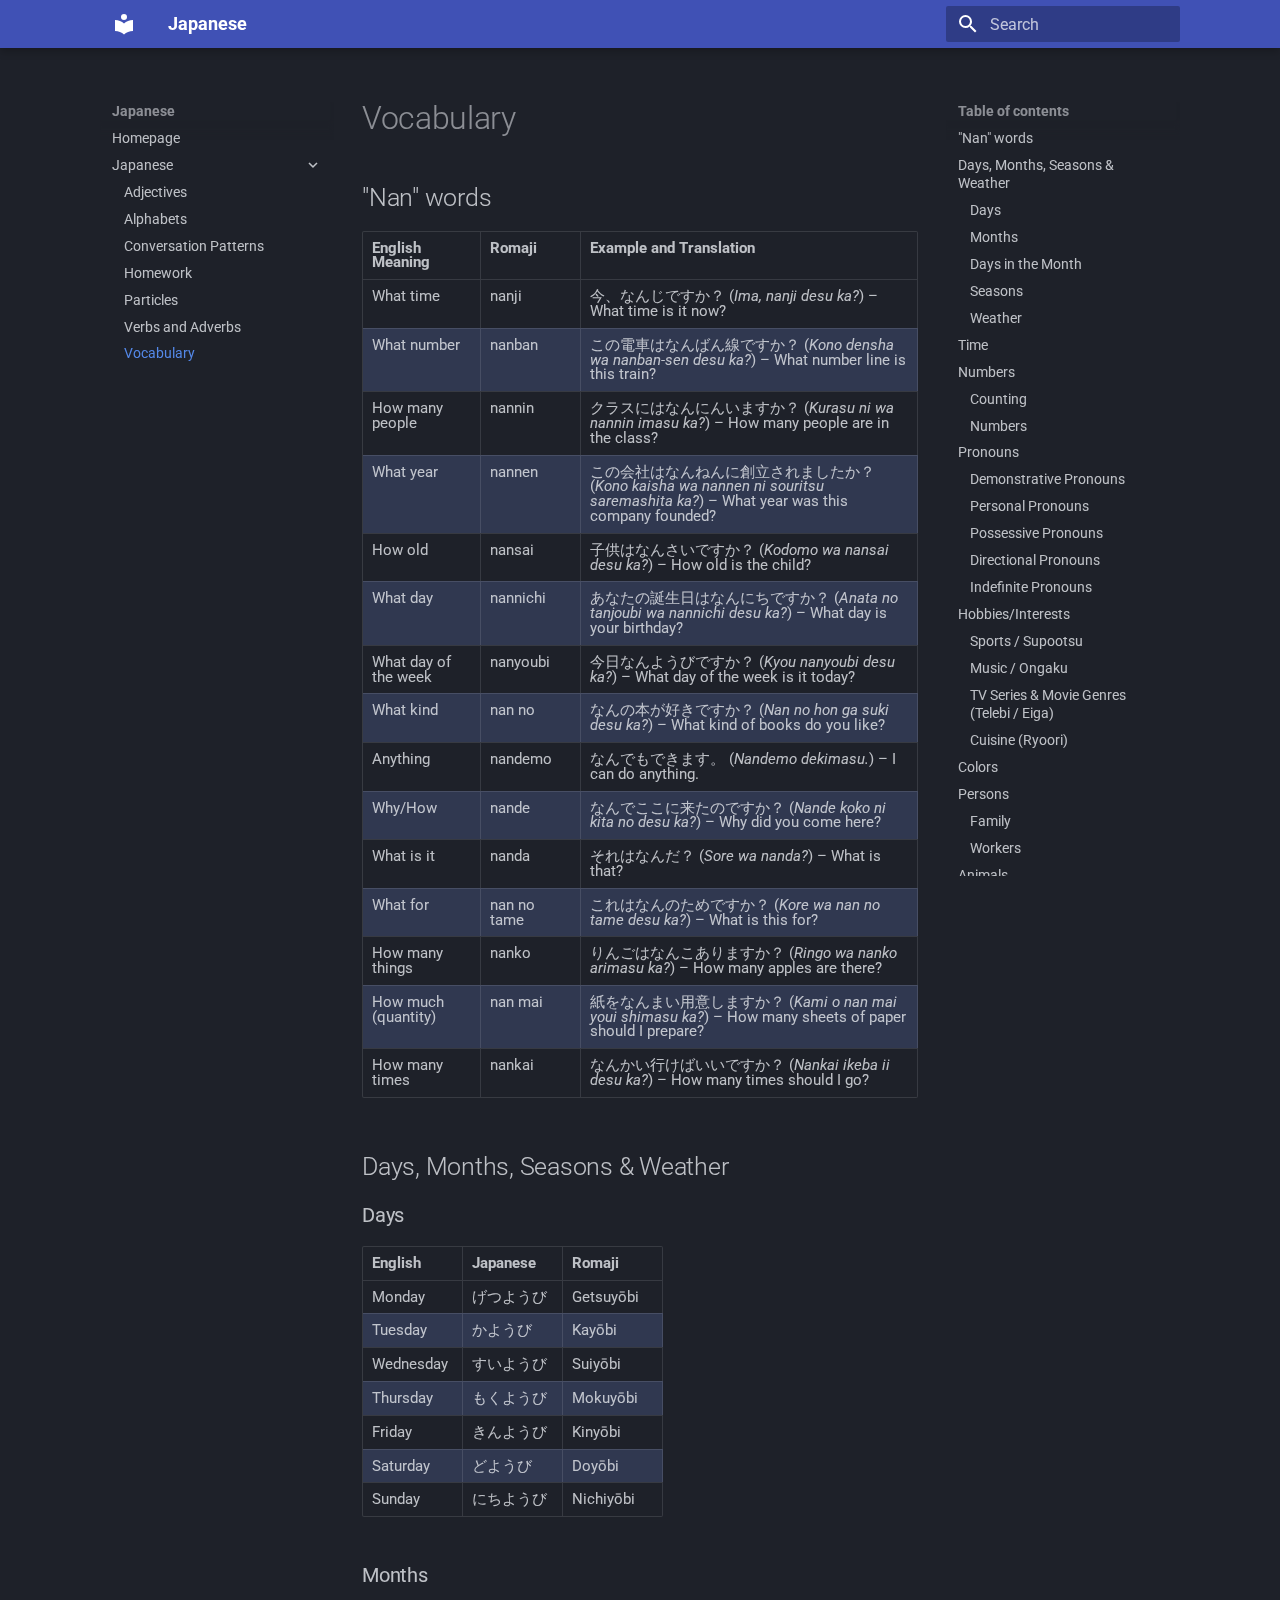
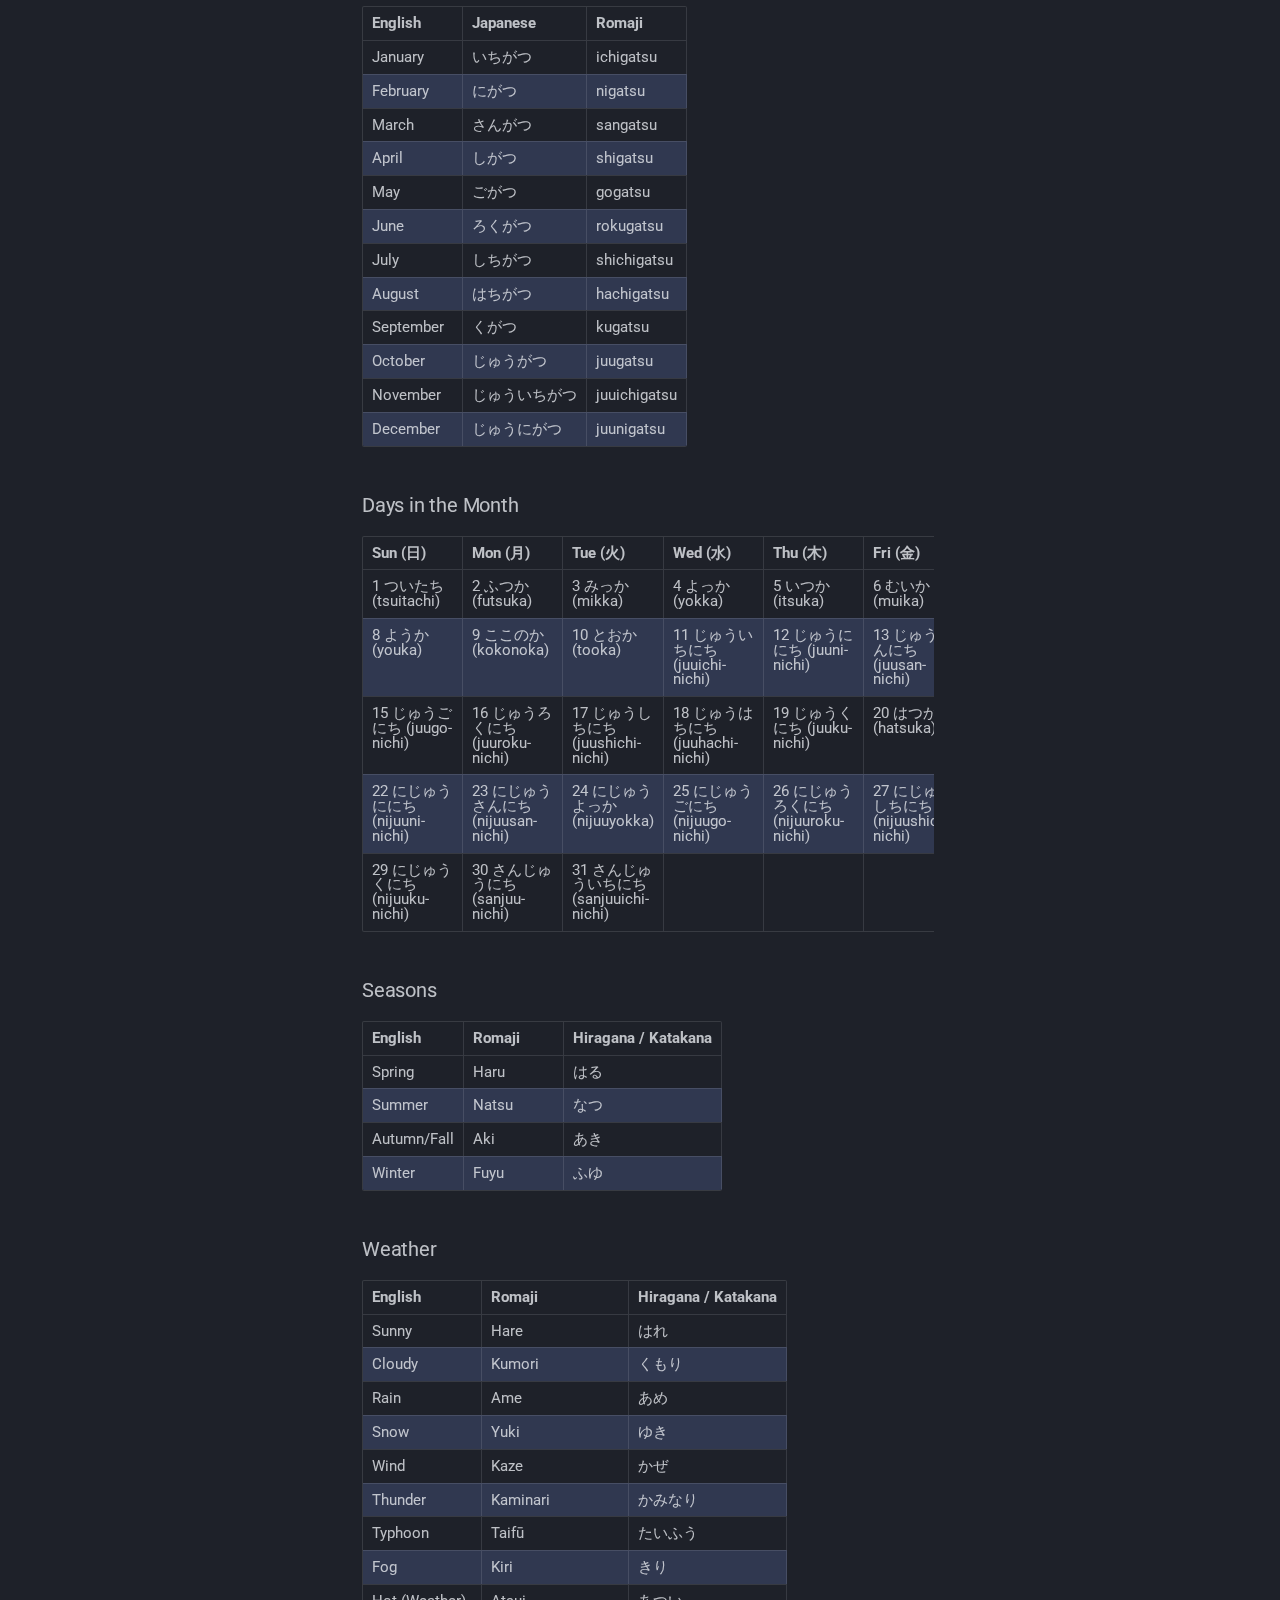
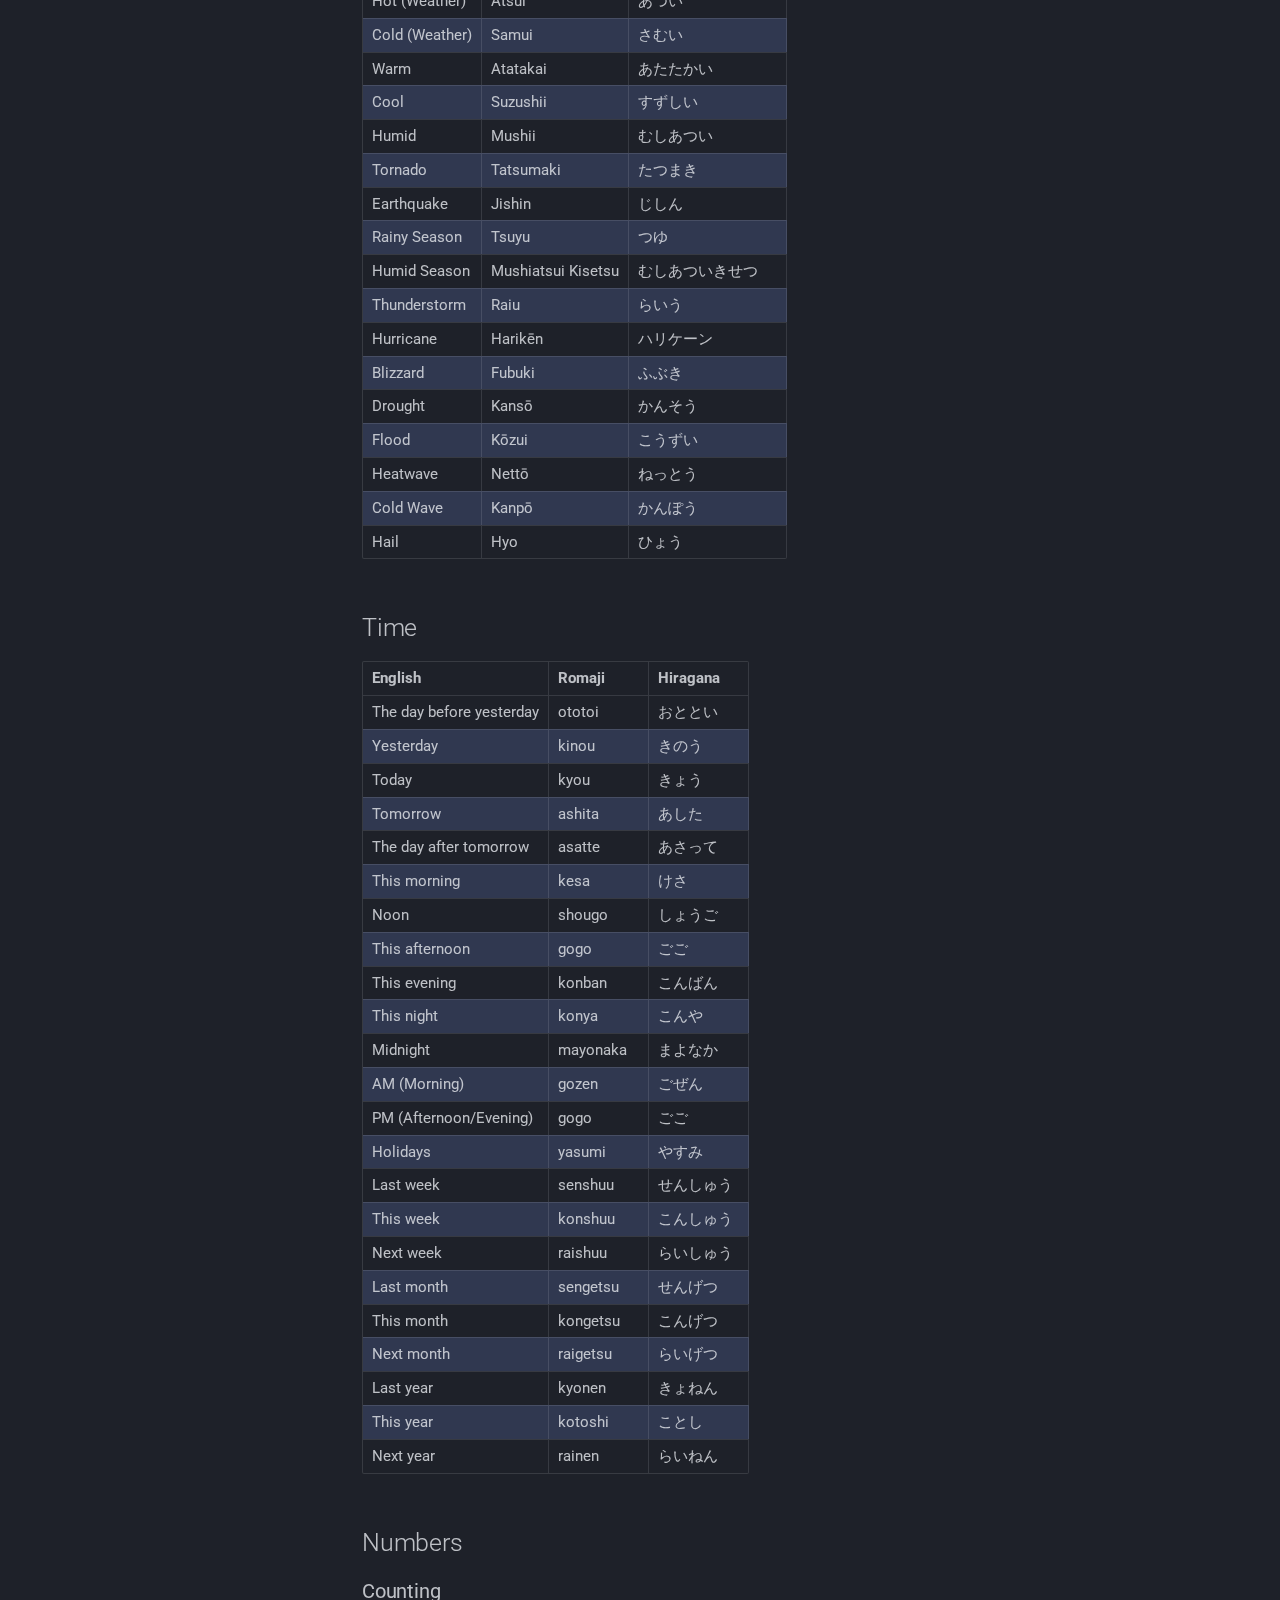
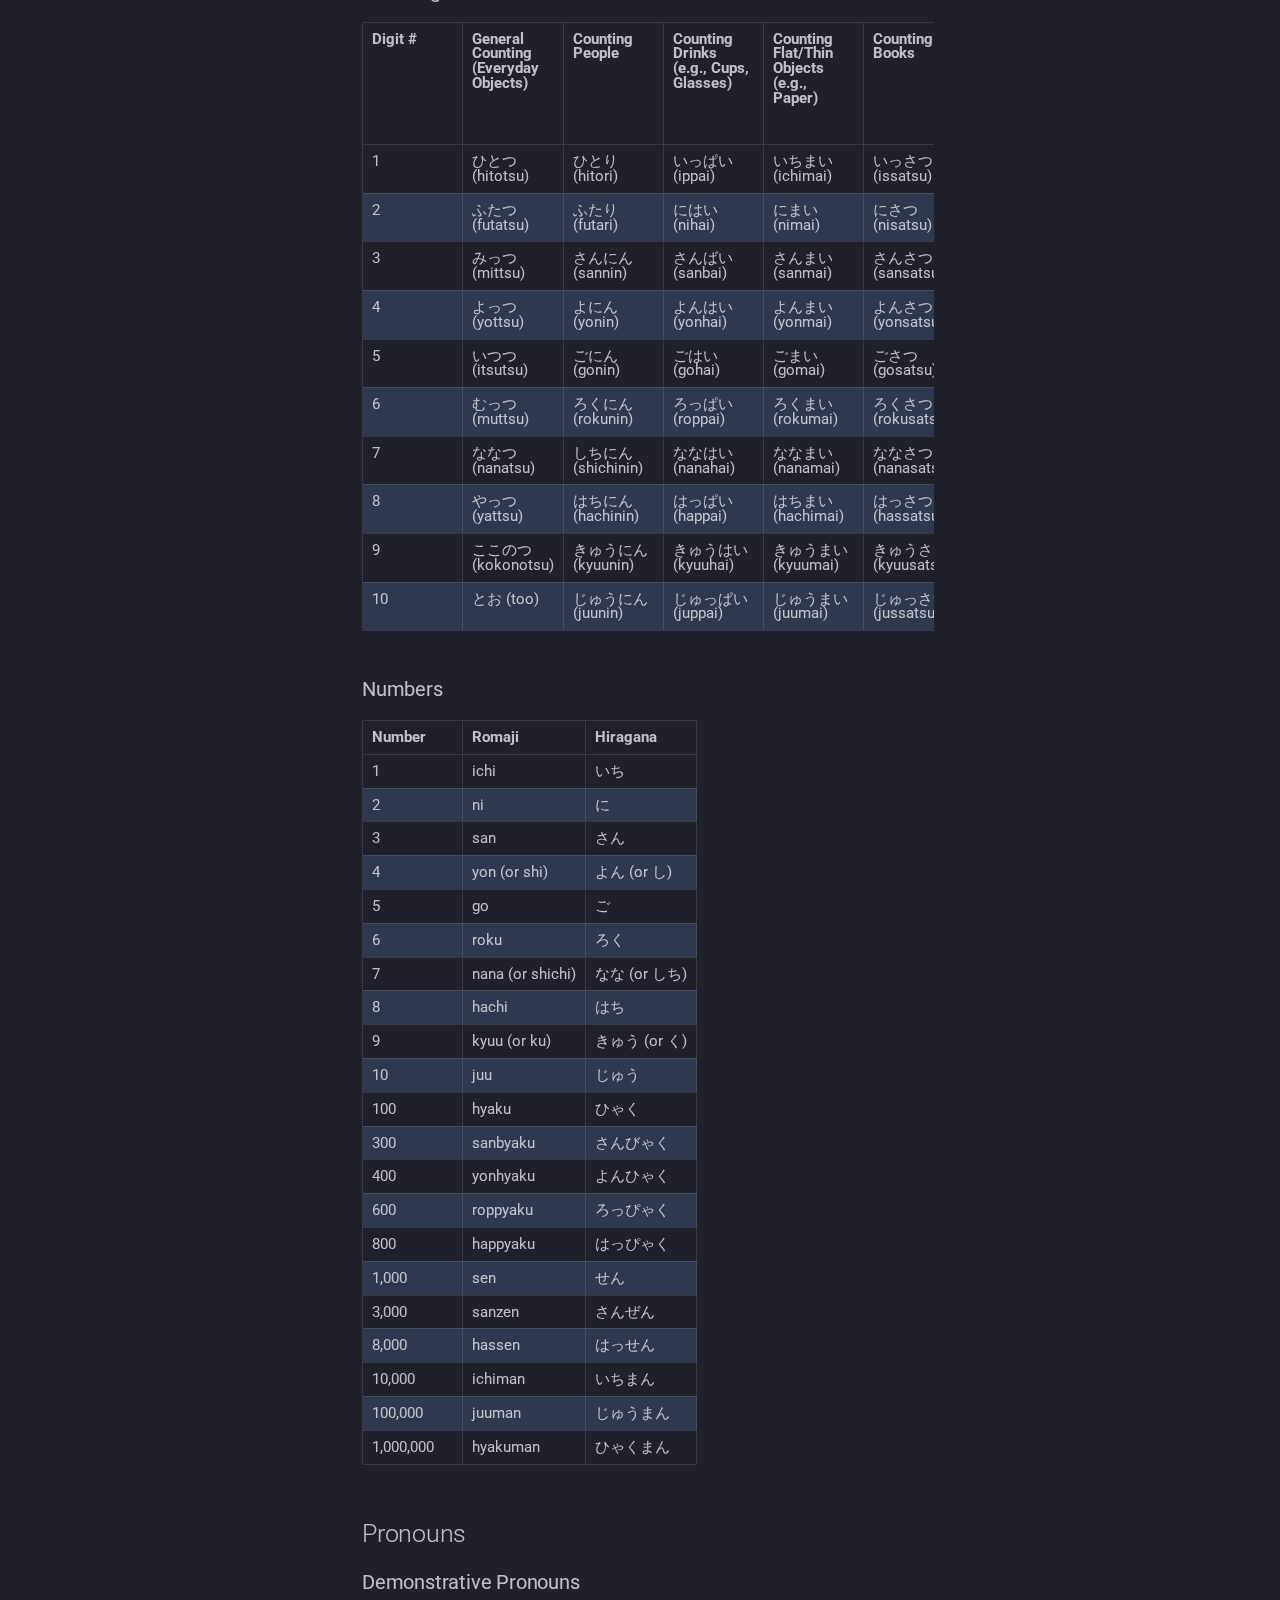
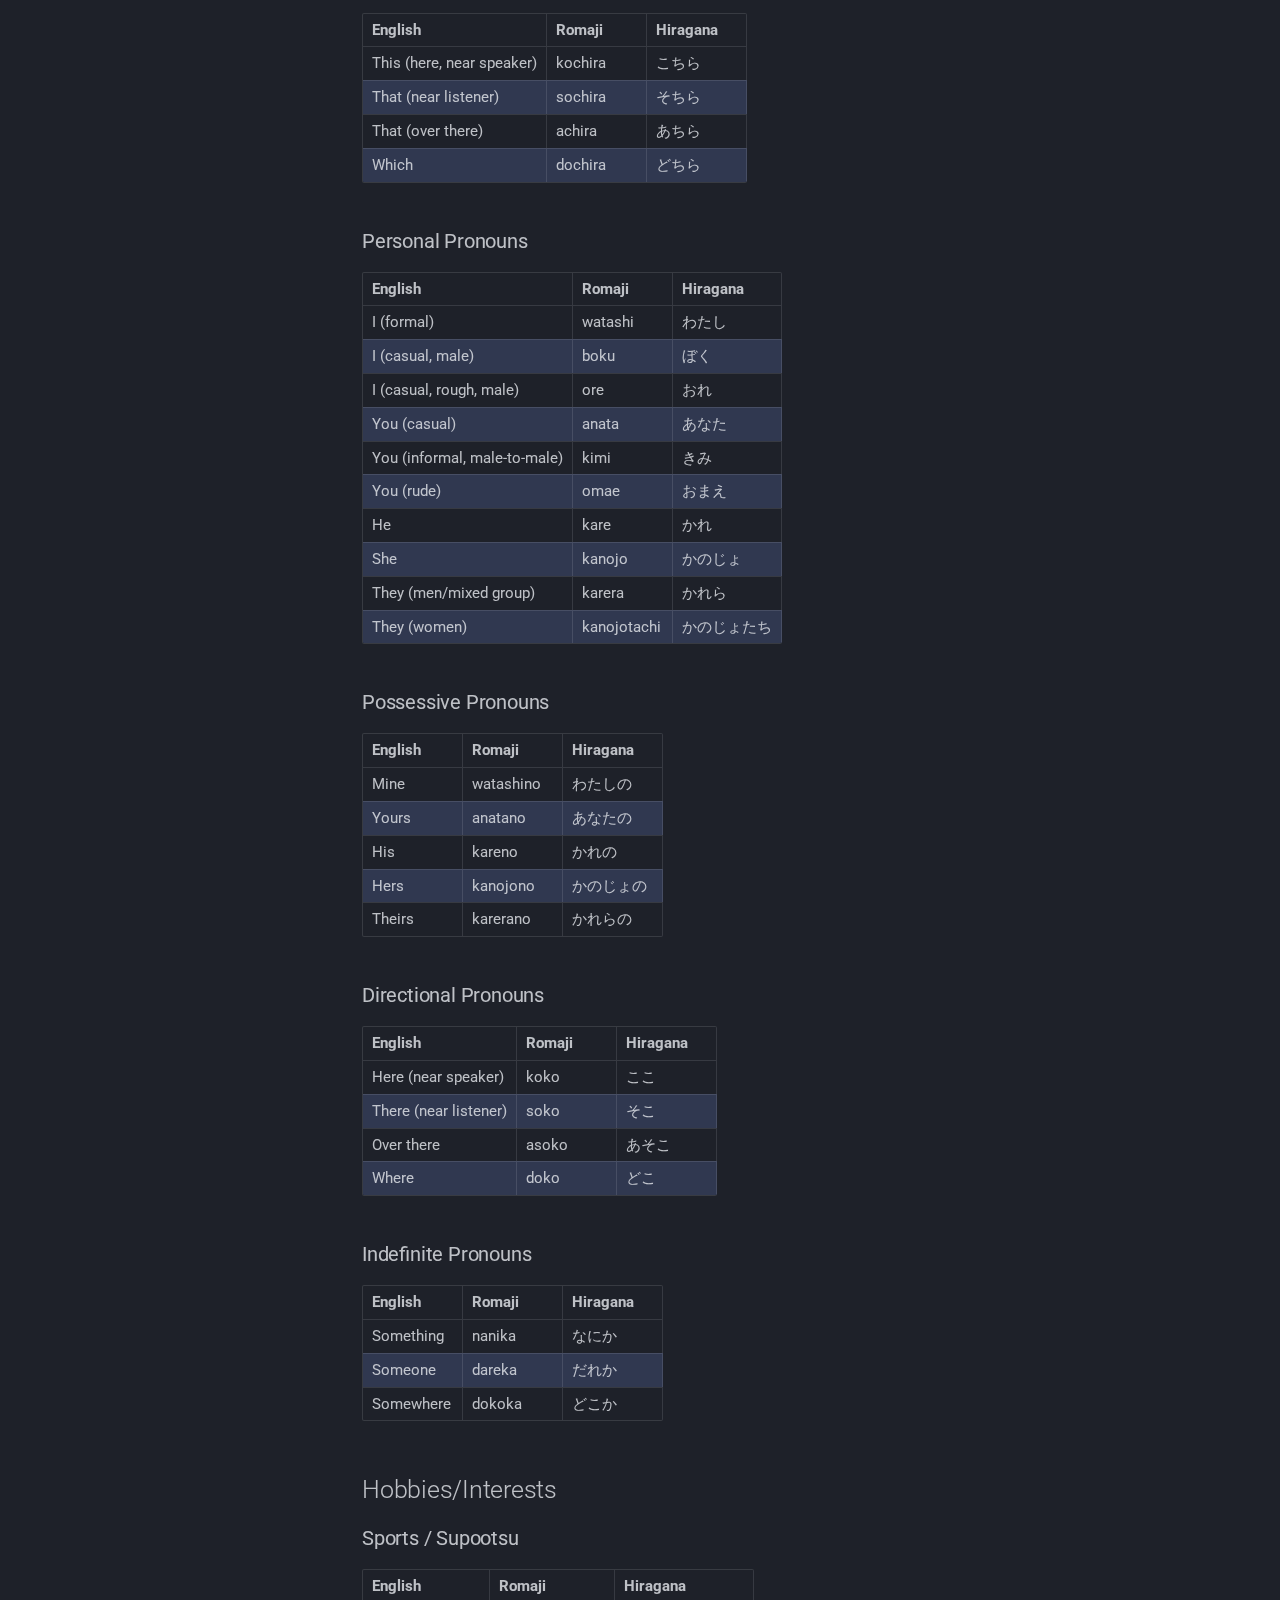
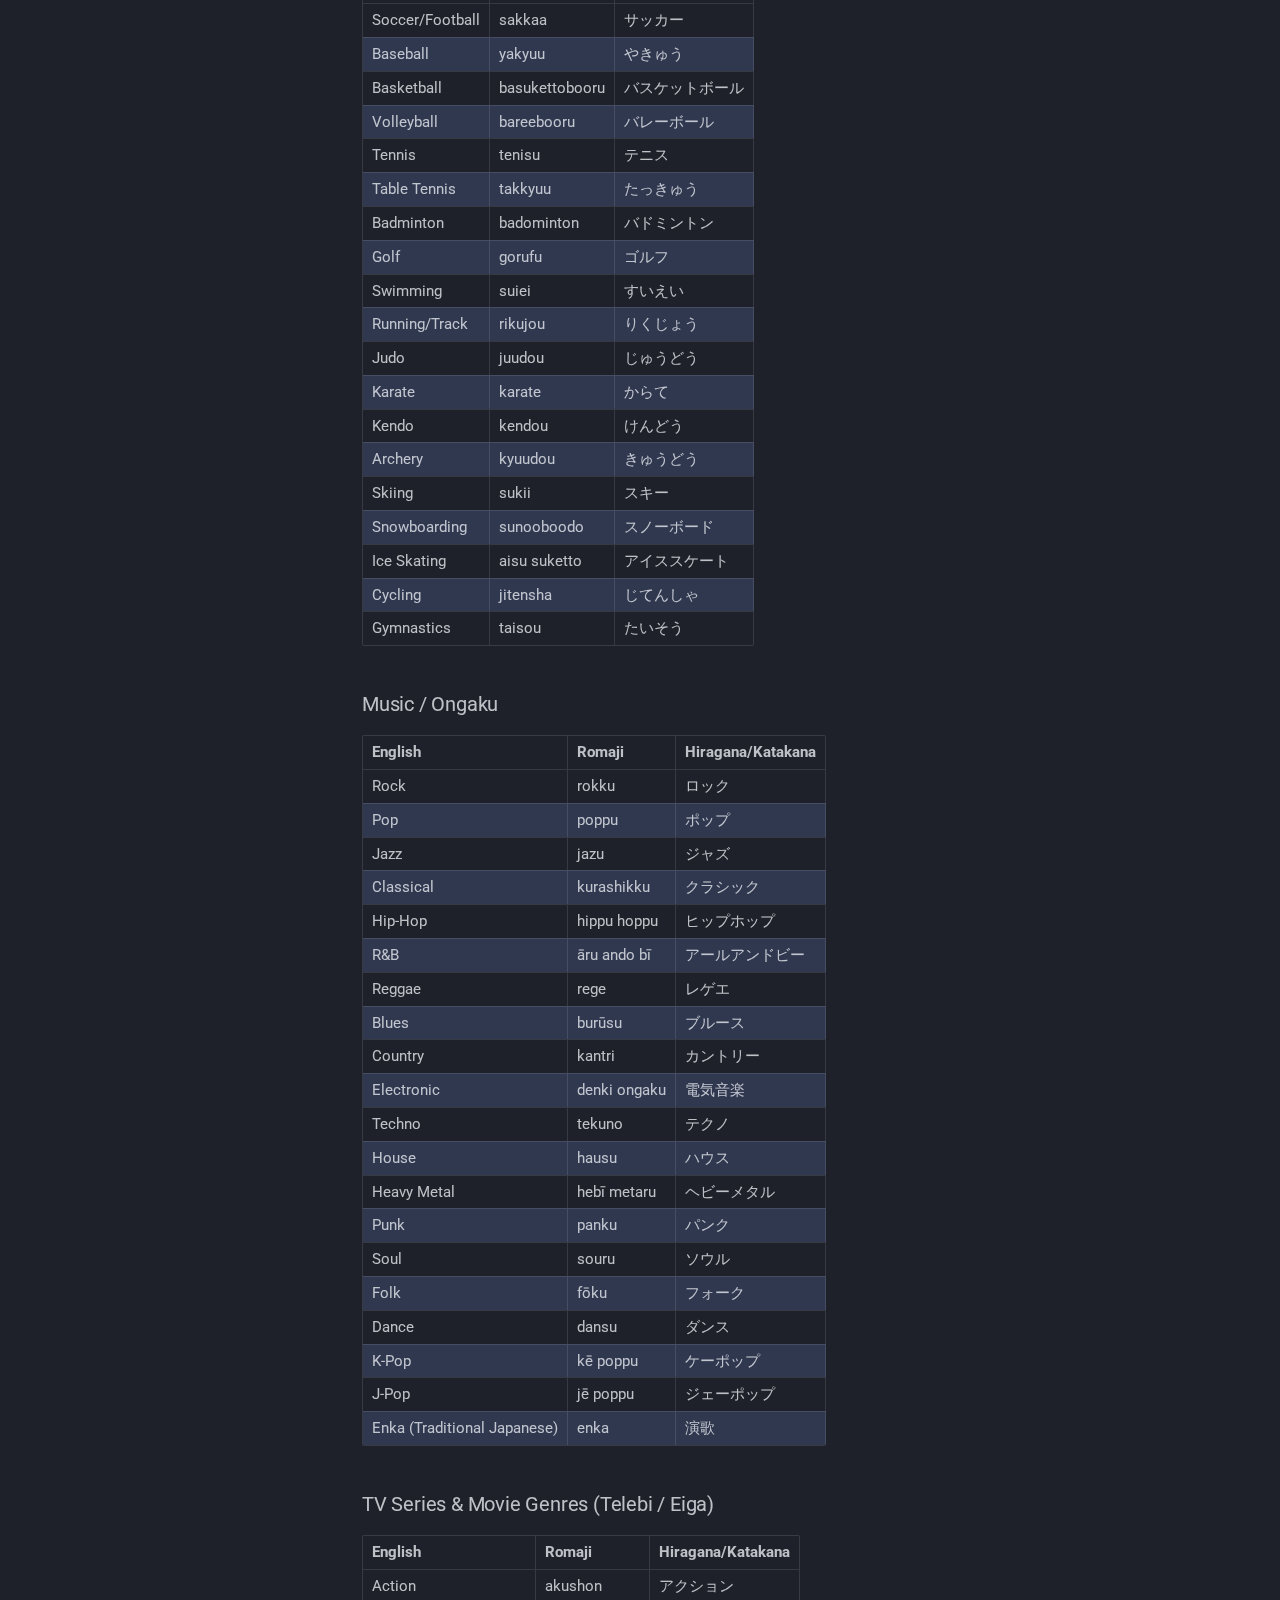
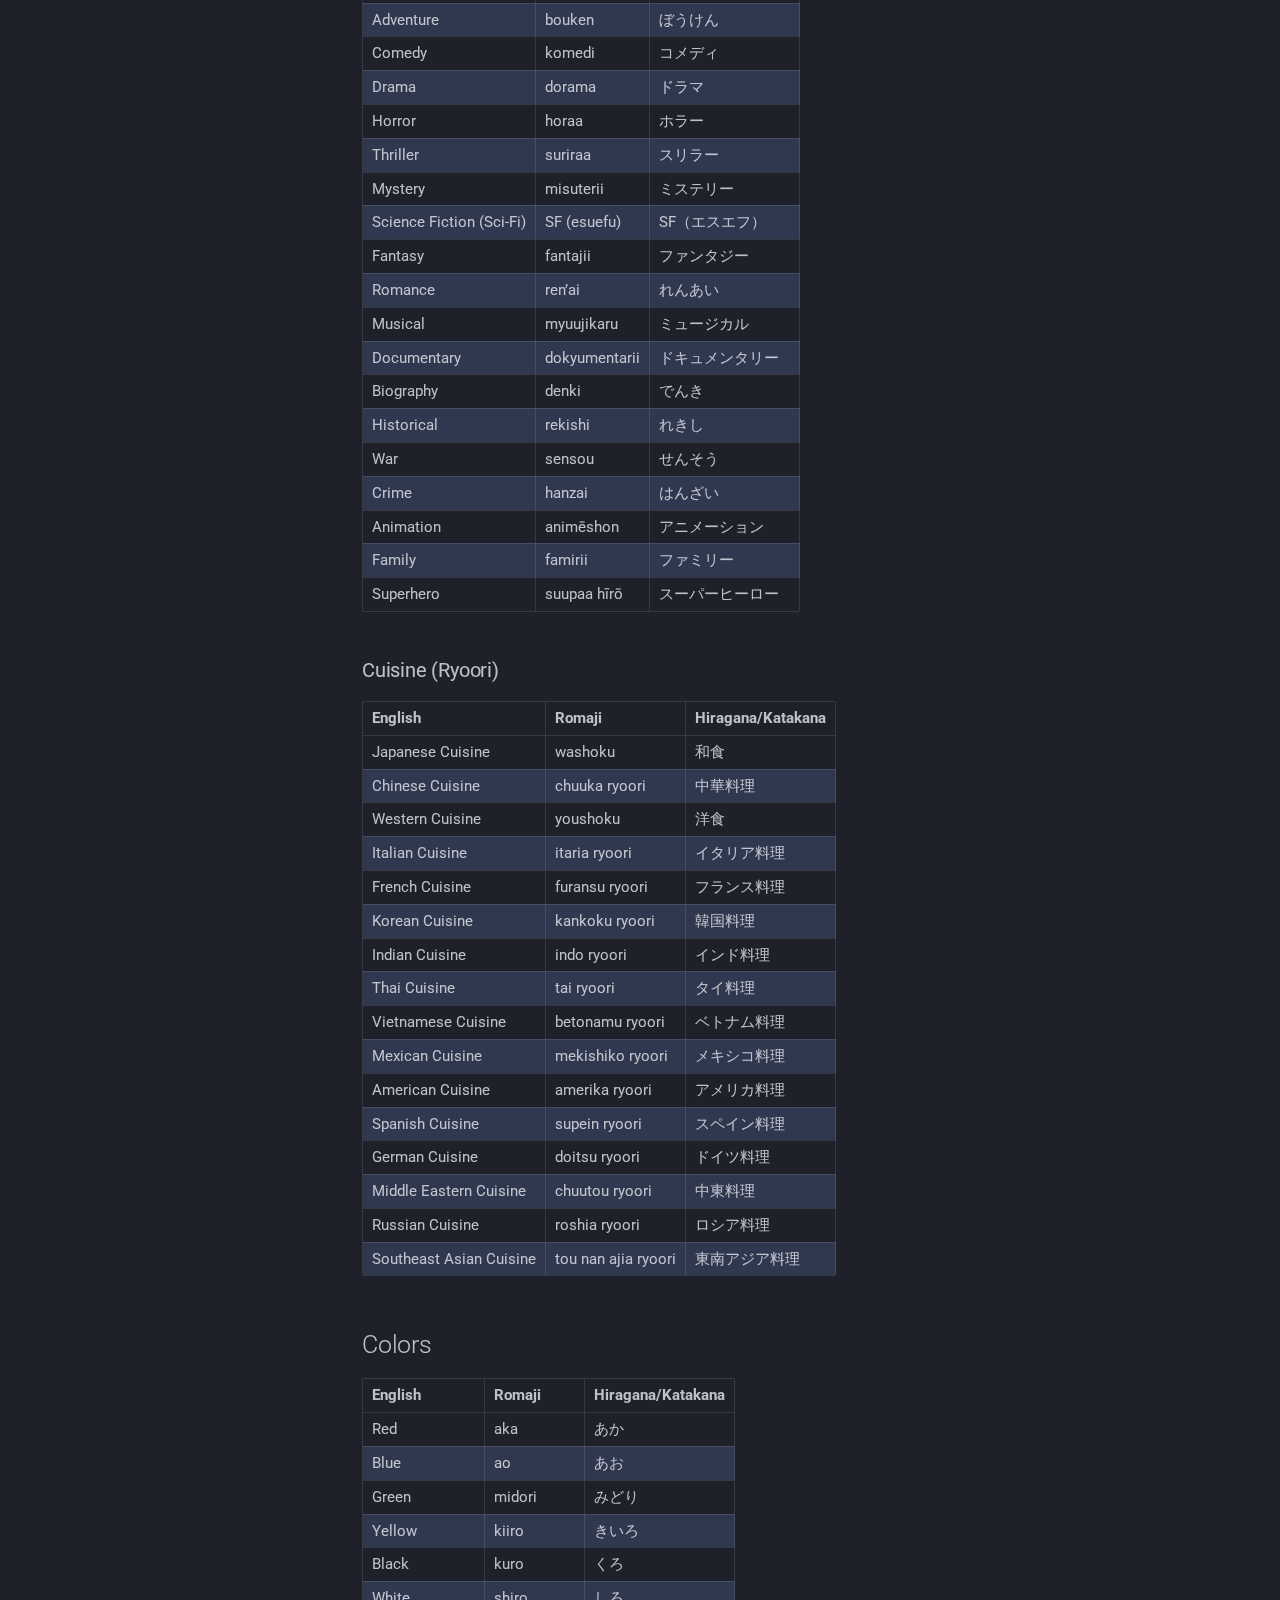
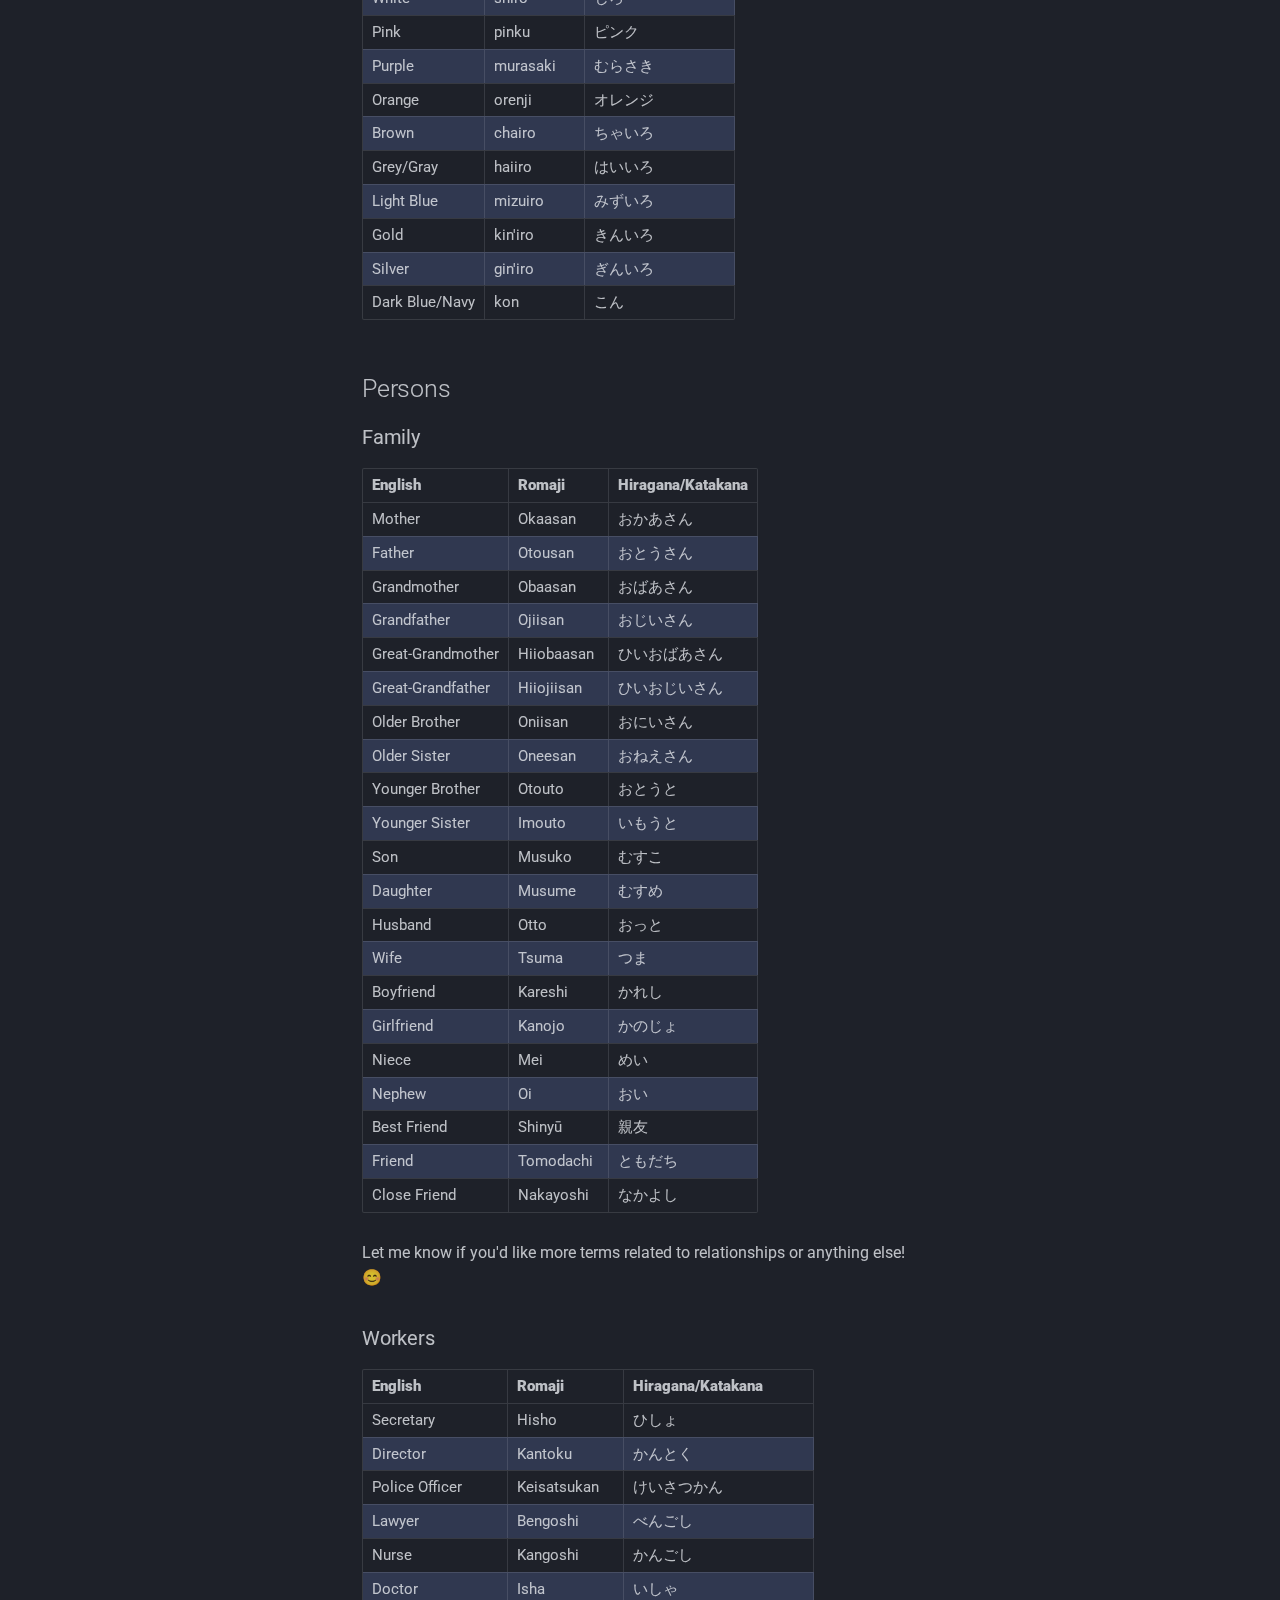
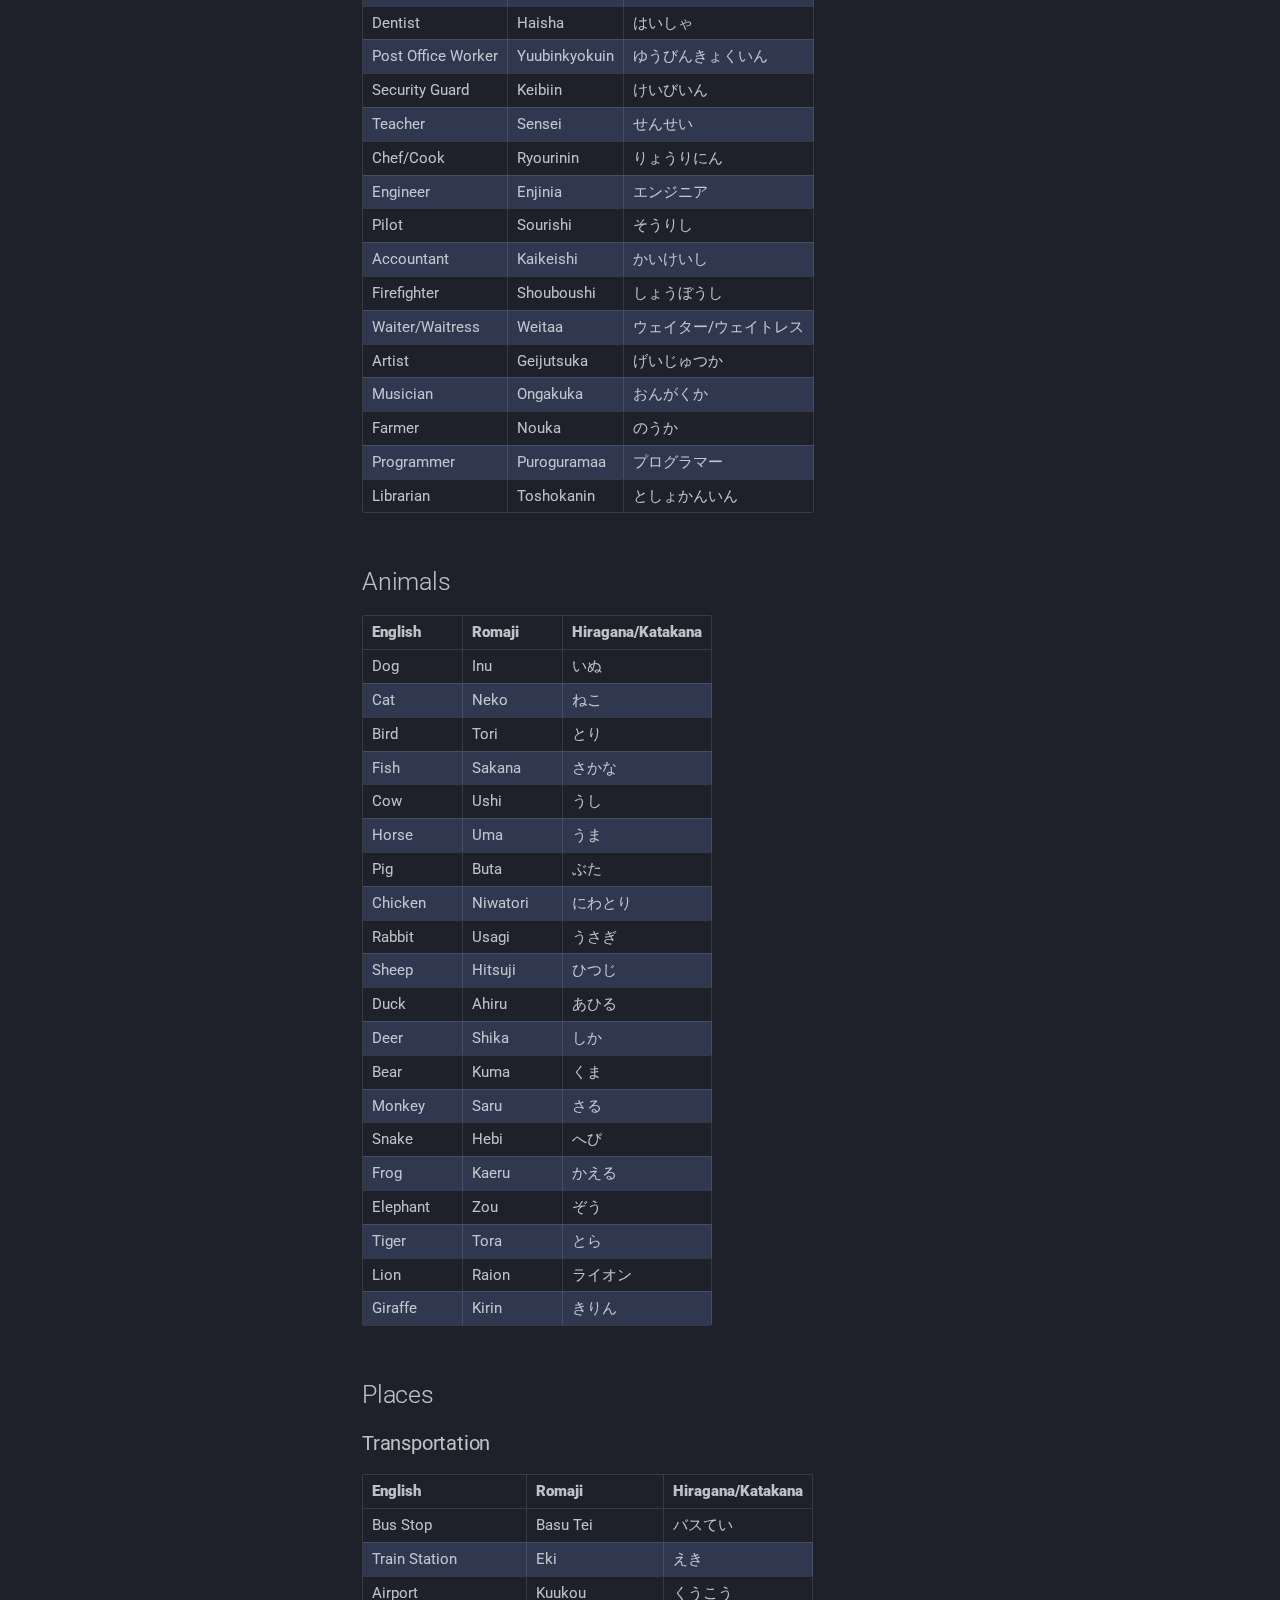
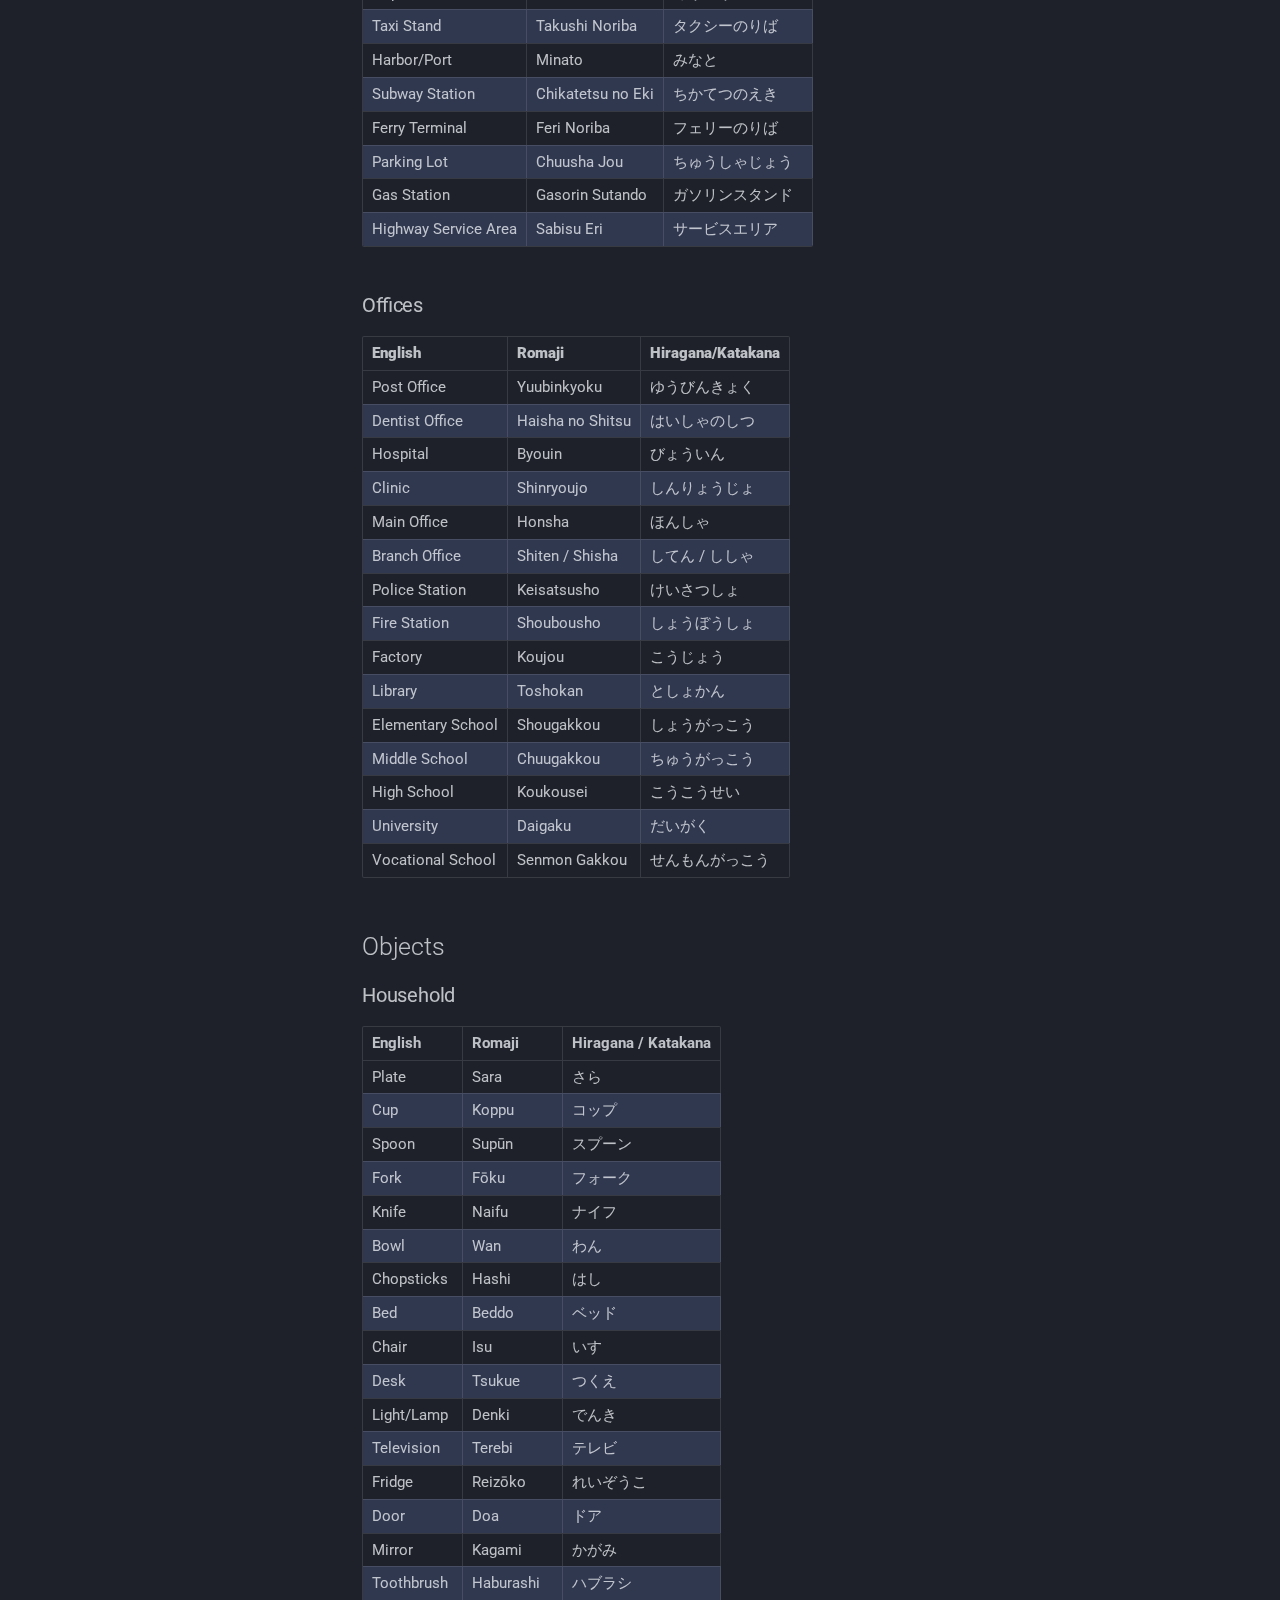
==== commit dfc91406: "Deployed 3a3bb20 with MkDocs version: 1.6.1" ====
--- a/Japanese/Vocabulary/index.html
+++ b/Japanese/Vocabulary/index.html
@@ -449,13 +449,13 @@
 </li>
       
         <li class="md-nav__item">
-  <a href="#days-months" class="md-nav__link">
-    <span class="md-ellipsis">
-      Days / Months
-    </span>
-  </a>
-  
-    <nav class="md-nav" aria-label="Days / Months">
+  <a href="#days-months-seasons-weather" class="md-nav__link">
+    <span class="md-ellipsis">
+      Days, Months, Seasons &amp; Weather
+    </span>
+  </a>
+  
+    <nav class="md-nav" aria-label="Days, Months, Seasons &amp; Weather">
       <ul class="md-nav__list">
         
           <li class="md-nav__item">
@@ -489,6 +489,15 @@
   <a href="#seasons" class="md-nav__link">
     <span class="md-ellipsis">
       Seasons
+    </span>
+  </a>
+  
+</li>
+        
+          <li class="md-nav__item">
+  <a href="#weather" class="md-nav__link">
+    <span class="md-ellipsis">
+      Weather
     </span>
   </a>
   
@@ -552,45 +561,45 @@
       <ul class="md-nav__list">
         
           <li class="md-nav__item">
-  <a href="#demonstrative-pronouns-thisthatwhich" class="md-nav__link">
-    <span class="md-ellipsis">
-      Demonstrative Pronouns (This/That/Which)
-    </span>
-  </a>
-  
-</li>
-        
-          <li class="md-nav__item">
-  <a href="#personal-pronouns-iyouheshethey" class="md-nav__link">
-    <span class="md-ellipsis">
-      Personal Pronouns (I/You/He/She/They)
-    </span>
-  </a>
-  
-</li>
-        
-          <li class="md-nav__item">
-  <a href="#possessive-pronouns-mineyourshishers" class="md-nav__link">
-    <span class="md-ellipsis">
-      Possessive Pronouns (Mine/Yours/His/Hers)
-    </span>
-  </a>
-  
-</li>
-        
-          <li class="md-nav__item">
-  <a href="#directional-pronouns-heretherewhere" class="md-nav__link">
-    <span class="md-ellipsis">
-      Directional Pronouns (Here/There/Where)
-    </span>
-  </a>
-  
-</li>
-        
-          <li class="md-nav__item">
-  <a href="#indefinite-pronouns-somethingsomeonesomewhere" class="md-nav__link">
-    <span class="md-ellipsis">
-      Indefinite Pronouns (Something/Someone/Somewhere)
+  <a href="#demonstrative-pronouns" class="md-nav__link">
+    <span class="md-ellipsis">
+      Demonstrative Pronouns
+    </span>
+  </a>
+  
+</li>
+        
+          <li class="md-nav__item">
+  <a href="#personal-pronouns" class="md-nav__link">
+    <span class="md-ellipsis">
+      Personal Pronouns
+    </span>
+  </a>
+  
+</li>
+        
+          <li class="md-nav__item">
+  <a href="#possessive-pronouns" class="md-nav__link">
+    <span class="md-ellipsis">
+      Possessive Pronouns
+    </span>
+  </a>
+  
+</li>
+        
+          <li class="md-nav__item">
+  <a href="#directional-pronouns" class="md-nav__link">
+    <span class="md-ellipsis">
+      Directional Pronouns
+    </span>
+  </a>
+  
+</li>
+        
+          <li class="md-nav__item">
+  <a href="#indefinite-pronouns" class="md-nav__link">
+    <span class="md-ellipsis">
+      Indefinite Pronouns
     </span>
   </a>
   
@@ -742,6 +751,48 @@
       Objects
     </span>
   </a>
+  
+    <nav class="md-nav" aria-label="Objects">
+      <ul class="md-nav__list">
+        
+          <li class="md-nav__item">
+  <a href="#household" class="md-nav__link">
+    <span class="md-ellipsis">
+      Household
+    </span>
+  </a>
+  
+</li>
+        
+          <li class="md-nav__item">
+  <a href="#clothing" class="md-nav__link">
+    <span class="md-ellipsis">
+      Clothing
+    </span>
+  </a>
+  
+</li>
+        
+          <li class="md-nav__item">
+  <a href="#transportation_1" class="md-nav__link">
+    <span class="md-ellipsis">
+      Transportation
+    </span>
+  </a>
+  
+</li>
+        
+          <li class="md-nav__item">
+  <a href="#office-school" class="md-nav__link">
+    <span class="md-ellipsis">
+      Office / School
+    </span>
+  </a>
+  
+</li>
+        
+      </ul>
+    </nav>
   
 </li>
       
@@ -830,13 +881,13 @@
 </li>
       
         <li class="md-nav__item">
-  <a href="#days-months" class="md-nav__link">
-    <span class="md-ellipsis">
-      Days / Months
-    </span>
-  </a>
-  
-    <nav class="md-nav" aria-label="Days / Months">
+  <a href="#days-months-seasons-weather" class="md-nav__link">
+    <span class="md-ellipsis">
+      Days, Months, Seasons &amp; Weather
+    </span>
+  </a>
+  
+    <nav class="md-nav" aria-label="Days, Months, Seasons &amp; Weather">
       <ul class="md-nav__list">
         
           <li class="md-nav__item">
@@ -870,6 +921,15 @@
   <a href="#seasons" class="md-nav__link">
     <span class="md-ellipsis">
       Seasons
+    </span>
+  </a>
+  
+</li>
+        
+          <li class="md-nav__item">
+  <a href="#weather" class="md-nav__link">
+    <span class="md-ellipsis">
+      Weather
     </span>
   </a>
   
@@ -933,45 +993,45 @@
       <ul class="md-nav__list">
         
           <li class="md-nav__item">
-  <a href="#demonstrative-pronouns-thisthatwhich" class="md-nav__link">
-    <span class="md-ellipsis">
-      Demonstrative Pronouns (This/That/Which)
-    </span>
-  </a>
-  
-</li>
-        
-          <li class="md-nav__item">
-  <a href="#personal-pronouns-iyouheshethey" class="md-nav__link">
-    <span class="md-ellipsis">
-      Personal Pronouns (I/You/He/She/They)
-    </span>
-  </a>
-  
-</li>
-        
-          <li class="md-nav__item">
-  <a href="#possessive-pronouns-mineyourshishers" class="md-nav__link">
-    <span class="md-ellipsis">
-      Possessive Pronouns (Mine/Yours/His/Hers)
-    </span>
-  </a>
-  
-</li>
-        
-          <li class="md-nav__item">
-  <a href="#directional-pronouns-heretherewhere" class="md-nav__link">
-    <span class="md-ellipsis">
-      Directional Pronouns (Here/There/Where)
-    </span>
-  </a>
-  
-</li>
-        
-          <li class="md-nav__item">
-  <a href="#indefinite-pronouns-somethingsomeonesomewhere" class="md-nav__link">
-    <span class="md-ellipsis">
-      Indefinite Pronouns (Something/Someone/Somewhere)
+  <a href="#demonstrative-pronouns" class="md-nav__link">
+    <span class="md-ellipsis">
+      Demonstrative Pronouns
+    </span>
+  </a>
+  
+</li>
+        
+          <li class="md-nav__item">
+  <a href="#personal-pronouns" class="md-nav__link">
+    <span class="md-ellipsis">
+      Personal Pronouns
+    </span>
+  </a>
+  
+</li>
+        
+          <li class="md-nav__item">
+  <a href="#possessive-pronouns" class="md-nav__link">
+    <span class="md-ellipsis">
+      Possessive Pronouns
+    </span>
+  </a>
+  
+</li>
+        
+          <li class="md-nav__item">
+  <a href="#directional-pronouns" class="md-nav__link">
+    <span class="md-ellipsis">
+      Directional Pronouns
+    </span>
+  </a>
+  
+</li>
+        
+          <li class="md-nav__item">
+  <a href="#indefinite-pronouns" class="md-nav__link">
+    <span class="md-ellipsis">
+      Indefinite Pronouns
     </span>
   </a>
   
@@ -1123,6 +1183,48 @@
       Objects
     </span>
   </a>
+  
+    <nav class="md-nav" aria-label="Objects">
+      <ul class="md-nav__list">
+        
+          <li class="md-nav__item">
+  <a href="#household" class="md-nav__link">
+    <span class="md-ellipsis">
+      Household
+    </span>
+  </a>
+  
+</li>
+        
+          <li class="md-nav__item">
+  <a href="#clothing" class="md-nav__link">
+    <span class="md-ellipsis">
+      Clothing
+    </span>
+  </a>
+  
+</li>
+        
+          <li class="md-nav__item">
+  <a href="#transportation_1" class="md-nav__link">
+    <span class="md-ellipsis">
+      Transportation
+    </span>
+  </a>
+  
+</li>
+        
+          <li class="md-nav__item">
+  <a href="#office-school" class="md-nav__link">
+    <span class="md-ellipsis">
+      Office / School
+    </span>
+  </a>
+  
+</li>
+        
+      </ul>
+    </nav>
   
 </li>
       
@@ -1263,7 +1365,7 @@
 </tr>
 </tbody>
 </table>
-<h2 id="days-months">Days / Months</h2>
+<h2 id="days-months-seasons-weather">Days, Months, Seasons &amp; Weather</h2>
 <h3 id="days">Days</h3>
 <table>
 <thead>
@@ -1445,6 +1547,174 @@
 </tbody>
 </table>
 <h3 id="seasons">Seasons</h3>
+<table>
+<thead>
+<tr>
+<th>English</th>
+<th>Romaji</th>
+<th>Hiragana / Katakana</th>
+</tr>
+</thead>
+<tbody>
+<tr>
+<td>Spring</td>
+<td>Haru</td>
+<td>はる</td>
+</tr>
+<tr>
+<td>Summer</td>
+<td>Natsu</td>
+<td>なつ</td>
+</tr>
+<tr>
+<td>Autumn/Fall</td>
+<td>Aki</td>
+<td>あき</td>
+</tr>
+<tr>
+<td>Winter</td>
+<td>Fuyu</td>
+<td>ふゆ</td>
+</tr>
+</tbody>
+</table>
+<h3 id="weather">Weather</h3>
+<table>
+<thead>
+<tr>
+<th>English</th>
+<th>Romaji</th>
+<th>Hiragana / Katakana</th>
+</tr>
+</thead>
+<tbody>
+<tr>
+<td>Sunny</td>
+<td>Hare</td>
+<td>はれ</td>
+</tr>
+<tr>
+<td>Cloudy</td>
+<td>Kumori</td>
+<td>くもり</td>
+</tr>
+<tr>
+<td>Rain</td>
+<td>Ame</td>
+<td>あめ</td>
+</tr>
+<tr>
+<td>Snow</td>
+<td>Yuki</td>
+<td>ゆき</td>
+</tr>
+<tr>
+<td>Wind</td>
+<td>Kaze</td>
+<td>かぜ</td>
+</tr>
+<tr>
+<td>Thunder</td>
+<td>Kaminari</td>
+<td>かみなり</td>
+</tr>
+<tr>
+<td>Typhoon</td>
+<td>Taifū</td>
+<td>たいふう</td>
+</tr>
+<tr>
+<td>Fog</td>
+<td>Kiri</td>
+<td>きり</td>
+</tr>
+<tr>
+<td>Hot (Weather)</td>
+<td>Atsui</td>
+<td>あつい</td>
+</tr>
+<tr>
+<td>Cold (Weather)</td>
+<td>Samui</td>
+<td>さむい</td>
+</tr>
+<tr>
+<td>Warm</td>
+<td>Atatakai</td>
+<td>あたたかい</td>
+</tr>
+<tr>
+<td>Cool</td>
+<td>Suzushii</td>
+<td>すずしい</td>
+</tr>
+<tr>
+<td>Humid</td>
+<td>Mushii</td>
+<td>むしあつい</td>
+</tr>
+<tr>
+<td>Tornado</td>
+<td>Tatsumaki</td>
+<td>たつまき</td>
+</tr>
+<tr>
+<td>Earthquake</td>
+<td>Jishin</td>
+<td>じしん</td>
+</tr>
+<tr>
+<td>Rainy Season</td>
+<td>Tsuyu</td>
+<td>つゆ</td>
+</tr>
+<tr>
+<td>Humid Season</td>
+<td>Mushiatsui Kisetsu</td>
+<td>むしあついきせつ</td>
+</tr>
+<tr>
+<td>Thunderstorm</td>
+<td>Raiu</td>
+<td>らいう</td>
+</tr>
+<tr>
+<td>Hurricane</td>
+<td>Harikēn</td>
+<td>ハリケーン</td>
+</tr>
+<tr>
+<td>Blizzard</td>
+<td>Fubuki</td>
+<td>ふぶき</td>
+</tr>
+<tr>
+<td>Drought</td>
+<td>Kansō</td>
+<td>かんそう</td>
+</tr>
+<tr>
+<td>Flood</td>
+<td>Kōzui</td>
+<td>こうずい</td>
+</tr>
+<tr>
+<td>Heatwave</td>
+<td>Nettō</td>
+<td>ねっとう</td>
+</tr>
+<tr>
+<td>Cold Wave</td>
+<td>Kanpō</td>
+<td>かんぽう</td>
+</tr>
+<tr>
+<td>Hail</td>
+<td>Hyo</td>
+<td>ひょう</td>
+</tr>
+</tbody>
+</table>
 <h2 id="time">Time</h2>
 <table>
 <thead>
@@ -1841,7 +2111,7 @@
 </tbody>
 </table>
 <h2 id="pronouns">Pronouns</h2>
-<h3 id="demonstrative-pronouns-thisthatwhich">Demonstrative Pronouns (This/That/Which)</h3>
+<h3 id="demonstrative-pronouns">Demonstrative Pronouns</h3>
 <table>
 <thead>
 <tr>
@@ -1873,7 +2143,7 @@
 </tr>
 </tbody>
 </table>
-<h3 id="personal-pronouns-iyouheshethey">Personal Pronouns (I/You/He/She/They)</h3>
+<h3 id="personal-pronouns">Personal Pronouns</h3>
 <table>
 <thead>
 <tr>
@@ -1935,7 +2205,7 @@
 </tr>
 </tbody>
 </table>
-<h3 id="possessive-pronouns-mineyourshishers">Possessive Pronouns (Mine/Yours/His/Hers)</h3>
+<h3 id="possessive-pronouns">Possessive Pronouns</h3>
 <table>
 <thead>
 <tr>
@@ -1972,7 +2242,7 @@
 </tr>
 </tbody>
 </table>
-<h3 id="directional-pronouns-heretherewhere">Directional Pronouns (Here/There/Where)</h3>
+<h3 id="directional-pronouns">Directional Pronouns</h3>
 <table>
 <thead>
 <tr>
@@ -2004,7 +2274,7 @@
 </tr>
 </tbody>
 </table>
-<h3 id="indefinite-pronouns-somethingsomeonesomewhere">Indefinite Pronouns (Something/Someone/Somewhere)</h3>
+<h3 id="indefinite-pronouns">Indefinite Pronouns</h3>
 <table>
 <thead>
 <tr>
@@ -2638,8 +2908,24 @@
 <td>Oi</td>
 <td>おい</td>
 </tr>
+<tr>
+<td>Best Friend</td>
+<td>Shinyū</td>
+<td>親友</td>
+</tr>
+<tr>
+<td>Friend</td>
+<td>Tomodachi</td>
+<td>ともだち</td>
+</tr>
+<tr>
+<td>Close Friend</td>
+<td>Nakayoshi</td>
+<td>なかよし</td>
+</tr>
 </tbody>
 </table>
+<p>Let me know if you'd like more terms related to relationships or anything else! 😊</p>
 <h3 id="workers">Workers</h3>
 <table>
 <thead>
@@ -3020,19 +3306,157 @@
 </tbody>
 </table>
 <h2 id="objects">Objects</h2>
+<h3 id="household">Household</h3>
 <table>
 <thead>
 <tr>
-<th><strong>English</strong></th>
-<th><strong>Romaji</strong></th>
-<th><strong>Hiragana/Katakana</strong></th>
+<th>English</th>
+<th>Romaji</th>
+<th>Hiragana / Katakana</th>
 </tr>
 </thead>
 <tbody>
 <tr>
-<td>Smartphone</td>
-<td>Sumaho</td>
-<td>スマホ</td>
+<td>Plate</td>
+<td>Sara</td>
+<td>さら</td>
+</tr>
+<tr>
+<td>Cup</td>
+<td>Koppu</td>
+<td>コップ</td>
+</tr>
+<tr>
+<td>Spoon</td>
+<td>Supūn</td>
+<td>スプーン</td>
+</tr>
+<tr>
+<td>Fork</td>
+<td>Fōku</td>
+<td>フォーク</td>
+</tr>
+<tr>
+<td>Knife</td>
+<td>Naifu</td>
+<td>ナイフ</td>
+</tr>
+<tr>
+<td>Bowl</td>
+<td>Wan</td>
+<td>わん</td>
+</tr>
+<tr>
+<td>Chopsticks</td>
+<td>Hashi</td>
+<td>はし</td>
+</tr>
+<tr>
+<td>Bed</td>
+<td>Beddo</td>
+<td>ベッド</td>
+</tr>
+<tr>
+<td>Chair</td>
+<td>Isu</td>
+<td>いす</td>
+</tr>
+<tr>
+<td>Desk</td>
+<td>Tsukue</td>
+<td>つくえ</td>
+</tr>
+<tr>
+<td>Light/Lamp</td>
+<td>Denki</td>
+<td>でんき</td>
+</tr>
+<tr>
+<td>Television</td>
+<td>Terebi</td>
+<td>テレビ</td>
+</tr>
+<tr>
+<td>Fridge</td>
+<td>Reizōko</td>
+<td>れいぞうこ</td>
+</tr>
+<tr>
+<td>Door</td>
+<td>Doa</td>
+<td>ドア</td>
+</tr>
+<tr>
+<td>Mirror</td>
+<td>Kagami</td>
+<td>かがみ</td>
+</tr>
+<tr>
+<td>Toothbrush</td>
+<td>Haburashi</td>
+<td>ハブラシ</td>
+</tr>
+<tr>
+<td>Soap</td>
+<td>Sekken</td>
+<td>せっけん</td>
+</tr>
+<tr>
+<td>Towel</td>
+<td>Taoru</td>
+<td>タオル</td>
+</tr>
+<tr>
+<td>Shampoo</td>
+<td>Shampū</td>
+<td>シャンプー</td>
+</tr>
+</tbody>
+</table>
+<h3 id="clothing">Clothing</h3>
+<table>
+<thead>
+<tr>
+<th>English</th>
+<th>Romaji</th>
+<th>Hiragana / Katakana</th>
+</tr>
+</thead>
+<tbody>
+<tr>
+<td>Coat</td>
+<td>Kōto</td>
+<td>コート</td>
+</tr>
+<tr>
+<td>Winter Coat</td>
+<td>Fuyugō</td>
+<td>ふゆごう</td>
+</tr>
+<tr>
+<td>Boots</td>
+<td>Būtsu</td>
+<td>ブーツ</td>
+</tr>
+<tr>
+<td>Shoes</td>
+<td>Kutsu</td>
+<td>くつ</td>
+</tr>
+<tr>
+<td>High Heels</td>
+<td>Haihīru</td>
+<td>ハイヒール</td>
+</tr>
+<tr>
+<td>Necklace</td>
+<td>Nekkuresu</td>
+<td>ネックレス</td>
+</tr>
+<tr>
+<td>Watch</td>
+<td>Tokei</td>
+<td>とけい</td>
 </tr>
 <tr>
 <td>Wallet</td>
@@ -3040,9 +3464,128 @@
 <td>さいふ</td>
 </tr>
 <tr>
-<td>Bag</td>
-<td>Kaban</td>
-<td>かばん</td>
+<td>Hat</td>
+<td>Bōshi</td>
+<td>ぼうし</td>
+</tr>
+<tr>
+<td>Scarf</td>
+<td>Sukāfu</td>
+<td>スカーフ</td>
+</tr>
+<tr>
+<td>Gloves</td>
+<td>Tebukuro</td>
+<td>てぶくろ</td>
+</tr>
+<tr>
+<td>Socks</td>
+<td>Kutsushita</td>
+<td>くつした</td>
+</tr>
+<tr>
+<td>T-shirt</td>
+<td>Tīshatsu</td>
+<td>Tシャツ</td>
+</tr>
+<tr>
+<td>Pants (Trousers)</td>
+<td>Zubon</td>
+<td>ズボン</td>
+</tr>
+<tr>
+<td>Dress</td>
+<td>Wanpīsu</td>
+<td>ワンピース</td>
+</tr>
+</tbody>
+</table>
+<h3 id="transportation_1">Transportation</h3>
+<table>
+<thead>
+<tr>
+<th>English</th>
+<th>Romaji</th>
+<th>Hiragana / Katakana</th>
+</tr>
+</thead>
+<tbody>
+<tr>
+<td>Bicycle</td>
+<td>Jitensha</td>
+<td>じてんしゃ</td>
+</tr>
+<tr>
+<td>Car</td>
+<td>Kuruma</td>
+<td>くるま</td>
+</tr>
+<tr>
+<td>Motorcycle</td>
+<td>Ōtobai</td>
+<td>オートバイ</td>
+</tr>
+<tr>
+<td>Boat</td>
+<td>Fune</td>
+<td>ふね</td>
+</tr>
+<tr>
+<td>Train</td>
+<td>Densha</td>
+<td>でんしゃ</td>
+</tr>
+<tr>
+<td>Airplane</td>
+<td>Hikōki</td>
+<td>ひこうき</td>
+</tr>
+<tr>
+<td>Taxi</td>
+<td>Takushī</td>
+<td>タクシー</td>
+</tr>
+<tr>
+<td>Bus</td>
+<td>Basu</td>
+<td>バス</td>
+</tr>
+<tr>
+<td>Shinkansen (Bullet Train)</td>
+<td>Shinkansen</td>
+<td>しんかんせん</td>
+</tr>
+<tr>
+<td>Subway</td>
+<td>Chikatetsu</td>
+<td>ちかてつ</td>
+</tr>
+<tr>
+<td>Truck</td>
+<td>Torakku</td>
+<td>トラック</td>
+</tr>
+<tr>
+<td>Helicopter</td>
+<td>Herikoputā</td>
+<td>ヘリコプター</td>
+</tr>
+</tbody>
+</table>
+<h3 id="office-school">Office / School</h3>
+<table>
+<thead>
+<tr>
+<th>English</th>
+<th>Romaji</th>
+<th>Hiragana / Katakana</th>
+</tr>
+</thead>
+<tbody>
+<tr>
+<td>Desk</td>
+<td>Tsukue</td>
+<td>つくえ</td>
 </tr>
 <tr>
 <td>Chair</td>
@@ -3050,29 +3593,24 @@
 <td>いす</td>
 </tr>
 <tr>
-<td>Watch</td>
-<td>Tokei</td>
-<td>とけい</td>
-</tr>
-<tr>
-<td>Glasses</td>
-<td>Megane</td>
-<td>めがね</td>
-</tr>
-<tr>
-<td>Umbrella</td>
-<td>Kasa</td>
-<td>かさ</td>
-</tr>
-<tr>
-<td>Shoes</td>
-<td>Kutsu</td>
-<td>くつ</td>
-</tr>
-<tr>
-<td>Table</td>
-<td>Teeburu</td>
-<td>テーブル</td>
+<td>Computer</td>
+<td>Konpyūta</td>
+<td>コンピュータ</td>
+</tr>
+<tr>
+<td>Keyboard</td>
+<td>Kībōdo</td>
+<td>キーボード</td>
+</tr>
+<tr>
+<td>Mouse</td>
+<td>Mausu</td>
+<td>マウス</td>
+</tr>
+<tr>
+<td>Notebook</td>
+<td>Nōto</td>
+<td>ノート</td>
 </tr>
 <tr>
 <td>Pen</td>
@@ -3080,44 +3618,59 @@
 <td>ペン</td>
 </tr>
 <tr>
-<td>Notebook</td>
-<td>Notto</td>
-<td>ノート</td>
-</tr>
-<tr>
-<td>Keyboard</td>
-<td>Kībordo</td>
-<td>キーボード</td>
-</tr>
-<tr>
-<td>Mouse</td>
-<td>Mausu</td>
-<td>マウス</td>
-</tr>
-<tr>
-<td>Monitor</td>
-<td>Monitā</td>
-<td>モニター</td>
-</tr>
-<tr>
-<td>Earphones</td>
-<td>Iyahon</td>
-<td>イヤホン</td>
-</tr>
-<tr>
-<td>Laptop</td>
-<td>Nōtopasokon</td>
-<td>ノートパソコン</td>
-</tr>
-<tr>
-<td>Charger</td>
-<td>Chājā</td>
-<td>チャージャー</td>
-</tr>
-<tr>
-<td>USB Flash Drive</td>
-<td>Yūesubī</td>
-<td>USB</td>
+<td>Pencil</td>
+<td>Enpitsu</td>
+<td>えんぴつ</td>
+</tr>
+<tr>
+<td>Eraser</td>
+<td>Keshigomu</td>
+<td>けしごむ</td>
+</tr>
+<tr>
+<td>Ruler</td>
+<td>Jōgi</td>
+<td>じょうぎ</td>
+</tr>
+<tr>
+<td>Whiteboard</td>
+<td>Howaitobōdo</td>
+<td>ホワイトボード</td>
+</tr>
+<tr>
+<td>Marker</td>
+<td>Mākeru</td>
+<td>マーカー</td>
+</tr>
+<tr>
+<td>Binder</td>
+<td>Baindā</td>
+<td>バインダー</td>
+</tr>
+<tr>
+<td>File Folder</td>
+<td>Fairu</td>
+<td>ファイル</td>
+</tr>
+<tr>
+<td>Paper (Sheets)</td>
+<td>Kami</td>
+<td>かみ</td>
+</tr>
+<tr>
+<td>Stapler</td>
+<td>Hochikisu</td>
+<td>ホチキス</td>
+</tr>
+<tr>
+<td>Scissors</td>
+<td>Hasami</td>
+<td>はさみ</td>
+</tr>
+<tr>
+<td>Glue</td>
+<td>Nori</td>
+<td>のり</td>
 </tr>
 <tr>
 <td>Printer</td>
@@ -3125,104 +3678,9 @@
 <td>プリンター</td>
 </tr>
 <tr>
-<td>Tablet</td>
-<td>Taburetto</td>
-<td>タブレット</td>
-</tr>
-<tr>
-<td>Refrigerator</td>
-<td>Reizouko</td>
-<td>れいぞうこ</td>
-</tr>
-<tr>
-<td>Pan</td>
-<td>Furaipan</td>
-<td>フライパン</td>
-</tr>
-<tr>
-<td>Plate</td>
-<td>Osara</td>
-<td>おさら</td>
-</tr>
-<tr>
-<td>Bowl</td>
-<td>Ochawan</td>
-<td>おちゃわん</td>
-</tr>
-<tr>
-<td>Fork</td>
-<td>Fōku</td>
-<td>フォーク</td>
-</tr>
-<tr>
-<td>Spoon</td>
-<td>Supūn</td>
-<td>スプーン</td>
-</tr>
-<tr>
-<td>Chopsticks</td>
-<td>Hashi</td>
-<td>はし</td>
-</tr>
-<tr>
-<td>Knife</td>
-<td>Naifu</td>
-<td>ナイフ</td>
-</tr>
-<tr>
-<td>Napkin</td>
-<td>Napukin</td>
-<td>ナプキン</td>
-</tr>
-<tr>
-<td>Tissue</td>
-<td>Tisshu</td>
-<td>ティッシュ</td>
-</tr>
-<tr>
-<td>Cup</td>
-<td>Kappu</td>
-<td>カップ</td>
-</tr>
-<tr>
-<td>Bus</td>
-<td>Basu</td>
-<td>バス</td>
-</tr>
-<tr>
-<td>Train</td>
-<td>Densha</td>
-<td>でんしゃ</td>
-</tr>
-<tr>
-<td>Shinkansen (Bullet Train)</td>
-<td>Shinkansen</td>
-<td>しんかんせん</td>
-</tr>
-<tr>
-<td>Airplane</td>
-<td>Hikouki</td>
-<td>ひこうき</td>
-</tr>
-<tr>
-<td>Bicycle</td>
-<td>Jitensha</td>
-<td>じてんしゃ</td>
-</tr>
-<tr>
-<td>Car</td>
-<td>Kuruma</td>
-<td>くるま</td>
-</tr>
-<tr>
-<td>Taxi</td>
-<td>Takushī</td>
-<td>タクシー</td>
-</tr>
-<tr>
-<td>Ferry</td>
-<td>Ferī</td>
-<td>フェリー</td>
+<td>Projector</td>
+<td>Purojekutā</td>
+<td>プロジェクター</td>
 </tr>
 </tbody>
 </table>
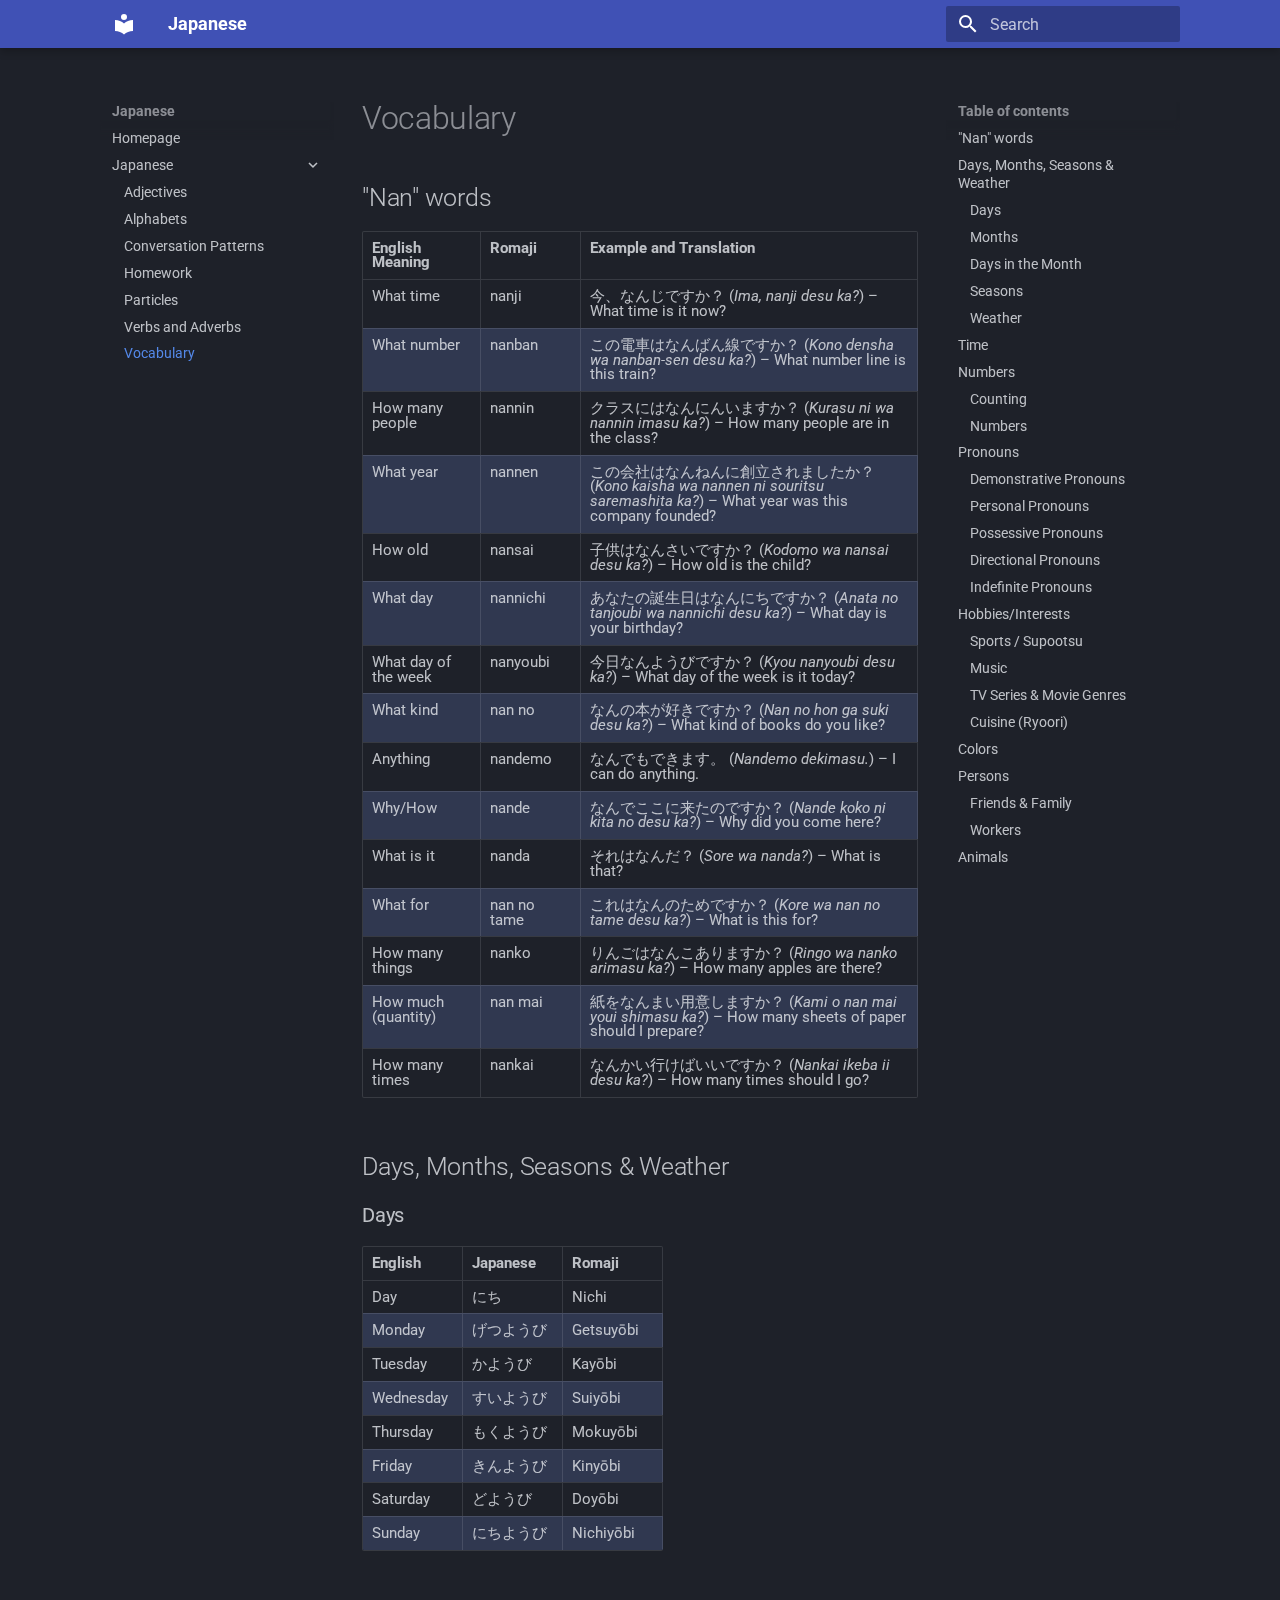
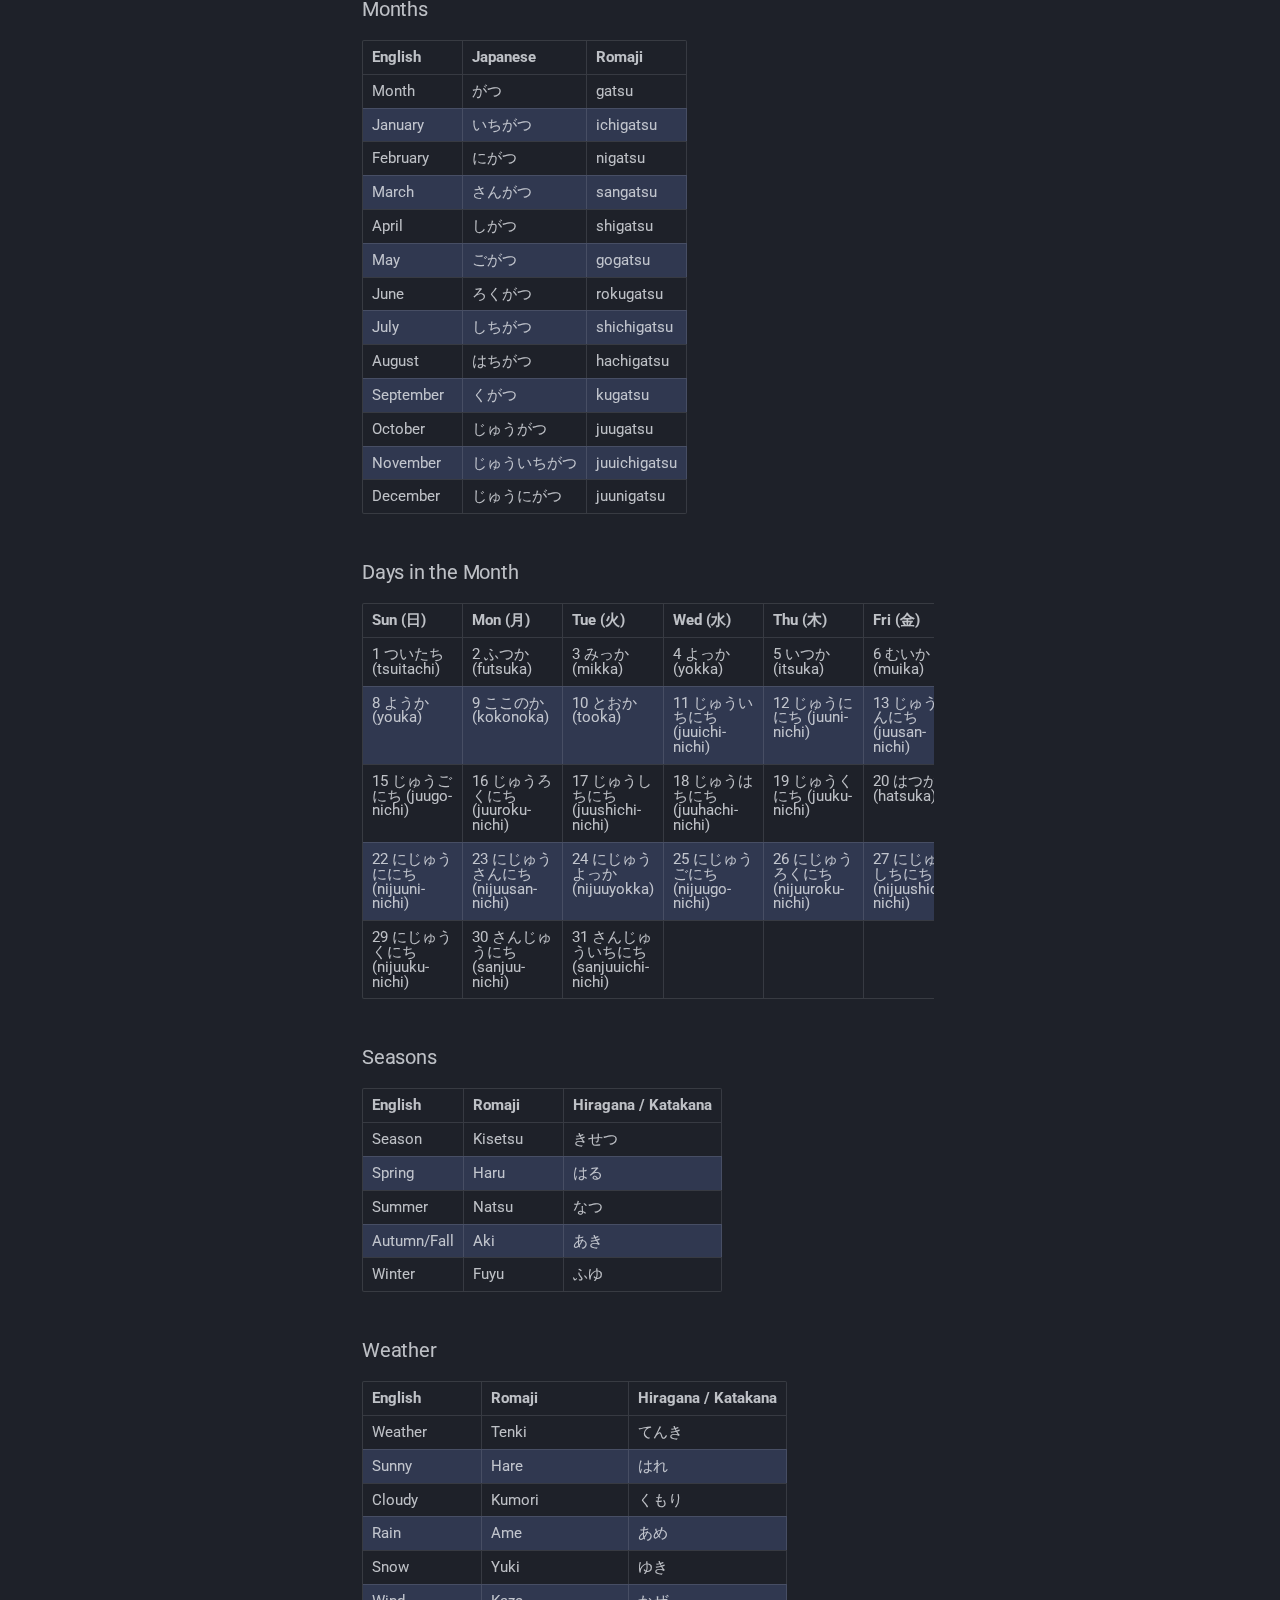
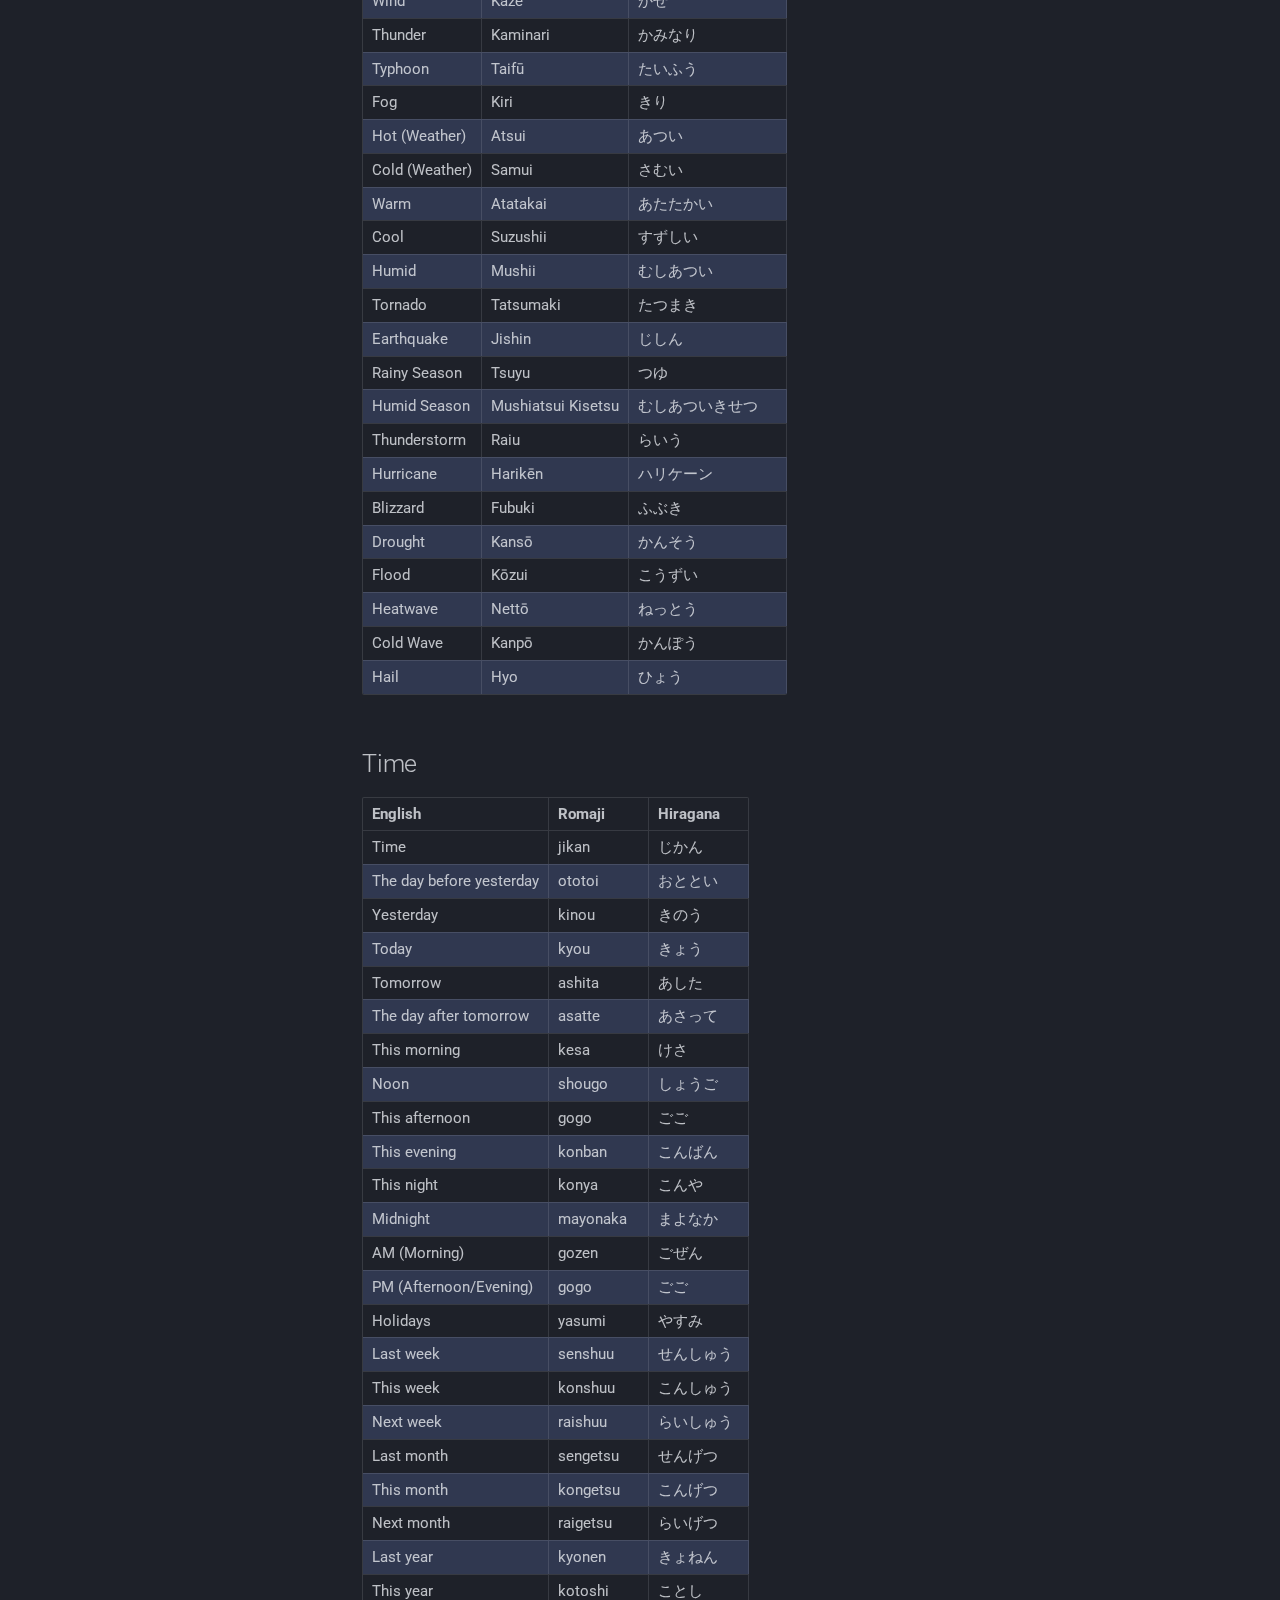
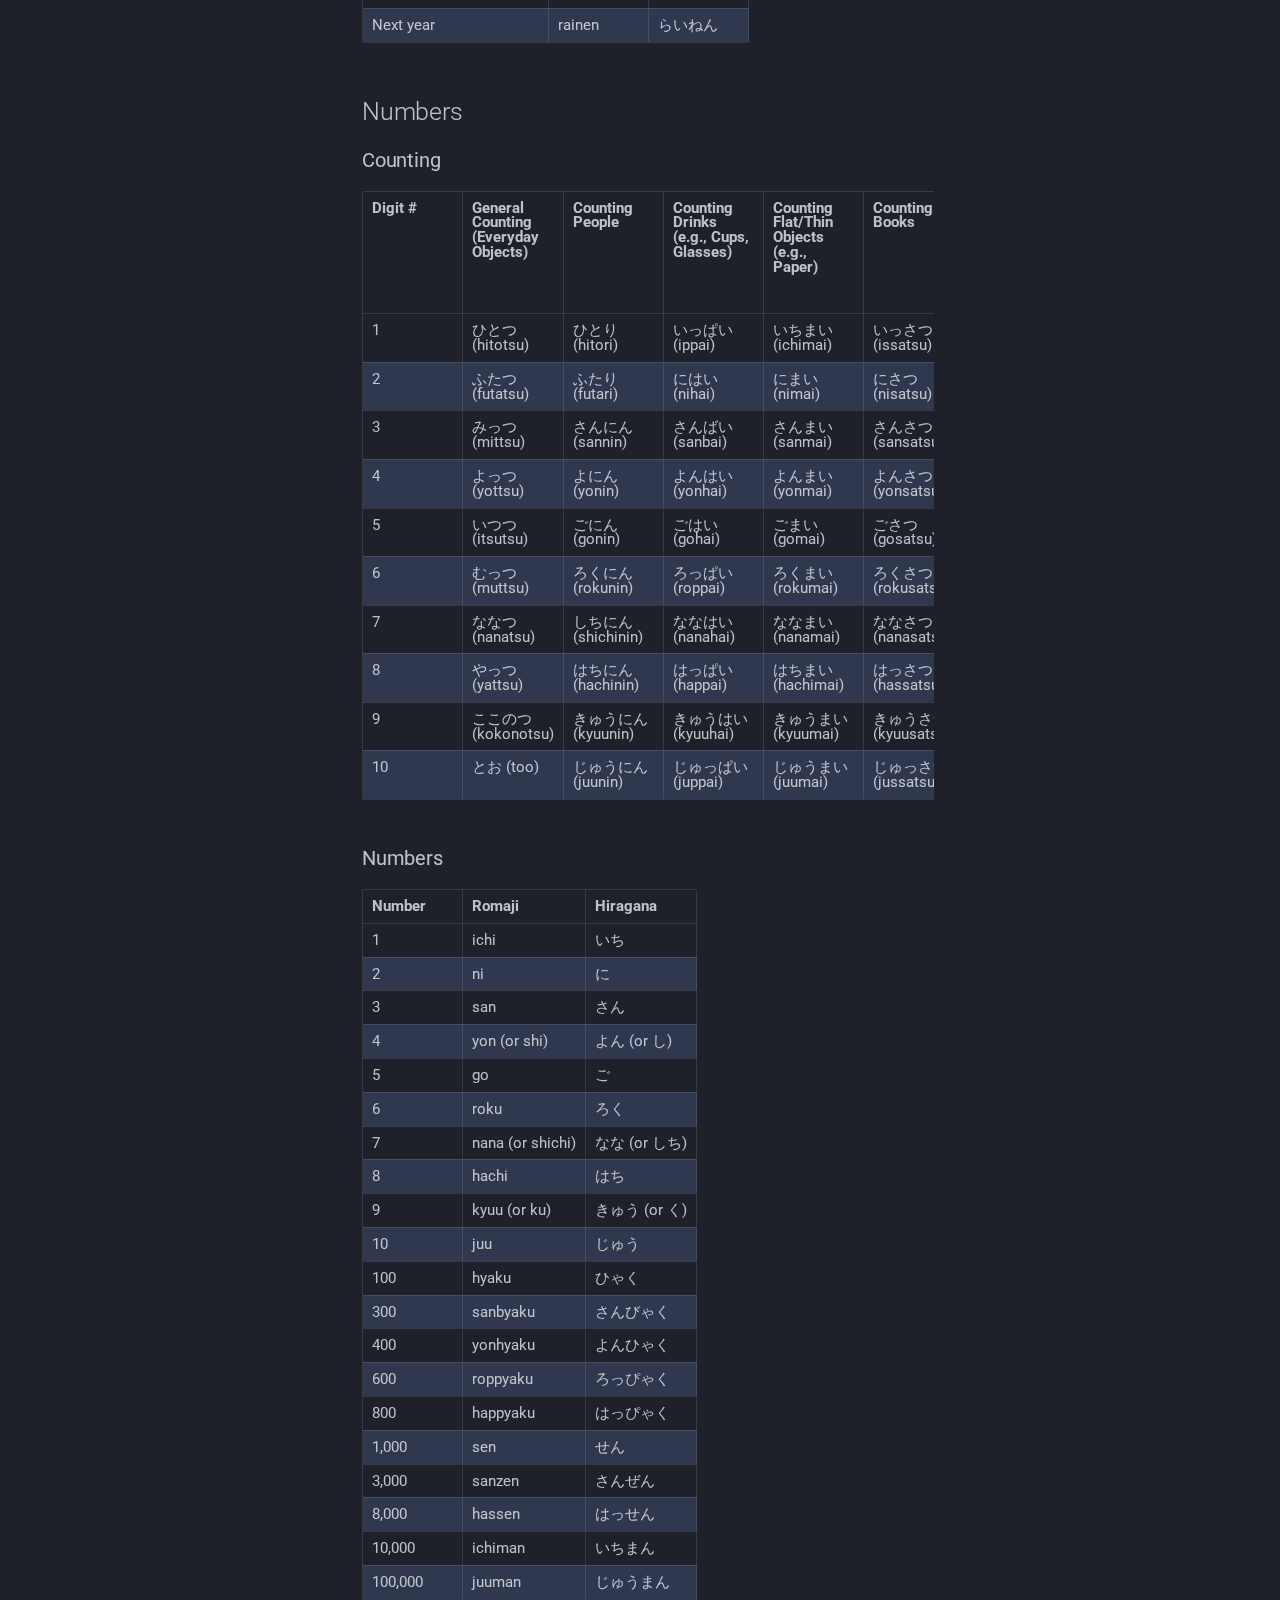
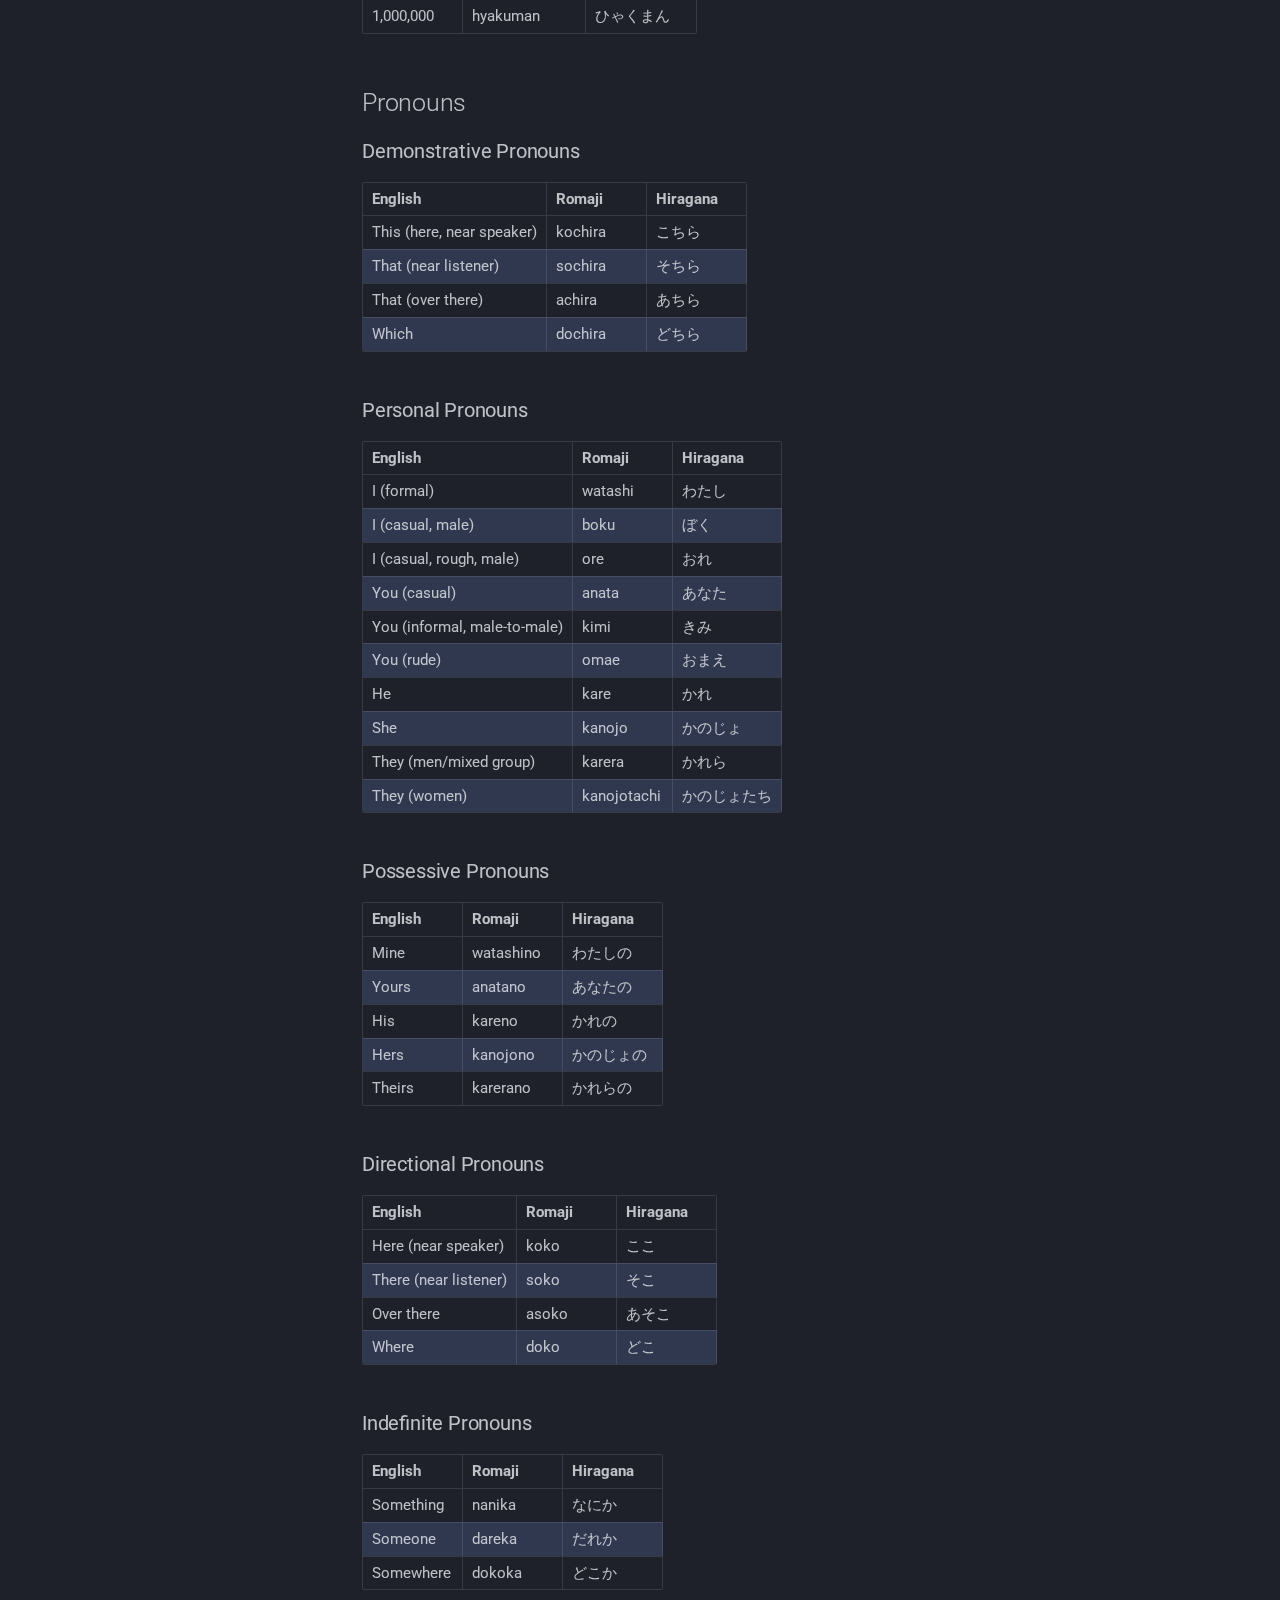
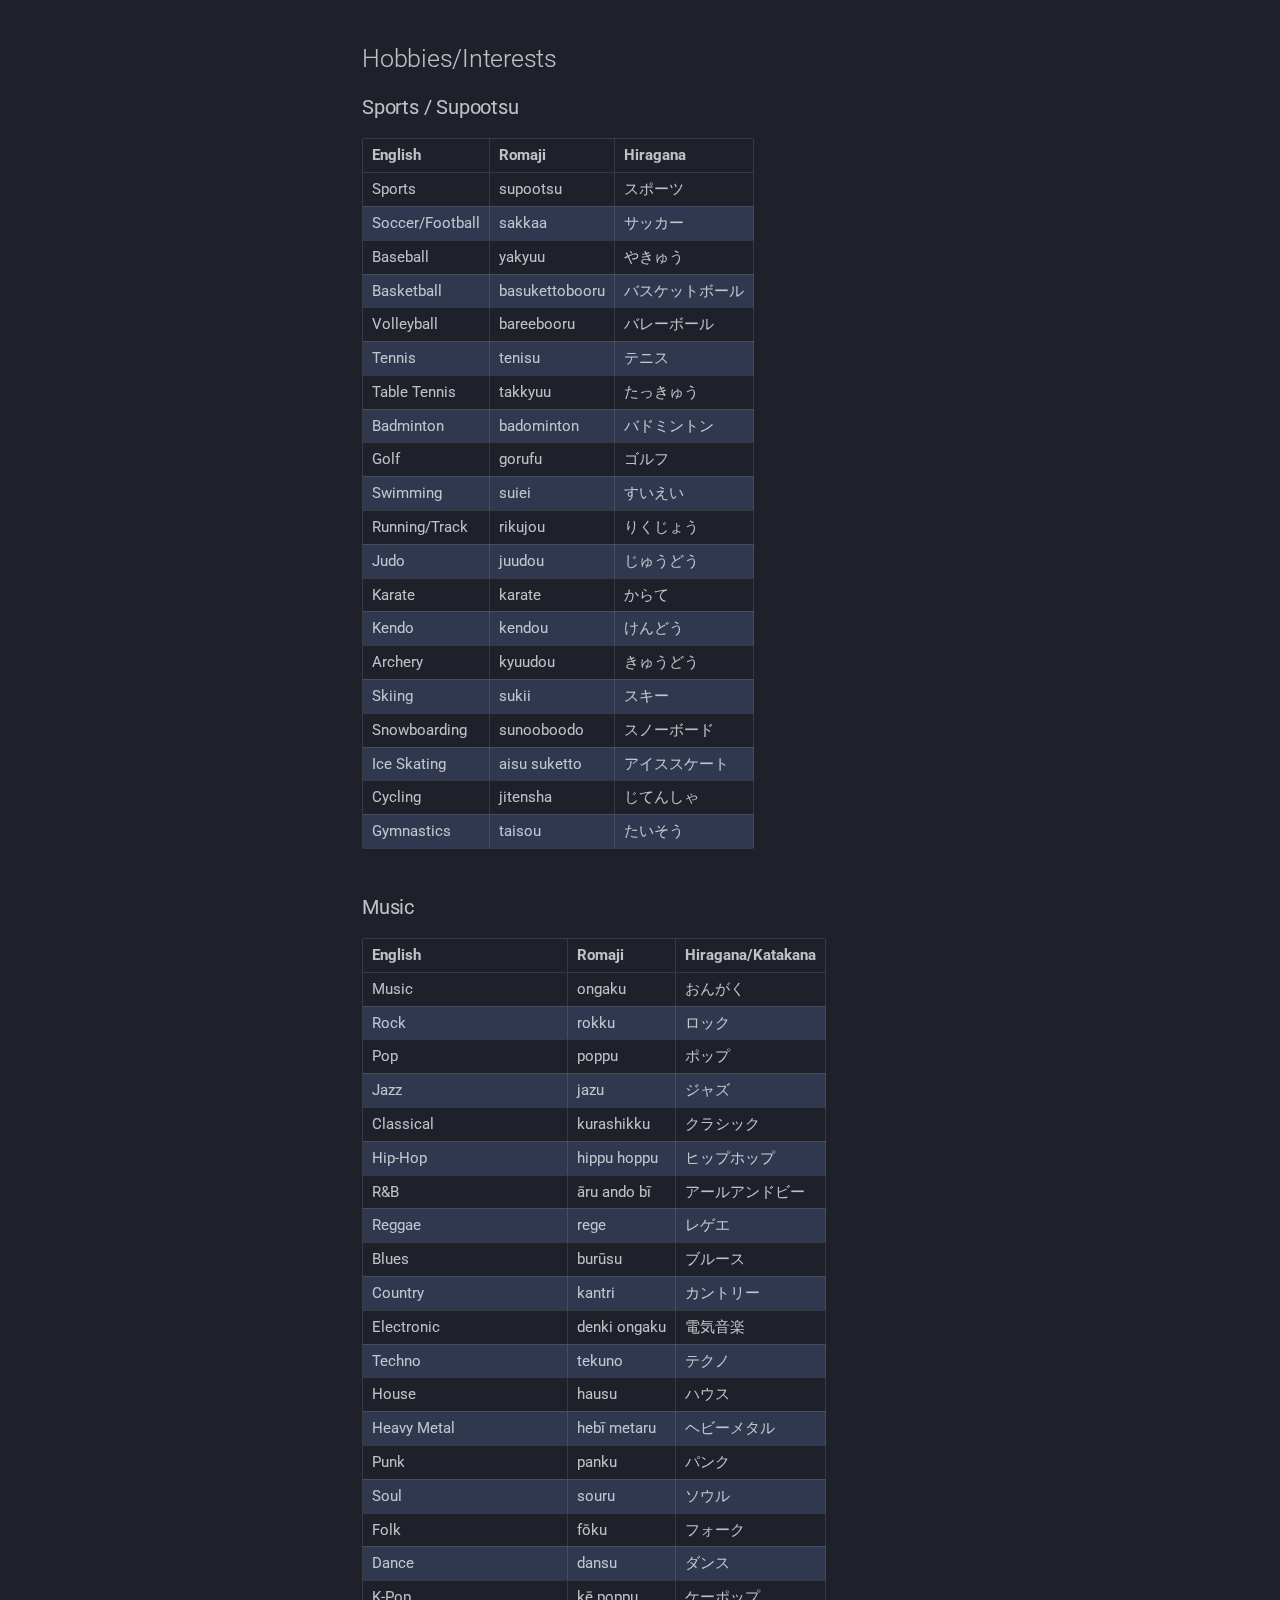
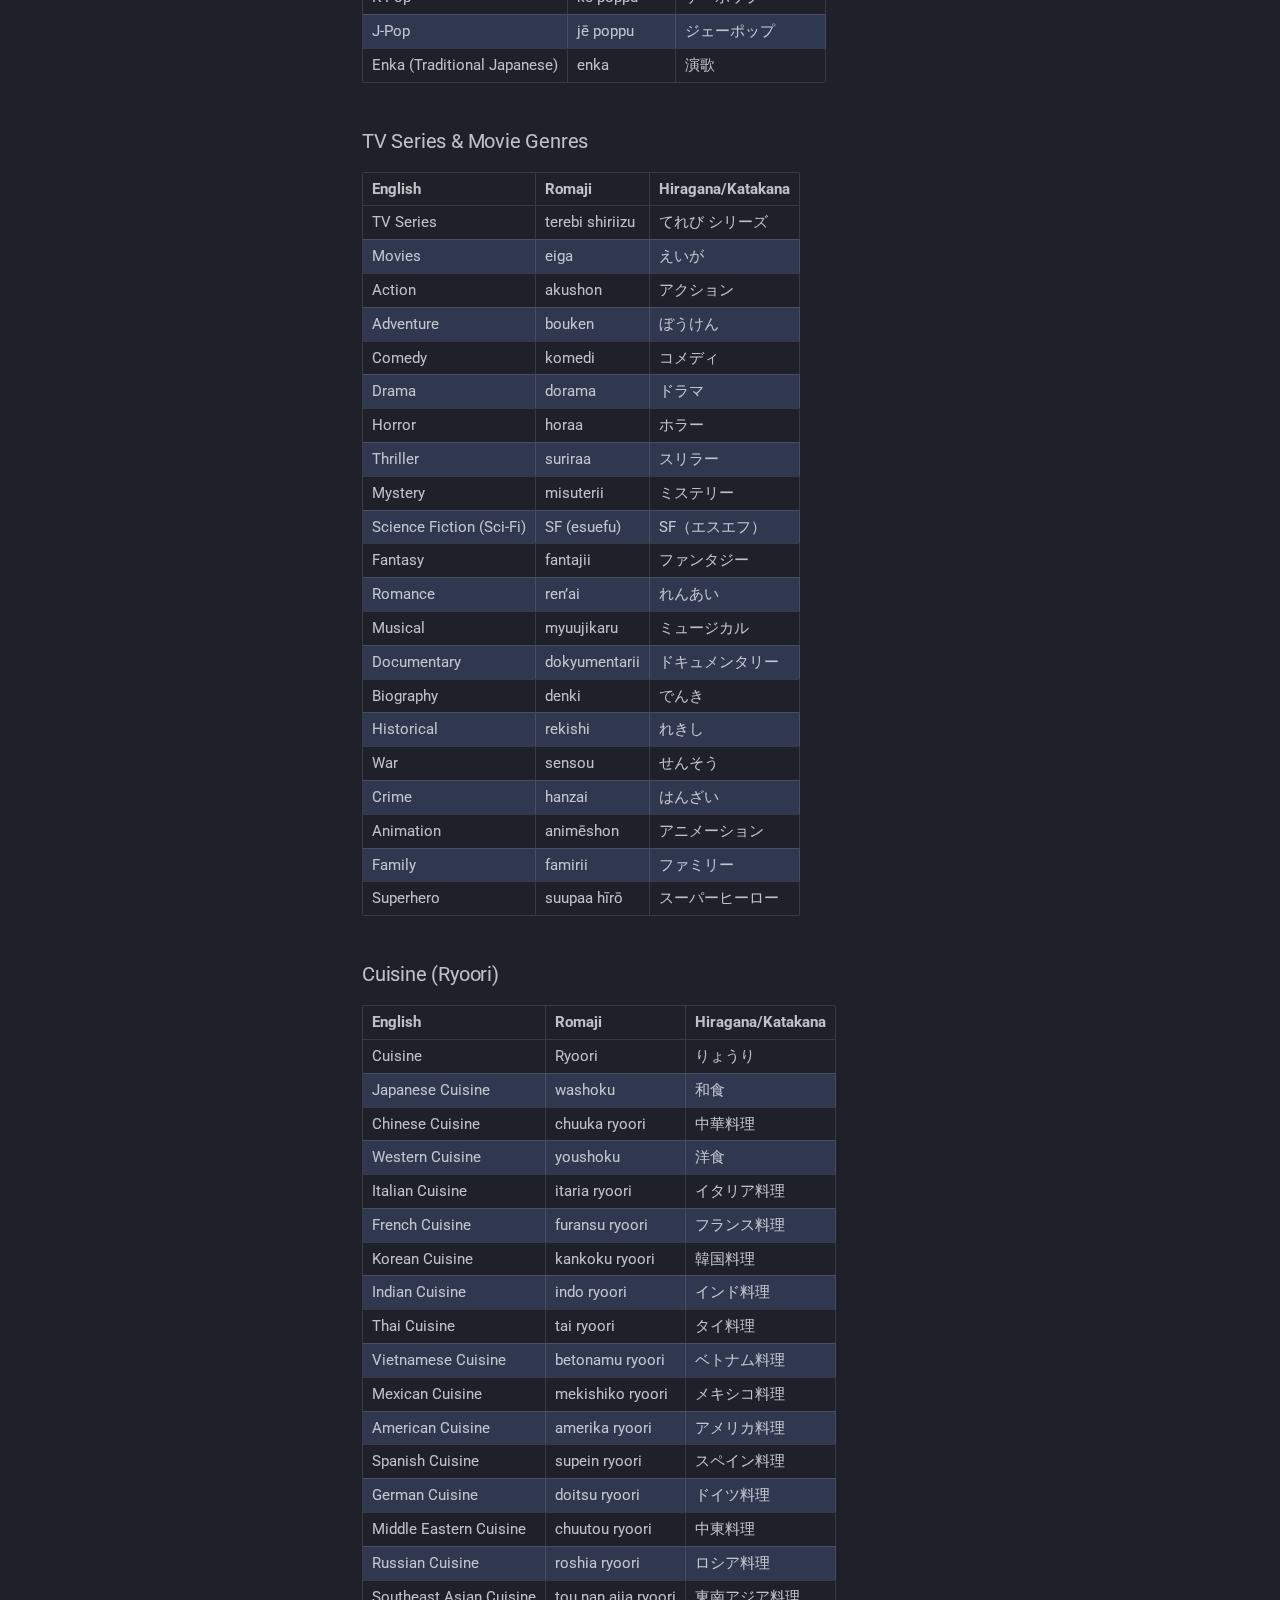
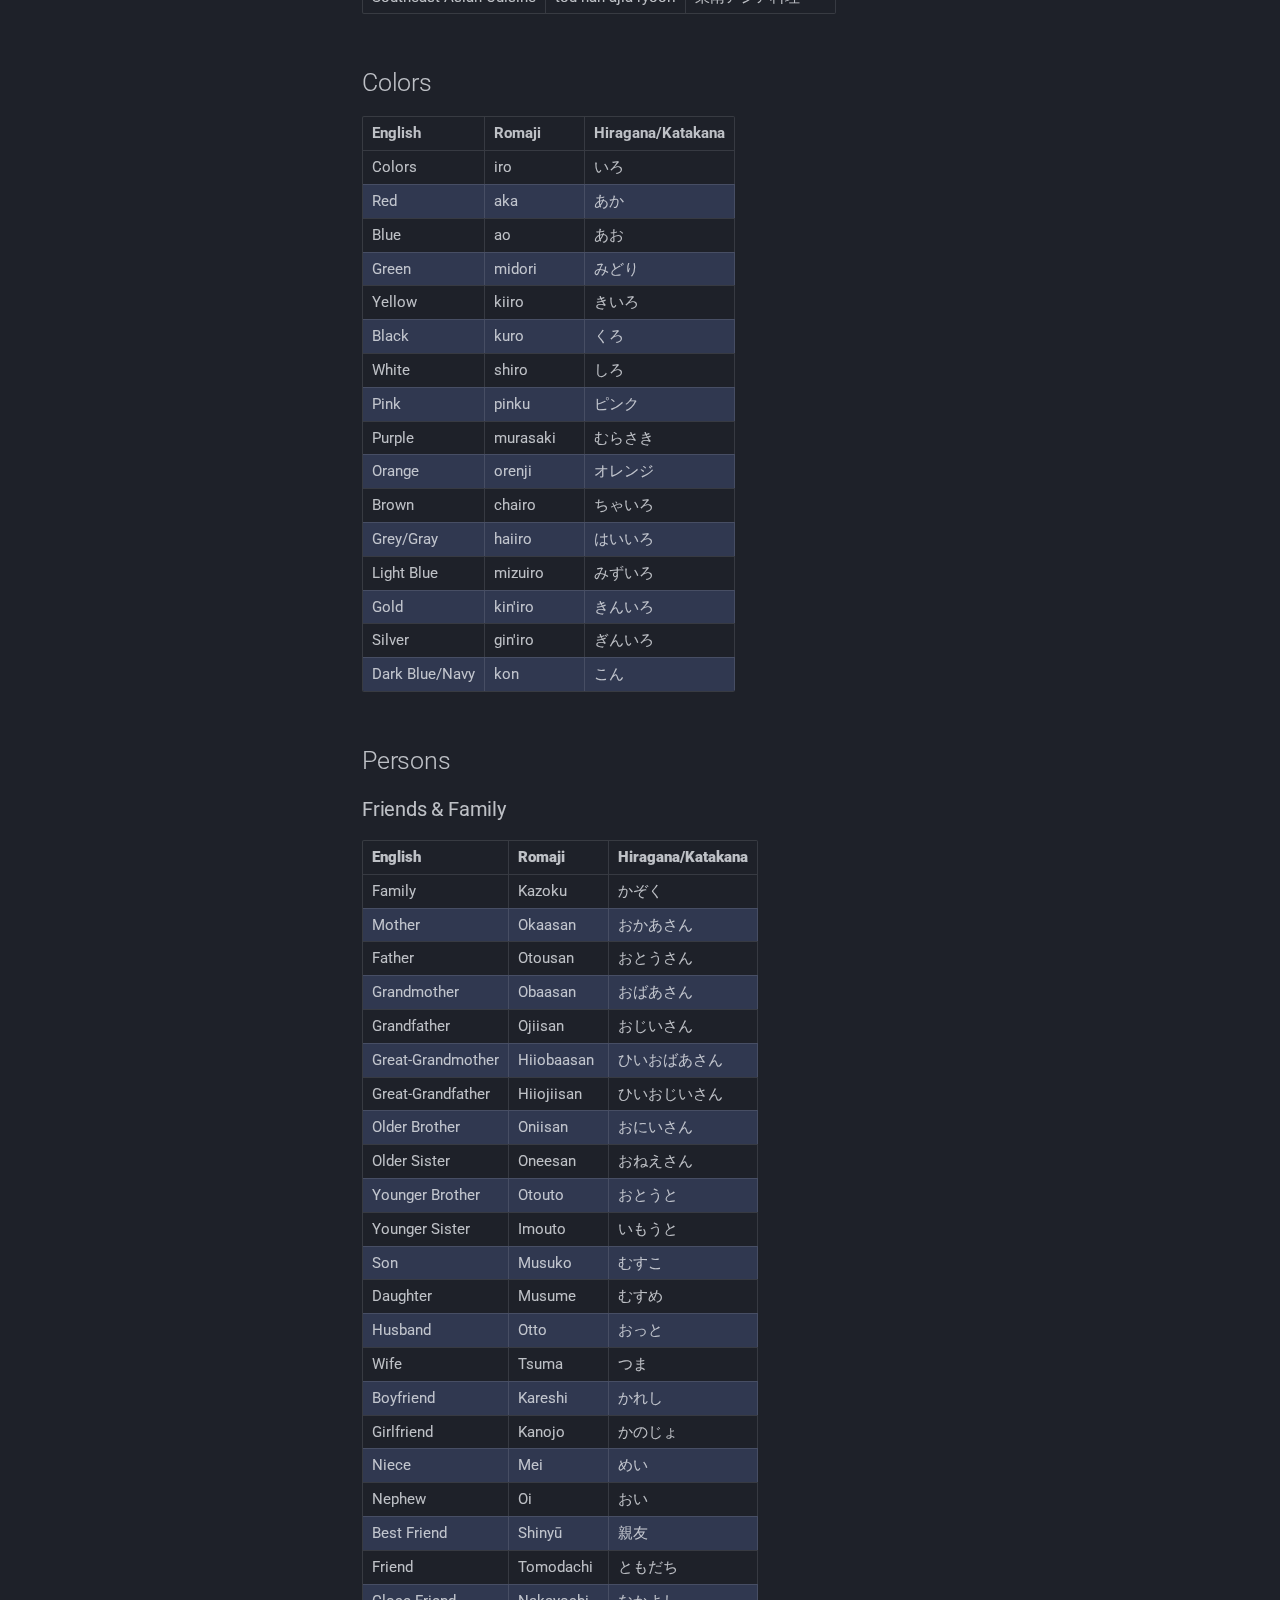
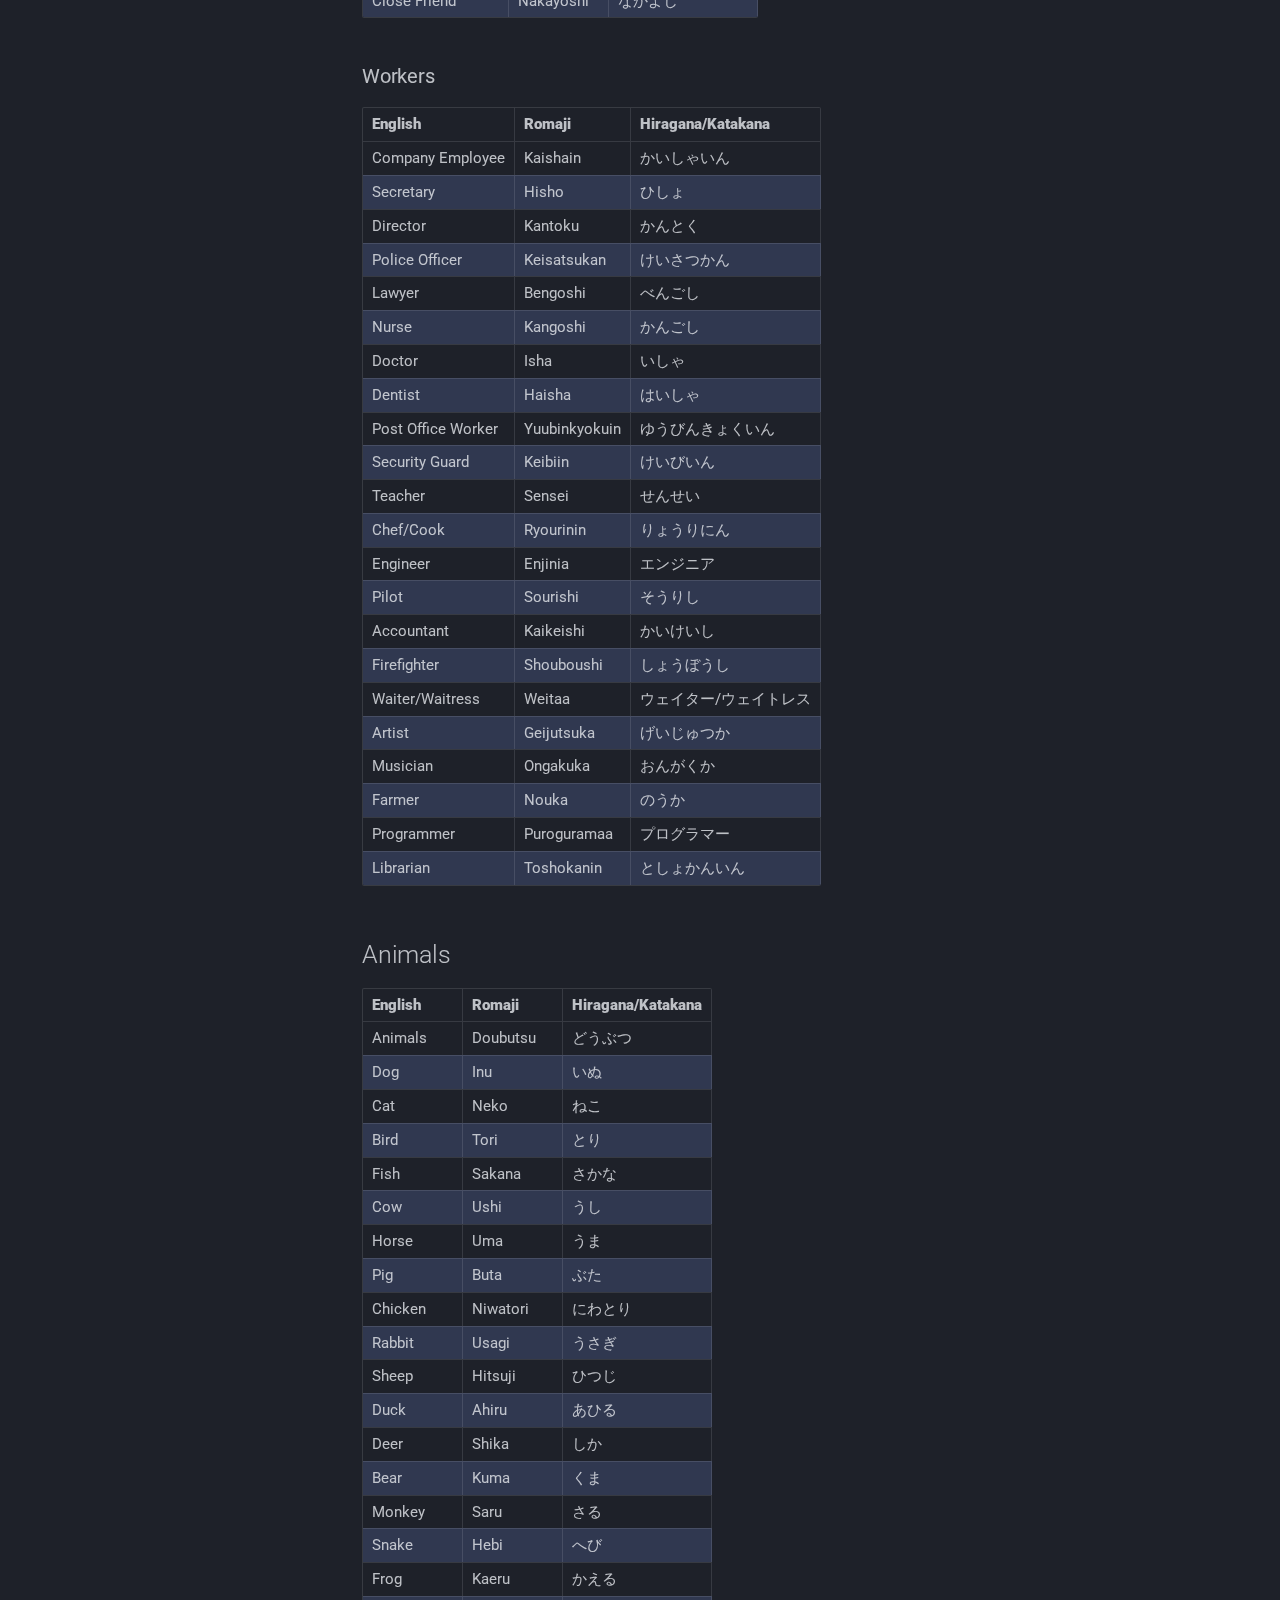
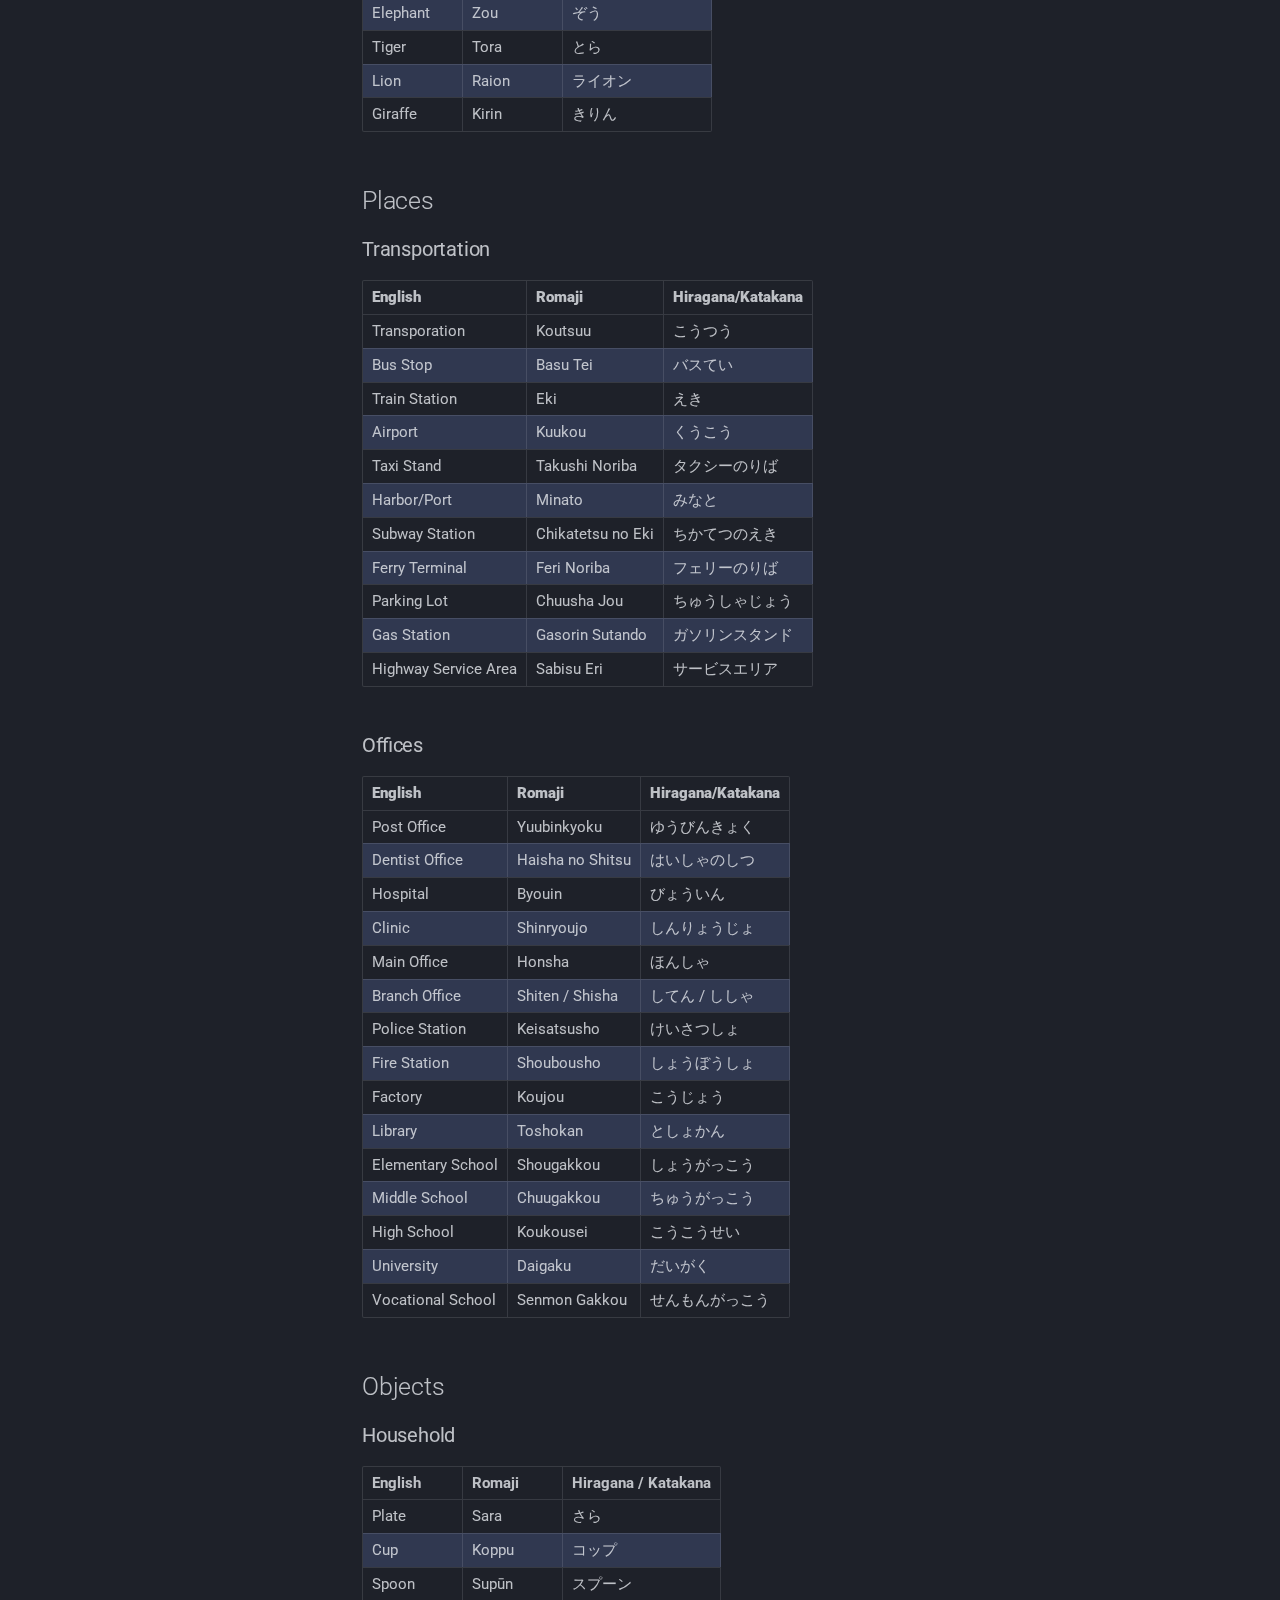
==== commit 88b84eef: "Deployed 3a3bb20 with MkDocs version: 1.6.1" ====
--- a/Japanese/Vocabulary/index.html
+++ b/Japanese/Vocabulary/index.html
@@ -630,18 +630,18 @@
 </li>
         
           <li class="md-nav__item">
-  <a href="#music-ongaku" class="md-nav__link">
-    <span class="md-ellipsis">
-      Music / Ongaku
-    </span>
-  </a>
-  
-</li>
-        
-          <li class="md-nav__item">
-  <a href="#tv-series-movie-genres-telebi-eiga" class="md-nav__link">
-    <span class="md-ellipsis">
-      TV Series &amp; Movie Genres (Telebi / Eiga)
+  <a href="#music" class="md-nav__link">
+    <span class="md-ellipsis">
+      Music
+    </span>
+  </a>
+  
+</li>
+        
+          <li class="md-nav__item">
+  <a href="#tv-series-movie-genres" class="md-nav__link">
+    <span class="md-ellipsis">
+      TV Series &amp; Movie Genres
     </span>
   </a>
   
@@ -681,9 +681,9 @@
       <ul class="md-nav__list">
         
           <li class="md-nav__item">
-  <a href="#family" class="md-nav__link">
-    <span class="md-ellipsis">
-      Family
+  <a href="#friends-family" class="md-nav__link">
+    <span class="md-ellipsis">
+      Friends &amp; Family
     </span>
   </a>
   
@@ -1062,18 +1062,18 @@
 </li>
         
           <li class="md-nav__item">
-  <a href="#music-ongaku" class="md-nav__link">
-    <span class="md-ellipsis">
-      Music / Ongaku
-    </span>
-  </a>
-  
-</li>
-        
-          <li class="md-nav__item">
-  <a href="#tv-series-movie-genres-telebi-eiga" class="md-nav__link">
-    <span class="md-ellipsis">
-      TV Series &amp; Movie Genres (Telebi / Eiga)
+  <a href="#music" class="md-nav__link">
+    <span class="md-ellipsis">
+      Music
+    </span>
+  </a>
+  
+</li>
+        
+          <li class="md-nav__item">
+  <a href="#tv-series-movie-genres" class="md-nav__link">
+    <span class="md-ellipsis">
+      TV Series &amp; Movie Genres
     </span>
   </a>
   
@@ -1113,9 +1113,9 @@
       <ul class="md-nav__list">
         
           <li class="md-nav__item">
-  <a href="#family" class="md-nav__link">
-    <span class="md-ellipsis">
-      Family
+  <a href="#friends-family" class="md-nav__link">
+    <span class="md-ellipsis">
+      Friends &amp; Family
     </span>
   </a>
   
@@ -1377,6 +1377,11 @@
 </thead>
 <tbody>
 <tr>
+<td>Day</td>
+<td>にち</td>
+<td>Nichi</td>
+</tr>
+<tr>
 <td>Monday</td>
 <td>げつようび</td>
 <td>Getsuyōbi</td>
@@ -1423,6 +1428,11 @@
 </tr>
 </thead>
 <tbody>
+<tr>
+<td>Month</td>
+<td>がつ</td>
+<td>gatsu</td>
+</tr>
 <tr>
 <td>January</td>
 <td>いちがつ</td>
@@ -1557,6 +1567,11 @@
 </thead>
 <tbody>
 <tr>
+<td>Season</td>
+<td>Kisetsu</td>
+<td>きせつ</td>
+</tr>
+<tr>
 <td>Spring</td>
 <td>Haru</td>
 <td>はる</td>
@@ -1589,6 +1604,11 @@
 </thead>
 <tbody>
 <tr>
+<td>Weather</td>
+<td>Tenki</td>
+<td>てんき</td>
+</tr>
+<tr>
 <td>Sunny</td>
 <td>Hare</td>
 <td>はれ</td>
@@ -1725,6 +1745,11 @@
 </tr>
 </thead>
 <tbody>
+<tr>
+<td>Time</td>
+<td>jikan</td>
+<td>じかん</td>
+</tr>
 <tr>
 <td>The day before yesterday</td>
 <td>ototoi</td>
@@ -2313,6 +2338,11 @@
 </thead>
 <tbody>
 <tr>
+<td>Sports</td>
+<td>supootsu</td>
+<td>スポーツ</td>
+</tr>
+<tr>
 <td>Soccer/Football</td>
 <td>sakkaa</td>
 <td>サッカー</td>
@@ -2409,7 +2439,7 @@
 </tr>
 </tbody>
 </table>
-<h3 id="music-ongaku">Music / Ongaku</h3>
+<h3 id="music">Music</h3>
 <table>
 <thead>
 <tr>
@@ -2420,6 +2450,11 @@
 </thead>
 <tbody>
 <tr>
+<td>Music</td>
+<td>ongaku</td>
+<td>おんがく</td>
+</tr>
+<tr>
 <td>Rock</td>
 <td>rokku</td>
 <td>ロック</td>
@@ -2521,7 +2556,7 @@
 </tr>
 </tbody>
 </table>
-<h3 id="tv-series-movie-genres-telebi-eiga">TV Series &amp; Movie Genres (Telebi / Eiga)</h3>
+<h3 id="tv-series-movie-genres">TV Series &amp; Movie Genres</h3>
 <table>
 <thead>
 <tr>
@@ -2531,6 +2566,16 @@
 </tr>
 </thead>
 <tbody>
+<tr>
+<td>TV Series</td>
+<td>terebi shiriizu</td>
+<td>てれび シリーズ</td>
+</tr>
+<tr>
+<td>Movies</td>
+<td>eiga</td>
+<td>えいが</td>
+</tr>
 <tr>
 <td>Action</td>
 <td>akushon</td>
@@ -2639,6 +2684,11 @@
 </thead>
 <tbody>
 <tr>
+<td>Cuisine</td>
+<td>Ryoori</td>
+<td>りょうり</td>
+</tr>
+<tr>
 <td>Japanese Cuisine</td>
 <td>washoku</td>
 <td>和食</td>
@@ -2731,6 +2781,11 @@
 </thead>
 <tbody>
 <tr>
+<td>Colors</td>
+<td>iro</td>
+<td>いろ</td>
+</tr>
+<tr>
 <td>Red</td>
 <td>aka</td>
 <td>あか</td>
@@ -2808,7 +2863,7 @@
 </tbody>
 </table>
 <h2 id="persons">Persons</h2>
-<h3 id="family">Family</h3>
+<h3 id="friends-family">Friends &amp; Family</h3>
 <table>
 <thead>
 <tr>
@@ -2819,6 +2874,11 @@
 </thead>
 <tbody>
 <tr>
+<td>Family</td>
+<td>Kazoku</td>
+<td>かぞく</td>
+</tr>
+<tr>
 <td>Mother</td>
 <td>Okaasan</td>
 <td>おかあさん</td>
@@ -2925,7 +2985,6 @@
 </tr>
 </tbody>
 </table>
-<p>Let me know if you'd like more terms related to relationships or anything else! 😊</p>
 <h3 id="workers">Workers</h3>
 <table>
 <thead>
@@ -2936,6 +2995,11 @@
 </tr>
 </thead>
 <tbody>
+<tr>
+<td>Company Employee</td>
+<td>Kaishain</td>
+<td>かいしゃいん</td>
+</tr>
 <tr>
 <td>Secretary</td>
 <td>Hisho</td>
@@ -3053,6 +3117,11 @@
 </tr>
 </thead>
 <tbody>
+<tr>
+<td>Animals</td>
+<td>Doubutsu</td>
+<td>どうぶつ</td>
+</tr>
 <tr>
 <td>Dog</td>
 <td>Inu</td>
@@ -3167,6 +3236,11 @@
 </thead>
 <tbody>
 <tr>
+<td>Transporation</td>
+<td>Koutsuu</td>
+<td>こうつう</td>
+</tr>
+<tr>
 <td>Bus Stop</td>
 <td>Basu Tei</td>
 <td>バスてい</td>
@@ -3424,6 +3498,11 @@
 </thead>
 <tbody>
 <tr>
+<td>Clothes</td>
+<td>Fuku</td>
+<td>ふく</td>
+</tr>
+<tr>
 <td>Coat</td>
 <td>Kōto</td>
 <td>コート</td>
@@ -3696,6 +3775,11 @@
 </thead>
 <tbody>
 <tr>
+<td>Dietary Restriction</td>
+<td>Shokuseikatsu no seigen</td>
+<td>しょくせいかつ の せいげん</td>
+</tr>
+<tr>
 <td>Vegetarian</td>
 <td>Bejitarian</td>
 <td>ベジタリアン</td>
@@ -3742,6 +3826,11 @@
 </tr>
 </thead>
 <tbody>
+<tr>
+<td>Food</td>
+<td>Tabemono</td>
+<td>たべもの</td>
+</tr>
 <tr>
 <td>Rice</td>
 <td>Gohan</td>
